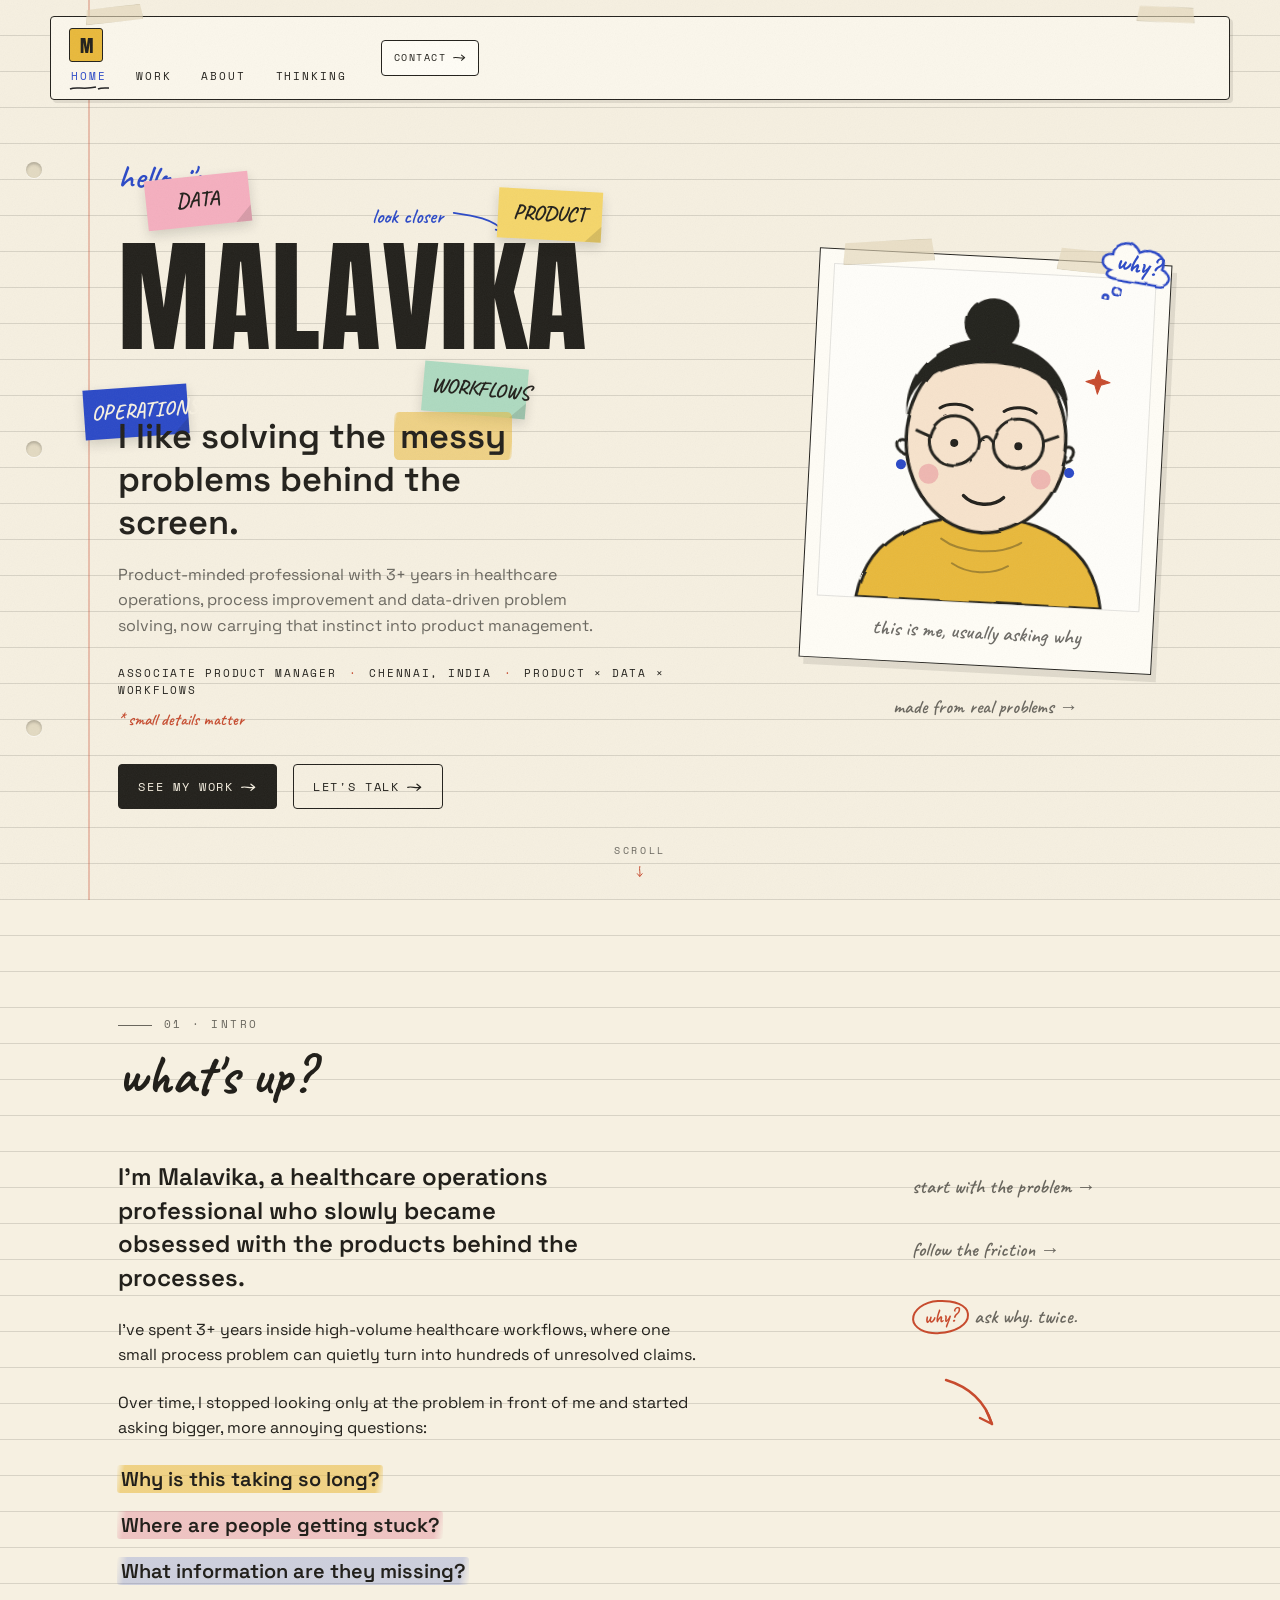
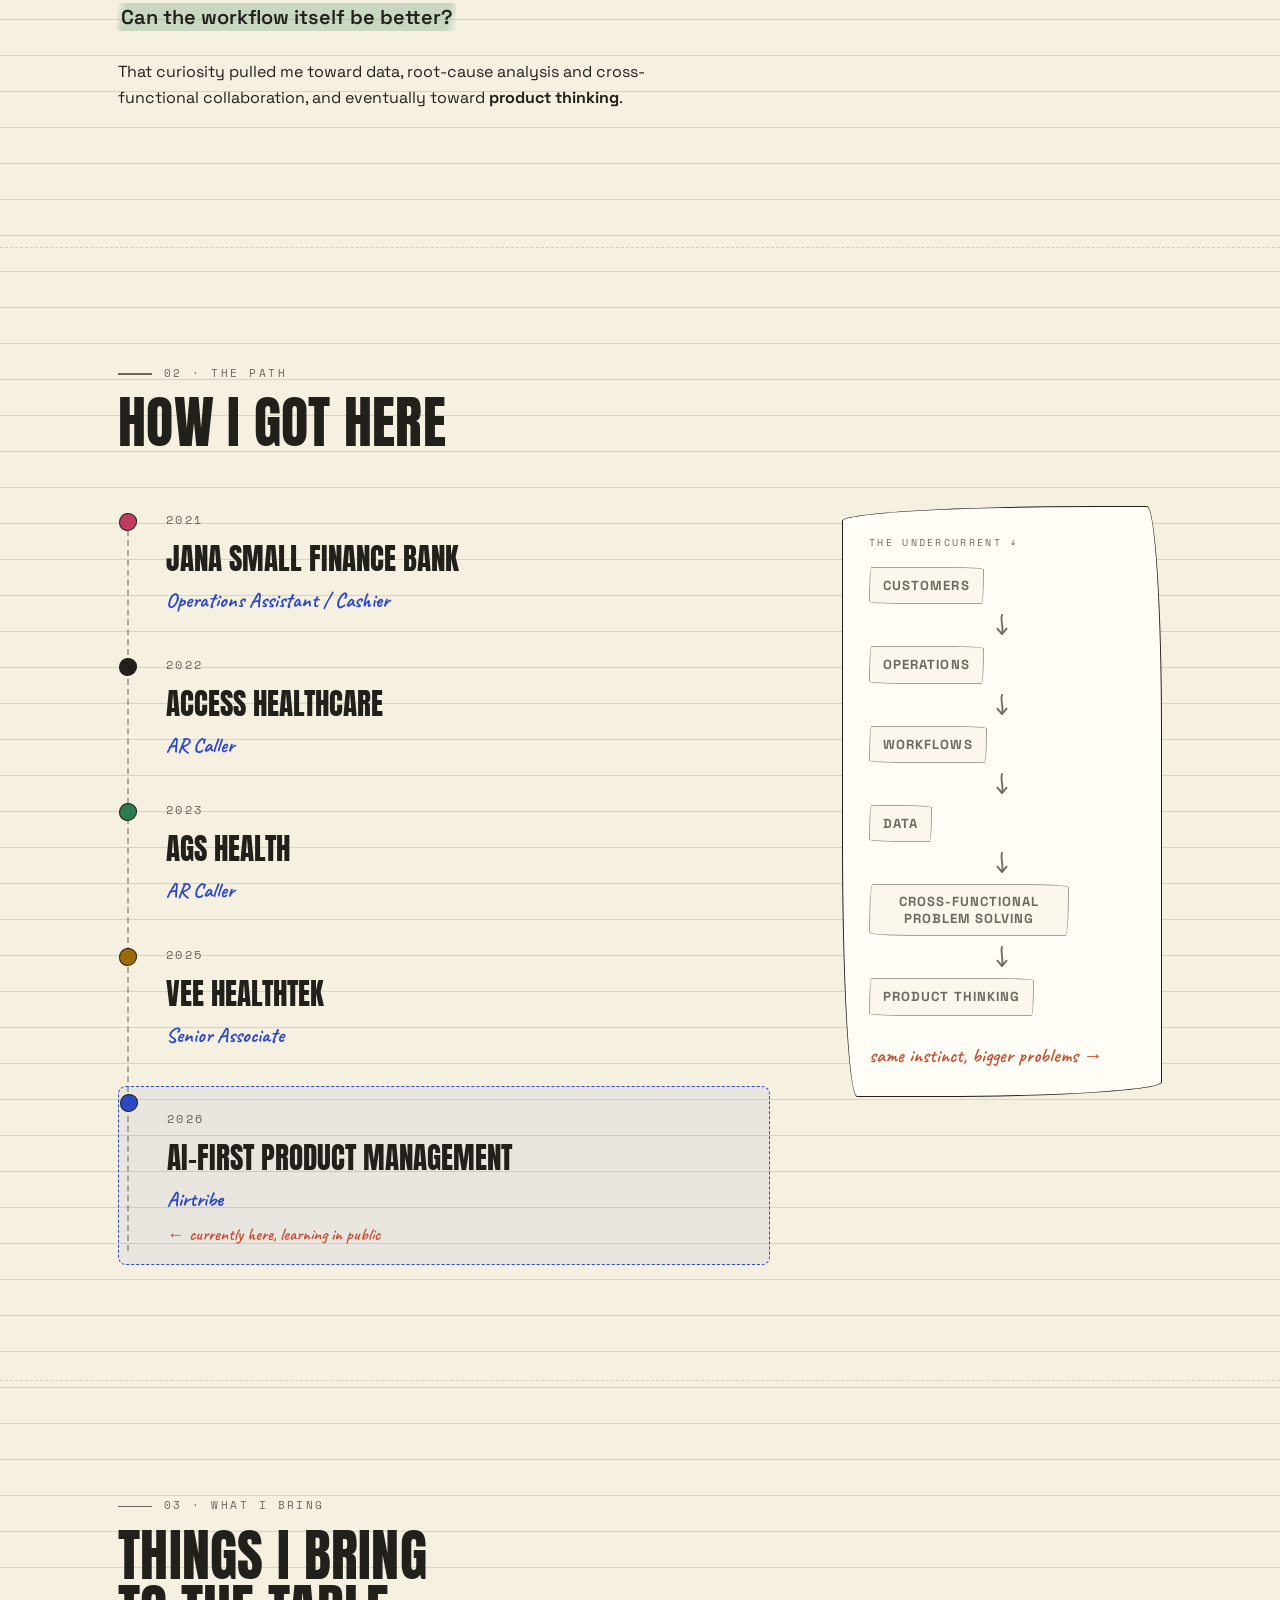
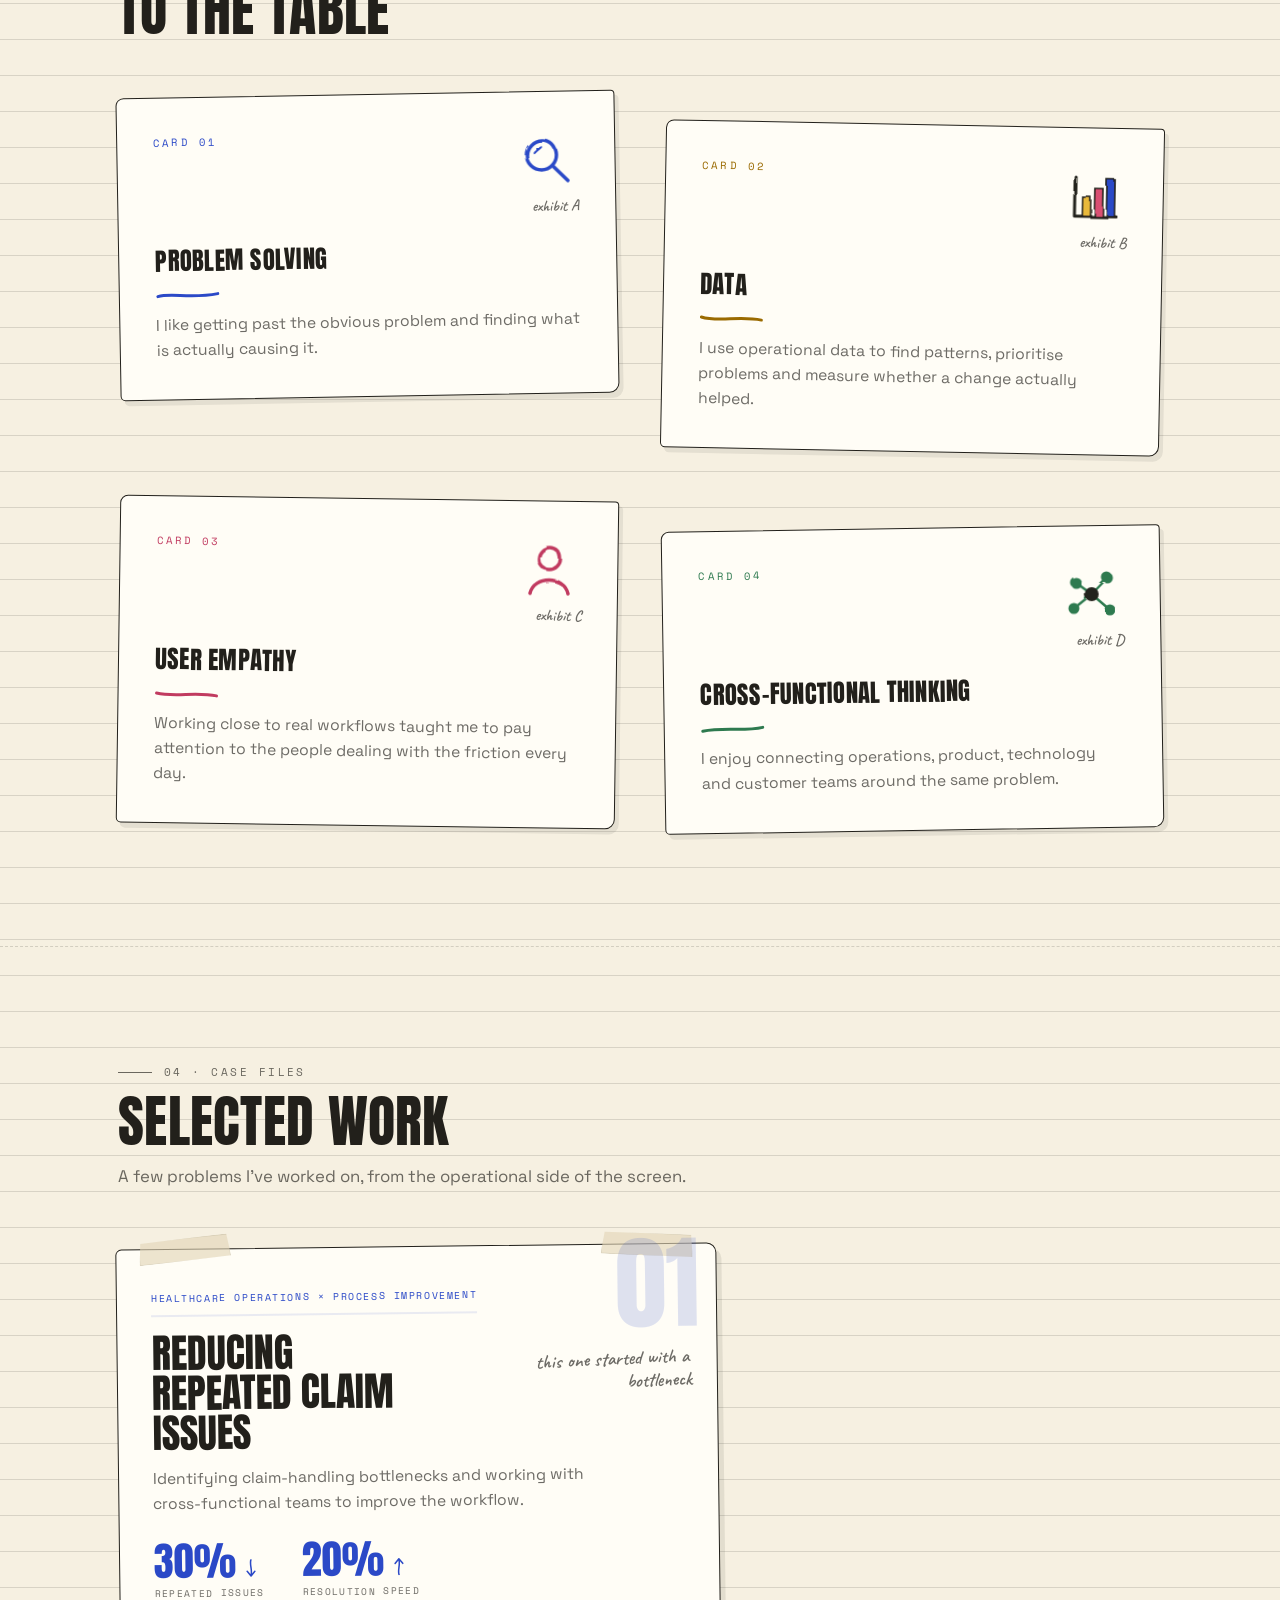
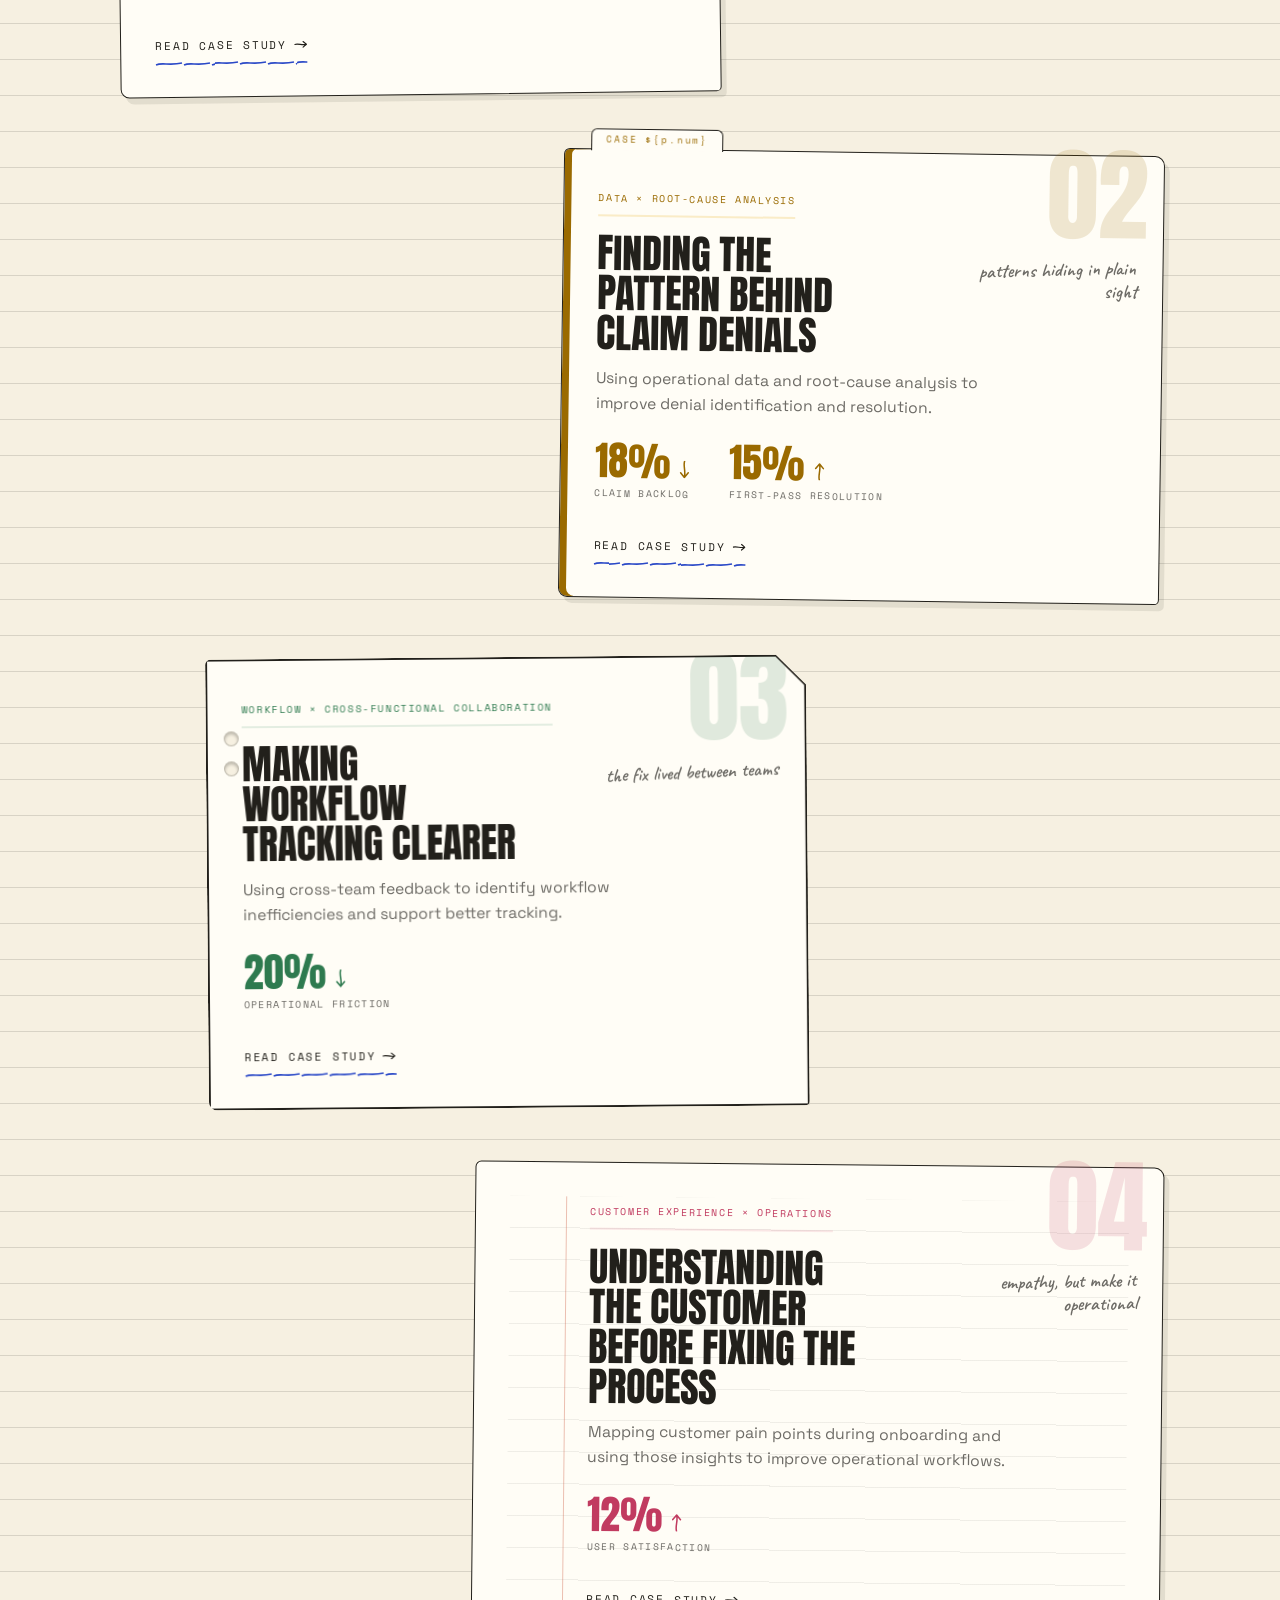
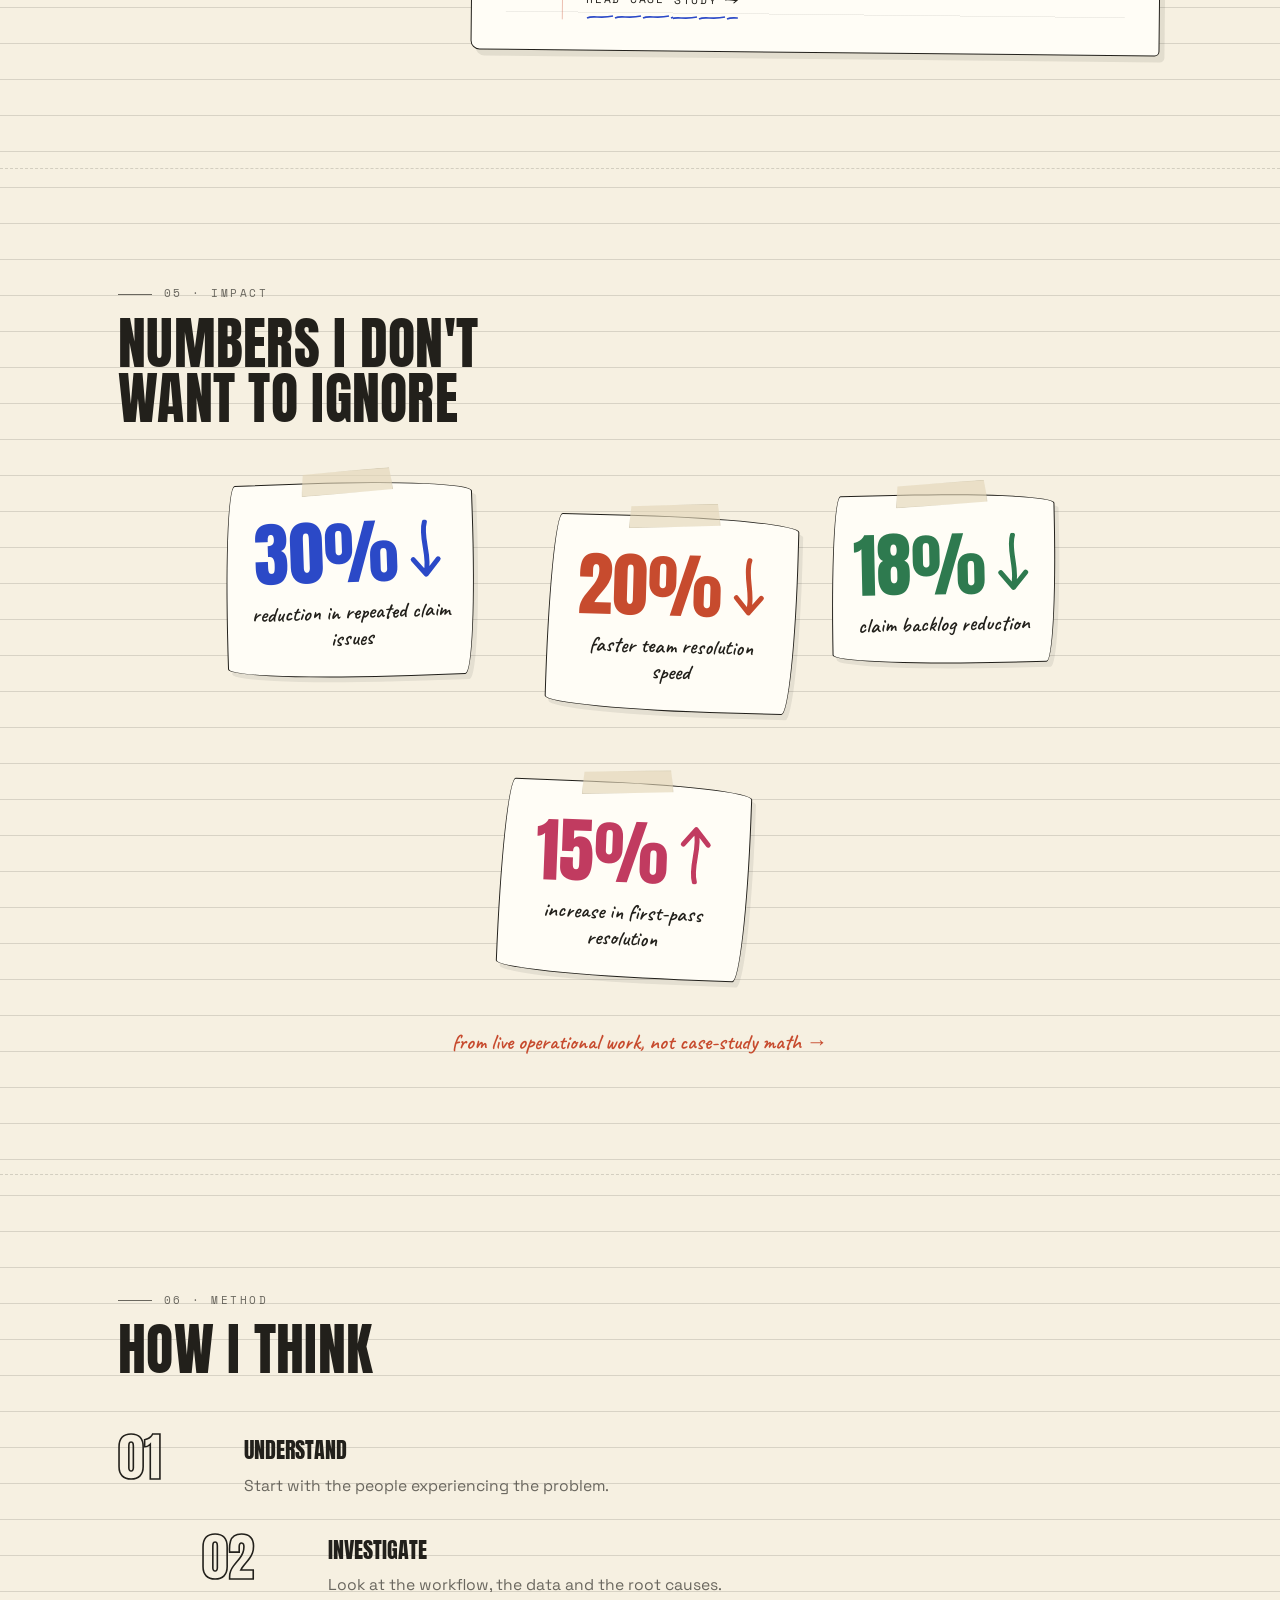
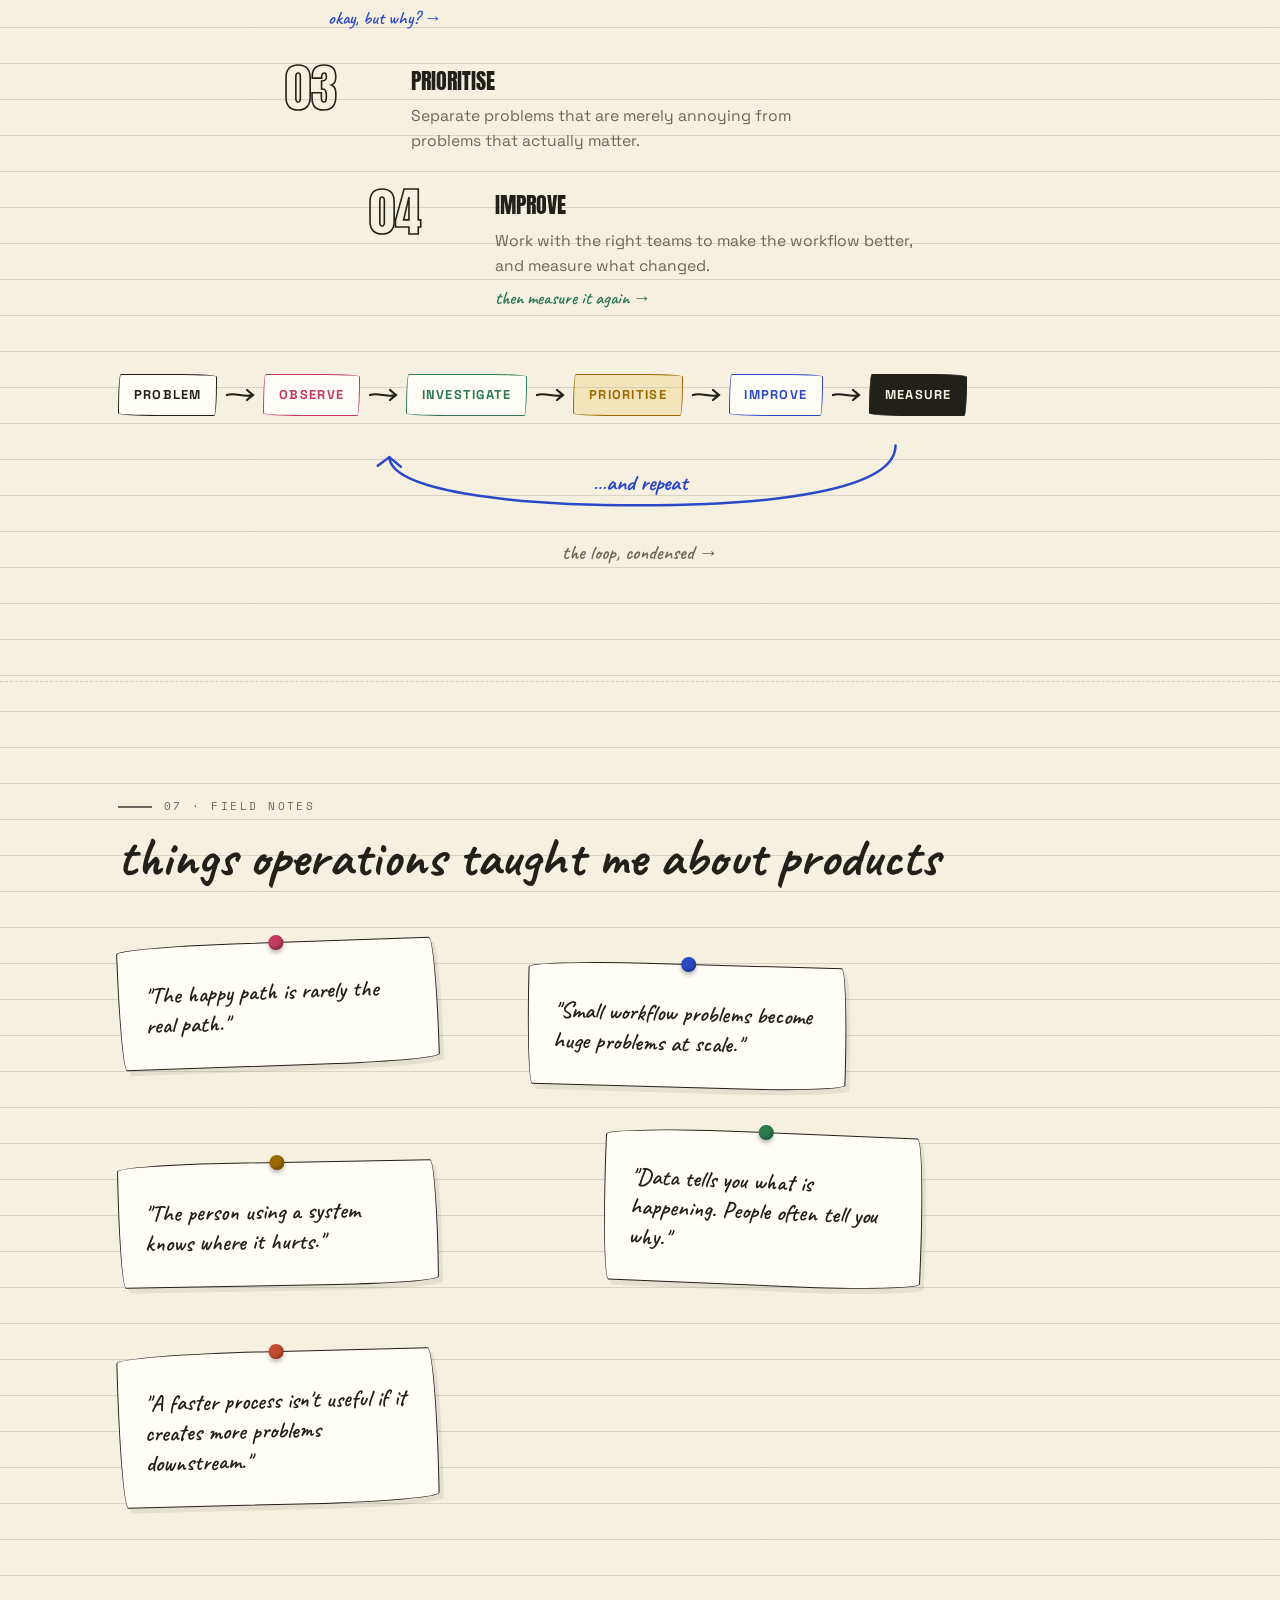
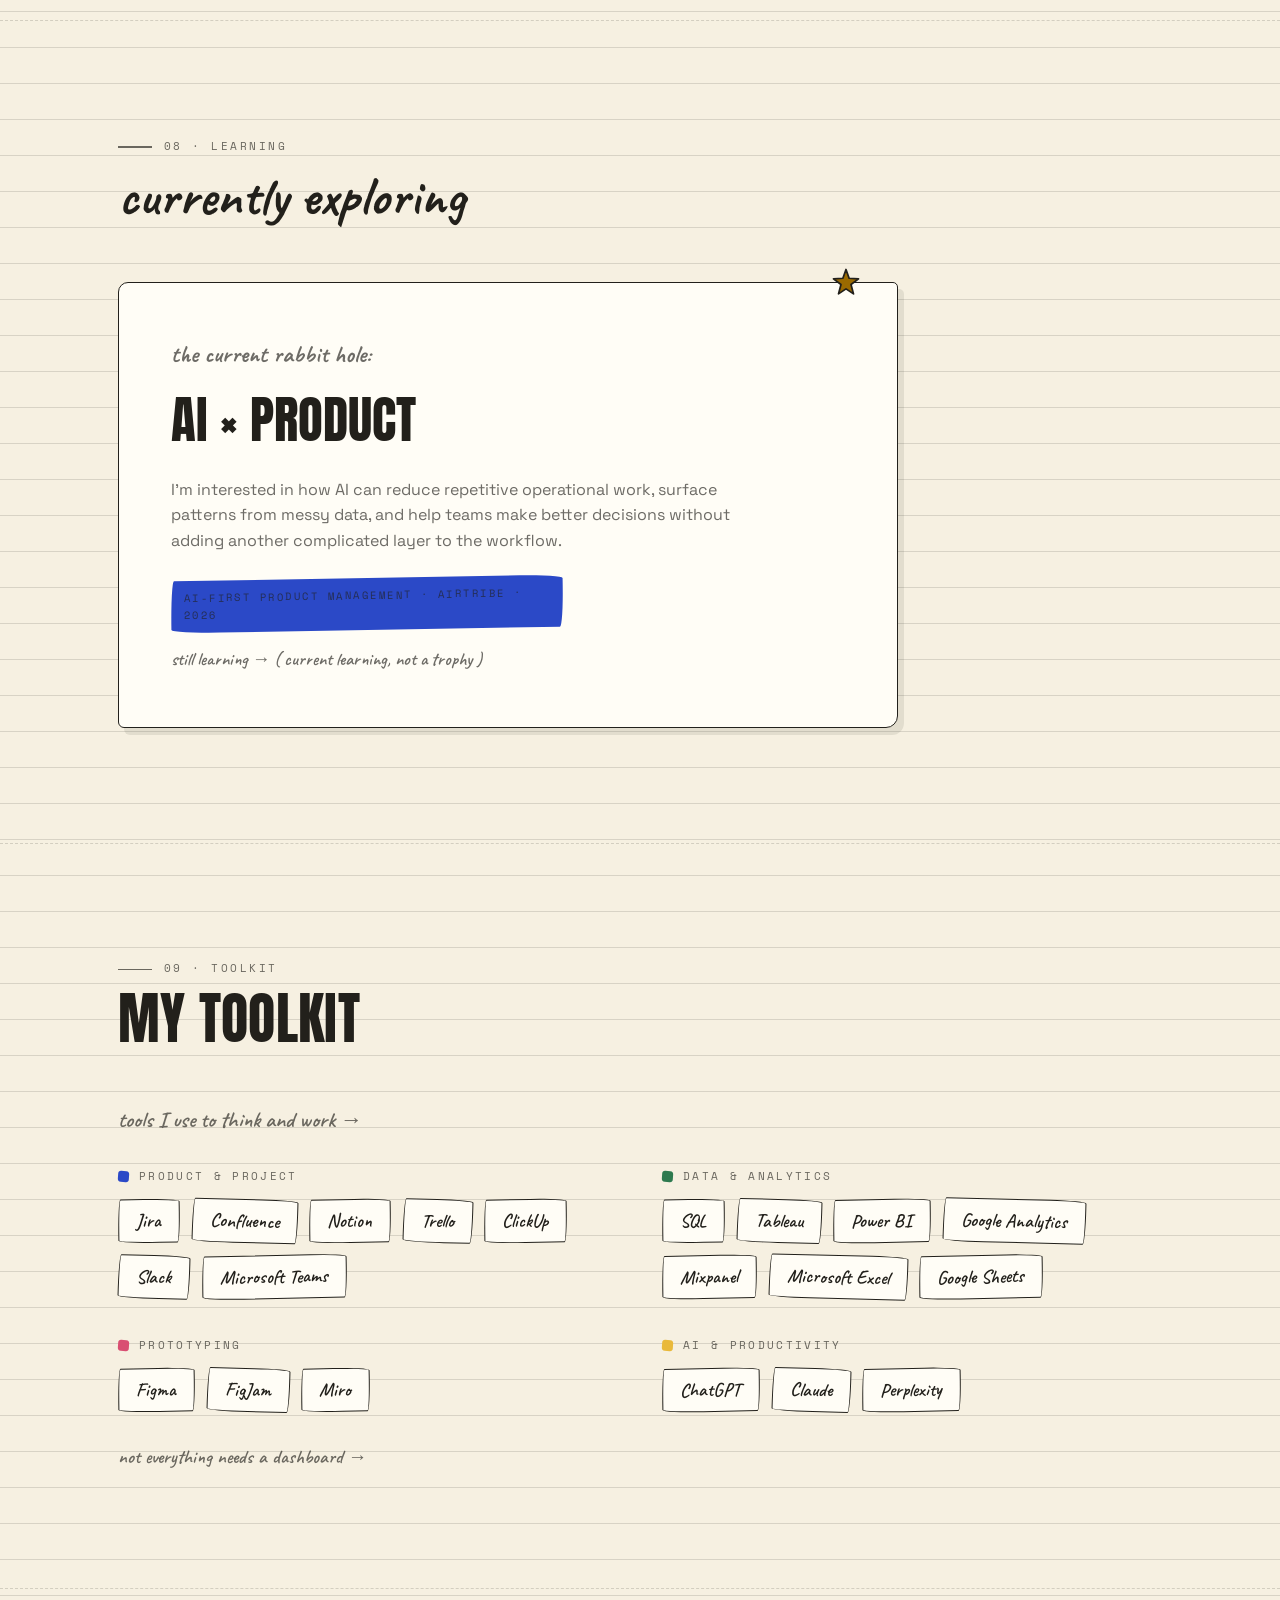
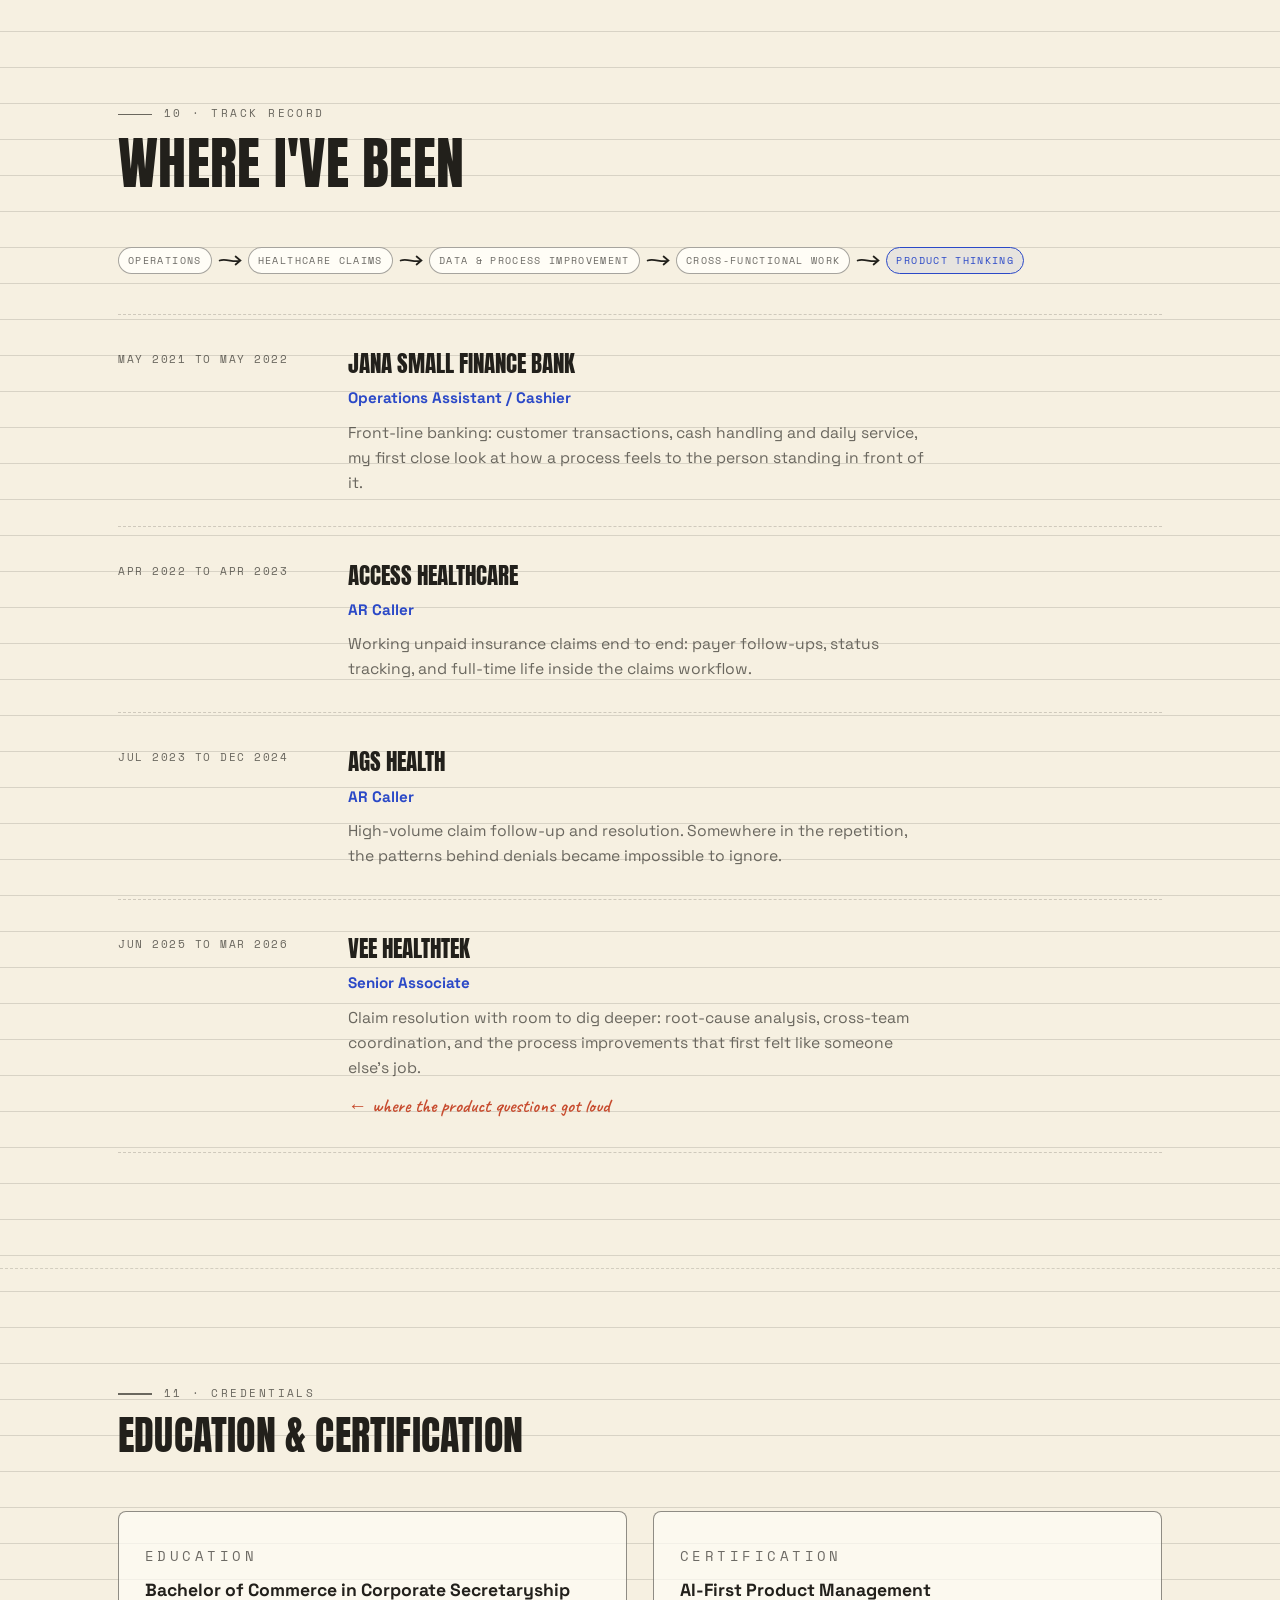
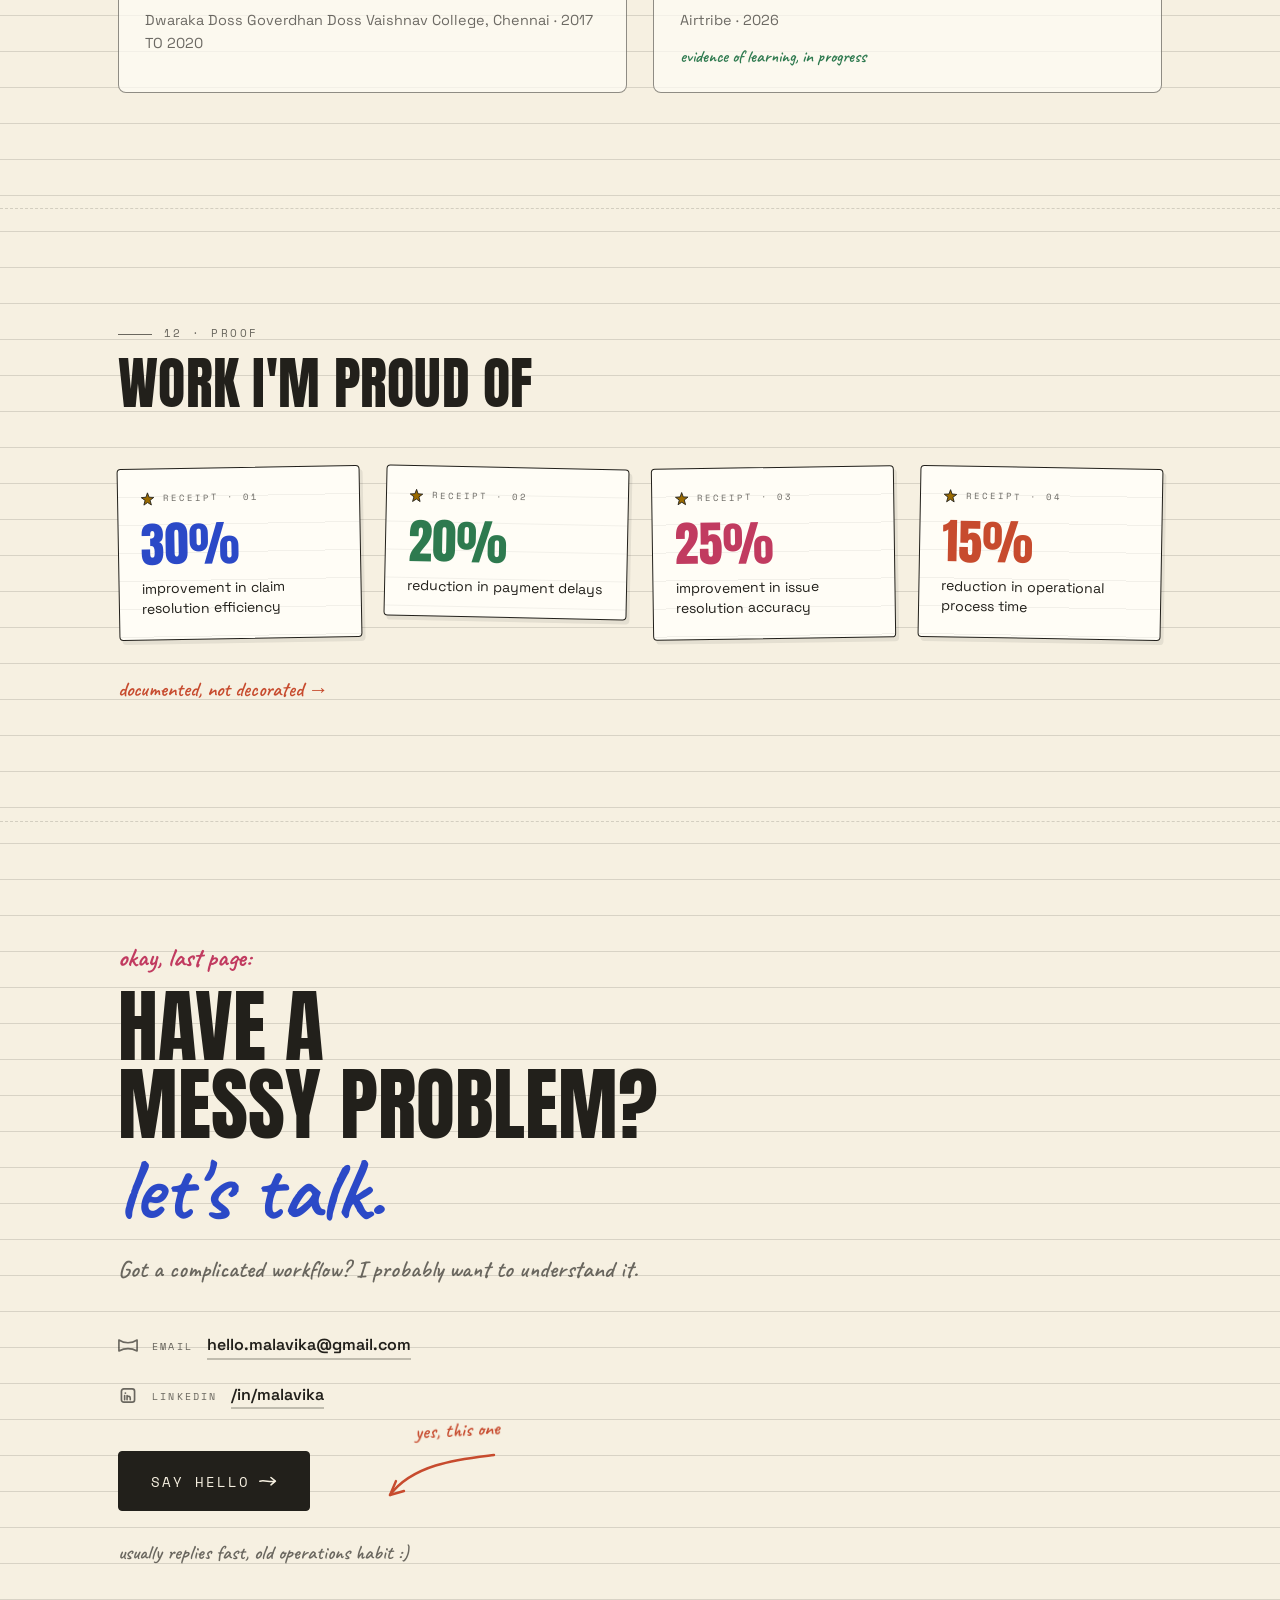
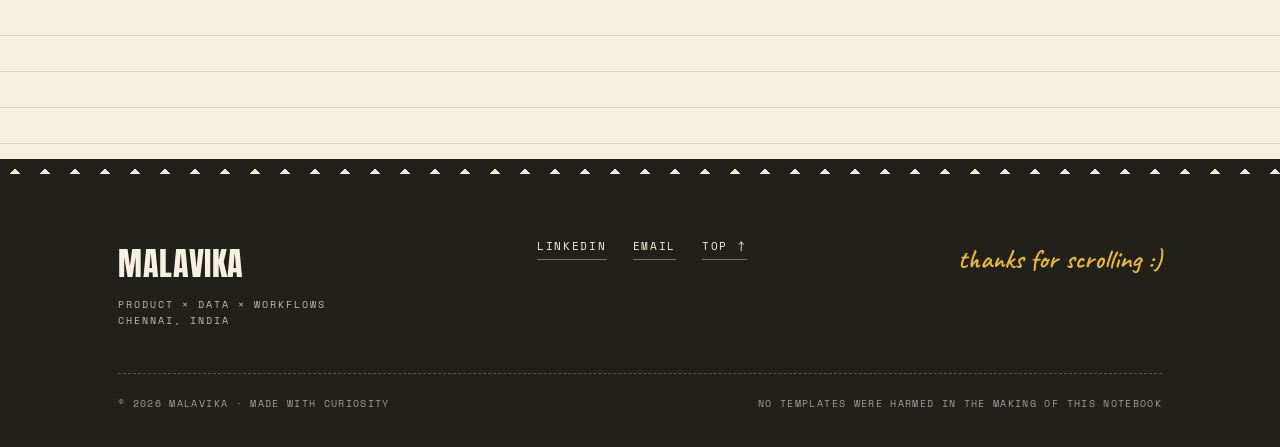
==== index.html @ 3db8c5fd "Create index.html" ====
<!DOCTYPE html>
<html lang="en">
<head>
<meta charset="UTF-8"/>
<meta name="viewport" content="width=device-width, initial-scale=1"/>
<title>Malavika · Product × Data × Workflows</title>
<meta name="description" content="Malavika, product-minded professional from healthcare operations. Product thinking, data, workflows. Chennai, India."/>
<meta name="theme-color" content="#F6F0E1"/>
<link rel="preconnect" href="https://fonts.googleapis.com">
<link rel="preconnect" href="https://fonts.gstatic.com" crossorigin>
<link href="https://fonts.googleapis.com/css2?family=Anton&family=Caveat:wght@500;600;700&family=Space+Grotesk:wght@400;500;600;700&family=Space+Mono:wght@400;700&display=swap" rel="stylesheet">
<style>
/* ============ 1. TOKENS, RESET, PAPER ============ */
:root{
  --paper:#F6F0E1; --paper2:#FBF7EC; --card:#FFFDF6;
  --ink:#22201B; --ink-soft:rgba(34,32,27,.66); --ink-faint:rgba(34,32,27,.14);
  --blue:#2B49C7; --amber:#9A6A00; --green:#2E7A4F; --pink:#C13B60; --red:#C74B2E;
  --yellow:#E9B93B; --pinkB:#D94F72; --greenB:#5FA37C; --blueB:#6E86E0;
  --disp:'Anton',Impact,sans-serif; --body:'Space Grotesk',sans-serif;
  --hand:'Caveat',cursive; --mono:'Space Mono',monospace;
  --wob1:255px 15px 225px 15px / 15px 225px 15px 255px;
  --wob2:18px 225px 18px 255px / 255px 18px 225px 18px;
}
*,*::before,*::after{box-sizing:border-box;margin:0;padding:0}
html{scroll-behavior:smooth;scroll-padding-top:120px}
body{
  font-family:var(--body);color:var(--ink);line-height:1.6;overflow-x:hidden;
  background-color:var(--paper);
  background-image:repeating-linear-gradient(to bottom,transparent 0,transparent 35px,var(--ink-faint) 35px,var(--ink-faint) 36px);
  -webkit-font-smoothing:antialiased;
}
/* red notebook margin line */
body::before{content:'';position:fixed;top:0;bottom:0;left:88px;width:1.5px;background:rgba(199,75,46,.3);z-index:-1}
@media(max-width:640px){body::before{left:22px}}
/* subtle paper grain */
body::after{content:'';position:fixed;inset:0;z-index:300;pointer-events:none;opacity:.06;
  background-image:url("data:image/svg+xml;utf8,<svg xmlns='http://www.w3.org/2000/svg' width='220' height='220'><filter id='n'><feTurbulence type='fractalNoise' baseFrequency='0.9' numOctaves='2' stitchTiles='stitch'/><feColorMatrix type='saturate' values='0'/></filter><rect width='220' height='220' filter='url(%23n)'/></svg>");}
.binder-holes{position:fixed;left:26px;top:0;bottom:0;z-index:-1;display:none}
.binder-holes span{position:absolute;left:0;width:16px;height:16px;border-radius:50%;
  background:#E3DAC2;box-shadow:inset 0 2px 3px rgba(0,0,0,.22),0 1px 0 rgba(255,255,255,.55)}
.binder-holes span:nth-child(1){top:18%}.binder-holes span:nth-child(2){top:49%}.binder-holes span:nth-child(3){top:80%}
@media(min-width:1200px){.binder-holes{display:block}}
::selection{background:var(--yellow);color:var(--ink)}
img,svg{display:block;max-width:100%}
a{color:inherit}
:focus-visible{outline:2.5px solid var(--blue);outline-offset:3px;border-radius:2px}
.skip{position:fixed;top:-60px;left:16px;z-index:400;background:var(--ink);color:var(--paper);padding:.7em 1.2em;font-family:var(--mono);font-size:.75rem;transition:top .2s}
.skip:focus{top:12px}
.sr{position:absolute;width:1px;height:1px;overflow:hidden;clip:rect(0 0 0 0);white-space:nowrap}

/* ============ 2. UTILITIES ============ */
.wrap{max-width:1140px;margin-inline:auto;padding-inline:clamp(20px,5vw,48px)}
.hand{font-family:var(--hand);font-weight:600}
.mono{font-family:var(--mono)}
.hl{padding:.06em .18em;margin:0 -.04em;border-radius:.15em;background-image:linear-gradient(100deg,transparent 0%,var(--hl) 3%,var(--hl) 97%,transparent 100%)}
.hl-y{--hl:rgba(233,185,59,.55)}.hl-p{--hl:rgba(217,79,114,.28)}.hl-b{--hl:rgba(43,73,199,.2)}.hl-g{--hl:rgba(62,142,98,.25)}
.circled{display:inline-block;border:2px solid var(--red);border-radius:48% 52% 55% 45% / 55% 45% 52% 48%;padding:.12em .5em;transform:rotate(-3deg);color:var(--red)}
.a-blue{--acc:#2B49C7;--accbg:rgba(43,73,199,.1)} .a-amber{--acc:#9A6A00;--accbg:rgba(233,185,59,.25)}
.a-green{--acc:#2E7A4F;--accbg:rgba(62,142,98,.14)} .a-pink{--acc:#C13B60;--accbg:rgba(217,79,114,.13)} .a-red{--acc:#C74B2E;--accbg:rgba(199,75,46,.12)}
/* tape */
.tape{position:absolute;width:92px;height:24px;background:rgba(226,214,183,.62);border:1px solid rgba(34,32,27,.09);
  clip-path:polygon(3% 8%,97% 0,100% 92%,0 100%);box-shadow:0 1px 2px rgba(34,32,27,.08)}
.tape--l{top:-12px;left:22px;transform:rotate(-5deg)}
.tape--r{top:-12px;right:22px;transform:rotate(4deg)}
.tape--c{top:-13px;left:50%;transform:translateX(-50%) rotate(-2deg)}
/* sticky note */
.sticky{position:relative;width:104px;padding:13px 8px 16px;text-align:center;font-family:var(--hand);font-weight:700;font-size:1.3rem;line-height:1;
  box-shadow:0 5px 12px rgba(34,32,27,.16);transform:rotate(var(--r,2deg));transition:transform .28s ease,box-shadow .28s ease}
.sticky::after{content:'';position:absolute;right:0;bottom:0;border-style:solid;border-width:0 0 16px 16px;border-color:transparent transparent rgba(34,32,27,.14) transparent}
.sticky:hover,.sticky:focus-visible{transform:rotate(calc(var(--r,2deg)*.2)) translateY(-5px) scale(1.04);box-shadow:0 14px 24px rgba(34,32,27,.2)}
.sticky__tip{position:absolute;top:calc(100% + 7px);left:50%;transform:translateX(-50%) rotate(-2deg);white-space:nowrap;
  font-family:var(--hand);font-weight:600;font-size:1rem;color:var(--ink-soft);opacity:0;transition:opacity .25s;pointer-events:none}
.sticky:hover .sticky__tip,.sticky:focus-visible .sticky__tip{opacity:1}
.sticky--y{background:#F5D66A;color:var(--ink)} .sticky--b{background:#2B49C7;color:var(--paper)}
.sticky--p{background:#F5AFBF;color:var(--ink)} .sticky--g{background:#AEDAC0;color:var(--ink)}
/* section shell */
.sec{padding:clamp(72px,9vw,116px) 0;position:relative}
.sec + .sec{border-top:1.5px dashed rgba(34,32,27,.16)}
.sec--grid{background-image:repeating-linear-gradient(90deg,transparent 0,88px,rgba(34,32,27,.03) 88px,89px)}
.sec-head{margin-bottom:clamp(36px,5vw,56px)}
.kicker{font-family:var(--mono);font-size:.7rem;letter-spacing:.22em;color:var(--ink-soft);text-transform:uppercase;margin-bottom:14px}
.kicker::before{content:'';display:inline-block;width:34px;height:1.5px;background:currentColor;vertical-align:middle;margin-right:12px}
.sec-title{font-family:var(--disp);font-weight:400;text-transform:uppercase;font-size:clamp(2.1rem,4.8vw,3.5rem);line-height:.98;letter-spacing:.005em}
.hand-title{font-family:var(--hand);font-weight:700;font-size:clamp(2.3rem,4.8vw,3.4rem);line-height:1.05}
.sec-sub{margin-top:14px;font-size:1.05rem;color:var(--ink-soft);max-width:52ch}
/* buttons */
.btn{display:inline-flex;align-items:center;gap:.65em;font-family:var(--mono);font-size:.75rem;letter-spacing:.14em;
  padding:1em 1.6em;border:1.7px solid var(--ink);background:var(--card);color:var(--ink);text-decoration:none;cursor:pointer;
  border-radius:4px;transition:transform .22s ease,box-shadow .22s ease,background .22s}
.btn .ic{width:1.25em;height:.72em;flex:none}
.btn--ink{background:var(--ink);color:var(--paper)}
.btn--ghost{background:transparent}
.btn:hover{transform:translate(-2px,-2px);box-shadow:4px 4px 0 var(--ink)}
.btn--big{font-size:.9rem;padding:1.2em 2.2em}
.ic{width:1.2em;height:.7em}.ic--dn{width:.7em;height:1.1em}
/* icons draw their stroke from currentColor */
.sym{color:var(--acc,var(--ink))}
/* reveal + hand-drawn line animations */
.reveal{transition:opacity .65s ease var(--d,0s),transform .65s cubic-bezier(.25,.7,.25,1) var(--d,0s)}
.js .reveal{opacity:0;transform:translateY(26px)}
.js .reveal.in{opacity:1;transform:translateY(0)}
.animsvg path[pathLength]{stroke-dasharray:1;stroke-dashoffset:1;transition:stroke-dashoffset 1s cubic-bezier(.3,.6,.3,1) .25s}
.animsvg.in path[pathLength]{stroke-dashoffset:0}
.tilt{transform:rotate(var(--r,0deg));transition:transform .3s ease,box-shadow .3s ease}
/* handwritten annotation */
.anno{font-family:var(--hand);font-weight:600;font-size:1.25rem;color:var(--ink-soft);line-height:1.25}

/* ============ 3. NAV ============ */
.nav{position:fixed;top:16px;left:50%;transform:translateX(-50%);z-index:160;width:min(1180px,calc(100% - 24px));
  display:flex;align-items:center;gap:26px;padding:11px 18px;background:var(--paper2);
  border:1.6px solid var(--ink);border-radius:4px;box-shadow:3px 3px 0 rgba(34,32,27,.1);transition:top .25s,padding .25s}
.nav.scrolled{top:8px;padding:6px 16px}
.nav__tape{position:absolute;top:-11px;width:58px;height:17px;background:rgba(226,214,183,.62);border:1px solid rgba(34,32,27,.09);
  clip-path:polygon(4% 10%,96% 0,100% 90%,0 100%)}
.nav__tape--l{left:34px;transform:rotate(-5deg)} .nav__tape--r{right:34px;transform:rotate(4deg)}
.nav__logo{display:inline-flex;align-items:center;gap:12px;text-decoration:none}
.nav__m{font-family:var(--disp);font-size:1.15rem;line-height:1;display:grid;place-items:center;width:34px;height:34px;
  border:1.6px solid var(--ink);border-radius:3px;background:var(--yellow)}
.nav__word{font-family:var(--disp);font-size:1rem;letter-spacing:.08em;display:none}
.nav__links{display:flex;gap:clamp(14px,2vw,26px);margin-left:auto;list-style:none}
.nav__links a{font-family:var(--mono);font-size:.66rem;letter-spacing:.18em;text-decoration:none;padding:6px 2px 8px;position:relative;transition:color .2s}
.nav__links a::after{content:'';position:absolute;left:0;right:0;bottom:2px;height:5px;opacity:0;transition:opacity .2s;
  background:url("data:image/svg+xml;utf8,<svg xmlns='http://www.w3.org/2000/svg' width='28' height='6' viewBox='0 0 28 6'><path d='M1 4 C 7 1, 14 5, 27 2' fill='none' stroke='%23222' stroke-width='1.5'/></svg>") repeat-x}
.nav__links a:hover{color:var(--blue)}
.nav__links a:hover::after,.nav__links a.active::after{opacity:1}
.nav__links a.active{color:var(--blue)}
.nav__cta{margin-left:6px;font-size:.64rem;padding:.85em 1.2em}
.nav__burger{display:none;margin-left:auto;background:none;border:1.6px solid var(--ink);border-radius:3px;width:40px;height:36px;
  place-items:center;cursor:pointer;color:var(--ink)}
.nav__burger svg{width:20px;height:14px}
@media(max-width:940px){
  .nav__links,.nav__cta{display:none}
  .nav__burger{display:grid}
  .nav__word{display:inline}
  .nav{gap:14px}
}
/* mobile menu */
.menu{position:fixed;inset:0;z-index:150;background-color:var(--paper);
  background-image:repeating-linear-gradient(to bottom,transparent 0,transparent 35px,var(--ink-faint) 35px,var(--ink-faint) 36px);
  padding:120px clamp(24px,8vw,60px) 40px;visibility:hidden;opacity:0;transform:translateY(-12px);transition:.3s}
body.menu-open .menu{visibility:visible;opacity:1;transform:none}
.menu__nav{display:flex;flex-direction:column;gap:6px}
.menu__nav a{display:flex;align-items:baseline;gap:16px;text-decoration:none;padding:12px 0;border-bottom:1.5px dashed rgba(34,32,27,.18);
  font-family:var(--disp);font-size:2rem;letter-spacing:.02em}
.menu__nav a span{font-family:var(--hand);font-size:1.2rem;color:var(--ink-soft);font-weight:600}
.menu__nav a:hover{color:var(--blue)}
.menu__cta{border-bottom:none;margin-top:18px;align-self:flex-start;background:var(--ink);color:var(--paper);padding:.5em .7em;border-radius:4px}

/* ============ 4. HERO ============ */
.hero{min-height:100vh;display:flex;align-items:center;padding:150px 0 90px;position:relative}
.hero__grid{display:grid;grid-template-columns:minmax(0,1.28fr) minmax(0,.72fr);gap:clamp(28px,5vw,70px);align-items:center;width:100%}
.hero-hello{font-size:clamp(1.6rem,2.6vw,2.2rem);color:var(--blue);margin-bottom:2px}
.hero__namezone{position:relative;display:inline-block;padding:34px 0 30px}
.hero-name{font-family:var(--disp);font-weight:400;font-size:clamp(3.2rem,9.6vw,8.4rem);line-height:.92;letter-spacing:.005em;cursor:default}
.hero-name span{display:inline-block;transition:transform .38s cubic-bezier(.2,.85,.3,1.35)}
.hero-name:hover span:nth-child(3n+1){transform:translateY(-7px) rotate(-4deg)}
.hero-name:hover span:nth-child(3n+2){transform:translateY(5px) rotate(3deg)}
.hero-name:hover span:nth-child(3n){transform:translateY(-9px) rotate(5deg) scale(1.02)}
.hero-name:hover span:nth-child(4){transform:translateY(8px) rotate(-3.5deg)}
.squiggle{width:min(320px,74%);margin-top:2px}
.squiggle path{stroke:var(--blue);stroke-width:5;fill:none;stroke-linecap:round;stroke-dasharray:1;stroke-dashoffset:1;transition:stroke-dashoffset .7s ease}
.hero-name:hover + .squiggle path,.hero-name:focus-visible + .squiggle path{stroke-dashoffset:0}
.hero-look{position:absolute;top:-6px;left:54%;color:var(--blue);font-size:1.3rem;display:flex;align-items:flex-start;gap:6px}
.look-arr{width:64px;height:28px;margin-top:10px}
.look-arr path{stroke:var(--blue);stroke-width:2.4;fill:none;stroke-linecap:round}
.hero-stickies{position:absolute;inset:0;pointer-events:none}
.hero-stickies .sticky{position:absolute;pointer-events:auto}
.hs-1{top:-16px;right:-14px}.hs-2{bottom:-30px;left:-34px}.hs-3{top:-30px;left:6%}.hs-4{bottom:-8px;right:13%}
.hero-line{font-size:clamp(1.35rem,2.7vw,2.15rem);font-weight:600;line-height:1.25;max-width:20ch;margin-top:8px}
.hero-sub{margin-top:18px;color:var(--ink-soft);max-width:48ch;font-size:1rem}
.hero-meta{margin-top:26px;font-size:.68rem;letter-spacing:.16em;color:var(--ink)}
.hero-meta .dot{margin:0 12px;color:var(--red)}
.hero-star{margin-top:8px;font-size:1.05rem;color:var(--red)}
.hero-cta{margin-top:30px;display:flex;gap:16px;flex-wrap:wrap}
.hero__side{justify-self:center;width:100%;max-width:360px}
.polaroid{position:relative;background:#FFFDF6;border:1.6px solid var(--ink);padding:14px 14px 16px;
  transform:rotate(3deg);box-shadow:5px 7px 0 rgba(34,32,27,.1);transition:transform .3s ease,box-shadow .3s ease}
.polaroid:hover{transform:rotate(.6deg) translateY(-4px);box-shadow:8px 11px 0 rgba(34,32,27,.12)}
.polaroid figcaption{font-family:var(--hand);font-weight:600;font-size:1.3rem;text-align:center;margin-top:12px;color:var(--ink-soft)}
.portrait{aspect-ratio:320/330;background:#FFFEFA;border:1px solid rgba(34,32,27,.12)}
.whybub{position:absolute;top:-38px;right:-16px;width:96px;transform:rotate(7deg)}
.whybub path,.whybub circle{stroke:var(--blue);stroke-width:2.6;fill:#FFFDF6}
.whybub text{font-family:var(--hand);font-weight:700;font-size:26px;fill:var(--blue)}
.hero-made{margin-top:26px;text-align:center;font-size:1.2rem;color:var(--ink-soft)}
.hero__scroll{position:absolute;left:50%;transform:translateX(-50%);bottom:22px;text-decoration:none;font-size:.6rem;letter-spacing:.28em;
  color:var(--ink-soft);display:flex;flex-direction:column;align-items:center;gap:8px}
.hero__scroll .ic{width:.8em;height:1.2em;color:var(--red);animation:bob 2.6s ease-in-out infinite}
@keyframes bob{0%,100%{transform:translateY(0)}50%{transform:translateY(7px)}}
@media(max-width:900px){
  .hero{padding-top:130px}
  .hero__grid{grid-template-columns:1fr;gap:56px}
  .hero__side{max-width:330px;margin-inline:auto}
  .hero-stickies{position:static;display:flex;flex-wrap:wrap;gap:14px;padding:10px 0 4px}
  .hero-stickies .sticky{position:static}
  .hero-look{position:static;margin-bottom:4px}
  .look-arr{display:none}
  .hero__namezone{padding:6px 0 8px;display:block}
  .hero__scroll{display:none}
}

/* ============ 5. ABOUT ============ */
.about-grid{display:grid;grid-template-columns:minmax(0,1fr) 250px;gap:clamp(36px,6vw,80px)}
.about-copy .lead{font-size:clamp(1.2rem,2.2vw,1.5rem);font-weight:600;line-height:1.4;max-width:30ch}
.about-copy p{margin-bottom:22px;max-width:58ch}
.about-copy .qs{list-style:none;margin:6px 0 26px}
.about-copy .qs li{margin-bottom:14px;font-weight:600;font-size:clamp(1.05rem,2vw,1.25rem)}
.about-rail{display:flex;flex-direction:column;gap:38px;padding-top:14px}
.rail-arrow{width:70px;height:60px;margin-left:24px}
.rail-arrow path{stroke:var(--red);stroke-width:2.4;fill:none;stroke-linecap:round}
@media(max-width:900px){
  .about-grid{grid-template-columns:1fr}
  .about-rail{flex-direction:row;flex-wrap:wrap;gap:14px 30px;padding:18px 0 0;border-top:1.5px dashed rgba(34,32,27,.18)}
  .rail-arrow{display:none}
}

/* ============ 6. CAREER STORY ============ */
.story-grid{display:grid;grid-template-columns:minmax(0,1fr) 320px;gap:clamp(36px,6vw,72px);align-items:start}
.timeline{list-style:none;position:relative}
.timeline::before{content:'';position:absolute;left:9px;top:14px;bottom:14px;width:0;
  border-left:2px dashed rgba(34,32,27,.35)}
.timeline li{position:relative;padding:0 0 34px 48px}
.timeline li:last-child{padding-bottom:0}
.timeline li::before{content:'';position:absolute;left:1px;top:7px;width:18px;height:18px;background:var(--c,var(--ink));
  border:1.8px solid var(--ink);border-radius:47% 53% 55% 45% / 55% 45% 52% 48%}
.t-year{font-family:var(--mono);font-size:.72rem;letter-spacing:.2em;color:var(--ink-soft)}
.t-co{font-family:var(--disp);font-weight:400;font-size:clamp(1.35rem,2.6vw,1.8rem);text-transform:uppercase;margin:4px 0 2px}
.t-role{font-family:var(--hand);font-weight:700;font-size:1.3rem;color:var(--blue);display:block}
.t-now{border:1.8px dashed var(--blue);background:rgba(43,73,199,.06);padding:18px 18px 16px 48px !important;border-radius:8px}
.t-note{display:block;font-family:var(--hand);font-size:1.1rem;color:var(--red);margin-top:4px}
.ladder{border:1.8px solid var(--ink);background:var(--card);border-radius:var(--wob1);padding:28px 26px 24px;transform:rotate(.8deg);
  display:flex;flex-direction:column;align-items:flex-start;gap:10px}
.ladder__t{font-family:var(--mono);font-size:.6rem;letter-spacing:.24em;color:var(--ink-soft);margin-bottom:6px}
.ladder span.w{font-weight:700;font-size:.82rem;letter-spacing:.08em;padding:.55em 1em;border:1.6px solid rgba(34,32,27,.4);
  border-radius:var(--wob2);background:var(--paper2);color:var(--ink-soft)}
.ladder span.w.long{max-width:200px;text-align:center;line-height:1.35}
.ladder .lk-pink{border-color:var(--pink);color:var(--pink)}
.ladder .lk-green{border-color:var(--green);color:var(--green)}
.ladder .lk-amber{border-color:var(--amber);color:var(--amber)}
.ladder .lk-blue{background:var(--blue);color:var(--paper);border-color:var(--blue)}
.ladder .larr{width:14px;height:22px;align-self:center;color:var(--ink-soft)}
.ladder__note{margin-top:14px;font-family:var(--hand);font-weight:600;font-size:1.25rem;color:var(--red)}
@media(max-width:900px){.story-grid{grid-template-columns:1fr}}

/* ============ 7. WHAT I BRING ============ */
.bring-grid{display:grid;grid-template-columns:1fr 1fr;gap:clamp(26px,4vw,46px)}
.bring-card{background:var(--card);border:1.7px solid var(--ink);border-radius:8px 4px 10px 5px;padding:clamp(24px,3vw,36px);position:relative;
  box-shadow:4px 5px 0 rgba(34,32,27,.08)}
.bring-grid .b2{margin-top:30px}
.bring-grid .b4{margin-top:30px}
.bring-top{display:flex;justify-content:space-between;align-items:flex-start;margin-bottom:16px}
.bring-idx{font-family:var(--mono);font-size:.66rem;letter-spacing:.2em;color:var(--acc)}
.bring-sym{width:64px;height:64px}
.bring-exh{font-family:var(--hand);font-size:1rem;color:var(--ink-soft);text-align:right;margin-top:2px}
.bring-card h3{font-family:var(--disp);font-weight:400;font-size:1.55rem;text-transform:uppercase;letter-spacing:.01em}
.bring-rule{width:64px;height:8px;margin:10px 0 14px}
.bring-rule path{stroke:var(--acc);stroke-width:3;fill:none;stroke-linecap:round}
.bring-card p{color:var(--ink-soft);font-size:.98rem}
.bw:hover .tilt{transform:rotate(0deg) translateY(-6px);box-shadow:7px 9px 0 rgba(34,32,27,.12)}
.bw .tilt{box-shadow:4px 5px 0 rgba(34,32,27,.08)}
@media(max-width:760px){.bring-grid{grid-template-columns:1fr}.bring-grid .b2,.bring-grid .b4{margin-top:0}}

/* ============ 8. SELECTED WORK ============ */
.work-grid{display:grid;grid-template-columns:repeat(12,1fr);gap:56px 20px}
.pw{grid-column:1/8}
.pw:nth-child(2){grid-column:6/13}
.pw:nth-child(3){grid-column:2/9}
.pw:nth-child(4){grid-column:5/13}
.pcard{position:relative;background:var(--card);border:1.7px solid var(--ink);border-radius:6px 10px 5px 9px;
  padding:34px 34px 30px;box-shadow:5px 6px 0 rgba(34,32,27,.09)}
.pcard__num{position:absolute;top:-12px;right:16px;font-family:var(--disp);font-size:6.4rem;line-height:1;color:var(--acc);opacity:.15;pointer-events:none}
.pcard__note{position:absolute;top:104px;right:26px;max-width:190px;text-align:right;font-family:var(--hand);font-weight:600;
  font-size:1.2rem;line-height:1.2;color:var(--ink-soft);transform:rotate(-2deg)}
.pcard__cat{font-family:var(--mono);font-size:.62rem;letter-spacing:.16em;color:var(--acc);border-bottom:2px solid var(--accbg);padding-bottom:8px;display:inline-block}
.pcard h3{font-family:var(--disp);font-weight:400;font-size:clamp(1.7rem,3.2vw,2.5rem);text-transform:uppercase;line-height:1;margin:16px 0 14px;max-width:14ch}
.pcard__desc{color:var(--ink-soft);max-width:44ch;font-size:.98rem}
.pcard__metrics{display:flex;gap:clamp(18px,3vw,38px);flex-wrap:wrap;margin:24px 0 26px}
.pm__num{font-family:var(--disp);font-size:2.5rem;line-height:1;color:var(--acc)}
.pm{display:flex;flex-direction:column;gap:5px}
.pm__row{display:flex;align-items:baseline;gap:8px}
.pm__row .ic{width:.85em;height:1.15em;color:var(--acc)}
.pm__lbl{font-family:var(--mono);font-size:.6rem;letter-spacing:.14em;color:var(--ink-soft);text-transform:uppercase}
.pcard__cta{display:inline-flex;align-items:center;gap:.6em;font-family:var(--mono);font-size:.7rem;letter-spacing:.16em;
  text-decoration:none;color:var(--ink);padding:10px 0 12px;background-position:0 100%;background-repeat:repeat-x;
  background-image:url("data:image/svg+xml;utf8,<svg xmlns='http://www.w3.org/2000/svg' width='28' height='6' viewBox='0 0 28 6'><path d='M1 4 C 7 1, 14 5, 27 2' fill='none' stroke='%232B49C7' stroke-width='1.6'/></svg>");
  transition:color .2s}
.pcard__cta .ic{transition:transform .25s}
.pcard__cta:hover{color:var(--blue)}
.pcard__cta:hover .ic{transform:translateX(5px)}
.pw:hover .tilt{transform:rotate(0deg) translateY(-7px);box-shadow:9px 12px 0 rgba(34,32,27,.12)}
/* treatment variants */
.pc-t2 .pcard{box-shadow:inset 7px 0 0 0 var(--acc),5px 6px 0 rgba(34,32,27,.09)}
.pc-t2 .tab{position:absolute;top:-21px;left:26px;background:var(--card);border:1.7px solid var(--ink);border-bottom:none;
  border-radius:6px 6px 0 0;padding:3px 14px;font-family:var(--mono);font-size:.58rem;letter-spacing:.2em;color:var(--acc)}
.pc-t3 .pcard{background:var(--ink);border:none;padding:1.8px;clip-path:polygon(0 0,calc(100% - 30px) 0,100% 30px,100% 100%,0 100%);
  box-shadow:5px 6px 0 rgba(34,32,27,.12)}
.pc-t3 .pcard__in{background:var(--card);clip-path:polygon(0 0,calc(100% - 28.6px) 0,100% 28.6px,100% 100%,0 100%);
  padding:34px 34px 30px;position:relative}
.pc-t3 .hole{position:absolute;left:16px;width:15px;height:15px;border-radius:50%;background:var(--paper);
  box-shadow:inset 0 2px 3px rgba(0,0,0,.22);border:1px solid rgba(34,32,27,.25)}
.pc-t3 .hole--a{top:70px}.pc-t3 .hole--b{top:100px}
.pc-t4 .pcard__in{background-image:
  linear-gradient(90deg,transparent 0 56px,rgba(199,75,46,.35) 56px 57.5px,transparent 57.5px),
  repeating-linear-gradient(to bottom,transparent 0 31px,rgba(34,32,27,.07) 31px 32px)}
@media(min-width:761px){.pc-t4 .pcard__in{padding-left:80px}}
@media(max-width:1000px){.pw,.pw:nth-child(2),.pw:nth-child(3),.pw:nth-child(4){grid-column:1/-1}}
@media(max-width:860px){.pcard__note{position:static;text-align:left;max-width:none;margin:0 0 10px;display:block}}

/* ============ 9. IMPACT NUMBERS ============ */
.pins{display:flex;flex-wrap:wrap;gap:30px;justify-content:center;align-items:flex-start}
.pin{width:min(250px,100%);background:var(--card);border:1.7px solid var(--ink);border-radius:var(--wob2);
  padding:34px 22px 26px;text-align:center;position:relative;box-shadow:4px 5px 0 rgba(34,32,27,.08)}
.pins > div:nth-child(2){margin-top:34px}
.pins > div:nth-child(3){margin-top:12px}
.pins > div:nth-child(4){margin-top:40px}
.pin__num{font-family:var(--disp);font-size:4.4rem;line-height:1;color:var(--acc);display:flex;justify-content:center;align-items:baseline;gap:8px}
.pin__num .ic{width:.55em;height:.85em;color:var(--acc)}
.pin__cap{display:block;margin-top:12px;font-family:var(--hand);font-weight:600;font-size:1.35rem;line-height:1.2;color:var(--ink)}
.pin:hover .tilt{transform:rotate(0deg) translateY(-5px);box-shadow:7px 9px 0 rgba(34,32,27,.12)}
.impact-note{margin-top:46px;text-align:center;font-size:1.35rem;color:var(--red)}
@media(max-width:640px){.pins{flex-direction:column;align-items:center}.pins > div{margin-top:0 !important}}

/* ============ 10. HOW I THINK ============ */
.steps{list-style:none;display:flex;flex-direction:column;gap:34px;margin-bottom:64px}
.step{display:grid;grid-template-columns:104px 1fr;gap:22px;max-width:640px;align-items:start}
.step:nth-child(2){margin-left:8%}
.step:nth-child(3){margin-left:16%}
.step:nth-child(4){margin-left:24%}
.step__num{font-family:var(--disp);font-size:3.3rem;line-height:.9;color:transparent;-webkit-text-stroke:1.6px var(--ink)}
@supports not (-webkit-text-stroke:1px black){.step__num{color:rgba(34,32,27,.25)}}
.step h3{font-family:var(--disp);font-weight:400;font-size:1.35rem;text-transform:uppercase}
.step p{color:var(--ink-soft);font-size:.98rem;margin-top:6px;max-width:44ch}
.step .anno{display:block;margin-top:8px;color:var(--acc,var(--ink-soft));font-size:1.15rem}
.flow{display:flex;flex-wrap:wrap;align-items:center;gap:12px 8px}
.fn{font-weight:700;font-size:.8rem;letter-spacing:.1em;padding:.75em 1.15em;border:1.8px solid var(--ink);
  border-radius:var(--wob2);background:var(--card)}
.fn-pink{border-color:var(--pink);color:var(--pink)}
.fn-green{border-color:var(--green);color:var(--green)}
.fn-amber{border-color:var(--amber);color:var(--amber);background:rgba(233,185,59,.22)}
.fn-blue{border-color:var(--blue);color:var(--blue)}
.fn-ink{background:var(--ink);color:var(--paper)}
.farr{width:30px;height:16px;color:var(--ink)}
.farr path{stroke:currentColor;stroke-width:2.2;fill:none;stroke-linecap:round}
.flow-loop{display:block;width:min(540px,92%);margin:18px auto 0}
.flow-loop path{stroke:var(--blue);stroke-width:2.6;fill:none;stroke-linecap:round}
.flow-loop text{font-family:var(--hand);font-weight:700;font-size:23px;fill:var(--blue)}
.flow-caption{text-align:center;margin-top:20px}
.flow-mob-note{display:none;text-align:center;font-size:1.3rem;color:var(--blue);margin-top:14px}
@media(max-width:640px){
  .step{grid-template-columns:74px 1fr}
  .step:nth-child(n){margin-left:0}
  .step__num{font-size:2.4rem}
  .flow{flex-direction:column;align-items:center}
  .flow .farr{transform:rotate(90deg)}
  .flow-loop{display:none}
  .flow-mob-note{display:block}
}

/* ============ 11. OPERATIONS LESSONS ============ */
.lessons{display:flex;flex-wrap:wrap;gap:30px}
.lesson{width:min(320px,100%);background:var(--card);border:1.7px solid var(--ink);border-radius:var(--wob1);
  padding:34px 26px 28px;position:relative;box-shadow:4px 5px 0 rgba(34,32,27,.08)}
.lesson::before{content:'';position:absolute;top:-8px;left:50%;transform:translateX(-50%) rotate(3deg);
  width:15px;height:15px;border-radius:50%;background:var(--pinC,var(--red));box-shadow:0 3px 4px rgba(34,32,27,.3),inset -2px -2px 3px rgba(0,0,0,.25)}
.lesson p{font-family:var(--hand);font-weight:600;font-size:1.45rem;line-height:1.3}
.lesson:hover .tilt{transform:rotate(0deg) translateY(-5px);box-shadow:7px 9px 0 rgba(34,32,27,.12)}
.lessons > div:nth-child(2){margin-top:22px}.lessons > div:nth-child(3){margin-top:44px}
.lessons > div:nth-child(4){margin-top:14px}.lessons > div:nth-child(5){margin-top:34px}
@media(max-width:700px){.lessons{flex-direction:column;align-items:center}.lessons > div{margin-top:0 !important;width:100%}}

/* ============ 12. PLAYGROUND (styles kept for when the section returns) ============ */
.pg-list{border-top:1.5px dashed rgba(34,32,27,.18)}
.pg-row{display:grid;grid-template-columns:64px 1fr auto;gap:22px;align-items:center;padding:26px 12px;
  border-bottom:1.5px dashed rgba(34,32,27,.18);transition:background .25s,transform .25s}
.pg-row:hover{background:rgba(255,253,246,.8);transform:translateX(6px)}
.pg-idx{font-family:var(--mono);font-size:.68rem;letter-spacing:.16em;color:var(--ink-soft)}
.pg-row h3{font-size:1.15rem;font-weight:700}
.pg-row .pg-sub{font-family:var(--hand);font-weight:600;font-size:1.25rem;color:var(--acc);margin-top:2px}
.stamp{font-family:var(--mono);font-size:.58rem;letter-spacing:.2em;color:var(--red);border:2px solid var(--red);
  border-radius:6px 3px 8px 3px;padding:.55em 1em;transform:rotate(-5deg);opacity:.85;white-space:nowrap}
.pg-next{margin-top:36px;border:2px dashed rgba(34,32,27,.35);border-radius:10px;padding:30px 24px;text-align:center}
.pg-next .hand{font-size:1.4rem}
.pg-next .mono{display:block;margin-top:8px;font-size:.6rem;letter-spacing:.26em;color:var(--ink-soft)}
.pg-promise{font-size:1.2rem;color:var(--ink-soft);margin-top:10px}
@media(max-width:640px){.pg-row{grid-template-columns:1fr;gap:8px}.stamp{justify-self:start}}

/* ============ 13. CURRENTLY EXPLORING ============ */
.explore{max-width:780px;background:var(--card);border:1.7px solid var(--ink);border-radius:10px 5px 12px 6px;
  padding:clamp(28px,5vw,52px);position:relative;transform:rotate(-.6deg);box-shadow:6px 7px 0 rgba(34,32,27,.09)}
.explore__k{font-family:var(--hand);font-weight:700;font-size:1.5rem;color:var(--green)}
.explore h3{font-family:var(--disp);font-weight:400;font-size:clamp(2.2rem,5vw,3.2rem);text-transform:uppercase;margin:6px 0 16px}
.explore p{color:var(--ink-soft);max-width:56ch}
.explore__chip{display:inline-flex;align-items:center;gap:10px;margin-top:24px;background:var(--blue);color:var(--paper);
  font-family:var(--mono);font-size:.66rem;letter-spacing:.14em;padding:.85em 1.2em;border-radius:var(--wob2);transform:rotate(-1deg)}
.explore__still{margin-top:16px;font-size:1.15rem;color:var(--red)}
.explore__spark{position:absolute;top:-16px;right:36px;width:30px;height:30px;color:var(--amber)}
.explore__spark svg{width:100%;height:100%}

/* ============ 14. TOOLKIT ============ */
.tk-intro{font-size:1.4rem;color:var(--ink-soft);margin-bottom:30px}
.tk-group{margin-bottom:30px}
.tk-group__h{display:flex;align-items:center;gap:10px;font-family:var(--mono);font-size:.66rem;letter-spacing:.22em;color:var(--ink-soft);margin-bottom:14px}
.tk-group__h i{width:11px;height:11px;border-radius:3px;background:var(--dot);transform:rotate(4deg)}
.tk-chips{display:flex;flex-wrap:wrap;gap:12px}
.chip{font-family:var(--hand);font-weight:600;font-size:1.2rem;background:var(--card);border:1.6px solid var(--ink);
  border-radius:var(--wob2);padding:.3em .9em;transform:rotate(var(--r,0deg));transition:transform .25s}
.chip:hover{transform:rotate(0deg) translateY(-3px)}
.tk-note{font-size:1.2rem;color:var(--ink-soft)}
.tk-grid{display:grid;grid-template-columns:1fr 1fr;gap:8px 44px}
@media(max-width:760px){.tk-grid{grid-template-columns:1fr}}

/* ============ 15. EXPERIENCE ============ */
.xp-evo{display:flex;flex-wrap:wrap;align-items:center;gap:8px 6px;margin-bottom:40px}
.xp-evo span.w{font-family:var(--mono);font-size:.6rem;letter-spacing:.14em;border:1.5px solid rgba(34,32,27,.4);
  border-radius:20px;padding:.5em .95em;background:var(--card);color:var(--ink-soft)}
.xp-evo span.w.on{border-color:var(--blue);color:var(--blue);background:rgba(43,73,199,.07)}
.xp-evo .farr{width:24px;height:13px}
.xp-row{display:grid;grid-template-columns:200px 1fr;gap:30px;padding:30px 0;border-bottom:1.5px dashed rgba(34,32,27,.18);position:relative}
.xp-row:first-of-type{border-top:1.5px dashed rgba(34,32,27,.18)}
.xp-dates{font-family:var(--mono);font-size:.68rem;letter-spacing:.14em;color:var(--ink-soft);padding-top:6px}
.xp-row h3{font-family:var(--disp);font-weight:400;font-size:1.45rem;text-transform:uppercase}
.xp-role{display:block;font-weight:700;color:var(--blue);font-size:.95rem;margin:4px 0 10px}
.xp-sum{color:var(--ink-soft);max-width:58ch;font-size:.98rem}
.xp-note{font-family:var(--hand);font-weight:600;font-size:1.2rem;color:var(--red);margin-top:10px;display:block}
@media(max-width:700px){.xp-row{grid-template-columns:1fr;gap:6px}}

/* ============ 16. CREDENTIALS ============ */
.cred-grid{display:grid;grid-template-columns:1fr 1fr;gap:26px}
.cred{background:rgba(255,253,246,.7);border:1.6px solid rgba(34,32,27,.5);border-radius:8px;padding:26px 26px 22px}
.cred__k{font-family:var(--mono);font-size:.62rem;letter-spacing:.24em;color:var(--ink-soft);margin-bottom:12px}
.cred h3{font-size:1.1rem;font-weight:700;line-height:1.35}
.cred p{color:var(--ink-soft);font-size:.9rem;margin-top:6px}
.cred .hand{display:block;margin-top:10px;font-size:1.1rem;color:var(--green)}
@media(max-width:700px){.cred-grid{grid-template-columns:1fr}}

/* ============ 17. PROUD (receipts) ============ */
.proud-grid{display:grid;grid-template-columns:repeat(auto-fit,minmax(230px,1fr));gap:24px}
.receipt{background:var(--card);border:1.6px solid var(--ink);border-radius:4px;padding:22px 22px 20px;
  background-image:repeating-linear-gradient(to bottom,transparent 0 27px,rgba(34,32,27,.06) 27px 28px);
  box-shadow:3px 4px 0 rgba(34,32,27,.08)}
.receipt__k{display:flex;align-items:center;gap:8px;font-family:var(--mono);font-size:.56rem;letter-spacing:.22em;color:var(--ink-soft)}
.receipt__k svg{width:15px;height:15px;color:var(--amber)}
.receipt__num{font-family:var(--disp);font-size:3rem;line-height:1;color:var(--acc);margin:14px 0 10px;display:block}
.receipt p{font-size:.88rem;color:var(--ink);line-height:1.45}
.proud-note{margin-top:34px;font-size:1.3rem;color:var(--red)}

/* ============ 18. CONTACT ============ */
.contact{overflow:hidden}
.contact__k{font-family:var(--hand);font-weight:700;font-size:1.6rem;color:var(--pink)}
.contact h2{font-family:var(--disp);font-weight:400;font-size:clamp(2.5rem,7vw,5rem);line-height:.98;text-transform:uppercase;margin:8px 0 4px}
.contact__talk{font-family:var(--hand);font-weight:700;font-size:clamp(3rem,8vw,5.4rem);color:var(--blue);line-height:1}
.contact__sub{font-family:var(--hand);font-weight:600;font-size:1.5rem;color:var(--ink-soft);margin-top:16px}
.c-links{margin-top:40px;display:flex;flex-direction:column;gap:14px;align-items:flex-start}
.c-link{display:inline-flex;align-items:baseline;gap:14px;text-decoration:none;padding:4px 0}
.c-link svg{width:20px;height:15px;align-self:center;color:var(--ink-soft)}
.c-link .mono{font-size:.62rem;letter-spacing:.22em;color:var(--ink-soft)}
.c-link .c-val{font-weight:600;border-bottom:2px solid rgba(34,32,27,.25);transition:border-color .2s,color .2s}
.c-link:hover .c-val{color:var(--blue);border-color:var(--blue)}
.contact__cta{position:relative;display:inline-block;margin-top:38px}
.contact__doodle{position:absolute;top:-34px;right:-190px;width:180px;text-align:right;color:var(--red)}
.contact__doodle .hand{display:block;font-size:1.25rem;transform:rotate(-3deg)}
.contact__doodle svg{width:130px;height:56px;margin-left:auto}
.contact__doodle path{stroke:var(--red);stroke-width:2.4;fill:none;stroke-linecap:round}
.contact__fast{margin-top:26px;font-size:1.25rem;color:var(--ink-soft)}
@media(max-width:860px){.contact__doodle{display:none}}

/* ============ 19. FOOTER ============ */
.footer{background:var(--ink);color:var(--paper);margin-top:90px;position:relative;padding:64px 0 36px}
.footer::before{content:'';position:absolute;top:-15px;left:0;right:0;height:16px;
  background:linear-gradient(-45deg,transparent 15px,var(--ink) 0),linear-gradient(45deg,transparent 15px,var(--ink) 0);
  background-repeat:repeat-x;background-position:left bottom;background-size:30px 30px}
.footer__grid{display:flex;flex-wrap:wrap;gap:34px 60px;justify-content:space-between;align-items:flex-start}
.footer__name{font-family:var(--disp);font-weight:400;font-size:2rem;letter-spacing:.02em}
.footer__meta{font-family:var(--mono);font-size:.62rem;letter-spacing:.2em;color:rgba(246,240,225,.75);margin-top:8px}
.footer__links{display:flex;gap:26px}
.footer__links a{font-family:var(--mono);font-size:.66rem;letter-spacing:.16em;color:var(--paper);text-decoration:none;
  border-bottom:1.5px solid rgba(246,240,225,.4);padding-bottom:4px;transition:color .2s,border-color .2s}
.footer__links a:hover{color:var(--yellow);border-color:var(--yellow)}
.footer__thanks{font-family:var(--hand);font-weight:600;font-size:1.7rem;color:var(--yellow)}
.footer__bottom{margin-top:44px;padding-top:22px;border-top:1px dashed rgba(246,240,225,.25);display:flex;flex-wrap:wrap;gap:14px 30px;
  justify-content:space-between;font-family:var(--mono);font-size:.6rem;letter-spacing:.14em;color:rgba(246,240,225,.6)}
.footer__top{color:var(--paper);text-decoration:none;display:inline-flex;align-items:center;gap:8px}
.footer__top .ic{transform:rotate(-90deg);width:1em;height:.6em}
.footer__top:hover{color:var(--yellow)}

/* ============ 20. CASE STUDY VIEW ============ */
.case-view{position:fixed;inset:0;z-index:200;overflow-y:auto;overscroll-behavior:contain;
  background-color:var(--paper);
  background-image:repeating-linear-gradient(to bottom,transparent 0,transparent 35px,var(--ink-faint) 35px,var(--ink-faint) 36px)}
.case-view::before{content:'';position:fixed;top:0;bottom:0;left:88px;width:1.5px;background:rgba(199,75,46,.3);z-index:-1}
@media(max-width:640px){.case-view::before{left:22px}}
body.locked{overflow:hidden}
.cv-bar{position:sticky;top:0;z-index:5;background:var(--paper2);border-bottom:1.6px solid var(--ink);
  display:flex;align-items:center;justify-content:space-between;gap:16px;padding:13px clamp(16px,4vw,28px)}
.cv-back,.cv-close{display:inline-flex;align-items:center;gap:10px;background:none;border:none;cursor:pointer;
  font-family:var(--mono);font-size:.64rem;letter-spacing:.16em;color:var(--ink);padding:8px 4px}
.cv-back .ic{transform:scaleX(-1)}
.cv-close{border:1.6px solid var(--ink);border-radius:3px;padding:8px 12px;background:var(--card)}
.cv-close svg{width:14px;height:14px}
.cv-close:hover,.cv-back:hover{color:var(--blue)}
.cv-pos{font-family:var(--mono);font-size:.62rem;letter-spacing:.22em;color:var(--ink-soft)}
.case-body{max-width:800px;margin-inline:auto;padding:64px clamp(20px,5vw,48px) 90px}
.cs-k{font-family:var(--mono);font-size:.66rem;letter-spacing:.24em;color:var(--acc)}
.cs-title{font-family:var(--disp);font-weight:400;font-size:clamp(2.1rem,6vw,3.6rem);text-transform:uppercase;line-height:1;margin:14px 0 12px}
.cs-cat{font-family:var(--mono);font-size:.62rem;letter-spacing:.18em;color:var(--ink-soft)}
.cs-hero{margin:38px 0 8px;padding:26px 0 30px;border-top:1.5px dashed rgba(34,32,27,.25);border-bottom:1.5px dashed rgba(34,32,27,.25);
  display:flex;align-items:baseline;gap:18px;flex-wrap:wrap}
.cs-hero .n{font-family:var(--disp);font-size:4.6rem;line-height:1;color:var(--acc)}
.cs-hero .n .ic{width:.5em;height:.8em;color:var(--acc)}
.cs-hero .l{font-family:var(--hand);font-weight:600;font-size:1.5rem;color:var(--ink-soft);max-width:20ch;line-height:1.15}
.cs-sec{margin-top:46px}
.cs-sec h3{font-family:var(--mono);font-size:.66rem;letter-spacing:.24em;color:var(--ink-soft);margin-bottom:16px}
.cs-sec p{margin-bottom:16px;max-width:62ch;color:var(--ink);font-size:1rem}
.cs-sec p:last-child{margin-bottom:0}
.diagram{margin:28px 0 10px}
.diag{width:100%;height:auto}
.fig{margin-top:12px;display:flex;flex-wrap:wrap;gap:6px 18px;align-items:baseline}
.fig span{font-family:var(--mono);font-size:.58rem;letter-spacing:.18em;color:var(--ink-soft)}
.fig em{font-family:var(--hand);font-weight:600;font-size:1.1rem;color:var(--red);font-style:normal}
.cs-outcome{margin-top:46px;padding:34px 0;border-top:1.5px dashed rgba(34,32,27,.25);
  display:flex;gap:clamp(26px,6vw,70px);flex-wrap:wrap}
.cs-outcome .n{font-family:var(--disp);font-size:3.6rem;line-height:1;color:var(--acc)}
.cs-outcome .n .ic{width:.5em;height:.8em;color:var(--acc)}
.cs-outcome .l{display:block;font-family:var(--hand);font-weight:600;font-size:1.3rem;color:var(--ink);margin-top:8px;max-width:18ch;line-height:1.2}
.cs-learned{margin-top:46px;background:rgba(233,185,59,.3);border:1.7px solid var(--ink);border-radius:var(--wob2);
  padding:30px 30px 26px;transform:rotate(-.5deg)}
.cs-learned__k{font-family:var(--hand);font-weight:700;font-size:1.3rem;color:var(--red);display:block;margin-bottom:8px}
.cs-learned p{font-family:var(--hand);font-weight:600;font-size:1.5rem;line-height:1.35}
.cs-next{margin-top:56px;padding-top:30px;border-top:1.5px dashed rgba(34,32,27,.25);display:flex;flex-direction:column;gap:8px}
.cs-next__k{font-family:var(--mono);font-size:.6rem;letter-spacing:.24em;color:var(--ink-soft)}
.cs-next a{font-family:var(--disp);font-size:1.7rem;text-transform:uppercase;text-decoration:none;display:inline-flex;align-items:center;gap:14px;transition:color .2s}
.cs-next a .ic{width:1em;height:.6em;transition:transform .25s}
.cs-next a:hover{color:var(--blue)}
.cs-next a:hover .ic{transform:translateX(6px)}
.cs-backall{margin-top:26px;font-family:var(--mono);font-size:.64rem;letter-spacing:.16em;color:var(--ink-soft)}

/* ============ 21. MOTION & A11Y ============ */
@media (prefers-reduced-motion:reduce){
  html{scroll-behavior:auto}
  .js .reveal{opacity:1 !important;transform:none !important}
  .animsvg path[pathLength]{stroke-dashoffset:0 !important;transition:none !important}
  *,*::before,*::after{animation:none !important;transition:none !important}
}
</style>
</head>
<body>
<script>document.documentElement.classList.add('js')</script>

<!-- shared SVG defs: sketchy filters + hand-drawn icon symbols -->
<svg width="0" height="0" style="position:absolute" aria-hidden="true" focusable="false">
  <defs>
    <filter id="rough" x="-8%" y="-8%" width="116%" height="116%">
      <feTurbulence type="fractalNoise" baseFrequency="0.04" numOctaves="3" seed="4" result="n"/>
      <feDisplacementMap in="SourceGraphic" in2="n" scale="3.2"/>
    </filter>
    <filter id="rough2" x="-10%" y="-10%" width="120%" height="120%">
      <feTurbulence type="fractalNoise" baseFrequency="0.018" numOctaves="2" seed="11" result="n"/>
      <feDisplacementMap in="SourceGraphic" in2="n" scale="5"/>
    </filter>
    <symbol id="i-arr" viewBox="0 0 24 14"><path d="M1 7 C 7 5 15 9 21 7 M16 2 l6 5 -6 5" fill="none" stroke="currentColor" stroke-width="2" stroke-linecap="round" stroke-linejoin="round"/></symbol>
    <symbol id="i-dn" viewBox="0 0 14 24"><path d="M7 1 C 5 7 9 15 7 21 M2 16 l5 6 5 -6" fill="none" stroke="currentColor" stroke-width="2" stroke-linecap="round" stroke-linejoin="round"/></symbol>
    <symbol id="i-up" viewBox="0 0 14 24"><path d="M7 23 C 5 17 9 9 7 3 M2 8 l5 -6 5 6" fill="none" stroke="currentColor" stroke-width="2" stroke-linecap="round" stroke-linejoin="round"/></symbol>
    <symbol id="i-x" viewBox="0 0 16 16"><path d="M2 2 C 6 6 10 10 14 14 M14 2 C 10 6 6 10 2 14" fill="none" stroke="currentColor" stroke-width="2" stroke-linecap="round"/></symbol>
    <symbol id="i-menu" viewBox="0 0 20 14"><path d="M1 2 C 6 1 14 3 19 2 M1 7 C 6 6 14 8 19 7 M1 12 C 6 11 14 13 19 12" fill="none" stroke="currentColor" stroke-width="2" stroke-linecap="round"/></symbol>
    <symbol id="i-mail" viewBox="0 0 22 16"><path d="M1 2 C 7 6 15 6 21 2 M1 2 L1 14 C 7 11 15 11 21 14 L21 2" fill="none" stroke="currentColor" stroke-width="1.8" stroke-linecap="round" stroke-linejoin="round"/></symbol>
    <symbol id="i-in" viewBox="0 0 16 16"><rect x="1" y="1" width="14" height="14" rx="2.5" fill="none" stroke="currentColor" stroke-width="1.8"/><circle cx="5.2" cy="5.4" r="1" fill="currentColor"/><path d="M4.4 8 V12.6 M7 12.6 V8 M7 9.6 C 8 8.4 10.4 8.7 10.4 10.6 V12.6" fill="none" stroke="currentColor" stroke-width="1.7" stroke-linecap="round"/></symbol>
    <symbol id="i-star" viewBox="0 0 24 24"><path d="M12 2 L14.5 9 L22 9.5 L16 14 L18 21.5 L12 17.5 L6 21.5 L8 14 L2 9.5 L9.5 9 Z" fill="currentColor" stroke="#22201B" stroke-width="1.4" stroke-linejoin="round"/></symbol>
  </defs>
</svg>

<div class="binder-holes" aria-hidden="true"><span></span><span></span><span></span></div>
<a class="skip" href="#main">skip to content</a>

<!-- ============ NAV ============ -->
<header class="nav" id="nav">
  <span class="nav__tape nav__tape--l" aria-hidden="true"></span>
  <span class="nav__tape nav__tape--r" aria-hidden="true"></span>
  <nav aria-label="Primary">
    <a class="nav__logo" href="#home" aria-label="Malavika, home">
      <span class="nav__m" aria-hidden="true">M</span>
      <span class="nav__word" aria-hidden="true">MALAVIKA</span>
    </a>
    <ul class="nav__links">
      <li><a href="#home" data-sec="home">HOME</a></li>
      <li><a href="#work" data-sec="work">WORK</a></li>
      <li><a href="#about" data-sec="about">ABOUT</a></li>
      <li><a href="#thinking" data-sec="thinking">THINKING</a></li>
      <!-- PLAYGROUND nav link (section currently hidden): remove the comment markers around the next line to re-enable
      <li><a href="#playground" data-sec="playground">PLAYGROUND</a></li>
      -->
    </ul>
  </nav>
  <a class="btn nav__cta" href="#contact">CONTACT <svg class="ic" aria-hidden="true"><use href="#i-arr"/></svg></a>
  <button class="nav__burger" id="burger" aria-expanded="false" aria-controls="menu" aria-label="Open menu">
    <svg aria-hidden="true"><use href="#i-menu"/></svg>
  </button>
</header>

<!-- mobile menu -->
<div class="menu" id="menu">
  <nav class="menu__nav" aria-label="Mobile">
    <a href="#home">HOME <span class="hand">start here</span></a>
    <a href="#work">WORK <span class="hand">the case files</span></a>
    <a href="#about">ABOUT <span class="hand">the short version</span></a>
    <a href="#thinking">THINKING <span class="hand">how my brain works</span></a>
    <!-- PLAYGROUND mobile link (section currently hidden): remove the comment markers around the next line to re-enable
    <a href="#playground">PLAYGROUND <span class="hand">wip</span></a>
    -->
    <a class="menu__cta" href="#contact">CONTACT →</a>
  </nav>
</div>

<main id="main">

  <!-- ============ HERO ============ -->
  <section class="hero" id="home">
    <div class="wrap hero__grid">
      <div class="hero__text">
        <p class="hero-hello hand reveal">hello, i'm</p>
        <div class="hero__namezone">
          <p class="hero-look hand" aria-hidden="true">look closer
            <svg class="look-arr animsvg" viewBox="0 0 90 40" aria-hidden="true">
              <path pathLength="1" d="M6 4 C 34 8, 62 12, 80 32"/>
              <path d="M80 32 L66 28 M80 32 L74 18"/>
            </svg>
          </p>
          <h1 class="hero-name" aria-label="Malavika"><span aria-hidden="true">M</span><span aria-hidden="true">A</span><span aria-hidden="true">L</span><span aria-hidden="true">A</span><span aria-hidden="true">V</span><span aria-hidden="true">I</span><span aria-hidden="true">K</span><span aria-hidden="true">A</span></h1>
          <svg class="squiggle" viewBox="0 0 320 22" aria-hidden="true"><path pathLength="1" d="M6 12 C 60 3, 120 20, 180 10 S 290 6, 314 12"/></svg>
          <div class="hero-stickies" aria-hidden="true">
            <div class="sticky sticky--y hs-1" style="--r:3deg">PRODUCT<span class="sticky__tip">the mindset</span></div>
            <div class="sticky sticky--b hs-2" style="--r:-4deg">OPERATIONS<span class="sticky__tip">where I learned</span></div>
            <div class="sticky sticky--p hs-3" style="--r:-6deg">DATA<span class="sticky__tip">how I check</span></div>
            <div class="sticky sticky--g hs-4" style="--r:5deg">WORKFLOWS<span class="sticky__tip">where it hurts</span></div>
          </div>
        </div>
        <p class="hero-line reveal" style="--d:.1s">I like solving the <span class="hl hl-y">messy</span> problems behind the screen.</p>
        <p class="hero-sub reveal" style="--d:.16s">Product-minded professional with 3+ years in healthcare operations, process improvement and data-driven problem solving, now carrying that instinct into product management.</p>
        <p class="hero-meta mono reveal" style="--d:.22s">ASSOCIATE PRODUCT MANAGER<span class="dot" aria-hidden="true">·</span>CHENNAI, INDIA<span class="dot" aria-hidden="true">·</span>PRODUCT × DATA × WORKFLOWS</p>
        <p class="hero-star hand reveal" style="--d:.26s" aria-hidden="true">* small details matter</p>
        <div class="hero-cta reveal" style="--d:.3s">
          <a class="btn btn--ink" href="#work">SEE MY WORK <svg class="ic" aria-hidden="true"><use href="#i-arr"/></svg></a>
          <a class="btn btn--ghost" href="#contact">LET'S TALK <svg class="ic" aria-hidden="true"><use href="#i-arr"/></svg></a>
        </div>
      </div>

      <div class="hero__side">
        <div class="polaroid-wrap reveal" style="--d:.2s" id="polaroidWrap">
          <figure class="polaroid">
            <span class="tape tape--l" aria-hidden="true"></span>
            <span class="tape tape--r" aria-hidden="true"></span>
            <!-- TODO: replace this doodle with a real editorial photo when available (keep the polaroid frame) -->
            <svg class="portrait" viewBox="0 0 320 330" role="img" aria-label="A hand-drawn doodle portrait placeholder of Malavika">
              <g filter="url(#rough2)">
                <path d="M38 330 C 48 262 108 244 160 244 C 212 244 272 262 282 330 Z" fill="#E9B93B" stroke="#22201B" stroke-width="3"/>
                <ellipse cx="160" cy="168" rx="80" ry="92" fill="#F7E3CC" stroke="#22201B" stroke-width="3.5"/>
                <path d="M80 150 C 68 40 252 40 240 150 C 242 112 204 90 160 90 C 116 90 78 112 80 150 Z" fill="#22201B"/>
                <circle cx="160" cy="52" r="27" fill="#22201B"/>
                <path d="M80 172 C 70 168 68 182 80 186" fill="none" stroke="#22201B" stroke-width="3"/>
                <path d="M240 172 C 250 168 252 182 240 186" fill="none" stroke="#22201B" stroke-width="3"/>
              </g>
              <circle cx="76" cy="196" r="5" fill="#2B49C7"/>
              <circle cx="244" cy="196" r="5" fill="#2B49C7"/>
              <g filter="url(#rough)" fill="none" stroke="#22201B" stroke-width="3">
                <circle cx="128" cy="170" r="25"/><circle cx="192" cy="170" r="25"/>
                <path d="M153 170 C 158 162 162 162 167 170"/>
                <path d="M103 166 L 88 160 M217 166 L 232 160"/>
              </g>
              <circle cx="128" cy="172" r="4" fill="#22201B"/><circle cx="192" cy="172" r="4" fill="#22201B"/>
              <path d="M112 138 C 120 132 136 132 144 138 M176 138 C 184 132 200 132 208 138" fill="none" stroke="#22201B" stroke-width="3" stroke-linecap="round"/>
              <path d="M140 224 C 150 234 170 234 180 224" fill="none" stroke="#22201B" stroke-width="3.5" stroke-linecap="round"/>
              <circle cx="104" cy="204" r="10" fill="#D94F72" opacity=".3"/><circle cx="216" cy="204" r="10" fill="#D94F72" opacity=".3"/>
              <path d="M120 268 C 140 282 180 282 200 268 M132 292 C 148 302 172 302 188 292" fill="none" stroke="#22201B" stroke-width="2" opacity=".35" stroke-linecap="round"/>
              <path d="M268 92 l3 9 9 3 -9 3 -3 9 -3 -9 -9 -3 9 -3 Z" fill="#C74B2E" stroke="#C74B2E" stroke-width="1" stroke-linejoin="round"/>
            </svg>
            <figcaption>this is me, usually asking why</figcaption>
            <div class="whybub" aria-hidden="true">
              <svg viewBox="0 0 96 78">
                <path filter="url(#rough)" d="M20 48 C8 46 8 32 20 32 C20 18 40 14 46 26 C58 18 76 26 72 40 C84 44 80 56 68 56 L28 56 C18 56 14 52 20 48 Z"/>
                <circle cx="30" cy="68" r="4" filter="url(#rough)"/><circle cx="20" cy="76" r="2.6" filter="url(#rough)"/>
                <text x="46" y="46" text-anchor="middle">why?</text>
              </svg>
            </div>
          </figure>
          <p class="hero-made hand" aria-hidden="true">made from real problems →</p>
        </div>
      </div>
    </div>
    <a class="hero__scroll mono" href="#about">SCROLL<svg class="ic ic--dn" aria-hidden="true"><use href="#i-dn"/></svg></a>
  </section>

  <!-- ============ ABOUT ============ -->
  <section class="sec" id="about">
    <div class="wrap">
      <header class="sec-head reveal">
        <p class="kicker">01 · INTRO</p>
        <h2 class="hand-title">what's up?</h2>
      </header>
      <div class="about-grid">
        <div class="about-copy">
          <p class="lead reveal">I'm Malavika, a healthcare operations professional who slowly became obsessed with the products behind the processes.</p>
          <p class="reveal" style="--d:.08s">I've spent 3+ years inside high-volume healthcare workflows, where one small process problem can quietly turn into hundreds of unresolved claims.</p>
          <p class="reveal" style="--d:.14s">Over time, I stopped looking only at the problem in front of me and started asking bigger, more annoying questions:</p>
          <ul class="qs">
            <li class="reveal" style="--d:.18s"><span class="hl hl-y">Why is this taking so long?</span></li>
            <li class="reveal" style="--d:.24s"><span class="hl hl-p">Where are people getting stuck?</span></li>
            <li class="reveal" style="--d:.3s"><span class="hl hl-b">What information are they missing?</span></li>
            <li class="reveal" style="--d:.36s"><span class="hl hl-g">Can the workflow itself be better?</span></li>
          </ul>
          <p class="reveal" style="--d:.4s">That curiosity pulled me toward data, root-cause analysis and cross-functional collaboration, and eventually toward <strong>product thinking</strong>.</p>
        </div>
        <aside class="about-rail" aria-hidden="true">
          <p class="anno reveal" style="--d:.1s">start with the problem →</p>
          <p class="anno reveal" style="--d:.2s">follow the friction →</p>
          <p class="anno reveal" style="--d:.3s"><span class="circled">why?</span>&nbsp;ask why. twice.</p>
          <svg class="rail-arrow animsvg reveal" style="--d:.35s" viewBox="0 0 70 60">
            <path pathLength="1" d="M10 8 C 30 14, 48 26, 56 52"/>
            <path d="M56 52 L44 46 M56 52 L50 38"/>
          </svg>
        </aside>
      </div>
    </div>
  </section>

  <!-- ============ CAREER STORY ============ -->
  <section class="sec" id="story">
    <div class="wrap">
      <header class="sec-head reveal">
        <p class="kicker">02 · THE PATH</p>
        <h2 class="sec-title">how I got here</h2>
      </header>
      <div class="story-grid">
        <ol class="timeline">
          <li class="reveal" style="--c:#C13B60">
            <span class="t-year mono">2021</span>
            <h3 class="t-co">Jana Small Finance Bank</h3>
            <span class="t-role">Operations Assistant / Cashier</span>
          </li>
          <li class="reveal" style="--d:.08s;--c:#22201B">
            <span class="t-year mono">2022</span>
            <h3 class="t-co">Access Healthcare</h3>
            <span class="t-role">AR Caller</span>
          </li>
          <li class="reveal" style="--d:.16s;--c:#2E7A4F">
            <span class="t-year mono">2023</span>
            <h3 class="t-co">AGS Health</h3>
            <span class="t-role">AR Caller</span>
          </li>
          <li class="reveal" style="--d:.24s;--c:#9A6A00">
            <span class="t-year mono">2025</span>
            <h3 class="t-co">Vee Healthtek</h3>
            <span class="t-role">Senior Associate</span>
          </li>
          <li class="t-now reveal" style="--d:.32s;--c:#2B49C7">
            <span class="t-year mono">2026</span>
            <h3 class="t-co">AI-First Product Management</h3>
            <span class="t-role">Airtribe</span>
            <span class="t-note hand">← currently here, learning in public</span>
          </li>
        </ol>
        <aside class="ladder reveal" style="--d:.15s" aria-label="The evolution from customers to product thinking">
          <span class="ladder__t">THE UNDERCURRENT ↓</span>
          <span class="w lk-pink">CUSTOMERS</span>
          <svg class="larr ic" aria-hidden="true"><use href="#i-dn"/></svg>
          <span class="w">OPERATIONS</span>
          <svg class="larr ic" aria-hidden="true"><use href="#i-dn"/></svg>
          <span class="w">WORKFLOWS</span>
          <svg class="larr ic" aria-hidden="true"><use href="#i-dn"/></svg>
          <span class="w lk-green">DATA</span>
          <svg class="larr ic" aria-hidden="true"><use href="#i-dn"/></svg>
          <span class="w long lk-amber">CROSS-FUNCTIONAL PROBLEM SOLVING</span>
          <svg class="larr ic" aria-hidden="true"><use href="#i-dn"/></svg>
          <span class="w lk-blue">PRODUCT THINKING</span>
          <p class="ladder__note">same instinct, bigger problems →</p>
        </aside>
      </div>
    </div>
  </section>

  <!-- ============ WHAT I BRING ============ -->
  <section class="sec" id="bring">
    <div class="wrap">
      <header class="sec-head reveal">
        <p class="kicker">03 · WHAT I BRING</p>
        <h2 class="sec-title">things I bring<br/>to the table</h2>
      </header>
      <div class="bring-grid">
        <div class="bw reveal"><div class="tilt bring-card a-blue" style="--r:-1deg">
          <div class="bring-top">
            <span class="bring-idx mono">CARD 01</span>
            <div>
              <svg class="bring-sym sym" viewBox="0 0 64 64" role="img" aria-label="Magnifying glass doodle">
                <g filter="url(#rough)" fill="none" stroke="#2B49C7" stroke-width="3.5" stroke-linecap="round">
                  <circle cx="27" cy="27" r="15"/><path d="M38 38 L53 53"/><path d="M20 24 L26 19"/>
                </g>
              </svg>
              <p class="bring-exh hand">exhibit A</p>
            </div>
          </div>
          <h3>Problem solving</h3>
          <svg class="bring-rule" viewBox="0 0 64 8" aria-hidden="true"><path d="M2 5 C 16 1, 34 8, 62 3"/></svg>
          <p>I like getting past the obvious problem and finding what is actually causing it.</p>
        </div></div>
        <div class="bw b2 reveal" style="--d:.1s"><div class="tilt bring-card a-amber" style="--r:1.1deg">
          <div class="bring-top">
            <span class="bring-idx mono">CARD 02</span>
            <div>
              <svg class="bring-sym sym" viewBox="0 0 64 64" role="img" aria-label="Bar chart doodle">
                <g filter="url(#rough)">
                  <path d="M12 52 H54 M12 52 V12" fill="none" stroke="#22201B" stroke-width="3" stroke-linecap="round"/>
                  <rect x="20" y="33" width="8" height="19" fill="#E9B93B" stroke="#22201B" stroke-width="1.6"/>
                  <rect x="32" y="24" width="8" height="28" fill="#D94F72" stroke="#22201B" stroke-width="1.6"/>
                  <rect x="44" y="15" width="8" height="37" fill="#2B49C7" stroke="#22201B" stroke-width="1.6"/>
                </g>
              </svg>
              <p class="bring-exh hand">exhibit B</p>
            </div>
          </div>
          <h3>Data</h3>
          <svg class="bring-rule" viewBox="0 0 64 8" aria-hidden="true"><path d="M2 3 C 18 8, 40 1, 62 5"/></svg>
          <p>I use operational data to find patterns, prioritise problems and measure whether a change actually helped.</p>
        </div></div>
        <div class="bw reveal" style="--d:.05s"><div class="tilt bring-card a-pink" style="--r:.8deg">
          <div class="bring-top">
            <span class="bring-idx mono">CARD 03</span>
            <div>
              <svg class="bring-sym sym" viewBox="0 0 64 64" role="img" aria-label="Person doodle">
                <g filter="url(#rough)" fill="none" stroke="#C13B60" stroke-width="3.5" stroke-linecap="round">
                  <circle cx="32" cy="21" r="11"/>
                  <path d="M13 56 C 17 38, 47 38, 51 56"/>
                </g>
              </svg>
              <p class="bring-exh hand">exhibit C</p>
            </div>
          </div>
          <h3>User empathy</h3>
          <svg class="bring-rule" viewBox="0 0 64 8" aria-hidden="true"><path d="M2 4 C 20 8, 42 2, 62 6"/></svg>
          <p>Working close to real workflows taught me to pay attention to the people dealing with the friction every day.</p>
        </div></div>
        <div class="bw b4 reveal" style="--d:.15s"><div class="tilt bring-card a-green" style="--r:-.9deg">
          <div class="bring-top">
            <span class="bring-idx mono">CARD 04</span>
            <div>
              <svg class="bring-sym sym" viewBox="0 0 64 64" role="img" aria-label="Connected nodes doodle">
                <g filter="url(#rough)">
                  <path d="M16 20 L32 32 M48 16 L32 32 M14 46 L32 32 M50 48 L32 32" fill="none" stroke="#2E7A4F" stroke-width="2.4"/>
                  <circle cx="16" cy="20" r="5.5" fill="#2E7A4F"/><circle cx="48" cy="16" r="5.5" fill="#2E7A4F"/>
                  <circle cx="14" cy="46" r="5.5" fill="#2E7A4F"/><circle cx="50" cy="48" r="5.5" fill="#2E7A4F"/>
                  <circle cx="32" cy="32" r="7" fill="#22201B"/>
                </g>
              </svg>
              <p class="bring-exh hand">exhibit D</p>
            </div>
          </div>
          <h3>Cross-functional thinking</h3>
          <svg class="bring-rule" viewBox="0 0 64 8" aria-hidden="true"><path d="M2 6 C 22 2, 44 7, 62 3"/></svg>
          <p>I enjoy connecting operations, product, technology and customer teams around the same problem.</p>
        </div></div>
      </div>
    </div>
  </section>

  <!-- ============ SELECTED WORK ============ -->
  <section class="sec" id="work">
    <div class="wrap">
      <header class="sec-head reveal">
        <p class="kicker">04 · CASE FILES</p>
        <h2 class="sec-title">selected work</h2>
        <p class="sec-sub">A few problems I've worked on, from the operational side of the screen.</p>
      </header>
      <div class="work-grid" id="workGrid"><!-- project cards rendered from data --></div>
    </div>
  </section>

  <!-- ============ IMPACT NUMBERS ============ -->
  <section class="sec sec--grid" id="impact">
    <div class="wrap">
      <header class="sec-head reveal">
        <p class="kicker">05 · IMPACT</p>
        <h2 class="sec-title">numbers I don't<br/>want to ignore</h2>
      </header>
      <div class="pins" id="impactPins"><!-- rendered from data --></div>
      <p class="impact-note hand reveal" aria-hidden="true">from live operational work, not case-study math →</p>
    </div>
  </section>

  <!-- ============ HOW I THINK ============ -->
  <section class="sec sec--grid" id="thinking">
    <div class="wrap">
      <header class="sec-head reveal">
        <p class="kicker">06 · METHOD</p>
        <h2 class="sec-title">how I think</h2>
      </header>
      <ol class="steps">
        <li class="step reveal">
          <span class="step__num" aria-hidden="true">01</span>
          <div>
            <h3>Understand</h3>
            <p>Start with the people experiencing the problem.</p>
          </div>
        </li>
        <li class="step reveal a-blue" style="--d:.08s">
          <span class="step__num" aria-hidden="true">02</span>
          <div>
            <h3>Investigate</h3>
            <p>Look at the workflow, the data and the root causes.</p>
            <span class="anno" aria-hidden="true">okay, but why? →</span>
          </div>
        </li>
        <li class="step reveal a-amber" style="--d:.16s">
          <span class="step__num" aria-hidden="true">03</span>
          <div>
            <h3>Prioritise</h3>
            <p>Separate problems that are merely annoying from problems that actually matter.</p>
          </div>
        </li>
        <li class="step reveal a-green" style="--d:.24s">
          <span class="step__num" aria-hidden="true">04</span>
          <div>
            <h3>Improve</h3>
            <p>Work with the right teams to make the workflow better, and measure what changed.</p>
            <span class="anno" aria-hidden="true">then measure it again →</span>
          </div>
        </li>
      </ol>
      <div class="reveal">
        <div class="flow" role="img" aria-label="Process flow: problem, observe, investigate, prioritise, improve, measure">
          <span class="fn">PROBLEM</span>
          <svg class="farr" viewBox="0 0 30 16" aria-hidden="true"><path d="M2 8 C 10 5, 20 11, 27 8 M22 3 l6 5 -6 5"/></svg>
          <span class="fn fn-pink">OBSERVE</span>
          <svg class="farr" viewBox="0 0 30 16" aria-hidden="true"><path d="M2 8 C 10 5, 20 11, 27 8 M22 3 l6 5 -6 5"/></svg>
          <span class="fn fn-green">INVESTIGATE</span>
          <svg class="farr" viewBox="0 0 30 16" aria-hidden="true"><path d="M2 8 C 10 5, 20 11, 27 8 M22 3 l6 5 -6 5"/></svg>
          <span class="fn fn-amber">PRIORITISE</span>
          <svg class="farr" viewBox="0 0 30 16" aria-hidden="true"><path d="M2 8 C 10 5, 20 11, 27 8 M22 3 l6 5 -6 5"/></svg>
          <span class="fn fn-blue">IMPROVE</span>
          <svg class="farr" viewBox="0 0 30 16" aria-hidden="true"><path d="M2 8 C 10 5, 20 11, 27 8 M22 3 l6 5 -6 5"/></svg>
          <span class="fn fn-ink">MEASURE</span>
        </div>
        <svg class="flow-loop animsvg" viewBox="0 0 560 90" aria-hidden="true">
          <path pathLength="1" d="M545 12 C 545 58, 420 74, 280 74 C 140 74, 22 58, 20 24"/>
          <path d="M20 24 L32 34 M20 24 L8 33"/>
          <text x="280" y="58" text-anchor="middle">…and repeat</text>
        </svg>
        <p class="flow-mob-note hand" aria-hidden="true">( …and repeat, it's a loop, not a line )</p>
        <p class="flow-caption anno reveal" aria-hidden="true">the loop, condensed →</p>
      </div>
    </div>
  </section>

  <!-- ============ OPERATIONS LESSONS ============ -->
  <section class="sec" id="lessons">
    <div class="wrap">
      <header class="sec-head reveal">
        <p class="kicker">07 · FIELD NOTES</p>
        <h2 class="hand-title">things operations taught me about products</h2>
      </header>
      <div class="lessons">
        <div class="reveal"><div class="tilt lesson" style="--r:-2deg;--pinC:#C13B60"><p>"The happy path is rarely the real path."</p></div></div>
        <div class="reveal" style="--d:.08s"><div class="tilt lesson" style="--r:1.6deg;--pinC:#2B49C7"><p>"Small workflow problems become huge problems at scale."</p></div></div>
        <div class="reveal" style="--d:.16s"><div class="tilt lesson" style="--r:-1deg;--pinC:#9A6A00"><p>"The person using a system knows where it hurts."</p></div></div>
        <div class="reveal" style="--d:.24s"><div class="tilt lesson" style="--r:2.4deg;--pinC:#2E7A4F"><p>"Data tells you what is happening. People often tell you why."</p></div></div>
        <div class="reveal" style="--d:.32s"><div class="tilt lesson" style="--r:-1.4deg;--pinC:#C74B2E"><p>"A faster process isn't useful if it creates more problems downstream."</p></div></div>
      </div>
    </div>
  </section>

  <!-- ==================================================================
       PLAYGROUND SECTION (temporarily hidden)
       To bring it back later:
       1. Delete the opening comment marker directly below and the
          closing one after the section, so the section becomes live.
       2. Re-enable the PLAYGROUND link in the header navigation.
       3. Re-enable the PLAYGROUND link in the mobile menu.
       The JavaScript already supports it (the renderer is guarded),
       so no JS edits are needed. It sits between LESSONS and LEARNING.
       ==================================================================
  <section class="sec" id="playground">
    <div class="wrap">
      <header class="sec-head reveal">
        <p class="kicker">08 · PLAYGROUND</p>
        <h2 class="hand-title">playground</h2>
        <p class="sec-sub">Small product thoughts, experiments and things I can't stop noticing.</p>
        <p class="pg-promise hand reveal" aria-hidden="true">( a promise, not a portfolio: experiments incoming )</p>
      </header>
      <div class="pg-list" id="pgList"></div>
      <div class="pg-next reveal">
        <p class="hand">next experiment goes here →</p>
        <span class="mono">WATCH THIS SPACE</span>
      </div>
    </div>
  </section>
  -->

  <!-- ============ CURRENTLY EXPLORING ============ -->
  <section class="sec" id="exploring">
    <div class="wrap">
      <header class="sec-head reveal">
        <p class="kicker">08 · LEARNING</p>
        <h2 class="hand-title">currently exploring</h2>
      </header>
      <div class="explore reveal" role="region" aria-label="AI and product learning">
        <span class="explore__spark" aria-hidden="true"><svg viewBox="0 0 24 24"><use href="#i-star"/></svg></span>
        <p class="explore__k hand">the current rabbit hole:</p>
        <h3>AI × PRODUCT</h3>
        <p>I'm interested in how AI can reduce repetitive operational work, surface patterns from messy data, and help teams make better decisions without adding another complicated layer to the workflow.</p>
        <p class="explore__chip mono">AI-FIRST PRODUCT MANAGEMENT · AIRTRIBE · 2026</p>
        <p class="explore__still hand" aria-hidden="true">still learning → ( current learning, not a trophy )</p>
      </div>
    </div>
  </section>

  <!-- ============ TOOLKIT ============ -->
  <section class="sec" id="toolkit">
    <div class="wrap">
      <header class="sec-head reveal">
        <p class="kicker">09 · TOOLKIT</p>
        <h2 class="sec-title">my toolkit</h2>
      </header>
      <p class="tk-intro hand reveal" aria-hidden="true">tools I use to think and work →</p>
      <div class="tk-grid" id="tkWrap"><!-- rendered from data --></div>
      <p class="tk-note hand reveal" aria-hidden="true">not everything needs a dashboard →</p>
    </div>
  </section>

  <!-- ============ EXPERIENCE ============ -->
  <section class="sec" id="experience">
    <div class="wrap">
      <header class="sec-head reveal">
        <p class="kicker">10 · TRACK RECORD</p>
        <h2 class="sec-title">where I've been</h2>
      </header>
      <div class="xp-evo reveal" role="img" aria-label="Evolution: operations, healthcare claims, data and process improvement, cross-functional work, product thinking">
        <span class="w">OPERATIONS</span>
        <svg class="farr" viewBox="0 0 30 16" aria-hidden="true"><path d="M2 8 C 10 5, 20 11, 27 8 M22 3 l6 5 -6 5"/></svg>
        <span class="w">HEALTHCARE CLAIMS</span>
        <svg class="farr" viewBox="0 0 30 16" aria-hidden="true"><path d="M2 8 C 10 5, 20 11, 27 8 M22 3 l6 5 -6 5"/></svg>
        <span class="w">DATA &amp; PROCESS IMPROVEMENT</span>
        <svg class="farr" viewBox="0 0 30 16" aria-hidden="true"><path d="M2 8 C 10 5, 20 11, 27 8 M22 3 l6 5 -6 5"/></svg>
        <span class="w">CROSS-FUNCTIONAL WORK</span>
        <svg class="farr" viewBox="0 0 30 16" aria-hidden="true"><path d="M2 8 C 10 5, 20 11, 27 8 M22 3 l6 5 -6 5"/></svg>
        <span class="w on">PRODUCT THINKING</span>
      </div>
      <div id="xpList"><!-- rendered from data --></div>
    </div>
  </section>

  <!-- ============ EDUCATION & CERTIFICATION ============ -->
  <section class="sec" id="credentials">
    <div class="wrap">
      <header class="sec-head reveal">
        <p class="kicker">11 · CREDENTIALS</p>
        <h2 class="sec-title" style="font-size:clamp(1.7rem,3.6vw,2.5rem)">education &amp; certification</h2>
      </header>
      <div class="cred-grid">
        <div class="cred reveal">
          <p class="cred__k">EDUCATION</p>
          <h3>Bachelor of Commerce in Corporate Secretaryship</h3>
          <p>Dwaraka Doss Goverdhan Doss Vaishnav College, Chennai · 2017 TO 2020</p>
        </div>
        <div class="cred reveal" style="--d:.1s">
          <p class="cred__k">CERTIFICATION</p>
          <h3>AI-First Product Management</h3>
          <p>Airtribe · 2026</p>
          <span class="hand">evidence of learning, in progress</span>
        </div>
      </div>
    </div>
  </section>

  <!-- ============ WORK I'M PROUD OF ============ -->
  <section class="sec" id="proud">
    <div class="wrap">
      <header class="sec-head reveal">
        <p class="kicker">12 · PROOF</p>
        <h2 class="sec-title">work I'm proud of</h2>
      </header>
      <div class="proud-grid" id="proudGrid"><!-- rendered from data --></div>
      <p class="proud-note hand reveal" aria-hidden="true">documented, not decorated →</p>
    </div>
  </section>

  <!-- ============ CONTACT ============ -->
  <section class="sec contact" id="contact">
    <div class="wrap">
      <p class="contact__k hand reveal">okay, last page:</p>
      <h2 class="reveal">have a<br/>messy problem?</h2>
      <p class="contact__talk reveal" style="--d:.1s">let's talk.</p>
      <p class="contact__sub reveal" style="--d:.16s">Got a complicated workflow? I probably want to understand it.</p>
      <div class="c-links reveal" style="--d:.22s">
        <!-- TODO: replace with Malavika's real email address (also in the footer and the SAY HELLO button below) -->
        <a class="c-link" href="mailto:hello.malavika@gmail.com">
          <svg aria-hidden="true"><use href="#i-mail"/></svg>
          <span class="mono">EMAIL</span><span class="c-val">hello.malavika@gmail.com</span>
        </a>
        <!-- TODO: replace with Malavika's real LinkedIn URL (also in the footer) -->
        <a class="c-link" href="https://www.linkedin.com/in/malavika" target="_blank" rel="noopener">
          <svg aria-hidden="true"><use href="#i-in"/></svg>
          <span class="mono">LINKEDIN</span><span class="c-val">/in/malavika</span>
        </a>
      </div>
      <div class="contact__cta reveal" style="--d:.28s">
        <a class="btn btn--ink btn--big" href="mailto:hello.malavika@gmail.com">SAY HELLO <svg class="ic" aria-hidden="true"><use href="#i-arr"/></svg></a>
        <div class="contact__doodle" aria-hidden="true">
          <span class="hand">yes, this one</span>
          <svg class="animsvg" viewBox="0 0 130 56"><path pathLength="1" d="M124 6 C 92 10, 44 14, 20 46"/><path d="M20 46 L34 42 M20 46 L26 32"/></svg>
        </div>
      </div>
      <p class="contact__fast hand reveal" style="--d:.34s" aria-hidden="true">usually replies fast, old operations habit :)</p>
    </div>
  </section>
</main>

<!-- ============ FOOTER ============ -->
<footer class="footer">
  <div class="wrap">
    <div class="footer__grid">
      <div>
        <p class="footer__name">MALAVIKA</p>
        <p class="footer__meta">PRODUCT × DATA × WORKFLOWS<br/>CHENNAI, INDIA</p>
      </div>
      <div class="footer__links">
        <!-- keep in sync with the contact section links -->
        <a href="https://www.linkedin.com/in/malavika" target="_blank" rel="noopener">LINKEDIN</a>
        <a href="mailto:hello.malavika@gmail.com">EMAIL</a>
        <a class="footer__top" href="#home">TOP <svg class="ic" aria-hidden="true"><use href="#i-arr"/></svg></a>
      </div>
      <p class="footer__thanks">thanks for scrolling :)</p>
    </div>
    <div class="footer__bottom">
      <span>© <span id="year">2026</span> MALAVIKA · MADE WITH CURIOSITY</span>
      <span>NO TEMPLATES WERE HARMED IN THE MAKING OF THIS NOTEBOOK</span>
    </div>
  </div>
</footer>

<!-- ============ CASE STUDY OVERLAY ============ -->
<div class="case-view" id="caseView" hidden role="dialog" aria-modal="true" aria-label="Case study">
  <div class="cv-bar">
    <button class="cv-back" id="cvBack"><svg class="ic" aria-hidden="true"><use href="#i-arr"/></svg> BACK TO NOTEBOOK</button>
    <span class="cv-pos" id="cvPos">CASE 01 / 04</span>
    <button class="cv-close" id="cvClose" aria-label="Close case study"><svg aria-hidden="true"><use href="#i-x"/></svg></button>
  </div>
  <div class="case-body" id="caseBody"></div>
</div>

<noscript><p style="padding:120px 24px;font-family:monospace;text-align:center">This notebook needs JavaScript for the case-study pages. The main story is above, though.</p></noscript>

<script>
/* =====================================================================
   DATA. Add a new object to any array and it renders automatically.
   ===================================================================== */
const INK='#22201B', SOFT='rgba(34,32,27,.62)', PAPER='#FFFDF6',
      BLUE='#2B49C7', GREEN='#2E7A4F', RED='#C74B2E', PINK='#D94F72', YEL='#E9B93B', AMB='#9A6A00';

const PROJECTS=[
  {id:'c1',num:'01',treat:'t1',acc:'blue',
   title:'Reducing repeated claim issues',
   cat:'HEALTHCARE OPERATIONS × PROCESS IMPROVEMENT',
   desc:'Identifying claim-handling bottlenecks and working with cross-functional teams to improve the workflow.',
   metrics:[{n:'30%',d:'down',l:'repeated issues'},{n:'20%',d:'up',l:'resolution speed'}],
   note:'this one started with a bottleneck'},
  {id:'c2',num:'02',treat:'t2',acc:'amber',
   title:'Finding the pattern behind claim denials',
   cat:'DATA × ROOT-CAUSE ANALYSIS',
   desc:'Using operational data and root-cause analysis to improve denial identification and resolution.',
   metrics:[{n:'18%',d:'down',l:'claim backlog'},{n:'15%',d:'up',l:'first-pass resolution'}],
   note:'patterns hiding in plain sight'},
  {id:'c3',num:'03',treat:'t3',acc:'green',
   title:'Making workflow tracking clearer',
   cat:'WORKFLOW × CROSS-FUNCTIONAL COLLABORATION',
   desc:'Using cross-team feedback to identify workflow inefficiencies and support better tracking.',
   metrics:[{n:'20%',d:'down',l:'operational friction'}],
   note:'the fix lived between teams'},
  {id:'c4',num:'04',treat:'t4',acc:'pink',
   title:'Understanding the customer before fixing the process',
   cat:'CUSTOMER EXPERIENCE × OPERATIONS',
   desc:'Mapping customer pain points during onboarding and using those insights to improve operational workflows.',
   metrics:[{n:'12%',d:'up',l:'user satisfaction'}],
   note:'empathy, but make it operational'}
];

const IMPACT=[
  {n:'30%',d:'down',l:'reduction in repeated claim issues',acc:'blue',r:-2},
  {n:'20%',d:'down',l:'faster team resolution speed',acc:'red',r:1.6},
  {n:'18%',d:'down',l:'claim backlog reduction',acc:'green',r:-1.2},
  {n:'15%',d:'up',l:'increase in first-pass resolution',acc:'pink',r:2.2}
];

const PROUD=[
  {n:'30%',l:'improvement in claim resolution efficiency',acc:'blue'},
  {n:'20%',l:'reduction in payment delays',acc:'green'},
  {n:'25%',l:'improvement in issue resolution accuracy',acc:'pink'},
  {n:'15%',l:'reduction in operational process time',acc:'red'}
];

/* playground data. The section is currently commented out in the HTML,
   so the renderer below is guarded and simply waits until you bring it back. */
const PG=[
  {i:'001',t:'Product teardowns',s:'"Why does this app make me do this?"',acc:'blue'},
  {i:'002',t:'UX explorations',s:'Taking an everyday workflow and asking how it could feel simpler.',acc:'pink'},
  {i:'003',t:'AI experiments',s:'Where AI can remove repetitive work without adding another complicated layer.',acc:'green'},
  {i:'004',t:'Data experiments',s:'Finding patterns in messy data and turning them into product questions.',acc:'amber'},
  {i:'005',t:'User journeys',s:'Mapping complicated workflows and looking for the friction nobody talks about.',acc:'red'}
];

const TK=[
  {g:'PRODUCT & PROJECT',dot:BLUE,items:['Jira','Confluence','Notion','Trello','ClickUp','Slack','Microsoft Teams']},
  {g:'DATA & ANALYTICS',dot:GREEN,items:['SQL','Tableau','Power BI','Google Analytics','Mixpanel','Microsoft Excel','Google Sheets']},
  {g:'PROTOTYPING',dot:PINK,items:['Figma','FigJam','Miro']},
  {g:'AI & PRODUCTIVITY',dot:YEL,items:['ChatGPT','Claude','Perplexity']}
];

const XP=[
  {dates:'MAY 2021 TO MAY 2022',co:'Jana Small Finance Bank',role:'Operations Assistant / Cashier',
   sum:"Front-line banking: customer transactions, cash handling and daily service, my first close look at how a process feels to the person standing in front of it."},
  {dates:'APR 2022 TO APR 2023',co:'Access Healthcare',role:'AR Caller',
   sum:"Working unpaid insurance claims end to end: payer follow-ups, status tracking, and full-time life inside the claims workflow."},
  {dates:'JUL 2023 TO DEC 2024',co:'AGS Health',role:'AR Caller',
   sum:"High-volume claim follow-up and resolution. Somewhere in the repetition, the patterns behind denials became impossible to ignore."},
  {dates:'JUN 2025 TO MAR 2026',co:'Vee Healthtek',role:'Senior Associate',
   sum:"Claim resolution with room to dig deeper: root-cause analysis, cross-team coordination, and the process improvements that first felt like someone else's job.",
   note:'← where the product questions got loud'}
];

/* ---------- case study content (honest, hedged, conceptual) ---------- */
const CASES={
 c1:{num:'01',acc:'blue',title:'Reducing repeated claim issues',
   cat:'HEALTHCARE OPERATIONS × PROCESS IMPROVEMENT',
   hero:{n:'30%',d:'down',l:'reduction in repeated issues'},
   secs:[
    {k:'THE CONTEXT',t:["This work happened inside a high-volume healthcare claims operation. Every day, claims moved through a familiar pipeline: identification, investigation, follow-up, resolution. The team's job was to keep that pipeline flowing.",
      "At a high level, that's all a claims operation is: a queue with rules. The interesting part is what happens when the rules and the reality disagree."]},
    {k:'THE PROBLEM',t:["Some claims kept coming back. An issue would be flagged, worked, closed, and then resurface on the same claim, sometimes more than once.",
      "Every repeat meant rework: someone picked the claim back up, re-read its history, and started over. It was friction that never announced itself. It just quietly ate capacity."]},
    {k:'WHAT I NOTICED',t:["When you work a queue every day, you start to feel patterns before you can prove them. Certain claim types, certain follow-up steps, certain handoffs kept producing repeats.",
      "One area of improvement was the loop between investigation and follow-up: issues were being surfaced before they could actually be resolved, so they boomeranged."]},
    {k:'INVESTIGATION',t:["Based on the workflow analysis and the patterns in day-to-day operational data, the recurring spots became visible. Conceptually, the workflow looked like this:"],
     figs:[{f:'claimsFlow',cap:'FIG. 01 · CLAIM WORKFLOW',hand:'where the repeats lived'}]},
    {k:'COLLABORATION',t:["Fixing the loop was never an operations-only job. The improvement only held because product, engineering and customer teams could see the same problem from their side of the screen. Conceptual representation of how the teams connected:"],
     figs:[{f:'network',cap:'FIG. 02 · TEAM TOUCHPOINTS',hand:'conceptual, obviously'}]},
    {k:'THE CHANGE',t:["At a high level, the improvement was about closing the loop instead of restarting it: making sure that when an issue was identified, the information needed to actually resolve it travelled with the claim, and that follow-up happened at the point in the workflow where it could stick.",
      "The specifics lived in the process. The principle was simple: stop letting the same problem find a new owner."]}
   ],
   outcome:[{n:'30%',d:'down',l:'reduction in repeated issues'},{n:'20%',d:'up',l:'improvement in team resolution speed'}],
   learned:"One thing this work reinforced for me: the fastest way to understand a workflow isn't always to look at the workflow diagram. Sometimes you need to talk to the person who lives inside it every day."},

 c2:{num:'02',acc:'amber',title:'Finding the pattern behind claim denials',
   cat:'DATA × ROOT-CAUSE ANALYSIS',
   hero:{n:'18%',d:'down',l:'claim backlog reduction'},
   secs:[
    {k:'THE CONTEXT',t:["Denials are the part of healthcare claims operations everyone feels and nobody loves. They arrive in volume, each one carrying a reason, and the default response is to work them one at a time.",
      "In a high-volume environment, that keeps you busy, and keeps the backlog growing at the same time."]},
    {k:'THE PROBLEM',t:["The backlog wasn't just big; it was uniform. Every denial got roughly the same attention, regardless of why it happened or whether it was actually fixable.",
      "The question that started bugging me: were these hundreds of separate problems, or a handful of patterns wearing hundreds of costumes?"]},
    {k:'INVESTIGATION',t:["Using the operational data I had access to, I started grouping denials instead of only working them: by reason, by stage, by what happened after follow-up.",
      "Root-cause analysis on the biggest groups showed a small number of causes generating a disproportionate share of the backlog. The shape of that insight looked something like this:"],
     figs:[{f:'dash',cap:'FIG. 01 · DENIALS BY REASON',hand:'conceptual data view, not real data, just the shape of the idea'}]},
    {k:'THE FLOW',t:["At a high level, the change in approach looked like this: from working denials one by one to finding the pattern, fixing the cause, and letting resolution improve downstream:"],
     figs:[{f:'denialsFlow',cap:'FIG. 02 · THE FLOW',hand:'conceptual reconstruction'}]},
    {k:'THE CHANGE',t:["Based on that analysis, the process started grouping instead of only queueing: prioritising denial types that were both frequent and fixable, and pushing prevention upstream, closer to where each root cause actually lived.",
      "Less energy on denials nobody could win. More energy on the ones that could actually be resolved."]}
   ],
   outcome:[{n:'18%',d:'down',l:'claim backlog reduction'},{n:'15%',d:'up',l:'increase in first-pass resolution'}],
   learned:"Data tells you what is happening; it rarely confesses why on its own. The \u201Cwhy\u201D came from combining the numbers with what the team already knew from living in the queue. Neither half was enough by itself."},

 c3:{num:'03',acc:'green',title:'Making workflow tracking clearer',
   cat:'WORKFLOW × CROSS-FUNCTIONAL COLLABORATION',
   hero:{n:'20%',d:'down',l:'operational friction reduction'},
   secs:[
    {k:'THE CONTEXT',t:["One workflow, several teams, everyone holding a different piece of it. Each team owned a stage, and status lived wherever the last person had left it."]},
    {k:'THE PROBLEM',t:["The inefficiency wasn't in any single team's work. It lived in the seams. Work items waited, not because someone was slow, but because nobody could easily see where they were, who had them, or what had happened last.",
      "The friction was hiding between teams, not inside them."]},
    {k:'INVESTIGATION',t:["I gathered feedback from across the teams touching the workflow, the places where people guessed, duplicated work, or simply waited, and mapped where information was getting lost at handoffs. The concept that came out of it:"],
     figs:[{f:'teams',cap:'FIG. 01 · CONVERGING ON ONE VIEW',hand:'conceptual reconstruction'}]},
    {k:'THE CHANGE',t:["At a high level, the change was a shared view of the workflow: one place where status was visible across teams, so follow-up could be triggered by the state of the work instead of by someone noticing.",
      "Less \u201Cwhere is it?\u201D More \u201Chere it is.\u201D"]}
   ],
   outcome:[{n:'20%',d:'down',l:'reduction in operational friction'}],
   learned:"This one taught me systems thinking the honest way: you can optimise every team and still have a slow system. Sometimes the unit that matters is the space between teams."},

 c4:{num:'04',acc:'pink',title:'Understanding the customer before fixing the process',
   cat:'CUSTOMER EXPERIENCE × OPERATIONS',
   hero:{n:'12%',d:'up',l:'user satisfaction improvement'},
   secs:[
    {k:'THE CONTEXT',t:["Onboarding is where an operations process meets a real human being for the first time. Everything a customer experiences there, forms, waits, unclear next steps, sets their expectations for everything after."]},
    {k:'THE PROBLEM',t:["The process worked. It was complete, compliant, and it moved. But looking at what customers actually went through during onboarding, there were pain points the process had quietly grown around: steps that made sense internally and confused externally.",
      "The workflow was fine on paper and bumpy in person."]},
    {k:'INVESTIGATION',t:["Mapping the customer's journey against the operational workflow showed exactly where the two disagreed: the moments where a customer hit friction and reached for support:"],
     figs:[{f:'journey',cap:'FIG. 01 · CUSTOMER JOURNEY',hand:'friction highlighted'}]},
    {k:'THE CHANGE',t:["Those insights fed back into the operational workflow and its policies, reordering steps, clarifying what a customer needed to know and when, so fewer journeys detoured through support.",
      "The fix wasn't a new product. It was empathy turned into process."]}
   ],
   outcome:[{n:'12%',d:'up',l:'improvement in user satisfaction'}],
   learned:"I used to think of the customer as the end of the process. Turns out they're the best diagnostic tool you have. You just have to treat their experience as an input, not background noise."}
};
const ORDER=['c1','c2','c3','c4'];

/* =====================================================================
   HAND-DRAWN SVG DIAGRAM BUILDERS (all conceptual reconstructions)
   ===================================================================== */
function box(x,y,w,h,txt,o={}){
  return `<g filter="url(#rough)"><rect x="${x}" y="${y}" width="${w}" height="${h}" rx="9" fill="${o.fill||PAPER}" stroke="${o.stroke||INK}" stroke-width="${o.sw||2.2}"/></g>
  <text x="${x+w/2}" y="${y+h/2+1}" text-anchor="middle" dominant-baseline="middle" font-family="'Space Grotesk',sans-serif" font-weight="700" font-size="${o.fs||13}" letter-spacing="1" fill="${INK}">${txt}</text>`;
}
function hArrow(a,b,y){return `
  <path class="dp" pathLength="1" d="M ${a} ${y} C ${a+12} ${y-7}, ${b-12} ${y+7}, ${b-4} ${y}" fill="none" stroke="${INK}" stroke-width="2.2" stroke-linecap="round"/>
  <path d="M ${b-2} ${y} L ${b-13} ${y-7} M ${b-2} ${y} L ${b-13} ${y+7}" fill="none" stroke="${INK}" stroke-width="2.2" stroke-linecap="round"/>`;}
function vArrow(x,a,b){return `
  <path class="dp" pathLength="1" d="M ${x} ${a} C ${x-6} ${a+8}, ${x+6} ${b-8}, ${x} ${b-3}" fill="none" stroke="${INK}" stroke-width="2.2" stroke-linecap="round"/>
  <path d="M ${x} ${b-1} L ${x-7} ${b-11} M ${x} ${b-1} L ${x+7} ${b-11}" fill="none" stroke="${INK}" stroke-width="2.2" stroke-linecap="round"/>`;}
function open(w,h,label){return `<svg class="diag animsvg" viewBox="0 0 ${w} ${h}" role="img" aria-label="${label}" xmlns="http://www.w3.org/2000/svg">`;}

function chainH(items,o={}){
  const bw=o.bw||152,bh=o.bh||58,gap=o.gap||44,top=118,H=205;
  const W=o.w||items.length*bw+(items.length-1)*gap+40;
  const x0=20;let s=open(W,H,o.label);
  items.forEach((it,i)=>{
    const x=x0+i*(bw+gap),hl=o.hl&&o.hl.includes(i);
    s+=box(x,top,bw,bh,it.t,{stroke:it.c||(hl?RED:INK),fill:hl?'#F8E3DC':(it.f||PAPER),fs:it.fs||12.5});
    if(i<items.length-1)s+=hArrow(x+bw+3,x+bw+gap-3,top+bh/2);
  });
  if(o.loop){
    const xf=x0+o.loop.from*(bw+gap)+bw/2, xt=x0+o.loop.to*(bw+gap)+bw/2;
    s+=`<path class="dp" pathLength="1" d="M ${xf} ${top} C ${xf} 26, ${xt} 26, ${xt} ${top-8}" fill="none" stroke="${RED}" stroke-width="2.4" stroke-linecap="round"/>
    <path d="M ${xt} ${top-6} L ${xt-8} ${top-18} M ${xt} ${top-6} L ${xt+8} ${top-18}" fill="none" stroke="${RED}" stroke-width="2.4" stroke-linecap="round"/>
    <text x="${(xf+xt)/2}" y="42" text-anchor="middle" font-family="Caveat,cursive" font-weight="600" font-size="21" fill="${RED}">${o.loop.label}</text>`;
  }
  return s+'</svg>';
}
function chainV(items,o={}){
  const bw=230,bh=54,x=36,gap=32,H=16+items.length*bh+(items.length-1)*gap+10,W=500;
  let s=open(W,H,o.label);
  items.forEach((it,i)=>{
    const y=14+i*(bh+gap),hl=o.hl&&o.hl.includes(i);
    s+=box(x,y,bw,bh,it.t,{stroke:it.c||(hl?RED:INK),fill:hl?'#F8E3DC':(it.f||PAPER),fs:13});
    if(i<items.length-1)s+=vArrow(x+bw/2,y+bh+2,y+bh+gap-2);
    if(hl&&o.hlLabel){
      const cy=y+bh/2;
      s+=`<path d="M ${x+bw+10} ${cy} L ${x+bw+44} ${cy}" fill="none" stroke="${RED}" stroke-width="2.2" stroke-linecap="round"/>
      <text x="${x+bw+52}" y="${cy+7}" font-family="Caveat,cursive" font-weight="600" font-size="20" fill="${RED}">${o.hlLabel}</text>`;
    }
  });
  if(o.loop){
    const yFrom=14+o.loop.from*(bh+gap)+bh/2, yTo=14+o.loop.to*(bh+gap)+bh/2;
    s+=`<path class="dp" pathLength="1" d="M ${x+bw} ${yFrom} C ${x+bw+80} ${yFrom-6}, ${x+bw+80} ${yTo+6}, ${x+bw+4} ${yTo}" fill="none" stroke="${RED}" stroke-width="2.4" stroke-linecap="round"/>
    <path d="M ${x+bw+6} ${yTo} L ${x+bw+16} ${yTo-8} M ${x+bw+6} ${yTo} L ${x+bw+16} ${yTo+8}" fill="none" stroke="${RED}" stroke-width="2.4" stroke-linecap="round"/>
    <text x="${x+bw+88}" y="${(yFrom+yTo)/2}" font-family="Caveat,cursive" font-weight="600" font-size="19" fill="${RED}">${o.loop.label}</text>`;
  }
  return s+'</svg>';
}
const FIGS={
  claimsFlow(vert){
    const items=[{t:'CLAIM'},{t:'IDENTIFICATION'},{t:'INVESTIGATION'},{t:'FOLLOW-UP'},{t:'RESOLUTION'}];
    return vert
      ? chainV(items,{hl:[2,3],loop:{from:3,to:2,label:'repeats happened here'},label:'Claim workflow with the repeat loop, conceptual reconstruction'})
      : chainH(items,{hl:[2,3],loop:{from:3,to:2,label:'repeats happened here'},label:'Claim workflow with the repeat loop, conceptual reconstruction'});
  },
  denialsFlow(vert){
    const items=[{t:'LOTS OF DENIALS',c:RED},{t:'PATTERN IDENTIFICATION'},{t:'ROOT CAUSE'},{t:'PROCESS CHANGE'},{t:'BETTER RESOLUTION',c:GREEN,f:'#E4F0E6'}];
    return vert
      ? chainV(items,{label:'From denials to better resolution, conceptual reconstruction'})
      : chainH(items,{label:'From denials to better resolution, conceptual reconstruction'});
  },
  network(vert){
    if(vert){
      const s=open(360,470,'Team touchpoints around one problem, conceptual representation');
      s+=box(70,16,220,50,'PRODUCT',{stroke:BLUE});
      s+=box(70,96,220,50,'ENGINEERING');
      s+=box(55,196,250,62,'OPERATIONS',{stroke:BLUE,sw:2.6,fill:'#E8EEFA'});
      s+=box(70,346,220,50,'CUSTOMER TEAMS',{stroke:PINK});
      s+=vArrow(180,68,94)+vArrow(180,148,194)+vArrow(180,260,344);
      s+=`<text x="352" y="230" text-anchor="end" font-family="Caveat,cursive" font-weight="600" font-size="19" fill="${SOFT}">same problem,</text>
          <text x="352" y="254" text-anchor="end" font-family="Caveat,cursive" font-weight="600" font-size="19" fill="${SOFT}">different seats</text>`;
      return s+'</svg>';
    }
    const s=open(470,340,'Team touchpoints around one problem, conceptual representation');
    s+=`<ellipse cx="235" cy="172" rx="212" ry="152" fill="none" stroke="${SOFT}" stroke-width="1.6" stroke-dasharray="7 7" filter="url(#rough)"/>`;
    s+=box(20,26,140,52,'PRODUCT',{stroke:BLUE});
    s+=box(310,26,150,52,'ENGINEERING');
    s+=box(160,140,150,62,'OPERATIONS',{stroke:BLUE,sw:2.6,fill:'#E8EEFA'});
    s+=box(155,272,160,52,'CUSTOMER TEAMS',{stroke:PINK});
    s+=`<g filter="url(#rough)"><path d="M120 80 C 150 105, 165 118, 190 138" fill="none" stroke="${SOFT}" stroke-width="2"/>
        <path d="M350 80 C 320 105, 305 118, 280 138" fill="none" stroke="${SOFT}" stroke-width="2"/>
        <path d="M235 270 C 234 245, 236 225, 235 204" fill="none" stroke="${SOFT}" stroke-width="2"/></g>`;
    s+=`<text x="22" y="190" font-family="Caveat,cursive" font-weight="600" font-size="19" fill="${SOFT}">same problem,</text>
        <text x="22" y="214" font-family="Caveat,cursive" font-weight="600" font-size="19" fill="${SOFT}">different seats</text>`;
    return s+'</svg>';
  },
  teams(vert){
    if(vert){
      const s=open(380,430,'Two teams converging on one shared workflow view, conceptual reconstruction');
      s+=box(35,18,180,54,'TEAM A');
      s+=box(35,300,180,54,'TEAM B');
      s+=box(65,170,250,72,'SHARED WORKFLOW VIEW',{stroke:BLUE,sw:2.6,fill:'#E8EEFA',fs:12.5});
      s+=`<path class="dp" pathLength="1" d="M125 74 C 130 100, 145 125, 165 168" fill="none" stroke="${INK}" stroke-width="2.2" stroke-linecap="round"/>
          <path d="M165 168 L155 156 M165 168 L152 164" fill="none" stroke="${INK}" stroke-width="2.2" stroke-linecap="round"/>
          <path class="dp" pathLength="1" d="M125 298 C 130 272, 145 247, 165 246" fill="none" stroke="${INK}" stroke-width="2.2" stroke-linecap="round"/>
          <path d="M165 246 L152 250 M165 246 L155 258" fill="none" stroke="${INK}" stroke-width="2.2" stroke-linecap="round"/>`;
      s+=`<text x="330" y="160" text-anchor="end" font-family="Caveat,cursive" font-weight="600" font-size="19" fill="${SOFT}">nobody could see</text>
          <text x="330" y="184" text-anchor="end" font-family="Caveat,cursive" font-weight="600" font-size="19" fill="${SOFT}">the other's work</text>
          <text x="190" y="392" text-anchor="middle" font-family="Caveat,cursive" font-weight="600" font-size="20" fill="${GREEN}">one place to look</text>`;
      return s+'</svg>';
    }
    const s=open(780,300,'Two teams converging on one shared workflow view, conceptual reconstruction');
    s+=box(24,42,150,56,'TEAM A');
    s+=box(24,202,150,56,'TEAM B');
    s+=box(500,112,250,76,'SHARED WORKFLOW VIEW',{stroke:BLUE,sw:2.6,fill:'#E8EEFA',fs:13.5});
    s+=`<path class="dp" pathLength="1" d="M174 70 C 320 26, 420 62, 496 126" fill="none" stroke="${INK}" stroke-width="2.2" stroke-linecap="round"/>
        <path d="M498 128 L484 122 M498 128 L490 114" fill="none" stroke="${INK}" stroke-width="2.2" stroke-linecap="round"/>
        <path class="dp" pathLength="1" d="M174 230 C 320 274, 420 238, 496 174" fill="none" stroke="${INK}" stroke-width="2.2" stroke-linecap="round"/>
        <path d="M498 172 L484 178 M498 172 L490 186" fill="none" stroke="${INK}" stroke-width="2.2" stroke-linecap="round"/>`;
    s+=`<g filter="url(#rough)"><path d="M99 98 L99 202" fill="none" stroke="${SOFT}" stroke-width="1.8" stroke-dasharray="6 6"/></g>
        <text x="120" y="128" font-family="Caveat,cursive" font-weight="600" font-size="19" fill="${SOFT}">nobody could see</text>
        <text x="120" y="152" font-family="Caveat,cursive" font-weight="600" font-size="19" fill="${SOFT}">the other's work</text>
        <text x="625" y="232" text-anchor="middle" font-family="Caveat,cursive" font-weight="600" font-size="21" fill="${GREEN}">one place to look</text>`;
    return s+'</svg>';
  },
  dash(vert){
    const small=vert||innerWidth<640;
    const W=small?380:520,H=330;
    const bw=small?30:44,gp=small?16:22,base=258,x0=small?46:66;
    const hs=small?[62,108,50,142,84,36]:[70,120,55,160,95,40];
    const cols=[YEL,PINK,BLUE,GREEN,RED,'rgba(34,32,27,.3)'];
    let s=open(W,H,'Conceptual data view of denials grouped by reason, illustrative shape only, not real data');
    s+=`<g filter="url(#rough)"><rect x="10" y="10" width="${W-20}" height="${H-20}" rx="12" fill="${PAPER}" stroke="${INK}" stroke-width="2.2"/></g>
    <path d="M10 54 H ${W-10}" stroke="${INK}" stroke-width="1.6" opacity=".5"/>
    <text x="26" y="38" font-family="'Space Mono',monospace" font-size="${small?9:11}" letter-spacing="2" fill="${INK}">CONCEPTUAL DATA VIEW</text>
    <text x="${W-24}" y="38" text-anchor="end" font-family="Caveat,cursive" font-weight="600" font-size="${small?14:17}" fill="${SOFT}">the shape of the idea, not real data</text>`;
    s+=`<g filter="url(#rough)"><path d="M34 ${base} H ${W-40} M34 84 V ${base}" fill="none" stroke="${INK}" stroke-width="1.8"/></g>`;
    hs.forEach((h,i)=>{s+=`<g filter="url(#rough)"><rect x="${x0+i*(bw+gp)}" y="${base-h}" width="${bw}" height="${h}" fill="${cols[i]}" stroke="${INK}" stroke-width="1.4"/></g>
      <text x="${x0+i*(bw+gp)+bw/2}" y="${base+18}" text-anchor="middle" font-family="'Space Mono',monospace" font-size="${small?8:9}" fill="${SOFT}">R${i+1}</text>`;});
    s+=`<text x="${x0+5*(bw+gp)+bw/2}" y="${base+18}" text-anchor="middle" font-family="'Space Mono',monospace" font-size="${small?8:9}" fill="${SOFT}">other</text>`;
    const rc=x0+3*(bw+gp)+bw/2;
    s+=`<g filter="url(#rough)"><ellipse cx="${rc}" cy="${base-hs[3]/2}" rx="${bw/2+16}" ry="${hs[3]/2+18}" fill="none" stroke="${RED}" stroke-width="2.4"/></g>
    <text x="${rc}" y="${base-hs[3]-46<30?base-hs[3]-26:base-hs[3]-46}" text-anchor="middle" font-family="Caveat,cursive" font-weight="600" font-size="20" fill="${RED}">root cause</text>`;
    return s+'</svg>';
  },
  journey(){
    const items=[{t:'START'},{t:'ONBOARDING'},{t:'USER ACTION'},{t:'FRICTION'},{t:'SUPPORT'},{t:'RESOLUTION'}];
    return chainV(items,{hl:[3],hlLabel:'friction lived here',label:'Customer journey with friction highlighted, conceptual reconstruction'});
  }
};

/* =====================================================================
   RENDERERS
   ===================================================================== */
const $=s=>document.querySelector(s), $$=s=>[...document.querySelectorAll(s)];
const dirIcon=d=>`<svg class="ic ${d==='up'?'ic--up':''}" aria-hidden="true"><use href="#i-${d==='down'?'dn':'up'}"/></svg>`;

/* project cards */
 $('#workGrid').innerHTML=PROJECTS.map((p,i)=>`
  <div class="pw pc-${p.treat} reveal" style="--d:${i*0.06}s">
    <div class="tilt pcard a-${p.acc}" style="--r:${[-.7,.8,-.5,.6][i%4]}deg">
      ${p.treat==='t1'?'<span class="tape tape--l" aria-hidden="true"></span><span class="tape tape--r" aria-hidden="true"></span>':''}
      ${p.treat==='t2'?'<span class="tab">CASE ${p.num}</span>':''}
      <div class="pcard__in">
        ${p.treat==='t3'?'<span class="hole hole--a" aria-hidden="true"></span><span class="hole hole--b" aria-hidden="true"></span>':''}
        <span class="pcard__num" aria-hidden="true">${p.num}</span>
        <p class="pcard__note hand" aria-hidden="true">${p.note}</p>
        <span class="pcard__cat">${p.cat}</span>
        <h3>${p.title}</h3>
        <p class="pcard__desc">${p.desc}</p>
        <div class="pcard__metrics">
          ${p.metrics.map(m=>`<span class="pm"><span class="pm__row"><span class="pm__num">${m.n}</span>${dirIcon(m.d)}</span><span class="pm__lbl">${m.l}</span></span>`).join('')}
        </div>
        <a class="pcard__cta" href="#${p.id}">READ CASE STUDY <svg class="ic" aria-hidden="true"><use href="#i-arr"/></svg></a>
      </div>
    </div>
  </div>`).join('');

/* impact pins */
 $('#impactPins').innerHTML=IMPACT.map((m,i)=>`
  <div class="reveal" style="--d:${i*0.08}s"><div class="tilt pin a-${m.acc}" style="--r:${m.r}deg">
    <span class="tape tape--c" aria-hidden="true"></span>
    <span class="pin__num">${m.n}${dirIcon(m.d)}</span>
    <span class="pin__cap">${m.l}</span>
  </div></div>`).join('');

/* proud receipts */
 $('#proudGrid').innerHTML=PROUD.map((r,i)=>`
  <div class="reveal" style="--d:${i*0.06}s"><div class="tilt receipt a-${r.acc}" style="--r:${[-1,1.2,-.8,1][i%4]}deg">
    <span class="receipt__k"><svg aria-hidden="true"><use href="#i-star"/></svg>RECEIPT · ${String(i+1).padStart(2,'0')}</span>
    <span class="receipt__num">${r.n}</span>
    <p>${r.l}</p>
  </div></div>`).join('');

/* playground cards. Guarded: renders only if the section exists in the HTML. */
const pgList=$('#pgList');
if(pgList) pgList.innerHTML=PG.map((g,i)=>`
  <article class="pg-row reveal a-${g.acc}" style="--d:${i*0.05}s">
    <span class="pg-idx">EXPERIMENT ${g.i}</span>
    <div><h3>${g.t}</h3><p class="pg-sub">${g.s}</p></div>
    <span class="stamp">WORK IN&nbsp;PROGRESS</span>
  </article>`).join('');

/* toolkit */
 $('#tkWrap').innerHTML=TK.map(g=>`
  <div class="tk-group reveal">
    <p class="tk-group__h"><i style="background:${g.dot}"></i>${g.g}</p>
    <div class="tk-chips">${g.items.map((t,j)=>`<span class="chip" style="--r:${j%2?1.4:-1.2}deg">${t}</span>`).join('')}</div>
  </div>`).join('');

/* experience */
 $('#xpList').innerHTML=XP.map((r,i)=>`
  <div class="xp-row reveal" style="--d:${i*0.05}s">
    <span class="xp-dates">${r.dates}</span>
    <div>
      <h3>${r.co}</h3>
      <span class="xp-role">${r.role}</span>
      <p class="xp-sum">${r.sum}</p>
      ${r.note?`<span class="xp-note">${r.note}</span>`:''}
    </div>
  </div>`).join('');

/* =====================================================================
   BEHAVIOUR: reveal observer, nav, menu, parallax, case routing
   ===================================================================== */
const io=new IntersectionObserver(es=>es.forEach(e=>{if(e.isIntersecting){e.target.classList.add('in');io.unobserve(e.target);}}),{threshold:.12,rootMargin:'0px 0px -6% 0px'});
function observeAll(root){(root||document).querySelectorAll('.reveal, .animsvg').forEach(el=>io.observe(el));}
observeAll(document);

/* nav shrink + active section */
const nav=$('#nav');
addEventListener('scroll',()=>nav.classList.toggle('scrolled',scrollY>40),{passive:true});
const secIO=new IntersectionObserver(es=>es.forEach(e=>{
  if(e.isIntersecting)$$('.nav__links a').forEach(a=>a.classList.toggle('active',a.dataset.sec===e.target.id));
}),{rootMargin:'-40% 0px -55% 0px'});
/* 'playground' stays in the list so it works again the moment you re-enable the section */
['home','work','about','thinking','playground','contact'].forEach(id=>{const s=document.getElementById(id);if(s)secIO.observe(s);});

/* mobile menu */
const burger=$('#burger'),menu=$('#menu');
function setMenu(open){
  document.body.classList.toggle('menu-open',open);
  burger.setAttribute('aria-expanded',open);
  burger.setAttribute('aria-label',open?'Close menu':'Open menu');
  $('#main').inert=open;document.querySelector('.footer').inert=open;
  if(open)menu.querySelector('a').focus();
}
burger.addEventListener('click',()=>setMenu(!document.body.classList.contains('menu-open')));
menu.addEventListener('click',e=>{if(e.target.closest('a'))setMenu(false);});
addEventListener('keydown',e=>{if(e.key==='Escape'){if(document.body.classList.contains('menu-open'))setMenu(false);closeCase();}});

/* gentle parallax on the polaroid */
const pol=$('#polaroidWrap');
const reduced=matchMedia('(prefers-reduced-motion: reduce)').matches;
if(pol&&!reduced){
  let tick=false;
  addEventListener('scroll',()=>{if(tick)return;tick=true;requestAnimationFrame(()=>{
    const r=pol.getBoundingClientRect(),off=(r.top-innerHeight/2)*-0.05;
    pol.style.transform=`translateY(${Math.max(-22,Math.min(22,off)).toFixed(1)}px)`;tick=false;});},{passive:true});
}

/* ---------- case study overlay (hash-routed: #c1 through #c4) ---------- */
const caseView=$('#caseView'),caseBody=$('#caseBody'),cvPos=$('#cvPos');
let currentCase=null,lastFocus=null;
const vert=()=>innerWidth<640;

function figureHTML(fig){
  return `<figure class="diagram"><div class="figbox" data-fig="${fig.f}">${FIGS[fig.f](vert())}</div>
  <figcaption class="fig"><span>${fig.cap}</span><em>${fig.hand}</em></figcaption></figure>`;
}
function renderCase(id){
  const c=CASES[id],idx=ORDER.indexOf(id),next=ORDER[(idx+1)%ORDER.length];
  cvPos.textContent=`CASE ${c.num} / ${ORDER.length}`;
  caseBody.innerHTML=`
    <p class="cs-k">CASE STUDY ${c.num}</p>
    <h2 class="cs-title">${c.title}</h2>
    <p class="cs-cat">${c.cat}</p>
    <div class="cs-hero a-${c.acc}"><span class="n">${c.hero.n}${dirIcon(c.hero.d)}</span><span class="l">${c.hero.l}</span></div>
    ${c.secs.map(s=>`<section class="cs-sec"><h3>${s.k}</h3>${s.t.map(p=>`<p>${p}</p>`).join('')}${(s.figs||[]).map(figureHTML).join('')}</section>`).join('')}
    <div class="cs-outcome a-${c.acc}">
      ${c.outcome.map(o=>`<div><span class="n">${o.n}${dirIcon(o.d)}</span><span class="l">${o.l}</span></div>`).join('')}
    </div>
    <div class="cs-learned"><span class="cs-learned__k">what I learned →</span><p>${c.learned}</p></div>
    <div class="cs-next">
      <span class="cs-next__k">KEEP READING</span>
      <a href="#${next}">${CASES[next].title} <svg class="ic" aria-hidden="true"><use href="#i-arr"/></svg></a>
      <a class="cs-backall" href="#work">↑ back to all work</a>
    </div>`;
  observeAll(caseBody);
}
function openCase(id){
  if(currentCase===id){return;}
  currentCase=id;lastFocus=document.activeElement;
  renderCase(id);
  caseView.hidden=false;requestAnimationFrame(()=>caseView.scrollTop=0);
  document.body.classList.add('locked');
  $('#main').inert=true;document.querySelector('.footer').inert=true;nav.inert=true;
  $('#cvClose').focus();
}
function closeCase(){
  if(currentCase===null)return;
  currentCase=null;caseView.hidden=true;
  document.body.classList.remove('locked');
  $('#main').inert=false;document.querySelector('.footer').inert=false;nav.inert=false;
  if(lastFocus&&lastFocus.focus)lastFocus.focus();
}
 $('#cvClose').addEventListener('click',()=>{location.hash='';});
 $('#cvBack').addEventListener('click',()=>{location.hash='';});
function handleHash(){const h=location.hash.slice(1);if(CASES[h])openCase(h);else closeCase();}
addEventListener('hashchange',handleHash);handleHash();

/* re-render diagrams on orientation/size changes so labels stay readable */
let rt;addEventListener('resize',()=>{clearTimeout(rt);rt=setTimeout(()=>{
  if(currentCase)$$('.figbox').forEach(el=>{el.innerHTML=FIGS[el.dataset.fig](vert());el.querySelector('svg').classList.add('in');});
},200);});

 $('#year').textContent=new Date().getFullYear();
</script>
</body>
</html>
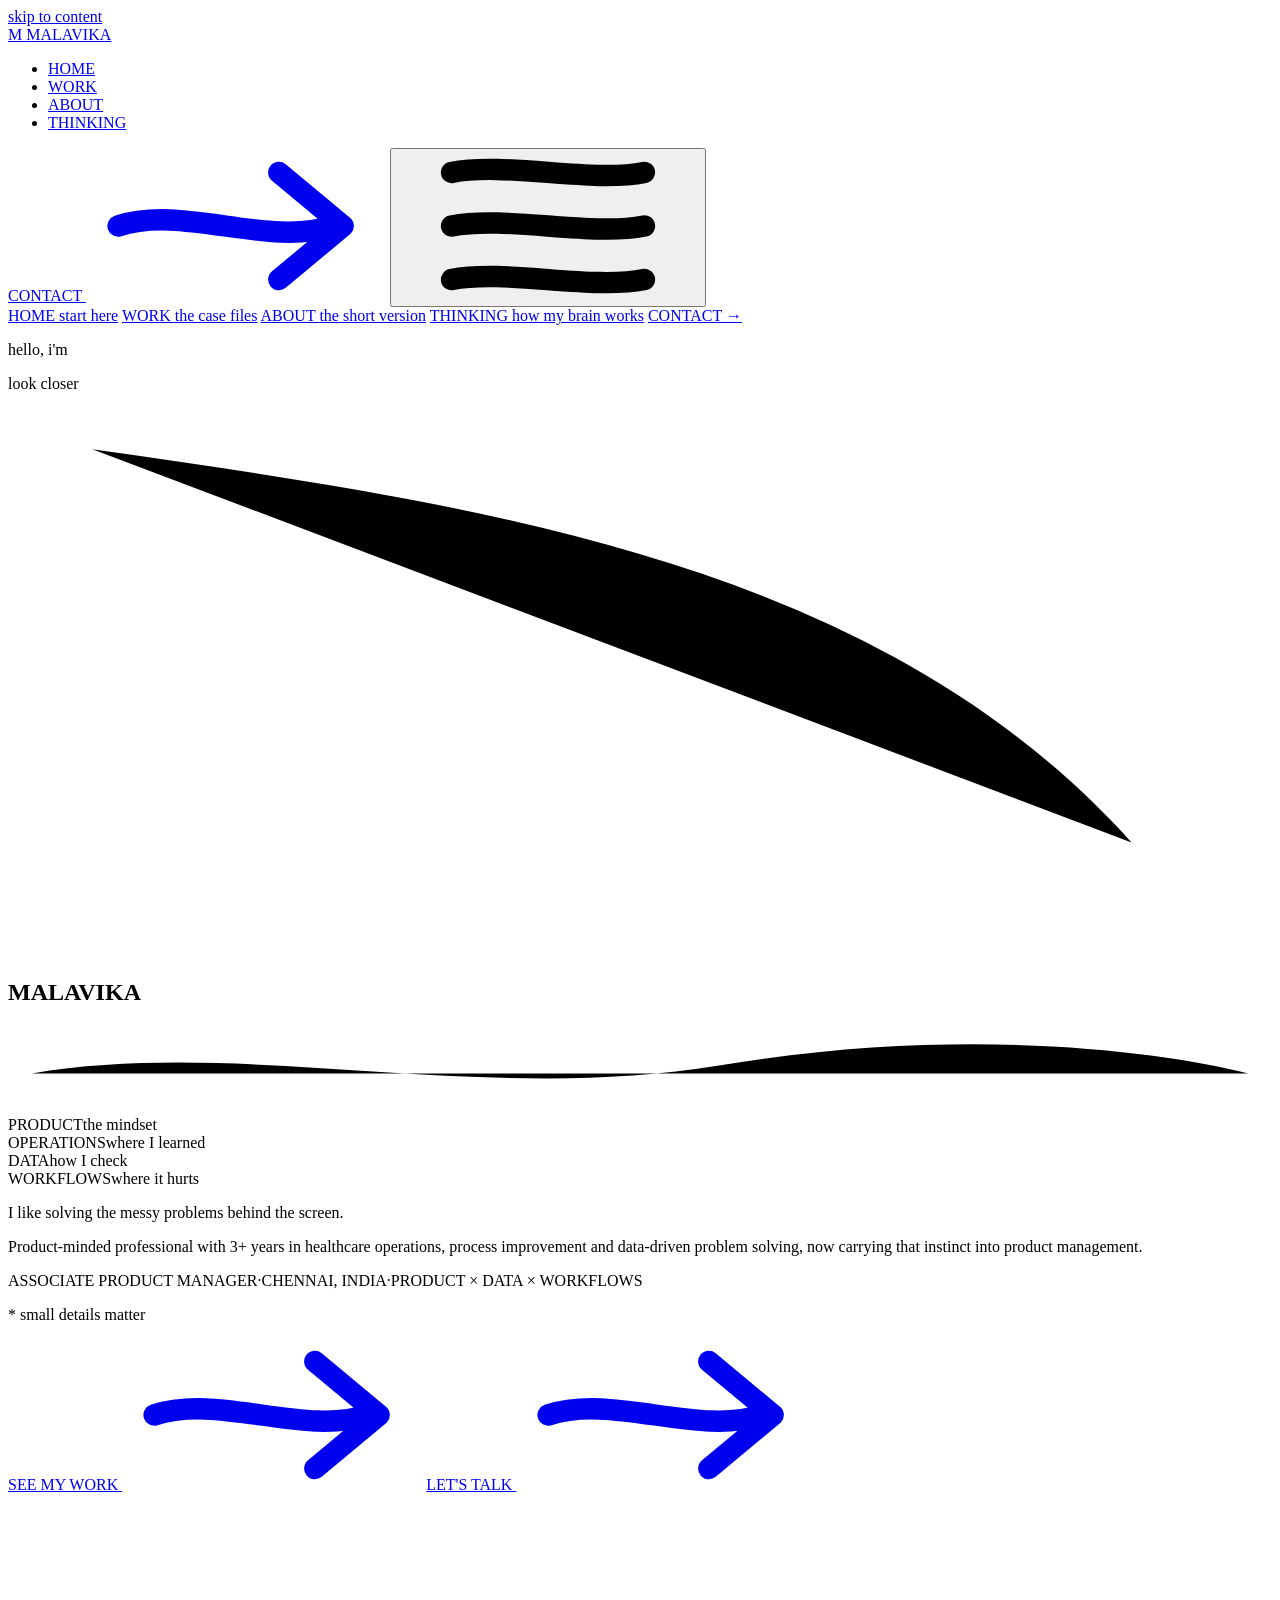
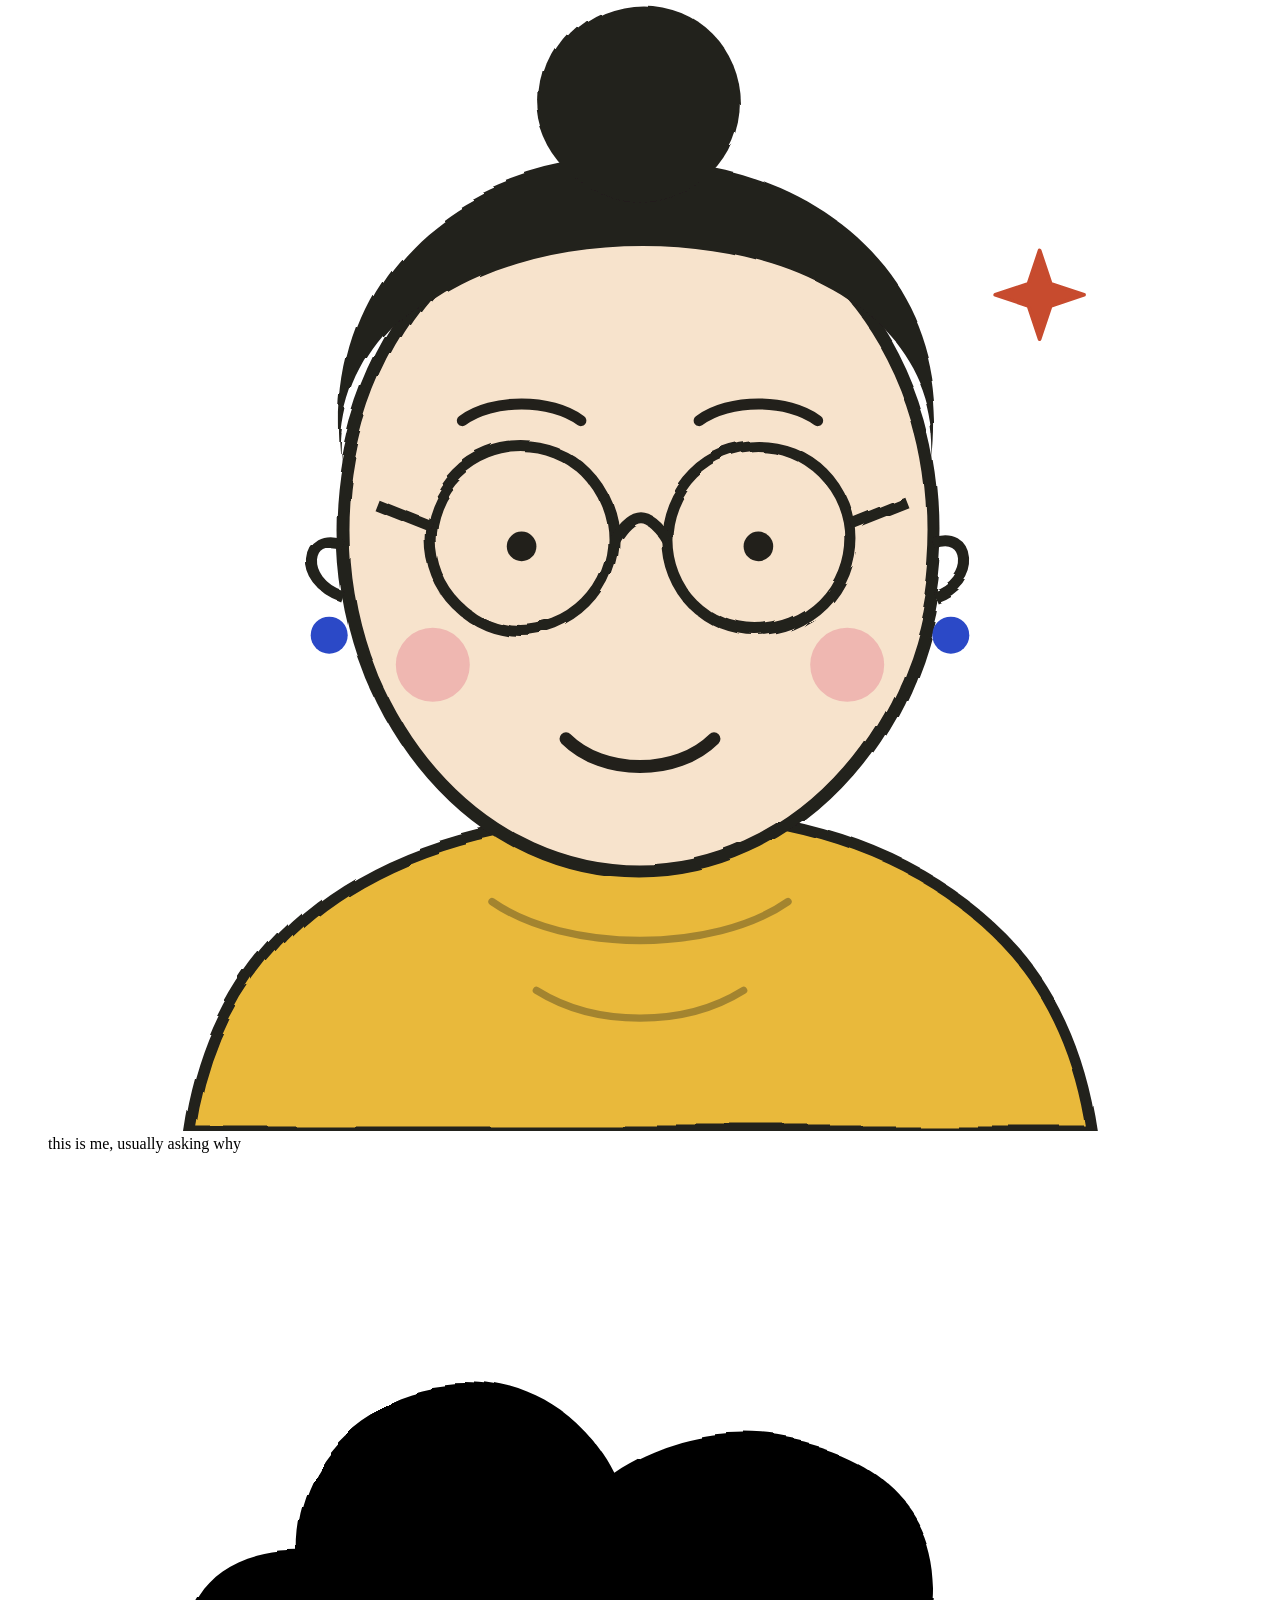
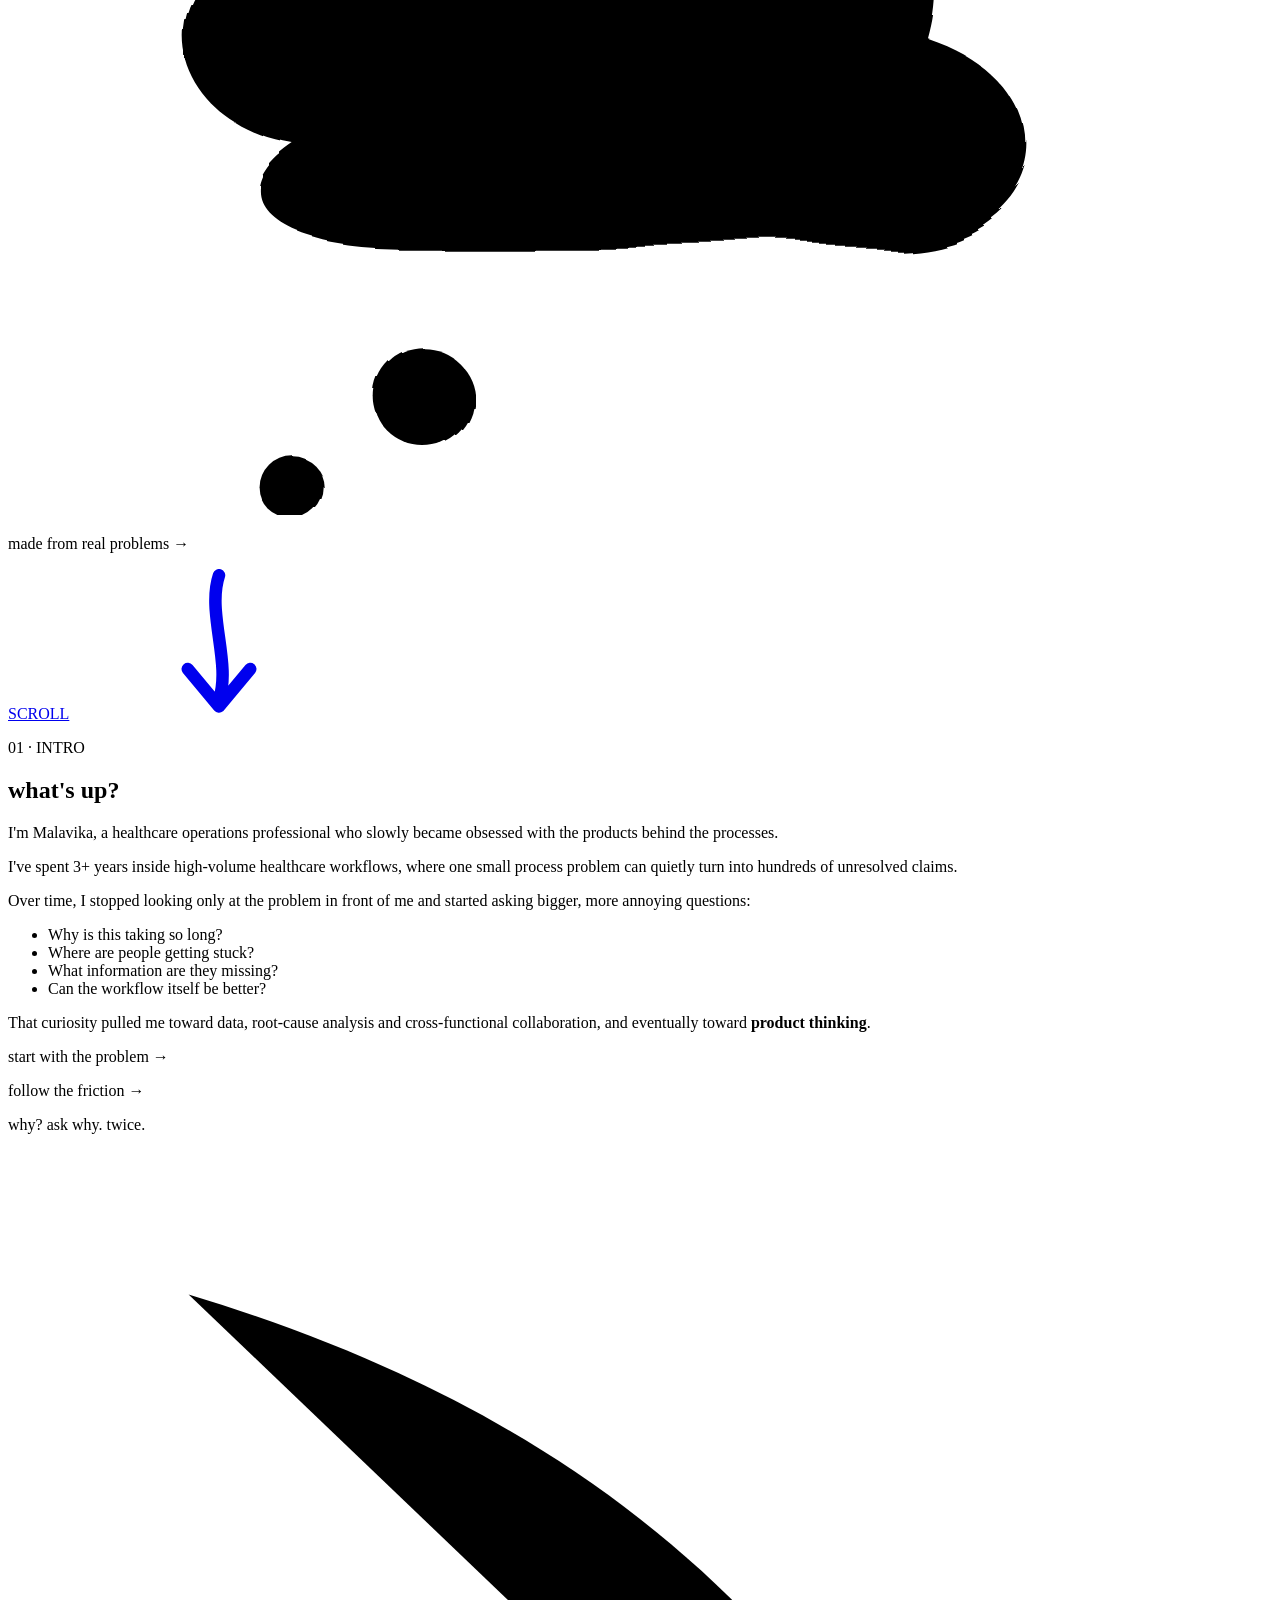
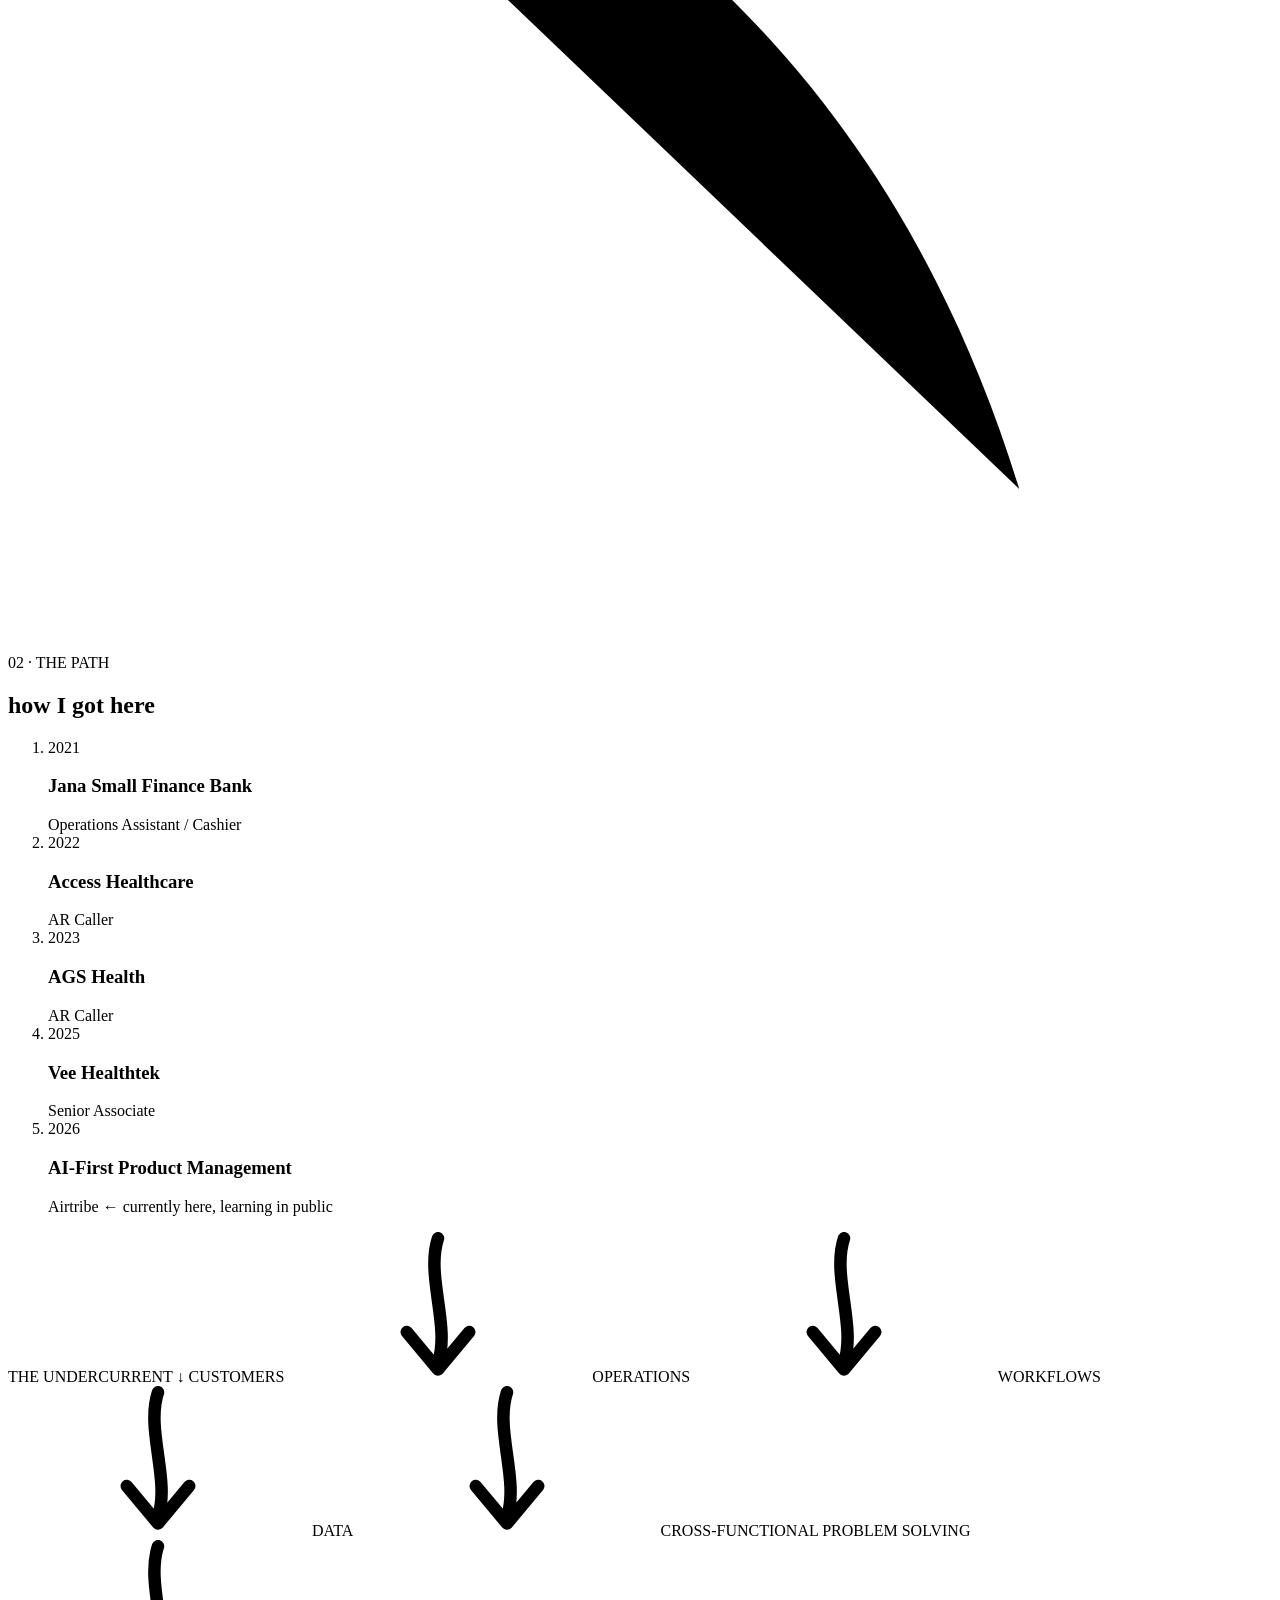
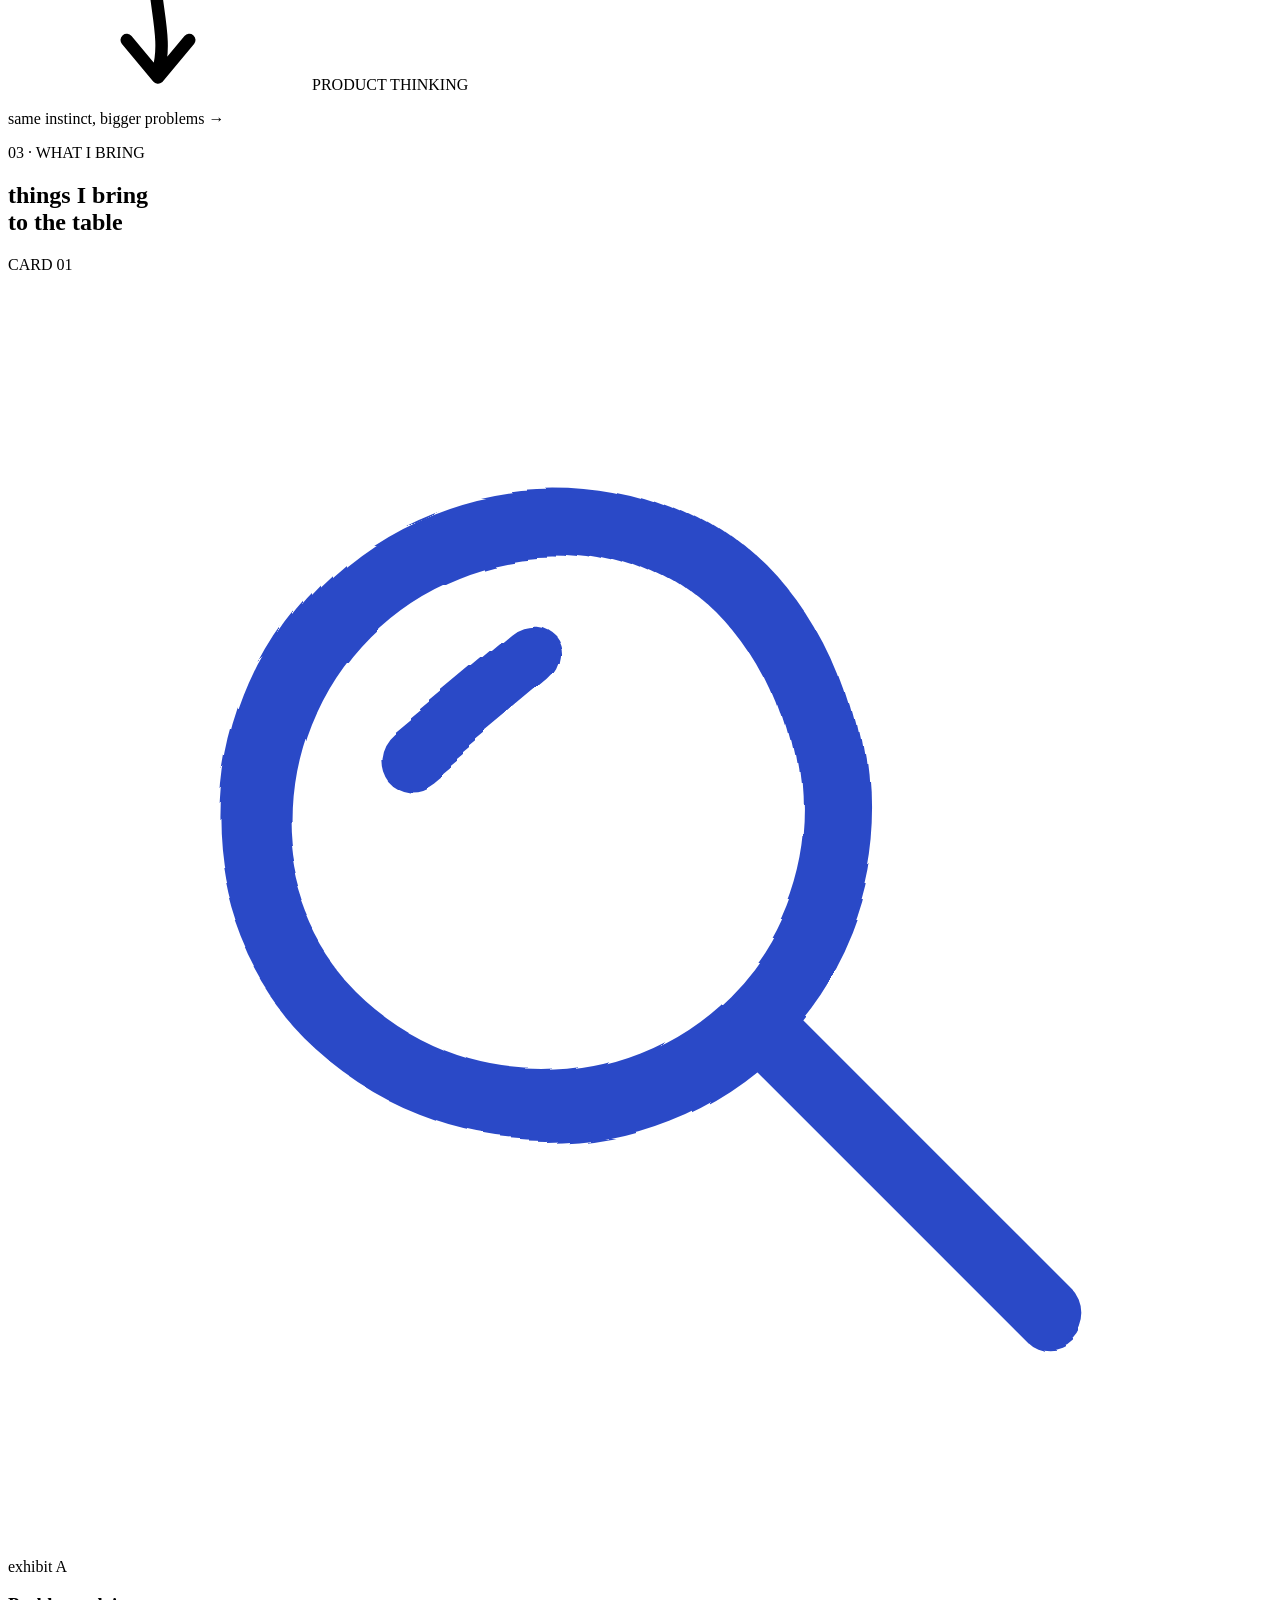
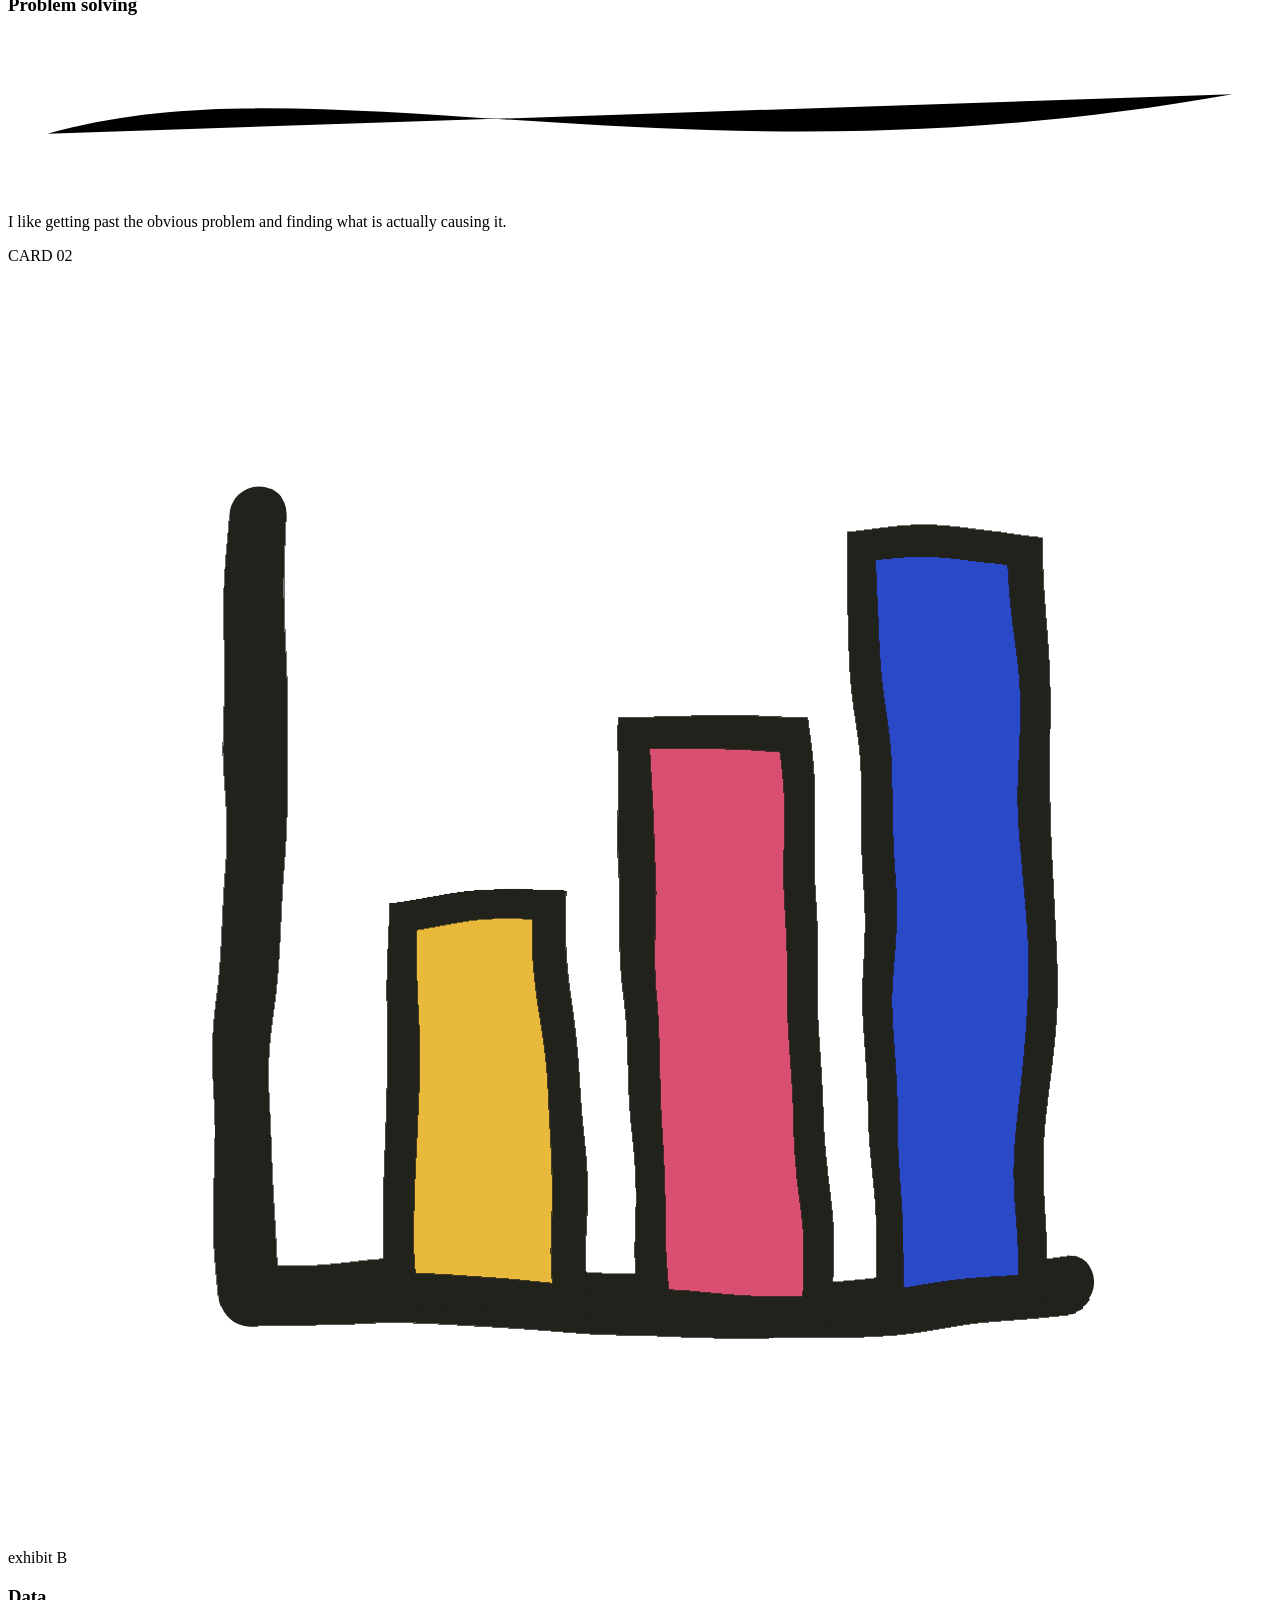
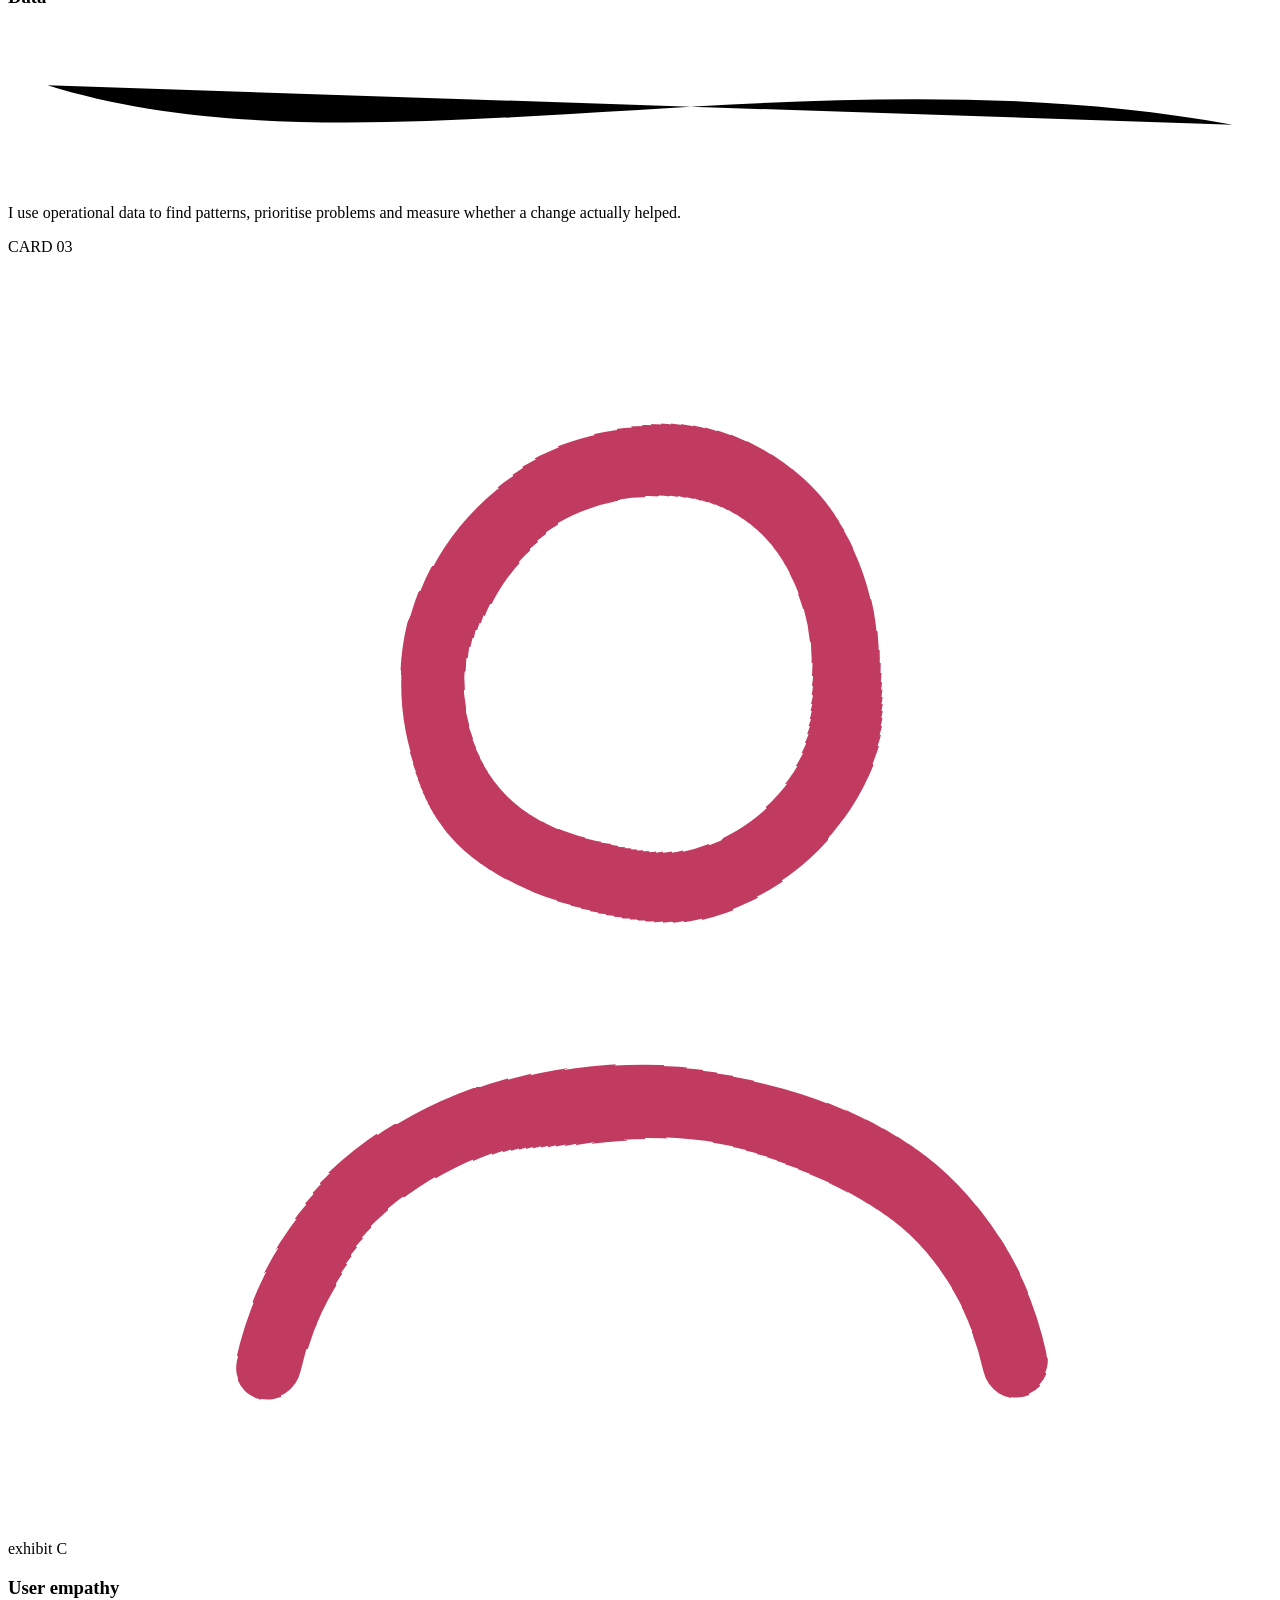
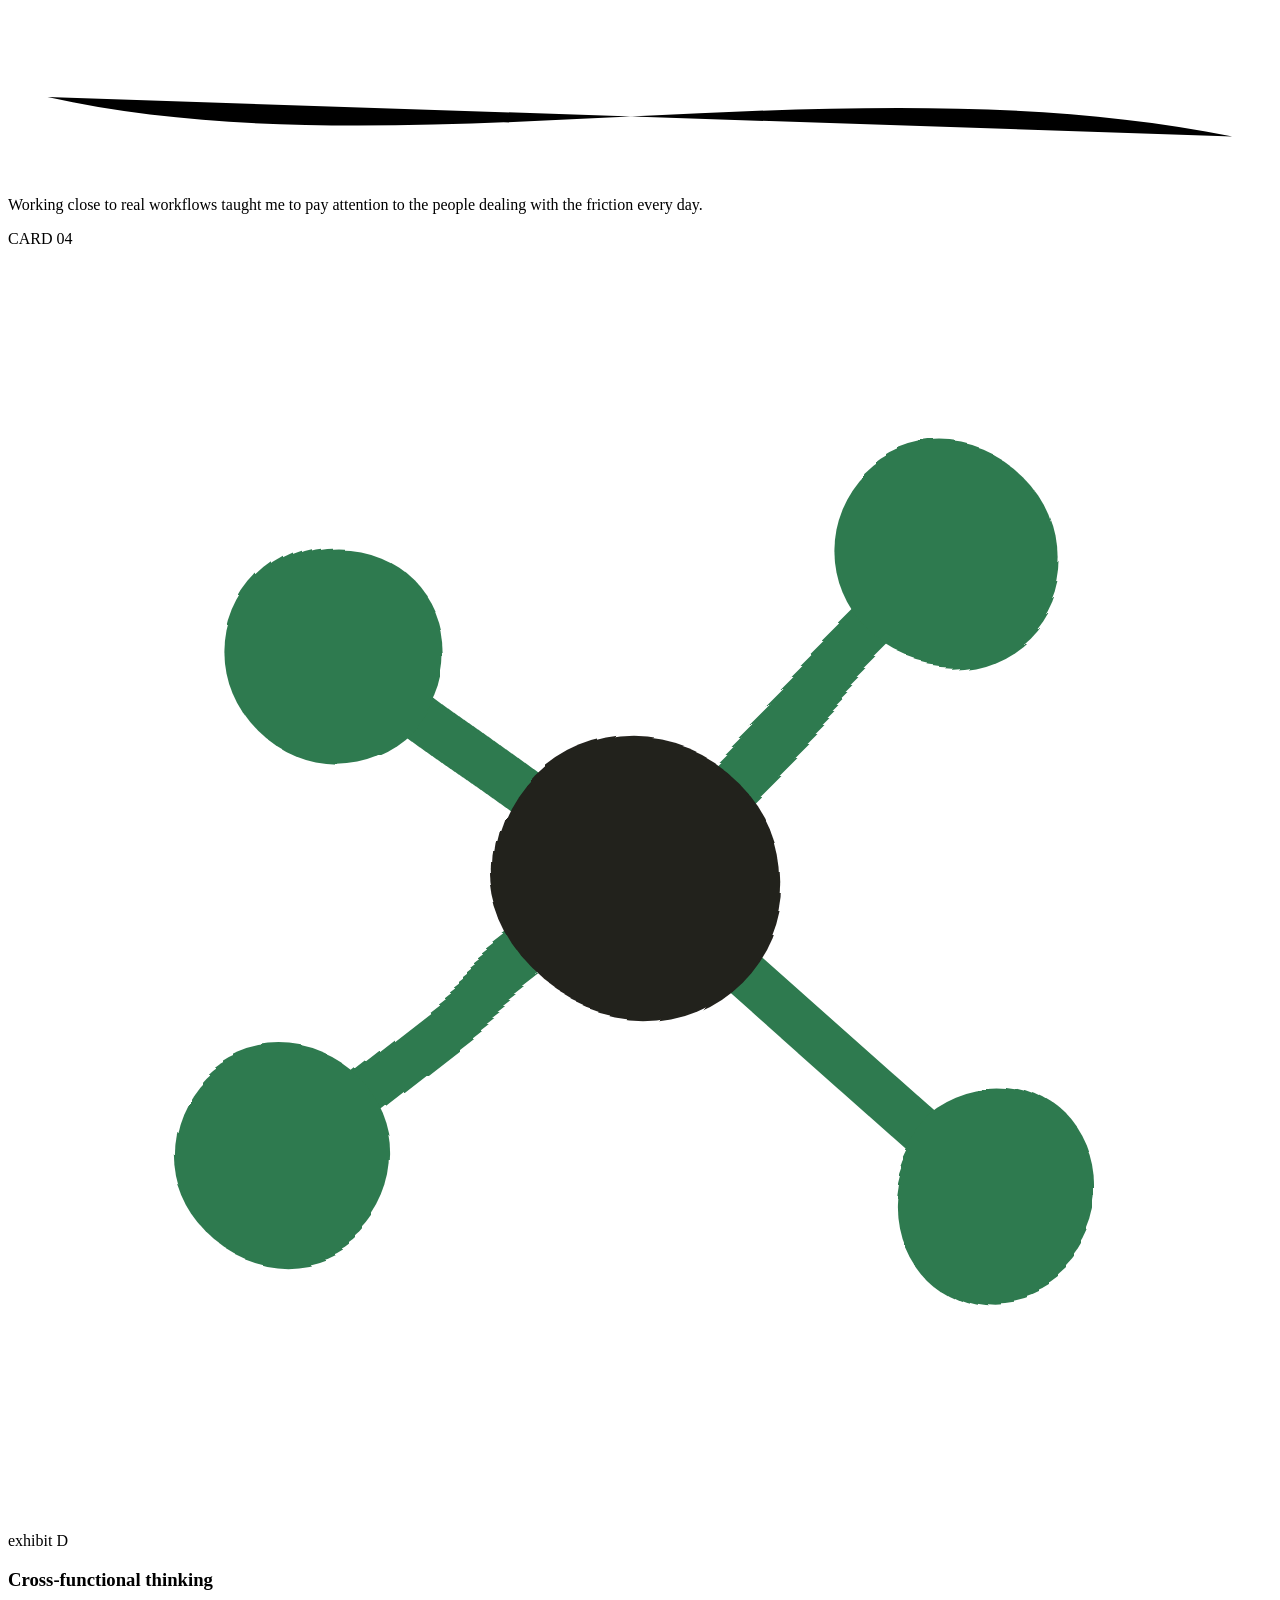
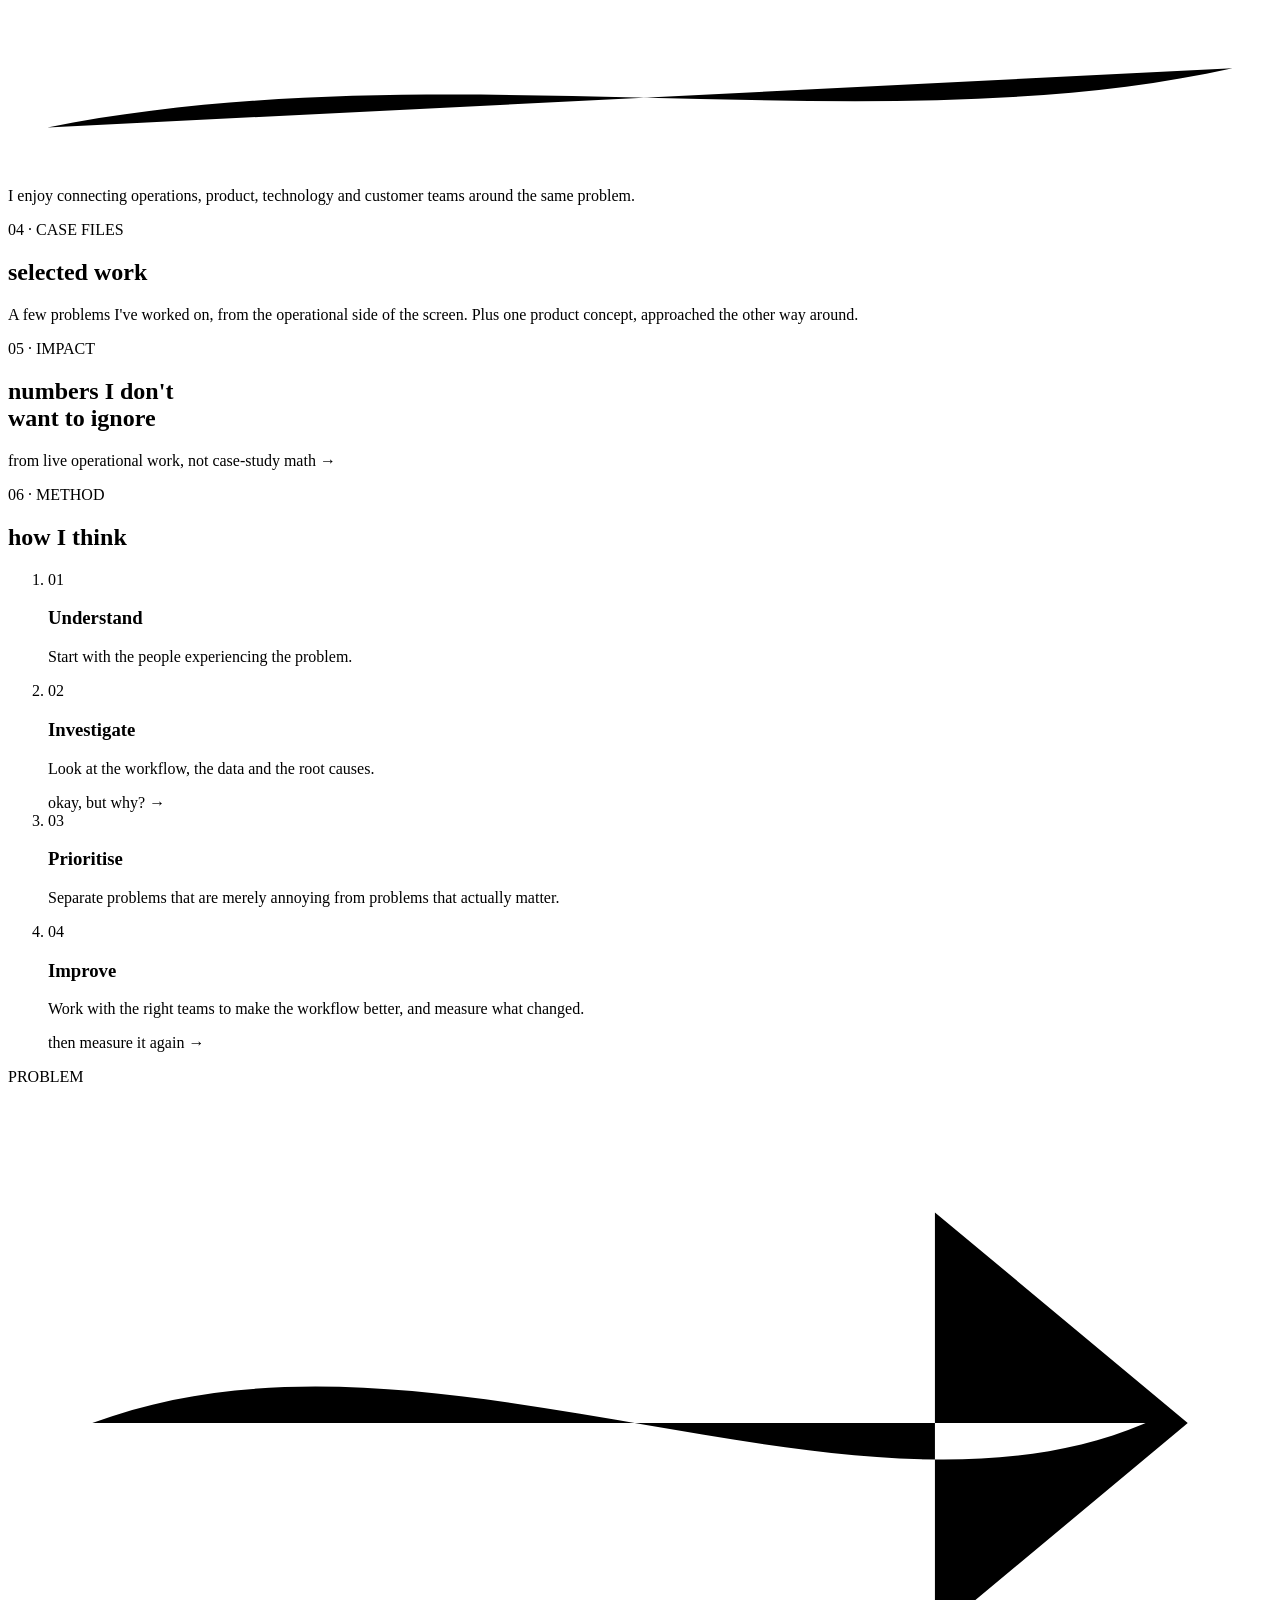
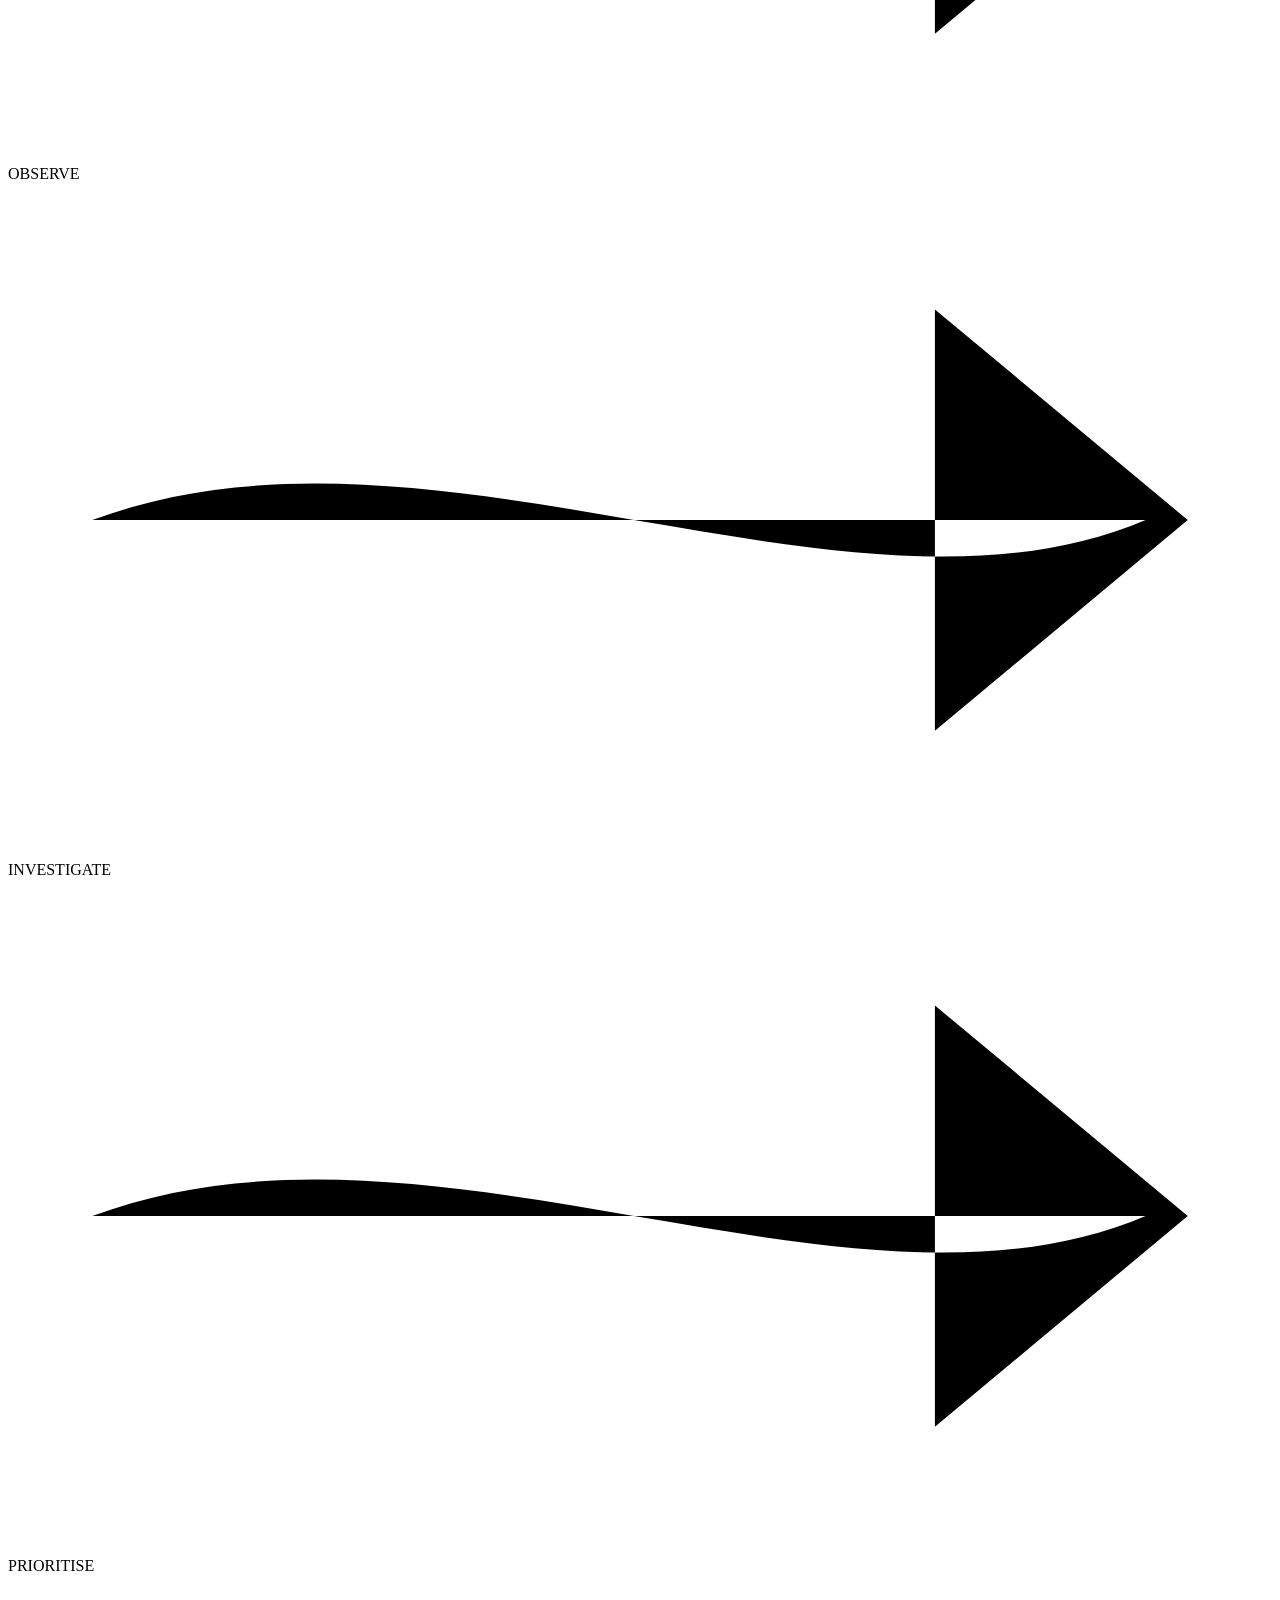
==== commit 69280033: "Update index.html" ====
--- a/index.html
+++ b/index.html
@@ -6,544 +6,20 @@
 <title>Malavika · Product × Data × Workflows</title>
 <meta name="description" content="Malavika, product-minded professional from healthcare operations. Product thinking, data, workflows. Chennai, India."/>
 <meta name="theme-color" content="#F6F0E1"/>
+
+<!-- Fonts -->
 <link rel="preconnect" href="https://fonts.googleapis.com">
 <link rel="preconnect" href="https://fonts.gstatic.com" crossorigin>
 <link href="https://fonts.googleapis.com/css2?family=Anton&family=Caveat:wght@500;600;700&family=Space+Grotesk:wght@400;500;600;700&family=Space+Mono:wght@400;700&display=swap" rel="stylesheet">
-<style>
-/* ============ 1. TOKENS, RESET, PAPER ============ */
-:root{
-  --paper:#F6F0E1; --paper2:#FBF7EC; --card:#FFFDF6;
-  --ink:#22201B; --ink-soft:rgba(34,32,27,.66); --ink-faint:rgba(34,32,27,.14);
-  --blue:#2B49C7; --amber:#9A6A00; --green:#2E7A4F; --pink:#C13B60; --red:#C74B2E;
-  --yellow:#E9B93B; --pinkB:#D94F72; --greenB:#5FA37C; --blueB:#6E86E0;
-  --disp:'Anton',Impact,sans-serif; --body:'Space Grotesk',sans-serif;
-  --hand:'Caveat',cursive; --mono:'Space Mono',monospace;
-  --wob1:255px 15px 225px 15px / 15px 225px 15px 255px;
-  --wob2:18px 225px 18px 255px / 255px 18px 225px 18px;
-}
-*,*::before,*::after{box-sizing:border-box;margin:0;padding:0}
-html{scroll-behavior:smooth;scroll-padding-top:120px}
-body{
-  font-family:var(--body);color:var(--ink);line-height:1.6;overflow-x:hidden;
-  background-color:var(--paper);
-  background-image:repeating-linear-gradient(to bottom,transparent 0,transparent 35px,var(--ink-faint) 35px,var(--ink-faint) 36px);
-  -webkit-font-smoothing:antialiased;
-}
-/* red notebook margin line */
-body::before{content:'';position:fixed;top:0;bottom:0;left:88px;width:1.5px;background:rgba(199,75,46,.3);z-index:-1}
-@media(max-width:640px){body::before{left:22px}}
-/* subtle paper grain */
-body::after{content:'';position:fixed;inset:0;z-index:300;pointer-events:none;opacity:.06;
-  background-image:url("data:image/svg+xml;utf8,<svg xmlns='http://www.w3.org/2000/svg' width='220' height='220'><filter id='n'><feTurbulence type='fractalNoise' baseFrequency='0.9' numOctaves='2' stitchTiles='stitch'/><feColorMatrix type='saturate' values='0'/></filter><rect width='220' height='220' filter='url(%23n)'/></svg>");}
-.binder-holes{position:fixed;left:26px;top:0;bottom:0;z-index:-1;display:none}
-.binder-holes span{position:absolute;left:0;width:16px;height:16px;border-radius:50%;
-  background:#E3DAC2;box-shadow:inset 0 2px 3px rgba(0,0,0,.22),0 1px 0 rgba(255,255,255,.55)}
-.binder-holes span:nth-child(1){top:18%}.binder-holes span:nth-child(2){top:49%}.binder-holes span:nth-child(3){top:80%}
-@media(min-width:1200px){.binder-holes{display:block}}
-::selection{background:var(--yellow);color:var(--ink)}
-img,svg{display:block;max-width:100%}
-a{color:inherit}
-:focus-visible{outline:2.5px solid var(--blue);outline-offset:3px;border-radius:2px}
-.skip{position:fixed;top:-60px;left:16px;z-index:400;background:var(--ink);color:var(--paper);padding:.7em 1.2em;font-family:var(--mono);font-size:.75rem;transition:top .2s}
-.skip:focus{top:12px}
-.sr{position:absolute;width:1px;height:1px;overflow:hidden;clip:rect(0 0 0 0);white-space:nowrap}
-
-/* ============ 2. UTILITIES ============ */
-.wrap{max-width:1140px;margin-inline:auto;padding-inline:clamp(20px,5vw,48px)}
-.hand{font-family:var(--hand);font-weight:600}
-.mono{font-family:var(--mono)}
-.hl{padding:.06em .18em;margin:0 -.04em;border-radius:.15em;background-image:linear-gradient(100deg,transparent 0%,var(--hl) 3%,var(--hl) 97%,transparent 100%)}
-.hl-y{--hl:rgba(233,185,59,.55)}.hl-p{--hl:rgba(217,79,114,.28)}.hl-b{--hl:rgba(43,73,199,.2)}.hl-g{--hl:rgba(62,142,98,.25)}
-.circled{display:inline-block;border:2px solid var(--red);border-radius:48% 52% 55% 45% / 55% 45% 52% 48%;padding:.12em .5em;transform:rotate(-3deg);color:var(--red)}
-.a-blue{--acc:#2B49C7;--accbg:rgba(43,73,199,.1)} .a-amber{--acc:#9A6A00;--accbg:rgba(233,185,59,.25)}
-.a-green{--acc:#2E7A4F;--accbg:rgba(62,142,98,.14)} .a-pink{--acc:#C13B60;--accbg:rgba(217,79,114,.13)} .a-red{--acc:#C74B2E;--accbg:rgba(199,75,46,.12)}
-/* tape */
-.tape{position:absolute;width:92px;height:24px;background:rgba(226,214,183,.62);border:1px solid rgba(34,32,27,.09);
-  clip-path:polygon(3% 8%,97% 0,100% 92%,0 100%);box-shadow:0 1px 2px rgba(34,32,27,.08)}
-.tape--l{top:-12px;left:22px;transform:rotate(-5deg)}
-.tape--r{top:-12px;right:22px;transform:rotate(4deg)}
-.tape--c{top:-13px;left:50%;transform:translateX(-50%) rotate(-2deg)}
-/* sticky note */
-.sticky{position:relative;width:104px;padding:13px 8px 16px;text-align:center;font-family:var(--hand);font-weight:700;font-size:1.3rem;line-height:1;
-  box-shadow:0 5px 12px rgba(34,32,27,.16);transform:rotate(var(--r,2deg));transition:transform .28s ease,box-shadow .28s ease}
-.sticky::after{content:'';position:absolute;right:0;bottom:0;border-style:solid;border-width:0 0 16px 16px;border-color:transparent transparent rgba(34,32,27,.14) transparent}
-.sticky:hover,.sticky:focus-visible{transform:rotate(calc(var(--r,2deg)*.2)) translateY(-5px) scale(1.04);box-shadow:0 14px 24px rgba(34,32,27,.2)}
-.sticky__tip{position:absolute;top:calc(100% + 7px);left:50%;transform:translateX(-50%) rotate(-2deg);white-space:nowrap;
-  font-family:var(--hand);font-weight:600;font-size:1rem;color:var(--ink-soft);opacity:0;transition:opacity .25s;pointer-events:none}
-.sticky:hover .sticky__tip,.sticky:focus-visible .sticky__tip{opacity:1}
-.sticky--y{background:#F5D66A;color:var(--ink)} .sticky--b{background:#2B49C7;color:var(--paper)}
-.sticky--p{background:#F5AFBF;color:var(--ink)} .sticky--g{background:#AEDAC0;color:var(--ink)}
-/* section shell */
-.sec{padding:clamp(72px,9vw,116px) 0;position:relative}
-.sec + .sec{border-top:1.5px dashed rgba(34,32,27,.16)}
-.sec--grid{background-image:repeating-linear-gradient(90deg,transparent 0,88px,rgba(34,32,27,.03) 88px,89px)}
-.sec-head{margin-bottom:clamp(36px,5vw,56px)}
-.kicker{font-family:var(--mono);font-size:.7rem;letter-spacing:.22em;color:var(--ink-soft);text-transform:uppercase;margin-bottom:14px}
-.kicker::before{content:'';display:inline-block;width:34px;height:1.5px;background:currentColor;vertical-align:middle;margin-right:12px}
-.sec-title{font-family:var(--disp);font-weight:400;text-transform:uppercase;font-size:clamp(2.1rem,4.8vw,3.5rem);line-height:.98;letter-spacing:.005em}
-.hand-title{font-family:var(--hand);font-weight:700;font-size:clamp(2.3rem,4.8vw,3.4rem);line-height:1.05}
-.sec-sub{margin-top:14px;font-size:1.05rem;color:var(--ink-soft);max-width:52ch}
-/* buttons */
-.btn{display:inline-flex;align-items:center;gap:.65em;font-family:var(--mono);font-size:.75rem;letter-spacing:.14em;
-  padding:1em 1.6em;border:1.7px solid var(--ink);background:var(--card);color:var(--ink);text-decoration:none;cursor:pointer;
-  border-radius:4px;transition:transform .22s ease,box-shadow .22s ease,background .22s}
-.btn .ic{width:1.25em;height:.72em;flex:none}
-.btn--ink{background:var(--ink);color:var(--paper)}
-.btn--ghost{background:transparent}
-.btn:hover{transform:translate(-2px,-2px);box-shadow:4px 4px 0 var(--ink)}
-.btn--big{font-size:.9rem;padding:1.2em 2.2em}
-.ic{width:1.2em;height:.7em}.ic--dn{width:.7em;height:1.1em}
-/* icons draw their stroke from currentColor */
-.sym{color:var(--acc,var(--ink))}
-/* reveal + hand-drawn line animations */
-.reveal{transition:opacity .65s ease var(--d,0s),transform .65s cubic-bezier(.25,.7,.25,1) var(--d,0s)}
-.js .reveal{opacity:0;transform:translateY(26px)}
-.js .reveal.in{opacity:1;transform:translateY(0)}
-.animsvg path[pathLength]{stroke-dasharray:1;stroke-dashoffset:1;transition:stroke-dashoffset 1s cubic-bezier(.3,.6,.3,1) .25s}
-.animsvg.in path[pathLength]{stroke-dashoffset:0}
-.tilt{transform:rotate(var(--r,0deg));transition:transform .3s ease,box-shadow .3s ease}
-/* handwritten annotation */
-.anno{font-family:var(--hand);font-weight:600;font-size:1.25rem;color:var(--ink-soft);line-height:1.25}
-
-/* ============ 3. NAV ============ */
-.nav{position:fixed;top:16px;left:50%;transform:translateX(-50%);z-index:160;width:min(1180px,calc(100% - 24px));
-  display:flex;align-items:center;gap:26px;padding:11px 18px;background:var(--paper2);
-  border:1.6px solid var(--ink);border-radius:4px;box-shadow:3px 3px 0 rgba(34,32,27,.1);transition:top .25s,padding .25s}
-.nav.scrolled{top:8px;padding:6px 16px}
-.nav__tape{position:absolute;top:-11px;width:58px;height:17px;background:rgba(226,214,183,.62);border:1px solid rgba(34,32,27,.09);
-  clip-path:polygon(4% 10%,96% 0,100% 90%,0 100%)}
-.nav__tape--l{left:34px;transform:rotate(-5deg)} .nav__tape--r{right:34px;transform:rotate(4deg)}
-.nav__logo{display:inline-flex;align-items:center;gap:12px;text-decoration:none}
-.nav__m{font-family:var(--disp);font-size:1.15rem;line-height:1;display:grid;place-items:center;width:34px;height:34px;
-  border:1.6px solid var(--ink);border-radius:3px;background:var(--yellow)}
-.nav__word{font-family:var(--disp);font-size:1rem;letter-spacing:.08em;display:none}
-.nav__links{display:flex;gap:clamp(14px,2vw,26px);margin-left:auto;list-style:none}
-.nav__links a{font-family:var(--mono);font-size:.66rem;letter-spacing:.18em;text-decoration:none;padding:6px 2px 8px;position:relative;transition:color .2s}
-.nav__links a::after{content:'';position:absolute;left:0;right:0;bottom:2px;height:5px;opacity:0;transition:opacity .2s;
-  background:url("data:image/svg+xml;utf8,<svg xmlns='http://www.w3.org/2000/svg' width='28' height='6' viewBox='0 0 28 6'><path d='M1 4 C 7 1, 14 5, 27 2' fill='none' stroke='%23222' stroke-width='1.5'/></svg>") repeat-x}
-.nav__links a:hover{color:var(--blue)}
-.nav__links a:hover::after,.nav__links a.active::after{opacity:1}
-.nav__links a.active{color:var(--blue)}
-.nav__cta{margin-left:6px;font-size:.64rem;padding:.85em 1.2em}
-.nav__burger{display:none;margin-left:auto;background:none;border:1.6px solid var(--ink);border-radius:3px;width:40px;height:36px;
-  place-items:center;cursor:pointer;color:var(--ink)}
-.nav__burger svg{width:20px;height:14px}
-@media(max-width:940px){
-  .nav__links,.nav__cta{display:none}
-  .nav__burger{display:grid}
-  .nav__word{display:inline}
-  .nav{gap:14px}
-}
-/* mobile menu */
-.menu{position:fixed;inset:0;z-index:150;background-color:var(--paper);
-  background-image:repeating-linear-gradient(to bottom,transparent 0,transparent 35px,var(--ink-faint) 35px,var(--ink-faint) 36px);
-  padding:120px clamp(24px,8vw,60px) 40px;visibility:hidden;opacity:0;transform:translateY(-12px);transition:.3s}
-body.menu-open .menu{visibility:visible;opacity:1;transform:none}
-.menu__nav{display:flex;flex-direction:column;gap:6px}
-.menu__nav a{display:flex;align-items:baseline;gap:16px;text-decoration:none;padding:12px 0;border-bottom:1.5px dashed rgba(34,32,27,.18);
-  font-family:var(--disp);font-size:2rem;letter-spacing:.02em}
-.menu__nav a span{font-family:var(--hand);font-size:1.2rem;color:var(--ink-soft);font-weight:600}
-.menu__nav a:hover{color:var(--blue)}
-.menu__cta{border-bottom:none;margin-top:18px;align-self:flex-start;background:var(--ink);color:var(--paper);padding:.5em .7em;border-radius:4px}
-
-/* ============ 4. HERO ============ */
-.hero{min-height:100vh;display:flex;align-items:center;padding:150px 0 90px;position:relative}
-.hero__grid{display:grid;grid-template-columns:minmax(0,1.28fr) minmax(0,.72fr);gap:clamp(28px,5vw,70px);align-items:center;width:100%}
-.hero-hello{font-size:clamp(1.6rem,2.6vw,2.2rem);color:var(--blue);margin-bottom:2px}
-.hero__namezone{position:relative;display:inline-block;padding:34px 0 30px}
-.hero-name{font-family:var(--disp);font-weight:400;font-size:clamp(3.2rem,9.6vw,8.4rem);line-height:.92;letter-spacing:.005em;cursor:default}
-.hero-name span{display:inline-block;transition:transform .38s cubic-bezier(.2,.85,.3,1.35)}
-.hero-name:hover span:nth-child(3n+1){transform:translateY(-7px) rotate(-4deg)}
-.hero-name:hover span:nth-child(3n+2){transform:translateY(5px) rotate(3deg)}
-.hero-name:hover span:nth-child(3n){transform:translateY(-9px) rotate(5deg) scale(1.02)}
-.hero-name:hover span:nth-child(4){transform:translateY(8px) rotate(-3.5deg)}
-.squiggle{width:min(320px,74%);margin-top:2px}
-.squiggle path{stroke:var(--blue);stroke-width:5;fill:none;stroke-linecap:round;stroke-dasharray:1;stroke-dashoffset:1;transition:stroke-dashoffset .7s ease}
-.hero-name:hover + .squiggle path,.hero-name:focus-visible + .squiggle path{stroke-dashoffset:0}
-.hero-look{position:absolute;top:-6px;left:54%;color:var(--blue);font-size:1.3rem;display:flex;align-items:flex-start;gap:6px}
-.look-arr{width:64px;height:28px;margin-top:10px}
-.look-arr path{stroke:var(--blue);stroke-width:2.4;fill:none;stroke-linecap:round}
-.hero-stickies{position:absolute;inset:0;pointer-events:none}
-.hero-stickies .sticky{position:absolute;pointer-events:auto}
-.hs-1{top:-16px;right:-14px}.hs-2{bottom:-30px;left:-34px}.hs-3{top:-30px;left:6%}.hs-4{bottom:-8px;right:13%}
-.hero-line{font-size:clamp(1.35rem,2.7vw,2.15rem);font-weight:600;line-height:1.25;max-width:20ch;margin-top:8px}
-.hero-sub{margin-top:18px;color:var(--ink-soft);max-width:48ch;font-size:1rem}
-.hero-meta{margin-top:26px;font-size:.68rem;letter-spacing:.16em;color:var(--ink)}
-.hero-meta .dot{margin:0 12px;color:var(--red)}
-.hero-star{margin-top:8px;font-size:1.05rem;color:var(--red)}
-.hero-cta{margin-top:30px;display:flex;gap:16px;flex-wrap:wrap}
-.hero__side{justify-self:center;width:100%;max-width:360px}
-.polaroid{position:relative;background:#FFFDF6;border:1.6px solid var(--ink);padding:14px 14px 16px;
-  transform:rotate(3deg);box-shadow:5px 7px 0 rgba(34,32,27,.1);transition:transform .3s ease,box-shadow .3s ease}
-.polaroid:hover{transform:rotate(.6deg) translateY(-4px);box-shadow:8px 11px 0 rgba(34,32,27,.12)}
-.polaroid figcaption{font-family:var(--hand);font-weight:600;font-size:1.3rem;text-align:center;margin-top:12px;color:var(--ink-soft)}
-.portrait{aspect-ratio:320/330;background:#FFFEFA;border:1px solid rgba(34,32,27,.12)}
-.whybub{position:absolute;top:-38px;right:-16px;width:96px;transform:rotate(7deg)}
-.whybub path,.whybub circle{stroke:var(--blue);stroke-width:2.6;fill:#FFFDF6}
-.whybub text{font-family:var(--hand);font-weight:700;font-size:26px;fill:var(--blue)}
-.hero-made{margin-top:26px;text-align:center;font-size:1.2rem;color:var(--ink-soft)}
-.hero__scroll{position:absolute;left:50%;transform:translateX(-50%);bottom:22px;text-decoration:none;font-size:.6rem;letter-spacing:.28em;
-  color:var(--ink-soft);display:flex;flex-direction:column;align-items:center;gap:8px}
-.hero__scroll .ic{width:.8em;height:1.2em;color:var(--red);animation:bob 2.6s ease-in-out infinite}
-@keyframes bob{0%,100%{transform:translateY(0)}50%{transform:translateY(7px)}}
-@media(max-width:900px){
-  .hero{padding-top:130px}
-  .hero__grid{grid-template-columns:1fr;gap:56px}
-  .hero__side{max-width:330px;margin-inline:auto}
-  .hero-stickies{position:static;display:flex;flex-wrap:wrap;gap:14px;padding:10px 0 4px}
-  .hero-stickies .sticky{position:static}
-  .hero-look{position:static;margin-bottom:4px}
-  .look-arr{display:none}
-  .hero__namezone{padding:6px 0 8px;display:block}
-  .hero__scroll{display:none}
-}
-
-/* ============ 5. ABOUT ============ */
-.about-grid{display:grid;grid-template-columns:minmax(0,1fr) 250px;gap:clamp(36px,6vw,80px)}
-.about-copy .lead{font-size:clamp(1.2rem,2.2vw,1.5rem);font-weight:600;line-height:1.4;max-width:30ch}
-.about-copy p{margin-bottom:22px;max-width:58ch}
-.about-copy .qs{list-style:none;margin:6px 0 26px}
-.about-copy .qs li{margin-bottom:14px;font-weight:600;font-size:clamp(1.05rem,2vw,1.25rem)}
-.about-rail{display:flex;flex-direction:column;gap:38px;padding-top:14px}
-.rail-arrow{width:70px;height:60px;margin-left:24px}
-.rail-arrow path{stroke:var(--red);stroke-width:2.4;fill:none;stroke-linecap:round}
-@media(max-width:900px){
-  .about-grid{grid-template-columns:1fr}
-  .about-rail{flex-direction:row;flex-wrap:wrap;gap:14px 30px;padding:18px 0 0;border-top:1.5px dashed rgba(34,32,27,.18)}
-  .rail-arrow{display:none}
-}
-
-/* ============ 6. CAREER STORY ============ */
-.story-grid{display:grid;grid-template-columns:minmax(0,1fr) 320px;gap:clamp(36px,6vw,72px);align-items:start}
-.timeline{list-style:none;position:relative}
-.timeline::before{content:'';position:absolute;left:9px;top:14px;bottom:14px;width:0;
-  border-left:2px dashed rgba(34,32,27,.35)}
-.timeline li{position:relative;padding:0 0 34px 48px}
-.timeline li:last-child{padding-bottom:0}
-.timeline li::before{content:'';position:absolute;left:1px;top:7px;width:18px;height:18px;background:var(--c,var(--ink));
-  border:1.8px solid var(--ink);border-radius:47% 53% 55% 45% / 55% 45% 52% 48%}
-.t-year{font-family:var(--mono);font-size:.72rem;letter-spacing:.2em;color:var(--ink-soft)}
-.t-co{font-family:var(--disp);font-weight:400;font-size:clamp(1.35rem,2.6vw,1.8rem);text-transform:uppercase;margin:4px 0 2px}
-.t-role{font-family:var(--hand);font-weight:700;font-size:1.3rem;color:var(--blue);display:block}
-.t-now{border:1.8px dashed var(--blue);background:rgba(43,73,199,.06);padding:18px 18px 16px 48px !important;border-radius:8px}
-.t-note{display:block;font-family:var(--hand);font-size:1.1rem;color:var(--red);margin-top:4px}
-.ladder{border:1.8px solid var(--ink);background:var(--card);border-radius:var(--wob1);padding:28px 26px 24px;transform:rotate(.8deg);
-  display:flex;flex-direction:column;align-items:flex-start;gap:10px}
-.ladder__t{font-family:var(--mono);font-size:.6rem;letter-spacing:.24em;color:var(--ink-soft);margin-bottom:6px}
-.ladder span.w{font-weight:700;font-size:.82rem;letter-spacing:.08em;padding:.55em 1em;border:1.6px solid rgba(34,32,27,.4);
-  border-radius:var(--wob2);background:var(--paper2);color:var(--ink-soft)}
-.ladder span.w.long{max-width:200px;text-align:center;line-height:1.35}
-.ladder .lk-pink{border-color:var(--pink);color:var(--pink)}
-.ladder .lk-green{border-color:var(--green);color:var(--green)}
-.ladder .lk-amber{border-color:var(--amber);color:var(--amber)}
-.ladder .lk-blue{background:var(--blue);color:var(--paper);border-color:var(--blue)}
-.ladder .larr{width:14px;height:22px;align-self:center;color:var(--ink-soft)}
-.ladder__note{margin-top:14px;font-family:var(--hand);font-weight:600;font-size:1.25rem;color:var(--red)}
-@media(max-width:900px){.story-grid{grid-template-columns:1fr}}
-
-/* ============ 7. WHAT I BRING ============ */
-.bring-grid{display:grid;grid-template-columns:1fr 1fr;gap:clamp(26px,4vw,46px)}
-.bring-card{background:var(--card);border:1.7px solid var(--ink);border-radius:8px 4px 10px 5px;padding:clamp(24px,3vw,36px);position:relative;
-  box-shadow:4px 5px 0 rgba(34,32,27,.08)}
-.bring-grid .b2{margin-top:30px}
-.bring-grid .b4{margin-top:30px}
-.bring-top{display:flex;justify-content:space-between;align-items:flex-start;margin-bottom:16px}
-.bring-idx{font-family:var(--mono);font-size:.66rem;letter-spacing:.2em;color:var(--acc)}
-.bring-sym{width:64px;height:64px}
-.bring-exh{font-family:var(--hand);font-size:1rem;color:var(--ink-soft);text-align:right;margin-top:2px}
-.bring-card h3{font-family:var(--disp);font-weight:400;font-size:1.55rem;text-transform:uppercase;letter-spacing:.01em}
-.bring-rule{width:64px;height:8px;margin:10px 0 14px}
-.bring-rule path{stroke:var(--acc);stroke-width:3;fill:none;stroke-linecap:round}
-.bring-card p{color:var(--ink-soft);font-size:.98rem}
-.bw:hover .tilt{transform:rotate(0deg) translateY(-6px);box-shadow:7px 9px 0 rgba(34,32,27,.12)}
-.bw .tilt{box-shadow:4px 5px 0 rgba(34,32,27,.08)}
-@media(max-width:760px){.bring-grid{grid-template-columns:1fr}.bring-grid .b2,.bring-grid .b4{margin-top:0}}
-
-/* ============ 8. SELECTED WORK ============ */
-.work-grid{display:grid;grid-template-columns:repeat(12,1fr);gap:56px 20px}
-.pw{grid-column:1/8}
-.pw:nth-child(2){grid-column:6/13}
-.pw:nth-child(3){grid-column:2/9}
-.pw:nth-child(4){grid-column:5/13}
-.pcard{position:relative;background:var(--card);border:1.7px solid var(--ink);border-radius:6px 10px 5px 9px;
-  padding:34px 34px 30px;box-shadow:5px 6px 0 rgba(34,32,27,.09)}
-.pcard__num{position:absolute;top:-12px;right:16px;font-family:var(--disp);font-size:6.4rem;line-height:1;color:var(--acc);opacity:.15;pointer-events:none}
-.pcard__note{position:absolute;top:104px;right:26px;max-width:190px;text-align:right;font-family:var(--hand);font-weight:600;
-  font-size:1.2rem;line-height:1.2;color:var(--ink-soft);transform:rotate(-2deg)}
-.pcard__cat{font-family:var(--mono);font-size:.62rem;letter-spacing:.16em;color:var(--acc);border-bottom:2px solid var(--accbg);padding-bottom:8px;display:inline-block}
-.pcard h3{font-family:var(--disp);font-weight:400;font-size:clamp(1.7rem,3.2vw,2.5rem);text-transform:uppercase;line-height:1;margin:16px 0 14px;max-width:14ch}
-.pcard__desc{color:var(--ink-soft);max-width:44ch;font-size:.98rem}
-.pcard__metrics{display:flex;gap:clamp(18px,3vw,38px);flex-wrap:wrap;margin:24px 0 26px}
-.pm__num{font-family:var(--disp);font-size:2.5rem;line-height:1;color:var(--acc)}
-.pm{display:flex;flex-direction:column;gap:5px}
-.pm__row{display:flex;align-items:baseline;gap:8px}
-.pm__row .ic{width:.85em;height:1.15em;color:var(--acc)}
-.pm__lbl{font-family:var(--mono);font-size:.6rem;letter-spacing:.14em;color:var(--ink-soft);text-transform:uppercase}
-.pcard__cta{display:inline-flex;align-items:center;gap:.6em;font-family:var(--mono);font-size:.7rem;letter-spacing:.16em;
-  text-decoration:none;color:var(--ink);padding:10px 0 12px;background-position:0 100%;background-repeat:repeat-x;
-  background-image:url("data:image/svg+xml;utf8,<svg xmlns='http://www.w3.org/2000/svg' width='28' height='6' viewBox='0 0 28 6'><path d='M1 4 C 7 1, 14 5, 27 2' fill='none' stroke='%232B49C7' stroke-width='1.6'/></svg>");
-  transition:color .2s}
-.pcard__cta .ic{transition:transform .25s}
-.pcard__cta:hover{color:var(--blue)}
-.pcard__cta:hover .ic{transform:translateX(5px)}
-.pw:hover .tilt{transform:rotate(0deg) translateY(-7px);box-shadow:9px 12px 0 rgba(34,32,27,.12)}
-/* treatment variants */
-.pc-t2 .pcard{box-shadow:inset 7px 0 0 0 var(--acc),5px 6px 0 rgba(34,32,27,.09)}
-.pc-t2 .tab{position:absolute;top:-21px;left:26px;background:var(--card);border:1.7px solid var(--ink);border-bottom:none;
-  border-radius:6px 6px 0 0;padding:3px 14px;font-family:var(--mono);font-size:.58rem;letter-spacing:.2em;color:var(--acc)}
-.pc-t3 .pcard{background:var(--ink);border:none;padding:1.8px;clip-path:polygon(0 0,calc(100% - 30px) 0,100% 30px,100% 100%,0 100%);
-  box-shadow:5px 6px 0 rgba(34,32,27,.12)}
-.pc-t3 .pcard__in{background:var(--card);clip-path:polygon(0 0,calc(100% - 28.6px) 0,100% 28.6px,100% 100%,0 100%);
-  padding:34px 34px 30px;position:relative}
-.pc-t3 .hole{position:absolute;left:16px;width:15px;height:15px;border-radius:50%;background:var(--paper);
-  box-shadow:inset 0 2px 3px rgba(0,0,0,.22);border:1px solid rgba(34,32,27,.25)}
-.pc-t3 .hole--a{top:70px}.pc-t3 .hole--b{top:100px}
-.pc-t4 .pcard__in{background-image:
-  linear-gradient(90deg,transparent 0 56px,rgba(199,75,46,.35) 56px 57.5px,transparent 57.5px),
-  repeating-linear-gradient(to bottom,transparent 0 31px,rgba(34,32,27,.07) 31px 32px)}
-@media(min-width:761px){.pc-t4 .pcard__in{padding-left:80px}}
-@media(max-width:1000px){.pw,.pw:nth-child(2),.pw:nth-child(3),.pw:nth-child(4){grid-column:1/-1}}
-@media(max-width:860px){.pcard__note{position:static;text-align:left;max-width:none;margin:0 0 10px;display:block}}
-
-/* ============ 9. IMPACT NUMBERS ============ */
-.pins{display:flex;flex-wrap:wrap;gap:30px;justify-content:center;align-items:flex-start}
-.pin{width:min(250px,100%);background:var(--card);border:1.7px solid var(--ink);border-radius:var(--wob2);
-  padding:34px 22px 26px;text-align:center;position:relative;box-shadow:4px 5px 0 rgba(34,32,27,.08)}
-.pins > div:nth-child(2){margin-top:34px}
-.pins > div:nth-child(3){margin-top:12px}
-.pins > div:nth-child(4){margin-top:40px}
-.pin__num{font-family:var(--disp);font-size:4.4rem;line-height:1;color:var(--acc);display:flex;justify-content:center;align-items:baseline;gap:8px}
-.pin__num .ic{width:.55em;height:.85em;color:var(--acc)}
-.pin__cap{display:block;margin-top:12px;font-family:var(--hand);font-weight:600;font-size:1.35rem;line-height:1.2;color:var(--ink)}
-.pin:hover .tilt{transform:rotate(0deg) translateY(-5px);box-shadow:7px 9px 0 rgba(34,32,27,.12)}
-.impact-note{margin-top:46px;text-align:center;font-size:1.35rem;color:var(--red)}
-@media(max-width:640px){.pins{flex-direction:column;align-items:center}.pins > div{margin-top:0 !important}}
-
-/* ============ 10. HOW I THINK ============ */
-.steps{list-style:none;display:flex;flex-direction:column;gap:34px;margin-bottom:64px}
-.step{display:grid;grid-template-columns:104px 1fr;gap:22px;max-width:640px;align-items:start}
-.step:nth-child(2){margin-left:8%}
-.step:nth-child(3){margin-left:16%}
-.step:nth-child(4){margin-left:24%}
-.step__num{font-family:var(--disp);font-size:3.3rem;line-height:.9;color:transparent;-webkit-text-stroke:1.6px var(--ink)}
-@supports not (-webkit-text-stroke:1px black){.step__num{color:rgba(34,32,27,.25)}}
-.step h3{font-family:var(--disp);font-weight:400;font-size:1.35rem;text-transform:uppercase}
-.step p{color:var(--ink-soft);font-size:.98rem;margin-top:6px;max-width:44ch}
-.step .anno{display:block;margin-top:8px;color:var(--acc,var(--ink-soft));font-size:1.15rem}
-.flow{display:flex;flex-wrap:wrap;align-items:center;gap:12px 8px}
-.fn{font-weight:700;font-size:.8rem;letter-spacing:.1em;padding:.75em 1.15em;border:1.8px solid var(--ink);
-  border-radius:var(--wob2);background:var(--card)}
-.fn-pink{border-color:var(--pink);color:var(--pink)}
-.fn-green{border-color:var(--green);color:var(--green)}
-.fn-amber{border-color:var(--amber);color:var(--amber);background:rgba(233,185,59,.22)}
-.fn-blue{border-color:var(--blue);color:var(--blue)}
-.fn-ink{background:var(--ink);color:var(--paper)}
-.farr{width:30px;height:16px;color:var(--ink)}
-.farr path{stroke:currentColor;stroke-width:2.2;fill:none;stroke-linecap:round}
-.flow-loop{display:block;width:min(540px,92%);margin:18px auto 0}
-.flow-loop path{stroke:var(--blue);stroke-width:2.6;fill:none;stroke-linecap:round}
-.flow-loop text{font-family:var(--hand);font-weight:700;font-size:23px;fill:var(--blue)}
-.flow-caption{text-align:center;margin-top:20px}
-.flow-mob-note{display:none;text-align:center;font-size:1.3rem;color:var(--blue);margin-top:14px}
-@media(max-width:640px){
-  .step{grid-template-columns:74px 1fr}
-  .step:nth-child(n){margin-left:0}
-  .step__num{font-size:2.4rem}
-  .flow{flex-direction:column;align-items:center}
-  .flow .farr{transform:rotate(90deg)}
-  .flow-loop{display:none}
-  .flow-mob-note{display:block}
-}
-
-/* ============ 11. OPERATIONS LESSONS ============ */
-.lessons{display:flex;flex-wrap:wrap;gap:30px}
-.lesson{width:min(320px,100%);background:var(--card);border:1.7px solid var(--ink);border-radius:var(--wob1);
-  padding:34px 26px 28px;position:relative;box-shadow:4px 5px 0 rgba(34,32,27,.08)}
-.lesson::before{content:'';position:absolute;top:-8px;left:50%;transform:translateX(-50%) rotate(3deg);
-  width:15px;height:15px;border-radius:50%;background:var(--pinC,var(--red));box-shadow:0 3px 4px rgba(34,32,27,.3),inset -2px -2px 3px rgba(0,0,0,.25)}
-.lesson p{font-family:var(--hand);font-weight:600;font-size:1.45rem;line-height:1.3}
-.lesson:hover .tilt{transform:rotate(0deg) translateY(-5px);box-shadow:7px 9px 0 rgba(34,32,27,.12)}
-.lessons > div:nth-child(2){margin-top:22px}.lessons > div:nth-child(3){margin-top:44px}
-.lessons > div:nth-child(4){margin-top:14px}.lessons > div:nth-child(5){margin-top:34px}
-@media(max-width:700px){.lessons{flex-direction:column;align-items:center}.lessons > div{margin-top:0 !important;width:100%}}
-
-/* ============ 12. PLAYGROUND (styles kept for when the section returns) ============ */
-.pg-list{border-top:1.5px dashed rgba(34,32,27,.18)}
-.pg-row{display:grid;grid-template-columns:64px 1fr auto;gap:22px;align-items:center;padding:26px 12px;
-  border-bottom:1.5px dashed rgba(34,32,27,.18);transition:background .25s,transform .25s}
-.pg-row:hover{background:rgba(255,253,246,.8);transform:translateX(6px)}
-.pg-idx{font-family:var(--mono);font-size:.68rem;letter-spacing:.16em;color:var(--ink-soft)}
-.pg-row h3{font-size:1.15rem;font-weight:700}
-.pg-row .pg-sub{font-family:var(--hand);font-weight:600;font-size:1.25rem;color:var(--acc);margin-top:2px}
-.stamp{font-family:var(--mono);font-size:.58rem;letter-spacing:.2em;color:var(--red);border:2px solid var(--red);
-  border-radius:6px 3px 8px 3px;padding:.55em 1em;transform:rotate(-5deg);opacity:.85;white-space:nowrap}
-.pg-next{margin-top:36px;border:2px dashed rgba(34,32,27,.35);border-radius:10px;padding:30px 24px;text-align:center}
-.pg-next .hand{font-size:1.4rem}
-.pg-next .mono{display:block;margin-top:8px;font-size:.6rem;letter-spacing:.26em;color:var(--ink-soft)}
-.pg-promise{font-size:1.2rem;color:var(--ink-soft);margin-top:10px}
-@media(max-width:640px){.pg-row{grid-template-columns:1fr;gap:8px}.stamp{justify-self:start}}
-
-/* ============ 13. CURRENTLY EXPLORING ============ */
-.explore{max-width:780px;background:var(--card);border:1.7px solid var(--ink);border-radius:10px 5px 12px 6px;
-  padding:clamp(28px,5vw,52px);position:relative;transform:rotate(-.6deg);box-shadow:6px 7px 0 rgba(34,32,27,.09)}
-.explore__k{font-family:var(--hand);font-weight:700;font-size:1.5rem;color:var(--green)}
-.explore h3{font-family:var(--disp);font-weight:400;font-size:clamp(2.2rem,5vw,3.2rem);text-transform:uppercase;margin:6px 0 16px}
-.explore p{color:var(--ink-soft);max-width:56ch}
-.explore__chip{display:inline-flex;align-items:center;gap:10px;margin-top:24px;background:var(--blue);color:var(--paper);
-  font-family:var(--mono);font-size:.66rem;letter-spacing:.14em;padding:.85em 1.2em;border-radius:var(--wob2);transform:rotate(-1deg)}
-.explore__still{margin-top:16px;font-size:1.15rem;color:var(--red)}
-.explore__spark{position:absolute;top:-16px;right:36px;width:30px;height:30px;color:var(--amber)}
-.explore__spark svg{width:100%;height:100%}
-
-/* ============ 14. TOOLKIT ============ */
-.tk-intro{font-size:1.4rem;color:var(--ink-soft);margin-bottom:30px}
-.tk-group{margin-bottom:30px}
-.tk-group__h{display:flex;align-items:center;gap:10px;font-family:var(--mono);font-size:.66rem;letter-spacing:.22em;color:var(--ink-soft);margin-bottom:14px}
-.tk-group__h i{width:11px;height:11px;border-radius:3px;background:var(--dot);transform:rotate(4deg)}
-.tk-chips{display:flex;flex-wrap:wrap;gap:12px}
-.chip{font-family:var(--hand);font-weight:600;font-size:1.2rem;background:var(--card);border:1.6px solid var(--ink);
-  border-radius:var(--wob2);padding:.3em .9em;transform:rotate(var(--r,0deg));transition:transform .25s}
-.chip:hover{transform:rotate(0deg) translateY(-3px)}
-.tk-note{font-size:1.2rem;color:var(--ink-soft)}
-.tk-grid{display:grid;grid-template-columns:1fr 1fr;gap:8px 44px}
-@media(max-width:760px){.tk-grid{grid-template-columns:1fr}}
-
-/* ============ 15. EXPERIENCE ============ */
-.xp-evo{display:flex;flex-wrap:wrap;align-items:center;gap:8px 6px;margin-bottom:40px}
-.xp-evo span.w{font-family:var(--mono);font-size:.6rem;letter-spacing:.14em;border:1.5px solid rgba(34,32,27,.4);
-  border-radius:20px;padding:.5em .95em;background:var(--card);color:var(--ink-soft)}
-.xp-evo span.w.on{border-color:var(--blue);color:var(--blue);background:rgba(43,73,199,.07)}
-.xp-evo .farr{width:24px;height:13px}
-.xp-row{display:grid;grid-template-columns:200px 1fr;gap:30px;padding:30px 0;border-bottom:1.5px dashed rgba(34,32,27,.18);position:relative}
-.xp-row:first-of-type{border-top:1.5px dashed rgba(34,32,27,.18)}
-.xp-dates{font-family:var(--mono);font-size:.68rem;letter-spacing:.14em;color:var(--ink-soft);padding-top:6px}
-.xp-row h3{font-family:var(--disp);font-weight:400;font-size:1.45rem;text-transform:uppercase}
-.xp-role{display:block;font-weight:700;color:var(--blue);font-size:.95rem;margin:4px 0 10px}
-.xp-sum{color:var(--ink-soft);max-width:58ch;font-size:.98rem}
-.xp-note{font-family:var(--hand);font-weight:600;font-size:1.2rem;color:var(--red);margin-top:10px;display:block}
-@media(max-width:700px){.xp-row{grid-template-columns:1fr;gap:6px}}
-
-/* ============ 16. CREDENTIALS ============ */
-.cred-grid{display:grid;grid-template-columns:1fr 1fr;gap:26px}
-.cred{background:rgba(255,253,246,.7);border:1.6px solid rgba(34,32,27,.5);border-radius:8px;padding:26px 26px 22px}
-.cred__k{font-family:var(--mono);font-size:.62rem;letter-spacing:.24em;color:var(--ink-soft);margin-bottom:12px}
-.cred h3{font-size:1.1rem;font-weight:700;line-height:1.35}
-.cred p{color:var(--ink-soft);font-size:.9rem;margin-top:6px}
-.cred .hand{display:block;margin-top:10px;font-size:1.1rem;color:var(--green)}
-@media(max-width:700px){.cred-grid{grid-template-columns:1fr}}
-
-/* ============ 17. PROUD (receipts) ============ */
-.proud-grid{display:grid;grid-template-columns:repeat(auto-fit,minmax(230px,1fr));gap:24px}
-.receipt{background:var(--card);border:1.6px solid var(--ink);border-radius:4px;padding:22px 22px 20px;
-  background-image:repeating-linear-gradient(to bottom,transparent 0 27px,rgba(34,32,27,.06) 27px 28px);
-  box-shadow:3px 4px 0 rgba(34,32,27,.08)}
-.receipt__k{display:flex;align-items:center;gap:8px;font-family:var(--mono);font-size:.56rem;letter-spacing:.22em;color:var(--ink-soft)}
-.receipt__k svg{width:15px;height:15px;color:var(--amber)}
-.receipt__num{font-family:var(--disp);font-size:3rem;line-height:1;color:var(--acc);margin:14px 0 10px;display:block}
-.receipt p{font-size:.88rem;color:var(--ink);line-height:1.45}
-.proud-note{margin-top:34px;font-size:1.3rem;color:var(--red)}
-
-/* ============ 18. CONTACT ============ */
-.contact{overflow:hidden}
-.contact__k{font-family:var(--hand);font-weight:700;font-size:1.6rem;color:var(--pink)}
-.contact h2{font-family:var(--disp);font-weight:400;font-size:clamp(2.5rem,7vw,5rem);line-height:.98;text-transform:uppercase;margin:8px 0 4px}
-.contact__talk{font-family:var(--hand);font-weight:700;font-size:clamp(3rem,8vw,5.4rem);color:var(--blue);line-height:1}
-.contact__sub{font-family:var(--hand);font-weight:600;font-size:1.5rem;color:var(--ink-soft);margin-top:16px}
-.c-links{margin-top:40px;display:flex;flex-direction:column;gap:14px;align-items:flex-start}
-.c-link{display:inline-flex;align-items:baseline;gap:14px;text-decoration:none;padding:4px 0}
-.c-link svg{width:20px;height:15px;align-self:center;color:var(--ink-soft)}
-.c-link .mono{font-size:.62rem;letter-spacing:.22em;color:var(--ink-soft)}
-.c-link .c-val{font-weight:600;border-bottom:2px solid rgba(34,32,27,.25);transition:border-color .2s,color .2s}
-.c-link:hover .c-val{color:var(--blue);border-color:var(--blue)}
-.contact__cta{position:relative;display:inline-block;margin-top:38px}
-.contact__doodle{position:absolute;top:-34px;right:-190px;width:180px;text-align:right;color:var(--red)}
-.contact__doodle .hand{display:block;font-size:1.25rem;transform:rotate(-3deg)}
-.contact__doodle svg{width:130px;height:56px;margin-left:auto}
-.contact__doodle path{stroke:var(--red);stroke-width:2.4;fill:none;stroke-linecap:round}
-.contact__fast{margin-top:26px;font-size:1.25rem;color:var(--ink-soft)}
-@media(max-width:860px){.contact__doodle{display:none}}
-
-/* ============ 19. FOOTER ============ */
-.footer{background:var(--ink);color:var(--paper);margin-top:90px;position:relative;padding:64px 0 36px}
-.footer::before{content:'';position:absolute;top:-15px;left:0;right:0;height:16px;
-  background:linear-gradient(-45deg,transparent 15px,var(--ink) 0),linear-gradient(45deg,transparent 15px,var(--ink) 0);
-  background-repeat:repeat-x;background-position:left bottom;background-size:30px 30px}
-.footer__grid{display:flex;flex-wrap:wrap;gap:34px 60px;justify-content:space-between;align-items:flex-start}
-.footer__name{font-family:var(--disp);font-weight:400;font-size:2rem;letter-spacing:.02em}
-.footer__meta{font-family:var(--mono);font-size:.62rem;letter-spacing:.2em;color:rgba(246,240,225,.75);margin-top:8px}
-.footer__links{display:flex;gap:26px}
-.footer__links a{font-family:var(--mono);font-size:.66rem;letter-spacing:.16em;color:var(--paper);text-decoration:none;
-  border-bottom:1.5px solid rgba(246,240,225,.4);padding-bottom:4px;transition:color .2s,border-color .2s}
-.footer__links a:hover{color:var(--yellow);border-color:var(--yellow)}
-.footer__thanks{font-family:var(--hand);font-weight:600;font-size:1.7rem;color:var(--yellow)}
-.footer__bottom{margin-top:44px;padding-top:22px;border-top:1px dashed rgba(246,240,225,.25);display:flex;flex-wrap:wrap;gap:14px 30px;
-  justify-content:space-between;font-family:var(--mono);font-size:.6rem;letter-spacing:.14em;color:rgba(246,240,225,.6)}
-.footer__top{color:var(--paper);text-decoration:none;display:inline-flex;align-items:center;gap:8px}
-.footer__top .ic{transform:rotate(-90deg);width:1em;height:.6em}
-.footer__top:hover{color:var(--yellow)}
-
-/* ============ 20. CASE STUDY VIEW ============ */
-.case-view{position:fixed;inset:0;z-index:200;overflow-y:auto;overscroll-behavior:contain;
-  background-color:var(--paper);
-  background-image:repeating-linear-gradient(to bottom,transparent 0,transparent 35px,var(--ink-faint) 35px,var(--ink-faint) 36px)}
-.case-view::before{content:'';position:fixed;top:0;bottom:0;left:88px;width:1.5px;background:rgba(199,75,46,.3);z-index:-1}
-@media(max-width:640px){.case-view::before{left:22px}}
-body.locked{overflow:hidden}
-.cv-bar{position:sticky;top:0;z-index:5;background:var(--paper2);border-bottom:1.6px solid var(--ink);
-  display:flex;align-items:center;justify-content:space-between;gap:16px;padding:13px clamp(16px,4vw,28px)}
-.cv-back,.cv-close{display:inline-flex;align-items:center;gap:10px;background:none;border:none;cursor:pointer;
-  font-family:var(--mono);font-size:.64rem;letter-spacing:.16em;color:var(--ink);padding:8px 4px}
-.cv-back .ic{transform:scaleX(-1)}
-.cv-close{border:1.6px solid var(--ink);border-radius:3px;padding:8px 12px;background:var(--card)}
-.cv-close svg{width:14px;height:14px}
-.cv-close:hover,.cv-back:hover{color:var(--blue)}
-.cv-pos{font-family:var(--mono);font-size:.62rem;letter-spacing:.22em;color:var(--ink-soft)}
-.case-body{max-width:800px;margin-inline:auto;padding:64px clamp(20px,5vw,48px) 90px}
-.cs-k{font-family:var(--mono);font-size:.66rem;letter-spacing:.24em;color:var(--acc)}
-.cs-title{font-family:var(--disp);font-weight:400;font-size:clamp(2.1rem,6vw,3.6rem);text-transform:uppercase;line-height:1;margin:14px 0 12px}
-.cs-cat{font-family:var(--mono);font-size:.62rem;letter-spacing:.18em;color:var(--ink-soft)}
-.cs-hero{margin:38px 0 8px;padding:26px 0 30px;border-top:1.5px dashed rgba(34,32,27,.25);border-bottom:1.5px dashed rgba(34,32,27,.25);
-  display:flex;align-items:baseline;gap:18px;flex-wrap:wrap}
-.cs-hero .n{font-family:var(--disp);font-size:4.6rem;line-height:1;color:var(--acc)}
-.cs-hero .n .ic{width:.5em;height:.8em;color:var(--acc)}
-.cs-hero .l{font-family:var(--hand);font-weight:600;font-size:1.5rem;color:var(--ink-soft);max-width:20ch;line-height:1.15}
-.cs-sec{margin-top:46px}
-.cs-sec h3{font-family:var(--mono);font-size:.66rem;letter-spacing:.24em;color:var(--ink-soft);margin-bottom:16px}
-.cs-sec p{margin-bottom:16px;max-width:62ch;color:var(--ink);font-size:1rem}
-.cs-sec p:last-child{margin-bottom:0}
-.diagram{margin:28px 0 10px}
-.diag{width:100%;height:auto}
-.fig{margin-top:12px;display:flex;flex-wrap:wrap;gap:6px 18px;align-items:baseline}
-.fig span{font-family:var(--mono);font-size:.58rem;letter-spacing:.18em;color:var(--ink-soft)}
-.fig em{font-family:var(--hand);font-weight:600;font-size:1.1rem;color:var(--red);font-style:normal}
-.cs-outcome{margin-top:46px;padding:34px 0;border-top:1.5px dashed rgba(34,32,27,.25);
-  display:flex;gap:clamp(26px,6vw,70px);flex-wrap:wrap}
-.cs-outcome .n{font-family:var(--disp);font-size:3.6rem;line-height:1;color:var(--acc)}
-.cs-outcome .n .ic{width:.5em;height:.8em;color:var(--acc)}
-.cs-outcome .l{display:block;font-family:var(--hand);font-weight:600;font-size:1.3rem;color:var(--ink);margin-top:8px;max-width:18ch;line-height:1.2}
-.cs-learned{margin-top:46px;background:rgba(233,185,59,.3);border:1.7px solid var(--ink);border-radius:var(--wob2);
-  padding:30px 30px 26px;transform:rotate(-.5deg)}
-.cs-learned__k{font-family:var(--hand);font-weight:700;font-size:1.3rem;color:var(--red);display:block;margin-bottom:8px}
-.cs-learned p{font-family:var(--hand);font-weight:600;font-size:1.5rem;line-height:1.35}
-.cs-next{margin-top:56px;padding-top:30px;border-top:1.5px dashed rgba(34,32,27,.25);display:flex;flex-direction:column;gap:8px}
-.cs-next__k{font-family:var(--mono);font-size:.6rem;letter-spacing:.24em;color:var(--ink-soft)}
-.cs-next a{font-family:var(--disp);font-size:1.7rem;text-transform:uppercase;text-decoration:none;display:inline-flex;align-items:center;gap:14px;transition:color .2s}
-.cs-next a .ic{width:1em;height:.6em;transition:transform .25s}
-.cs-next a:hover{color:var(--blue)}
-.cs-next a:hover .ic{transform:translateX(6px)}
-.cs-backall{margin-top:26px;font-family:var(--mono);font-size:.64rem;letter-spacing:.16em;color:var(--ink-soft)}
-
-/* ============ 21. MOTION & A11Y ============ */
-@media (prefers-reduced-motion:reduce){
-  html{scroll-behavior:auto}
-  .js .reveal{opacity:1 !important;transform:none !important}
-  .animsvg path[pathLength]{stroke-dashoffset:0 !important;transition:none !important}
-  *,*::before,*::after{animation:none !important;transition:none !important}
-}
-</style>
+
+<!-- Styles: load order matters (main first) -->
+<link rel="stylesheet" href="css/main.css">
+<link rel="stylesheet" href="css/casestudy.css">
+
+<!-- one tiny inline script on purpose: enables reveal animations before CSS paints -->
+<script>document.documentElement.classList.add('js')</script>
 </head>
 <body>
-<script>document.documentElement.classList.add('js')</script>
 
 <!-- shared SVG defs: sketchy filters + hand-drawn icon symbols -->
 <svg width="0" height="0" style="position:absolute" aria-hidden="true" focusable="false">
@@ -647,7 +123,9 @@
           <figure class="polaroid">
             <span class="tape tape--l" aria-hidden="true"></span>
             <span class="tape tape--r" aria-hidden="true"></span>
-            <!-- TODO: replace this doodle with a real editorial photo when available (keep the polaroid frame) -->
+            <!-- TODO: replace this doodle with a real editorial photo when available (keep the polaroid frame).
+                 To use a photo: put image.jpg in an "images" folder and replace the <svg class="portrait">...</svg>
+                 below with: <img class="portrait" src="images/malavika.jpg" alt="Portrait of Malavika"/> -->
             <svg class="portrait" viewBox="0 0 320 330" role="img" aria-label="A hand-drawn doodle portrait placeholder of Malavika">
               <g filter="url(#rough2)">
                 <path d="M38 330 C 48 262 108 244 160 244 C 212 244 272 262 282 330 Z" fill="#E9B93B" stroke="#22201B" stroke-width="3"/>
@@ -858,15 +336,15 @@
     </div>
   </section>
 
-  <!-- ============ SELECTED WORK ============ -->
+  <!-- ============ SELECTED WORK (cards are rendered by js/render.js from js/data.js) ============ -->
   <section class="sec" id="work">
     <div class="wrap">
       <header class="sec-head reveal">
         <p class="kicker">04 · CASE FILES</p>
         <h2 class="sec-title">selected work</h2>
-        <p class="sec-sub">A few problems I've worked on, from the operational side of the screen.</p>
-      </header>
-      <div class="work-grid" id="workGrid"><!-- project cards rendered from data --></div>
+        <p class="sec-sub">A few problems I've worked on, from the operational side of the screen. Plus one product concept, approached the other way around.</p>
+      </header>
+      <div class="work-grid" id="workGrid"></div>
     </div>
   </section>
 
@@ -877,7 +355,7 @@
         <p class="kicker">05 · IMPACT</p>
         <h2 class="sec-title">numbers I don't<br/>want to ignore</h2>
       </header>
-      <div class="pins" id="impactPins"><!-- rendered from data --></div>
+      <div class="pins" id="impactPins"></div>
       <p class="impact-note hand reveal" aria-hidden="true">from live operational work, not case-study math →</p>
     </div>
   </section>
@@ -970,8 +448,7 @@
           closing one after the section, so the section becomes live.
        2. Re-enable the PLAYGROUND link in the header navigation.
        3. Re-enable the PLAYGROUND link in the mobile menu.
-       The JavaScript already supports it (the renderer is guarded),
-       so no JS edits are needed. It sits between LESSONS and LEARNING.
+       The JavaScript renderer is guarded, so no JS edits are needed.
        ==================================================================
   <section class="sec" id="playground">
     <div class="wrap">
@@ -1008,7 +485,7 @@
     </div>
   </section>
 
-  <!-- ============ TOOLKIT ============ -->
+  <!-- ============ TOOLKIT (rendered from js/data.js) ============ -->
   <section class="sec" id="toolkit">
     <div class="wrap">
       <header class="sec-head reveal">
@@ -1016,12 +493,12 @@
         <h2 class="sec-title">my toolkit</h2>
       </header>
       <p class="tk-intro hand reveal" aria-hidden="true">tools I use to think and work →</p>
-      <div class="tk-grid" id="tkWrap"><!-- rendered from data --></div>
+      <div class="tk-grid" id="tkWrap"></div>
       <p class="tk-note hand reveal" aria-hidden="true">not everything needs a dashboard →</p>
     </div>
   </section>
 
-  <!-- ============ EXPERIENCE ============ -->
+  <!-- ============ EXPERIENCE (rendered from js/data.js) ============ -->
   <section class="sec" id="experience">
     <div class="wrap">
       <header class="sec-head reveal">
@@ -1039,7 +516,7 @@
         <svg class="farr" viewBox="0 0 30 16" aria-hidden="true"><path d="M2 8 C 10 5, 20 11, 27 8 M22 3 l6 5 -6 5"/></svg>
         <span class="w on">PRODUCT THINKING</span>
       </div>
-      <div id="xpList"><!-- rendered from data --></div>
+      <div id="xpList"></div>
     </div>
   </section>
 
@@ -1066,14 +543,14 @@
     </div>
   </section>
 
-  <!-- ============ WORK I'M PROUD OF ============ -->
+  <!-- ============ WORK I'M PROUD OF (rendered from js/data.js) ============ -->
   <section class="sec" id="proud">
     <div class="wrap">
       <header class="sec-head reveal">
         <p class="kicker">12 · PROOF</p>
         <h2 class="sec-title">work I'm proud of</h2>
       </header>
-      <div class="proud-grid" id="proudGrid"><!-- rendered from data --></div>
+      <div class="proud-grid" id="proudGrid"></div>
       <p class="proud-note hand reveal" aria-hidden="true">documented, not decorated →</p>
     </div>
   </section>
@@ -1132,11 +609,11 @@
   </div>
 </footer>
 
-<!-- ============ CASE STUDY OVERLAY ============ -->
+<!-- ============ CASE STUDY OVERLAY (content rendered by js/render.js + js/app.js) ============ -->
 <div class="case-view" id="caseView" hidden role="dialog" aria-modal="true" aria-label="Case study">
   <div class="cv-bar">
     <button class="cv-back" id="cvBack"><svg class="ic" aria-hidden="true"><use href="#i-arr"/></svg> BACK TO NOTEBOOK</button>
-    <span class="cv-pos" id="cvPos">CASE 01 / 04</span>
+    <span class="cv-pos" id="cvPos">CASE 01 / 05</span>
     <button class="cv-close" id="cvClose" aria-label="Close case study"><svg aria-hidden="true"><use href="#i-x"/></svg></button>
   </div>
   <div class="case-body" id="caseBody"></div>
@@ -1144,468 +621,10 @@
 
 <noscript><p style="padding:120px 24px;font-family:monospace;text-align:center">This notebook needs JavaScript for the case-study pages. The main story is above, though.</p></noscript>
 
-<script>
-/* =====================================================================
-   DATA. Add a new object to any array and it renders automatically.
-   ===================================================================== */
-const INK='#22201B', SOFT='rgba(34,32,27,.62)', PAPER='#FFFDF6',
-      BLUE='#2B49C7', GREEN='#2E7A4F', RED='#C74B2E', PINK='#D94F72', YEL='#E9B93B', AMB='#9A6A00';
-
-const PROJECTS=[
-  {id:'c1',num:'01',treat:'t1',acc:'blue',
-   title:'Reducing repeated claim issues',
-   cat:'HEALTHCARE OPERATIONS × PROCESS IMPROVEMENT',
-   desc:'Identifying claim-handling bottlenecks and working with cross-functional teams to improve the workflow.',
-   metrics:[{n:'30%',d:'down',l:'repeated issues'},{n:'20%',d:'up',l:'resolution speed'}],
-   note:'this one started with a bottleneck'},
-  {id:'c2',num:'02',treat:'t2',acc:'amber',
-   title:'Finding the pattern behind claim denials',
-   cat:'DATA × ROOT-CAUSE ANALYSIS',
-   desc:'Using operational data and root-cause analysis to improve denial identification and resolution.',
-   metrics:[{n:'18%',d:'down',l:'claim backlog'},{n:'15%',d:'up',l:'first-pass resolution'}],
-   note:'patterns hiding in plain sight'},
-  {id:'c3',num:'03',treat:'t3',acc:'green',
-   title:'Making workflow tracking clearer',
-   cat:'WORKFLOW × CROSS-FUNCTIONAL COLLABORATION',
-   desc:'Using cross-team feedback to identify workflow inefficiencies and support better tracking.',
-   metrics:[{n:'20%',d:'down',l:'operational friction'}],
-   note:'the fix lived between teams'},
-  {id:'c4',num:'04',treat:'t4',acc:'pink',
-   title:'Understanding the customer before fixing the process',
-   cat:'CUSTOMER EXPERIENCE × OPERATIONS',
-   desc:'Mapping customer pain points during onboarding and using those insights to improve operational workflows.',
-   metrics:[{n:'12%',d:'up',l:'user satisfaction'}],
-   note:'empathy, but make it operational'}
-];
-
-const IMPACT=[
-  {n:'30%',d:'down',l:'reduction in repeated claim issues',acc:'blue',r:-2},
-  {n:'20%',d:'down',l:'faster team resolution speed',acc:'red',r:1.6},
-  {n:'18%',d:'down',l:'claim backlog reduction',acc:'green',r:-1.2},
-  {n:'15%',d:'up',l:'increase in first-pass resolution',acc:'pink',r:2.2}
-];
-
-const PROUD=[
-  {n:'30%',l:'improvement in claim resolution efficiency',acc:'blue'},
-  {n:'20%',l:'reduction in payment delays',acc:'green'},
-  {n:'25%',l:'improvement in issue resolution accuracy',acc:'pink'},
-  {n:'15%',l:'reduction in operational process time',acc:'red'}
-];
-
-/* playground data. The section is currently commented out in the HTML,
-   so the renderer below is guarded and simply waits until you bring it back. */
-const PG=[
-  {i:'001',t:'Product teardowns',s:'"Why does this app make me do this?"',acc:'blue'},
-  {i:'002',t:'UX explorations',s:'Taking an everyday workflow and asking how it could feel simpler.',acc:'pink'},
-  {i:'003',t:'AI experiments',s:'Where AI can remove repetitive work without adding another complicated layer.',acc:'green'},
-  {i:'004',t:'Data experiments',s:'Finding patterns in messy data and turning them into product questions.',acc:'amber'},
-  {i:'005',t:'User journeys',s:'Mapping complicated workflows and looking for the friction nobody talks about.',acc:'red'}
-];
-
-const TK=[
-  {g:'PRODUCT & PROJECT',dot:BLUE,items:['Jira','Confluence','Notion','Trello','ClickUp','Slack','Microsoft Teams']},
-  {g:'DATA & ANALYTICS',dot:GREEN,items:['SQL','Tableau','Power BI','Google Analytics','Mixpanel','Microsoft Excel','Google Sheets']},
-  {g:'PROTOTYPING',dot:PINK,items:['Figma','FigJam','Miro']},
-  {g:'AI & PRODUCTIVITY',dot:YEL,items:['ChatGPT','Claude','Perplexity']}
-];
-
-const XP=[
-  {dates:'MAY 2021 TO MAY 2022',co:'Jana Small Finance Bank',role:'Operations Assistant / Cashier',
-   sum:"Front-line banking: customer transactions, cash handling and daily service, my first close look at how a process feels to the person standing in front of it."},
-  {dates:'APR 2022 TO APR 2023',co:'Access Healthcare',role:'AR Caller',
-   sum:"Working unpaid insurance claims end to end: payer follow-ups, status tracking, and full-time life inside the claims workflow."},
-  {dates:'JUL 2023 TO DEC 2024',co:'AGS Health',role:'AR Caller',
-   sum:"High-volume claim follow-up and resolution. Somewhere in the repetition, the patterns behind denials became impossible to ignore."},
-  {dates:'JUN 2025 TO MAR 2026',co:'Vee Healthtek',role:'Senior Associate',
-   sum:"Claim resolution with room to dig deeper: root-cause analysis, cross-team coordination, and the process improvements that first felt like someone else's job.",
-   note:'← where the product questions got loud'}
-];
-
-/* ---------- case study content (honest, hedged, conceptual) ---------- */
-const CASES={
- c1:{num:'01',acc:'blue',title:'Reducing repeated claim issues',
-   cat:'HEALTHCARE OPERATIONS × PROCESS IMPROVEMENT',
-   hero:{n:'30%',d:'down',l:'reduction in repeated issues'},
-   secs:[
-    {k:'THE CONTEXT',t:["This work happened inside a high-volume healthcare claims operation. Every day, claims moved through a familiar pipeline: identification, investigation, follow-up, resolution. The team's job was to keep that pipeline flowing.",
-      "At a high level, that's all a claims operation is: a queue with rules. The interesting part is what happens when the rules and the reality disagree."]},
-    {k:'THE PROBLEM',t:["Some claims kept coming back. An issue would be flagged, worked, closed, and then resurface on the same claim, sometimes more than once.",
-      "Every repeat meant rework: someone picked the claim back up, re-read its history, and started over. It was friction that never announced itself. It just quietly ate capacity."]},
-    {k:'WHAT I NOTICED',t:["When you work a queue every day, you start to feel patterns before you can prove them. Certain claim types, certain follow-up steps, certain handoffs kept producing repeats.",
-      "One area of improvement was the loop between investigation and follow-up: issues were being surfaced before they could actually be resolved, so they boomeranged."]},
-    {k:'INVESTIGATION',t:["Based on the workflow analysis and the patterns in day-to-day operational data, the recurring spots became visible. Conceptually, the workflow looked like this:"],
-     figs:[{f:'claimsFlow',cap:'FIG. 01 · CLAIM WORKFLOW',hand:'where the repeats lived'}]},
-    {k:'COLLABORATION',t:["Fixing the loop was never an operations-only job. The improvement only held because product, engineering and customer teams could see the same problem from their side of the screen. Conceptual representation of how the teams connected:"],
-     figs:[{f:'network',cap:'FIG. 02 · TEAM TOUCHPOINTS',hand:'conceptual, obviously'}]},
-    {k:'THE CHANGE',t:["At a high level, the improvement was about closing the loop instead of restarting it: making sure that when an issue was identified, the information needed to actually resolve it travelled with the claim, and that follow-up happened at the point in the workflow where it could stick.",
-      "The specifics lived in the process. The principle was simple: stop letting the same problem find a new owner."]}
-   ],
-   outcome:[{n:'30%',d:'down',l:'reduction in repeated issues'},{n:'20%',d:'up',l:'improvement in team resolution speed'}],
-   learned:"One thing this work reinforced for me: the fastest way to understand a workflow isn't always to look at the workflow diagram. Sometimes you need to talk to the person who lives inside it every day."},
-
- c2:{num:'02',acc:'amber',title:'Finding the pattern behind claim denials',
-   cat:'DATA × ROOT-CAUSE ANALYSIS',
-   hero:{n:'18%',d:'down',l:'claim backlog reduction'},
-   secs:[
-    {k:'THE CONTEXT',t:["Denials are the part of healthcare claims operations everyone feels and nobody loves. They arrive in volume, each one carrying a reason, and the default response is to work them one at a time.",
-      "In a high-volume environment, that keeps you busy, and keeps the backlog growing at the same time."]},
-    {k:'THE PROBLEM',t:["The backlog wasn't just big; it was uniform. Every denial got roughly the same attention, regardless of why it happened or whether it was actually fixable.",
-      "The question that started bugging me: were these hundreds of separate problems, or a handful of patterns wearing hundreds of costumes?"]},
-    {k:'INVESTIGATION',t:["Using the operational data I had access to, I started grouping denials instead of only working them: by reason, by stage, by what happened after follow-up.",
-      "Root-cause analysis on the biggest groups showed a small number of causes generating a disproportionate share of the backlog. The shape of that insight looked something like this:"],
-     figs:[{f:'dash',cap:'FIG. 01 · DENIALS BY REASON',hand:'conceptual data view, not real data, just the shape of the idea'}]},
-    {k:'THE FLOW',t:["At a high level, the change in approach looked like this: from working denials one by one to finding the pattern, fixing the cause, and letting resolution improve downstream:"],
-     figs:[{f:'denialsFlow',cap:'FIG. 02 · THE FLOW',hand:'conceptual reconstruction'}]},
-    {k:'THE CHANGE',t:["Based on that analysis, the process started grouping instead of only queueing: prioritising denial types that were both frequent and fixable, and pushing prevention upstream, closer to where each root cause actually lived.",
-      "Less energy on denials nobody could win. More energy on the ones that could actually be resolved."]}
-   ],
-   outcome:[{n:'18%',d:'down',l:'claim backlog reduction'},{n:'15%',d:'up',l:'increase in first-pass resolution'}],
-   learned:"Data tells you what is happening; it rarely confesses why on its own. The \u201Cwhy\u201D came from combining the numbers with what the team already knew from living in the queue. Neither half was enough by itself."},
-
- c3:{num:'03',acc:'green',title:'Making workflow tracking clearer',
-   cat:'WORKFLOW × CROSS-FUNCTIONAL COLLABORATION',
-   hero:{n:'20%',d:'down',l:'operational friction reduction'},
-   secs:[
-    {k:'THE CONTEXT',t:["One workflow, several teams, everyone holding a different piece of it. Each team owned a stage, and status lived wherever the last person had left it."]},
-    {k:'THE PROBLEM',t:["The inefficiency wasn't in any single team's work. It lived in the seams. Work items waited, not because someone was slow, but because nobody could easily see where they were, who had them, or what had happened last.",
-      "The friction was hiding between teams, not inside them."]},
-    {k:'INVESTIGATION',t:["I gathered feedback from across the teams touching the workflow, the places where people guessed, duplicated work, or simply waited, and mapped where information was getting lost at handoffs. The concept that came out of it:"],
-     figs:[{f:'teams',cap:'FIG. 01 · CONVERGING ON ONE VIEW',hand:'conceptual reconstruction'}]},
-    {k:'THE CHANGE',t:["At a high level, the change was a shared view of the workflow: one place where status was visible across teams, so follow-up could be triggered by the state of the work instead of by someone noticing.",
-      "Less \u201Cwhere is it?\u201D More \u201Chere it is.\u201D"]}
-   ],
-   outcome:[{n:'20%',d:'down',l:'reduction in operational friction'}],
-   learned:"This one taught me systems thinking the honest way: you can optimise every team and still have a slow system. Sometimes the unit that matters is the space between teams."},
-
- c4:{num:'04',acc:'pink',title:'Understanding the customer before fixing the process',
-   cat:'CUSTOMER EXPERIENCE × OPERATIONS',
-   hero:{n:'12%',d:'up',l:'user satisfaction improvement'},
-   secs:[
-    {k:'THE CONTEXT',t:["Onboarding is where an operations process meets a real human being for the first time. Everything a customer experiences there, forms, waits, unclear next steps, sets their expectations for everything after."]},
-    {k:'THE PROBLEM',t:["The process worked. It was complete, compliant, and it moved. But looking at what customers actually went through during onboarding, there were pain points the process had quietly grown around: steps that made sense internally and confused externally.",
-      "The workflow was fine on paper and bumpy in person."]},
-    {k:'INVESTIGATION',t:["Mapping the customer's journey against the operational workflow showed exactly where the two disagreed: the moments where a customer hit friction and reached for support:"],
-     figs:[{f:'journey',cap:'FIG. 01 · CUSTOMER JOURNEY',hand:'friction highlighted'}]},
-    {k:'THE CHANGE',t:["Those insights fed back into the operational workflow and its policies, reordering steps, clarifying what a customer needed to know and when, so fewer journeys detoured through support.",
-      "The fix wasn't a new product. It was empathy turned into process."]}
-   ],
-   outcome:[{n:'12%',d:'up',l:'improvement in user satisfaction'}],
-   learned:"I used to think of the customer as the end of the process. Turns out they're the best diagnostic tool you have. You just have to treat their experience as an input, not background noise."}
-};
-const ORDER=['c1','c2','c3','c4'];
-
-/* =====================================================================
-   HAND-DRAWN SVG DIAGRAM BUILDERS (all conceptual reconstructions)
-   ===================================================================== */
-function box(x,y,w,h,txt,o={}){
-  return `<g filter="url(#rough)"><rect x="${x}" y="${y}" width="${w}" height="${h}" rx="9" fill="${o.fill||PAPER}" stroke="${o.stroke||INK}" stroke-width="${o.sw||2.2}"/></g>
-  <text x="${x+w/2}" y="${y+h/2+1}" text-anchor="middle" dominant-baseline="middle" font-family="'Space Grotesk',sans-serif" font-weight="700" font-size="${o.fs||13}" letter-spacing="1" fill="${INK}">${txt}</text>`;
-}
-function hArrow(a,b,y){return `
-  <path class="dp" pathLength="1" d="M ${a} ${y} C ${a+12} ${y-7}, ${b-12} ${y+7}, ${b-4} ${y}" fill="none" stroke="${INK}" stroke-width="2.2" stroke-linecap="round"/>
-  <path d="M ${b-2} ${y} L ${b-13} ${y-7} M ${b-2} ${y} L ${b-13} ${y+7}" fill="none" stroke="${INK}" stroke-width="2.2" stroke-linecap="round"/>`;}
-function vArrow(x,a,b){return `
-  <path class="dp" pathLength="1" d="M ${x} ${a} C ${x-6} ${a+8}, ${x+6} ${b-8}, ${x} ${b-3}" fill="none" stroke="${INK}" stroke-width="2.2" stroke-linecap="round"/>
-  <path d="M ${x} ${b-1} L ${x-7} ${b-11} M ${x} ${b-1} L ${x+7} ${b-11}" fill="none" stroke="${INK}" stroke-width="2.2" stroke-linecap="round"/>`;}
-function open(w,h,label){return `<svg class="diag animsvg" viewBox="0 0 ${w} ${h}" role="img" aria-label="${label}" xmlns="http://www.w3.org/2000/svg">`;}
-
-function chainH(items,o={}){
-  const bw=o.bw||152,bh=o.bh||58,gap=o.gap||44,top=118,H=205;
-  const W=o.w||items.length*bw+(items.length-1)*gap+40;
-  const x0=20;let s=open(W,H,o.label);
-  items.forEach((it,i)=>{
-    const x=x0+i*(bw+gap),hl=o.hl&&o.hl.includes(i);
-    s+=box(x,top,bw,bh,it.t,{stroke:it.c||(hl?RED:INK),fill:hl?'#F8E3DC':(it.f||PAPER),fs:it.fs||12.5});
-    if(i<items.length-1)s+=hArrow(x+bw+3,x+bw+gap-3,top+bh/2);
-  });
-  if(o.loop){
-    const xf=x0+o.loop.from*(bw+gap)+bw/2, xt=x0+o.loop.to*(bw+gap)+bw/2;
-    s+=`<path class="dp" pathLength="1" d="M ${xf} ${top} C ${xf} 26, ${xt} 26, ${xt} ${top-8}" fill="none" stroke="${RED}" stroke-width="2.4" stroke-linecap="round"/>
-    <path d="M ${xt} ${top-6} L ${xt-8} ${top-18} M ${xt} ${top-6} L ${xt+8} ${top-18}" fill="none" stroke="${RED}" stroke-width="2.4" stroke-linecap="round"/>
-    <text x="${(xf+xt)/2}" y="42" text-anchor="middle" font-family="Caveat,cursive" font-weight="600" font-size="21" fill="${RED}">${o.loop.label}</text>`;
-  }
-  return s+'</svg>';
-}
-function chainV(items,o={}){
-  const bw=230,bh=54,x=36,gap=32,H=16+items.length*bh+(items.length-1)*gap+10,W=500;
-  let s=open(W,H,o.label);
-  items.forEach((it,i)=>{
-    const y=14+i*(bh+gap),hl=o.hl&&o.hl.includes(i);
-    s+=box(x,y,bw,bh,it.t,{stroke:it.c||(hl?RED:INK),fill:hl?'#F8E3DC':(it.f||PAPER),fs:13});
-    if(i<items.length-1)s+=vArrow(x+bw/2,y+bh+2,y+bh+gap-2);
-    if(hl&&o.hlLabel){
-      const cy=y+bh/2;
-      s+=`<path d="M ${x+bw+10} ${cy} L ${x+bw+44} ${cy}" fill="none" stroke="${RED}" stroke-width="2.2" stroke-linecap="round"/>
-      <text x="${x+bw+52}" y="${cy+7}" font-family="Caveat,cursive" font-weight="600" font-size="20" fill="${RED}">${o.hlLabel}</text>`;
-    }
-  });
-  if(o.loop){
-    const yFrom=14+o.loop.from*(bh+gap)+bh/2, yTo=14+o.loop.to*(bh+gap)+bh/2;
-    s+=`<path class="dp" pathLength="1" d="M ${x+bw} ${yFrom} C ${x+bw+80} ${yFrom-6}, ${x+bw+80} ${yTo+6}, ${x+bw+4} ${yTo}" fill="none" stroke="${RED}" stroke-width="2.4" stroke-linecap="round"/>
-    <path d="M ${x+bw+6} ${yTo} L ${x+bw+16} ${yTo-8} M ${x+bw+6} ${yTo} L ${x+bw+16} ${yTo+8}" fill="none" stroke="${RED}" stroke-width="2.4" stroke-linecap="round"/>
-    <text x="${x+bw+88}" y="${(yFrom+yTo)/2}" font-family="Caveat,cursive" font-weight="600" font-size="19" fill="${RED}">${o.loop.label}</text>`;
-  }
-  return s+'</svg>';
-}
-const FIGS={
-  claimsFlow(vert){
-    const items=[{t:'CLAIM'},{t:'IDENTIFICATION'},{t:'INVESTIGATION'},{t:'FOLLOW-UP'},{t:'RESOLUTION'}];
-    return vert
-      ? chainV(items,{hl:[2,3],loop:{from:3,to:2,label:'repeats happened here'},label:'Claim workflow with the repeat loop, conceptual reconstruction'})
-      : chainH(items,{hl:[2,3],loop:{from:3,to:2,label:'repeats happened here'},label:'Claim workflow with the repeat loop, conceptual reconstruction'});
-  },
-  denialsFlow(vert){
-    const items=[{t:'LOTS OF DENIALS',c:RED},{t:'PATTERN IDENTIFICATION'},{t:'ROOT CAUSE'},{t:'PROCESS CHANGE'},{t:'BETTER RESOLUTION',c:GREEN,f:'#E4F0E6'}];
-    return vert
-      ? chainV(items,{label:'From denials to better resolution, conceptual reconstruction'})
-      : chainH(items,{label:'From denials to better resolution, conceptual reconstruction'});
-  },
-  network(vert){
-    if(vert){
-      const s=open(360,470,'Team touchpoints around one problem, conceptual representation');
-      s+=box(70,16,220,50,'PRODUCT',{stroke:BLUE});
-      s+=box(70,96,220,50,'ENGINEERING');
-      s+=box(55,196,250,62,'OPERATIONS',{stroke:BLUE,sw:2.6,fill:'#E8EEFA'});
-      s+=box(70,346,220,50,'CUSTOMER TEAMS',{stroke:PINK});
-      s+=vArrow(180,68,94)+vArrow(180,148,194)+vArrow(180,260,344);
-      s+=`<text x="352" y="230" text-anchor="end" font-family="Caveat,cursive" font-weight="600" font-size="19" fill="${SOFT}">same problem,</text>
-          <text x="352" y="254" text-anchor="end" font-family="Caveat,cursive" font-weight="600" font-size="19" fill="${SOFT}">different seats</text>`;
-      return s+'</svg>';
-    }
-    const s=open(470,340,'Team touchpoints around one problem, conceptual representation');
-    s+=`<ellipse cx="235" cy="172" rx="212" ry="152" fill="none" stroke="${SOFT}" stroke-width="1.6" stroke-dasharray="7 7" filter="url(#rough)"/>`;
-    s+=box(20,26,140,52,'PRODUCT',{stroke:BLUE});
-    s+=box(310,26,150,52,'ENGINEERING');
-    s+=box(160,140,150,62,'OPERATIONS',{stroke:BLUE,sw:2.6,fill:'#E8EEFA'});
-    s+=box(155,272,160,52,'CUSTOMER TEAMS',{stroke:PINK});
-    s+=`<g filter="url(#rough)"><path d="M120 80 C 150 105, 165 118, 190 138" fill="none" stroke="${SOFT}" stroke-width="2"/>
-        <path d="M350 80 C 320 105, 305 118, 280 138" fill="none" stroke="${SOFT}" stroke-width="2"/>
-        <path d="M235 270 C 234 245, 236 225, 235 204" fill="none" stroke="${SOFT}" stroke-width="2"/></g>`;
-    s+=`<text x="22" y="190" font-family="Caveat,cursive" font-weight="600" font-size="19" fill="${SOFT}">same problem,</text>
-        <text x="22" y="214" font-family="Caveat,cursive" font-weight="600" font-size="19" fill="${SOFT}">different seats</text>`;
-    return s+'</svg>';
-  },
-  teams(vert){
-    if(vert){
-      const s=open(380,430,'Two teams converging on one shared workflow view, conceptual reconstruction');
-      s+=box(35,18,180,54,'TEAM A');
-      s+=box(35,300,180,54,'TEAM B');
-      s+=box(65,170,250,72,'SHARED WORKFLOW VIEW',{stroke:BLUE,sw:2.6,fill:'#E8EEFA',fs:12.5});
-      s+=`<path class="dp" pathLength="1" d="M125 74 C 130 100, 145 125, 165 168" fill="none" stroke="${INK}" stroke-width="2.2" stroke-linecap="round"/>
-          <path d="M165 168 L155 156 M165 168 L152 164" fill="none" stroke="${INK}" stroke-width="2.2" stroke-linecap="round"/>
-          <path class="dp" pathLength="1" d="M125 298 C 130 272, 145 247, 165 246" fill="none" stroke="${INK}" stroke-width="2.2" stroke-linecap="round"/>
-          <path d="M165 246 L152 250 M165 246 L155 258" fill="none" stroke="${INK}" stroke-width="2.2" stroke-linecap="round"/>`;
-      s+=`<text x="330" y="160" text-anchor="end" font-family="Caveat,cursive" font-weight="600" font-size="19" fill="${SOFT}">nobody could see</text>
-          <text x="330" y="184" text-anchor="end" font-family="Caveat,cursive" font-weight="600" font-size="19" fill="${SOFT}">the other's work</text>
-          <text x="190" y="392" text-anchor="middle" font-family="Caveat,cursive" font-weight="600" font-size="20" fill="${GREEN}">one place to look</text>`;
-      return s+'</svg>';
-    }
-    const s=open(780,300,'Two teams converging on one shared workflow view, conceptual reconstruction');
-    s+=box(24,42,150,56,'TEAM A');
-    s+=box(24,202,150,56,'TEAM B');
-    s+=box(500,112,250,76,'SHARED WORKFLOW VIEW',{stroke:BLUE,sw:2.6,fill:'#E8EEFA',fs:13.5});
-    s+=`<path class="dp" pathLength="1" d="M174 70 C 320 26, 420 62, 496 126" fill="none" stroke="${INK}" stroke-width="2.2" stroke-linecap="round"/>
-        <path d="M498 128 L484 122 M498 128 L490 114" fill="none" stroke="${INK}" stroke-width="2.2" stroke-linecap="round"/>
-        <path class="dp" pathLength="1" d="M174 230 C 320 274, 420 238, 496 174" fill="none" stroke="${INK}" stroke-width="2.2" stroke-linecap="round"/>
-        <path d="M498 172 L484 178 M498 172 L490 186" fill="none" stroke="${INK}" stroke-width="2.2" stroke-linecap="round"/>`;
-    s+=`<g filter="url(#rough)"><path d="M99 98 L99 202" fill="none" stroke="${SOFT}" stroke-width="1.8" stroke-dasharray="6 6"/></g>
-        <text x="120" y="128" font-family="Caveat,cursive" font-weight="600" font-size="19" fill="${SOFT}">nobody could see</text>
-        <text x="120" y="152" font-family="Caveat,cursive" font-weight="600" font-size="19" fill="${SOFT}">the other's work</text>
-        <text x="625" y="232" text-anchor="middle" font-family="Caveat,cursive" font-weight="600" font-size="21" fill="${GREEN}">one place to look</text>`;
-    return s+'</svg>';
-  },
-  dash(vert){
-    const small=vert||innerWidth<640;
-    const W=small?380:520,H=330;
-    const bw=small?30:44,gp=small?16:22,base=258,x0=small?46:66;
-    const hs=small?[62,108,50,142,84,36]:[70,120,55,160,95,40];
-    const cols=[YEL,PINK,BLUE,GREEN,RED,'rgba(34,32,27,.3)'];
-    let s=open(W,H,'Conceptual data view of denials grouped by reason, illustrative shape only, not real data');
-    s+=`<g filter="url(#rough)"><rect x="10" y="10" width="${W-20}" height="${H-20}" rx="12" fill="${PAPER}" stroke="${INK}" stroke-width="2.2"/></g>
-    <path d="M10 54 H ${W-10}" stroke="${INK}" stroke-width="1.6" opacity=".5"/>
-    <text x="26" y="38" font-family="'Space Mono',monospace" font-size="${small?9:11}" letter-spacing="2" fill="${INK}">CONCEPTUAL DATA VIEW</text>
-    <text x="${W-24}" y="38" text-anchor="end" font-family="Caveat,cursive" font-weight="600" font-size="${small?14:17}" fill="${SOFT}">the shape of the idea, not real data</text>`;
-    s+=`<g filter="url(#rough)"><path d="M34 ${base} H ${W-40} M34 84 V ${base}" fill="none" stroke="${INK}" stroke-width="1.8"/></g>`;
-    hs.forEach((h,i)=>{s+=`<g filter="url(#rough)"><rect x="${x0+i*(bw+gp)}" y="${base-h}" width="${bw}" height="${h}" fill="${cols[i]}" stroke="${INK}" stroke-width="1.4"/></g>
-      <text x="${x0+i*(bw+gp)+bw/2}" y="${base+18}" text-anchor="middle" font-family="'Space Mono',monospace" font-size="${small?8:9}" fill="${SOFT}">R${i+1}</text>`;});
-    s+=`<text x="${x0+5*(bw+gp)+bw/2}" y="${base+18}" text-anchor="middle" font-family="'Space Mono',monospace" font-size="${small?8:9}" fill="${SOFT}">other</text>`;
-    const rc=x0+3*(bw+gp)+bw/2;
-    s+=`<g filter="url(#rough)"><ellipse cx="${rc}" cy="${base-hs[3]/2}" rx="${bw/2+16}" ry="${hs[3]/2+18}" fill="none" stroke="${RED}" stroke-width="2.4"/></g>
-    <text x="${rc}" y="${base-hs[3]-46<30?base-hs[3]-26:base-hs[3]-46}" text-anchor="middle" font-family="Caveat,cursive" font-weight="600" font-size="20" fill="${RED}">root cause</text>`;
-    return s+'</svg>';
-  },
-  journey(){
-    const items=[{t:'START'},{t:'ONBOARDING'},{t:'USER ACTION'},{t:'FRICTION'},{t:'SUPPORT'},{t:'RESOLUTION'}];
-    return chainV(items,{hl:[3],hlLabel:'friction lived here',label:'Customer journey with friction highlighted, conceptual reconstruction'});
-  }
-};
-
-/* =====================================================================
-   RENDERERS
-   ===================================================================== */
-const $=s=>document.querySelector(s), $$=s=>[...document.querySelectorAll(s)];
-const dirIcon=d=>`<svg class="ic ${d==='up'?'ic--up':''}" aria-hidden="true"><use href="#i-${d==='down'?'dn':'up'}"/></svg>`;
-
-/* project cards */
- $('#workGrid').innerHTML=PROJECTS.map((p,i)=>`
-  <div class="pw pc-${p.treat} reveal" style="--d:${i*0.06}s">
-    <div class="tilt pcard a-${p.acc}" style="--r:${[-.7,.8,-.5,.6][i%4]}deg">
-      ${p.treat==='t1'?'<span class="tape tape--l" aria-hidden="true"></span><span class="tape tape--r" aria-hidden="true"></span>':''}
-      ${p.treat==='t2'?'<span class="tab">CASE ${p.num}</span>':''}
-      <div class="pcard__in">
-        ${p.treat==='t3'?'<span class="hole hole--a" aria-hidden="true"></span><span class="hole hole--b" aria-hidden="true"></span>':''}
-        <span class="pcard__num" aria-hidden="true">${p.num}</span>
-        <p class="pcard__note hand" aria-hidden="true">${p.note}</p>
-        <span class="pcard__cat">${p.cat}</span>
-        <h3>${p.title}</h3>
-        <p class="pcard__desc">${p.desc}</p>
-        <div class="pcard__metrics">
-          ${p.metrics.map(m=>`<span class="pm"><span class="pm__row"><span class="pm__num">${m.n}</span>${dirIcon(m.d)}</span><span class="pm__lbl">${m.l}</span></span>`).join('')}
-        </div>
-        <a class="pcard__cta" href="#${p.id}">READ CASE STUDY <svg class="ic" aria-hidden="true"><use href="#i-arr"/></svg></a>
-      </div>
-    </div>
-  </div>`).join('');
-
-/* impact pins */
- $('#impactPins').innerHTML=IMPACT.map((m,i)=>`
-  <div class="reveal" style="--d:${i*0.08}s"><div class="tilt pin a-${m.acc}" style="--r:${m.r}deg">
-    <span class="tape tape--c" aria-hidden="true"></span>
-    <span class="pin__num">${m.n}${dirIcon(m.d)}</span>
-    <span class="pin__cap">${m.l}</span>
-  </div></div>`).join('');
-
-/* proud receipts */
- $('#proudGrid').innerHTML=PROUD.map((r,i)=>`
-  <div class="reveal" style="--d:${i*0.06}s"><div class="tilt receipt a-${r.acc}" style="--r:${[-1,1.2,-.8,1][i%4]}deg">
-    <span class="receipt__k"><svg aria-hidden="true"><use href="#i-star"/></svg>RECEIPT · ${String(i+1).padStart(2,'0')}</span>
-    <span class="receipt__num">${r.n}</span>
-    <p>${r.l}</p>
-  </div></div>`).join('');
-
-/* playground cards. Guarded: renders only if the section exists in the HTML. */
-const pgList=$('#pgList');
-if(pgList) pgList.innerHTML=PG.map((g,i)=>`
-  <article class="pg-row reveal a-${g.acc}" style="--d:${i*0.05}s">
-    <span class="pg-idx">EXPERIMENT ${g.i}</span>
-    <div><h3>${g.t}</h3><p class="pg-sub">${g.s}</p></div>
-    <span class="stamp">WORK IN&nbsp;PROGRESS</span>
-  </article>`).join('');
-
-/* toolkit */
- $('#tkWrap').innerHTML=TK.map(g=>`
-  <div class="tk-group reveal">
-    <p class="tk-group__h"><i style="background:${g.dot}"></i>${g.g}</p>
-    <div class="tk-chips">${g.items.map((t,j)=>`<span class="chip" style="--r:${j%2?1.4:-1.2}deg">${t}</span>`).join('')}</div>
-  </div>`).join('');
-
-/* experience */
- $('#xpList').innerHTML=XP.map((r,i)=>`
-  <div class="xp-row reveal" style="--d:${i*0.05}s">
-    <span class="xp-dates">${r.dates}</span>
-    <div>
-      <h3>${r.co}</h3>
-      <span class="xp-role">${r.role}</span>
-      <p class="xp-sum">${r.sum}</p>
-      ${r.note?`<span class="xp-note">${r.note}</span>`:''}
-    </div>
-  </div>`).join('');
-
-/* =====================================================================
-   BEHAVIOUR: reveal observer, nav, menu, parallax, case routing
-   ===================================================================== */
-const io=new IntersectionObserver(es=>es.forEach(e=>{if(e.isIntersecting){e.target.classList.add('in');io.unobserve(e.target);}}),{threshold:.12,rootMargin:'0px 0px -6% 0px'});
-function observeAll(root){(root||document).querySelectorAll('.reveal, .animsvg').forEach(el=>io.observe(el));}
-observeAll(document);
-
-/* nav shrink + active section */
-const nav=$('#nav');
-addEventListener('scroll',()=>nav.classList.toggle('scrolled',scrollY>40),{passive:true});
-const secIO=new IntersectionObserver(es=>es.forEach(e=>{
-  if(e.isIntersecting)$$('.nav__links a').forEach(a=>a.classList.toggle('active',a.dataset.sec===e.target.id));
-}),{rootMargin:'-40% 0px -55% 0px'});
-/* 'playground' stays in the list so it works again the moment you re-enable the section */
-['home','work','about','thinking','playground','contact'].forEach(id=>{const s=document.getElementById(id);if(s)secIO.observe(s);});
-
-/* mobile menu */
-const burger=$('#burger'),menu=$('#menu');
-function setMenu(open){
-  document.body.classList.toggle('menu-open',open);
-  burger.setAttribute('aria-expanded',open);
-  burger.setAttribute('aria-label',open?'Close menu':'Open menu');
-  $('#main').inert=open;document.querySelector('.footer').inert=open;
-  if(open)menu.querySelector('a').focus();
-}
-burger.addEventListener('click',()=>setMenu(!document.body.classList.contains('menu-open')));
-menu.addEventListener('click',e=>{if(e.target.closest('a'))setMenu(false);});
-addEventListener('keydown',e=>{if(e.key==='Escape'){if(document.body.classList.contains('menu-open'))setMenu(false);closeCase();}});
-
-/* gentle parallax on the polaroid */
-const pol=$('#polaroidWrap');
-const reduced=matchMedia('(prefers-reduced-motion: reduce)').matches;
-if(pol&&!reduced){
-  let tick=false;
-  addEventListener('scroll',()=>{if(tick)return;tick=true;requestAnimationFrame(()=>{
-    const r=pol.getBoundingClientRect(),off=(r.top-innerHeight/2)*-0.05;
-    pol.style.transform=`translateY(${Math.max(-22,Math.min(22,off)).toFixed(1)}px)`;tick=false;});},{passive:true});
-}
-
-/* ---------- case study overlay (hash-routed: #c1 through #c4) ---------- */
-const caseView=$('#caseView'),caseBody=$('#caseBody'),cvPos=$('#cvPos');
-let currentCase=null,lastFocus=null;
-const vert=()=>innerWidth<640;
-
-function figureHTML(fig){
-  return `<figure class="diagram"><div class="figbox" data-fig="${fig.f}">${FIGS[fig.f](vert())}</div>
-  <figcaption class="fig"><span>${fig.cap}</span><em>${fig.hand}</em></figcaption></figure>`;
-}
-function renderCase(id){
-  const c=CASES[id],idx=ORDER.indexOf(id),next=ORDER[(idx+1)%ORDER.length];
-  cvPos.textContent=`CASE ${c.num} / ${ORDER.length}`;
-  caseBody.innerHTML=`
-    <p class="cs-k">CASE STUDY ${c.num}</p>
-    <h2 class="cs-title">${c.title}</h2>
-    <p class="cs-cat">${c.cat}</p>
-    <div class="cs-hero a-${c.acc}"><span class="n">${c.hero.n}${dirIcon(c.hero.d)}</span><span class="l">${c.hero.l}</span></div>
-    ${c.secs.map(s=>`<section class="cs-sec"><h3>${s.k}</h3>${s.t.map(p=>`<p>${p}</p>`).join('')}${(s.figs||[]).map(figureHTML).join('')}</section>`).join('')}
-    <div class="cs-outcome a-${c.acc}">
-      ${c.outcome.map(o=>`<div><span class="n">${o.n}${dirIcon(o.d)}</span><span class="l">${o.l}</span></div>`).join('')}
-    </div>
-    <div class="cs-learned"><span class="cs-learned__k">what I learned →</span><p>${c.learned}</p></div>
-    <div class="cs-next">
-      <span class="cs-next__k">KEEP READING</span>
-      <a href="#${next}">${CASES[next].title} <svg class="ic" aria-hidden="true"><use href="#i-arr"/></svg></a>
-      <a class="cs-backall" href="#work">↑ back to all work</a>
-    </div>`;
-  observeAll(caseBody);
-}
-function openCase(id){
-  if(currentCase===id){return;}
-  currentCase=id;lastFocus=document.activeElement;
-  renderCase(id);
-  caseView.hidden=false;requestAnimationFrame(()=>caseView.scrollTop=0);
-  document.body.classList.add('locked');
-  $('#main').inert=true;document.querySelector('.footer').inert=true;nav.inert=true;
-  $('#cvClose').focus();
-}
-function closeCase(){
-  if(currentCase===null)return;
-  currentCase=null;caseView.hidden=true;
-  document.body.classList.remove('locked');
-  $('#main').inert=false;document.querySelector('.footer').inert=false;nav.inert=false;
-  if(lastFocus&&lastFocus.focus)lastFocus.focus();
-}
- $('#cvClose').addEventListener('click',()=>{location.hash='';});
- $('#cvBack').addEventListener('click',()=>{location.hash='';});
-function handleHash(){const h=location.hash.slice(1);if(CASES[h])openCase(h);else closeCase();}
-addEventListener('hashchange',handleHash);handleHash();
-
-/* re-render diagrams on orientation/size changes so labels stay readable */
-let rt;addEventListener('resize',()=>{clearTimeout(rt);rt=setTimeout(()=>{
-  if(currentCase)$$('.figbox').forEach(el=>{el.innerHTML=FIGS[el.dataset.fig](vert());el.querySelector('svg').classList.add('in');});
-},200);});
-
- $('#year').textContent=new Date().getFullYear();
-</script>
+<!-- Scripts: ORDER MATTERS. data -> figures -> render -> app -->
+<script src="js/data.js" defer></script>
+<script src="js/figures.js" defer></script>
+<script src="js/render.js" defer></script>
+<script src="js/app.js" defer></script>
 </body>
 </html>
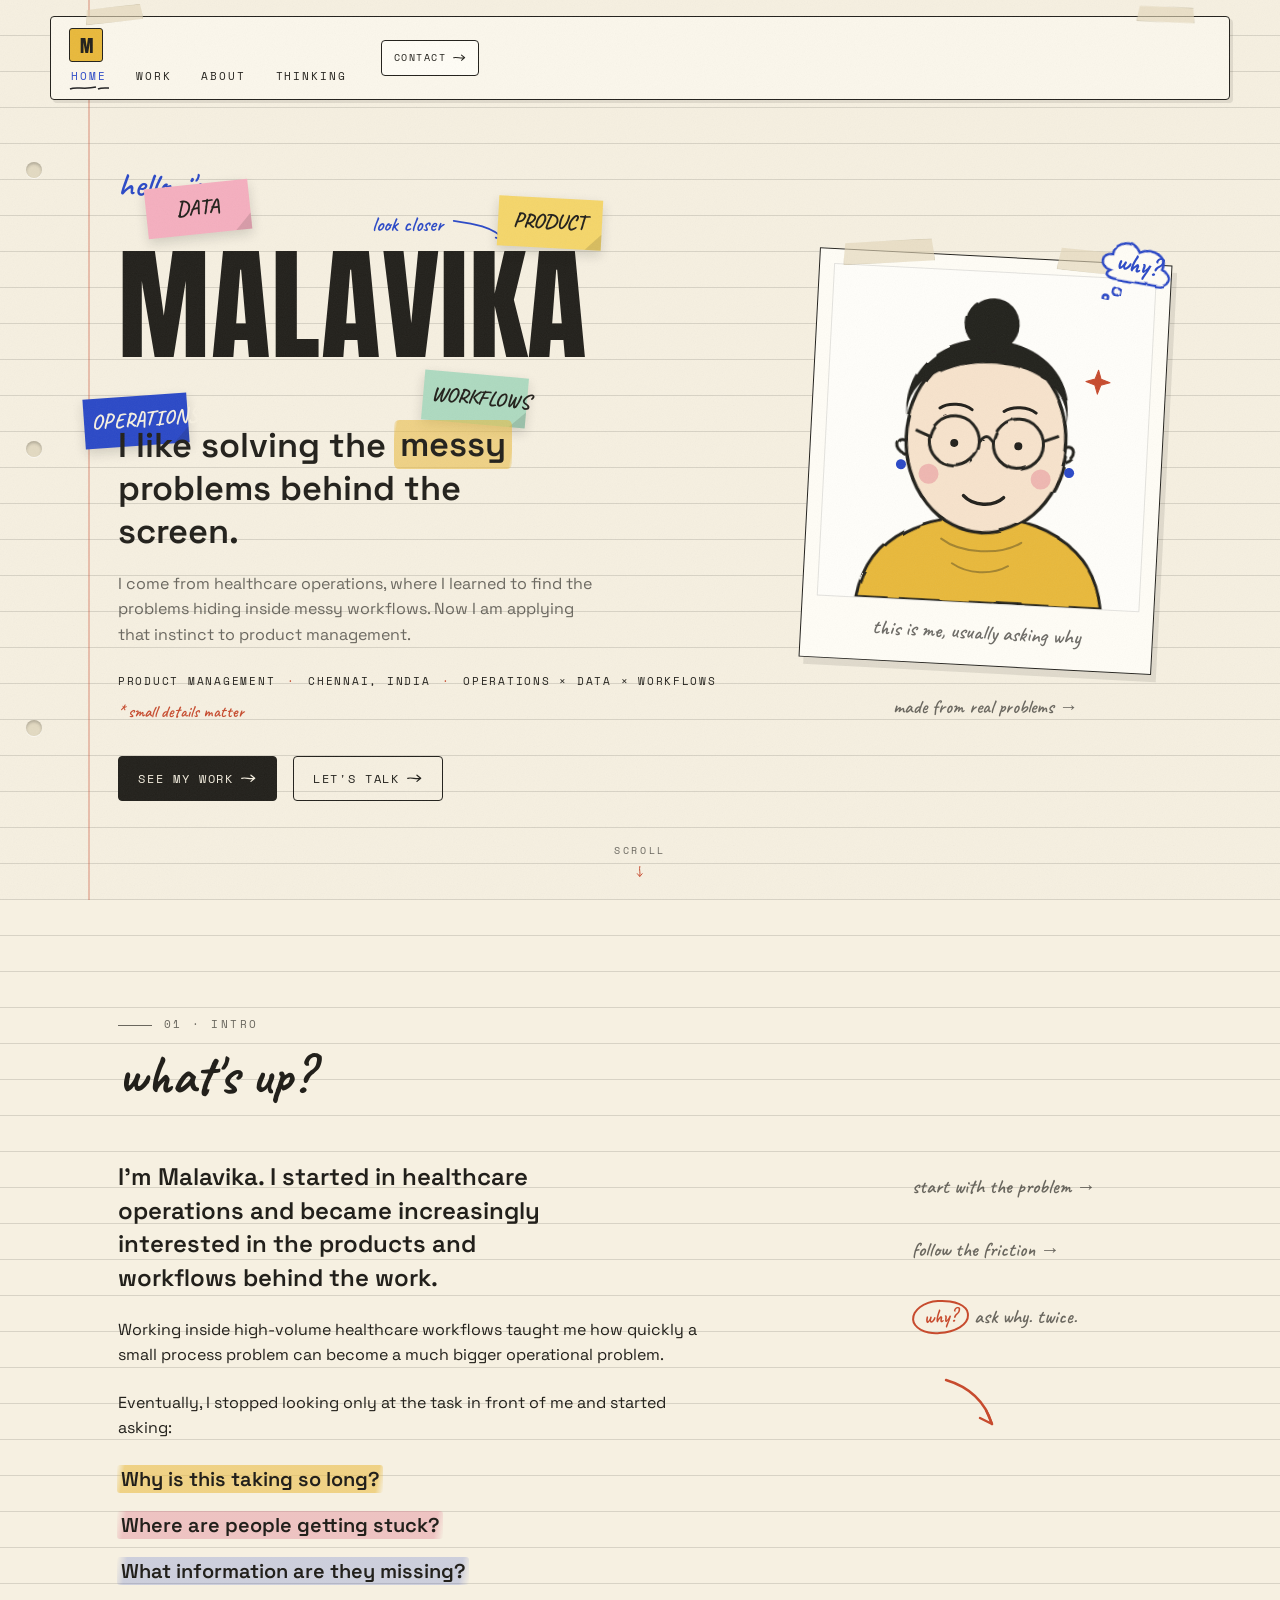
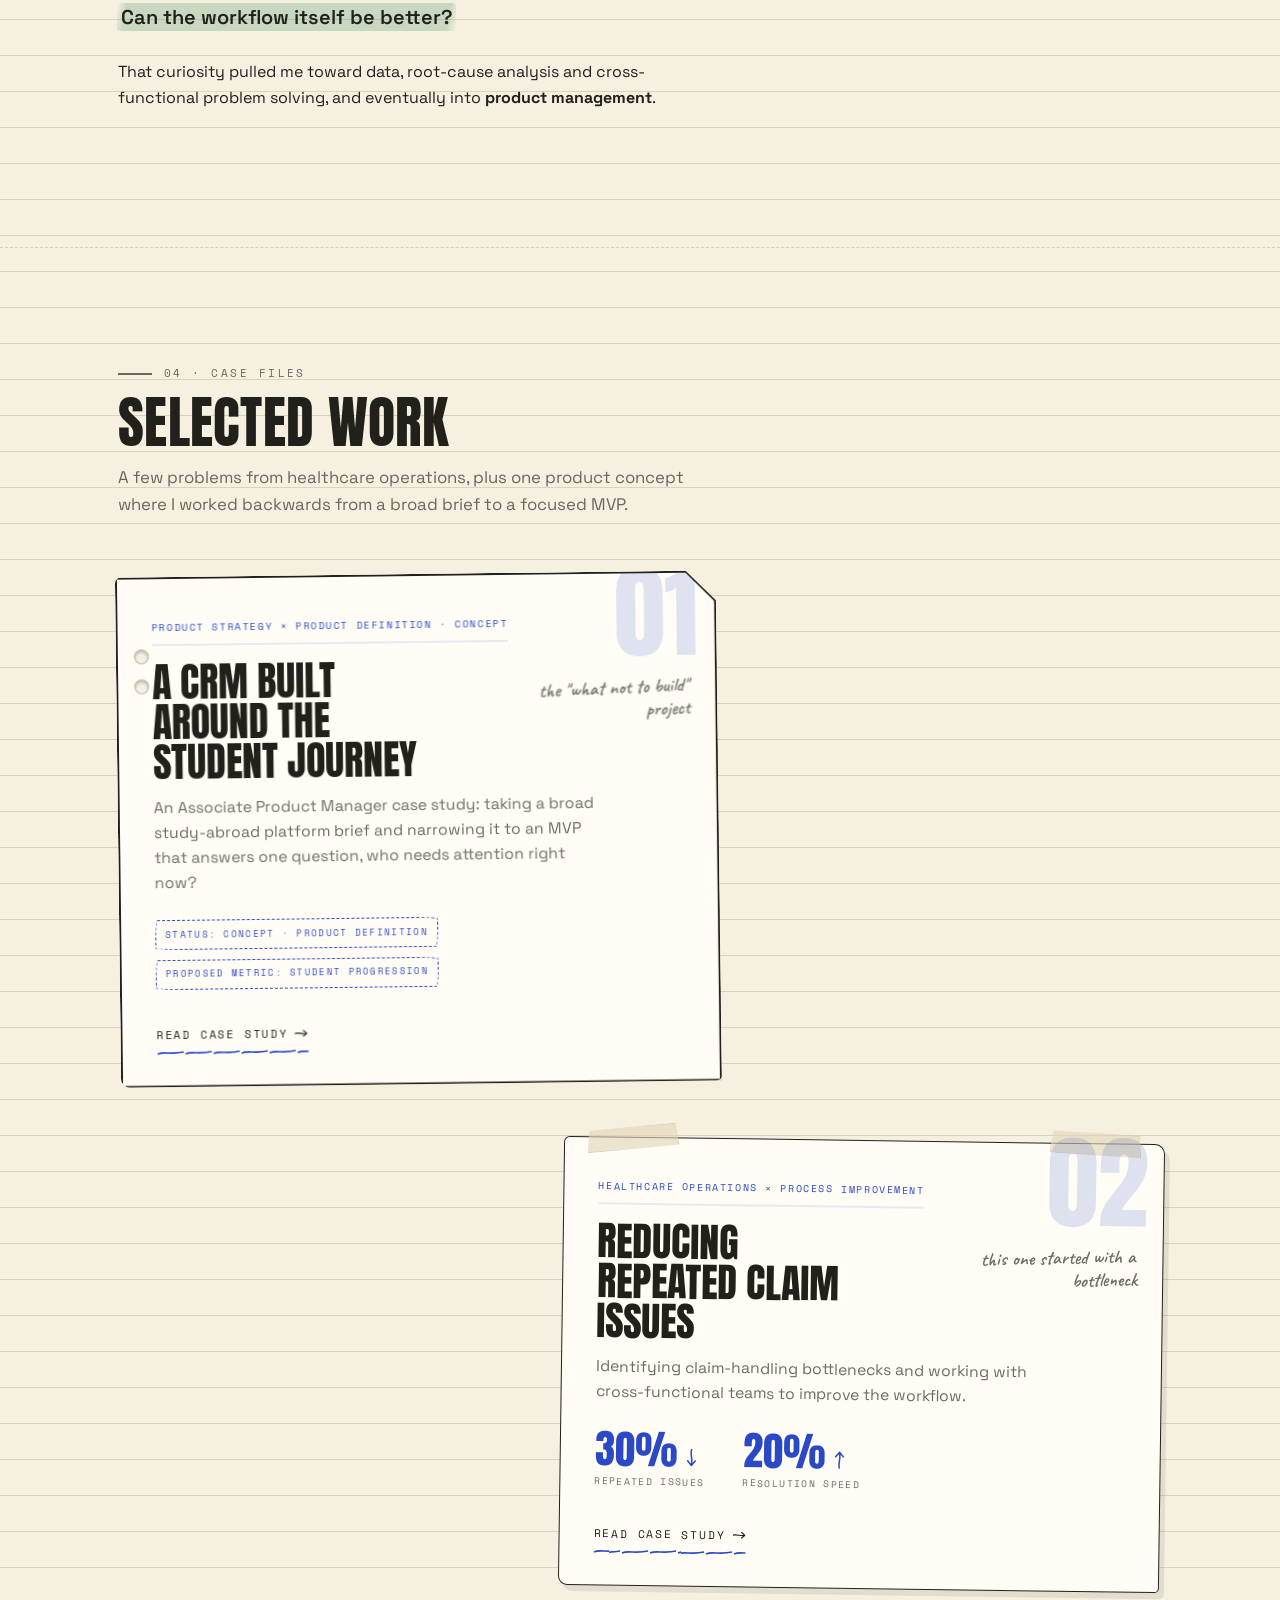
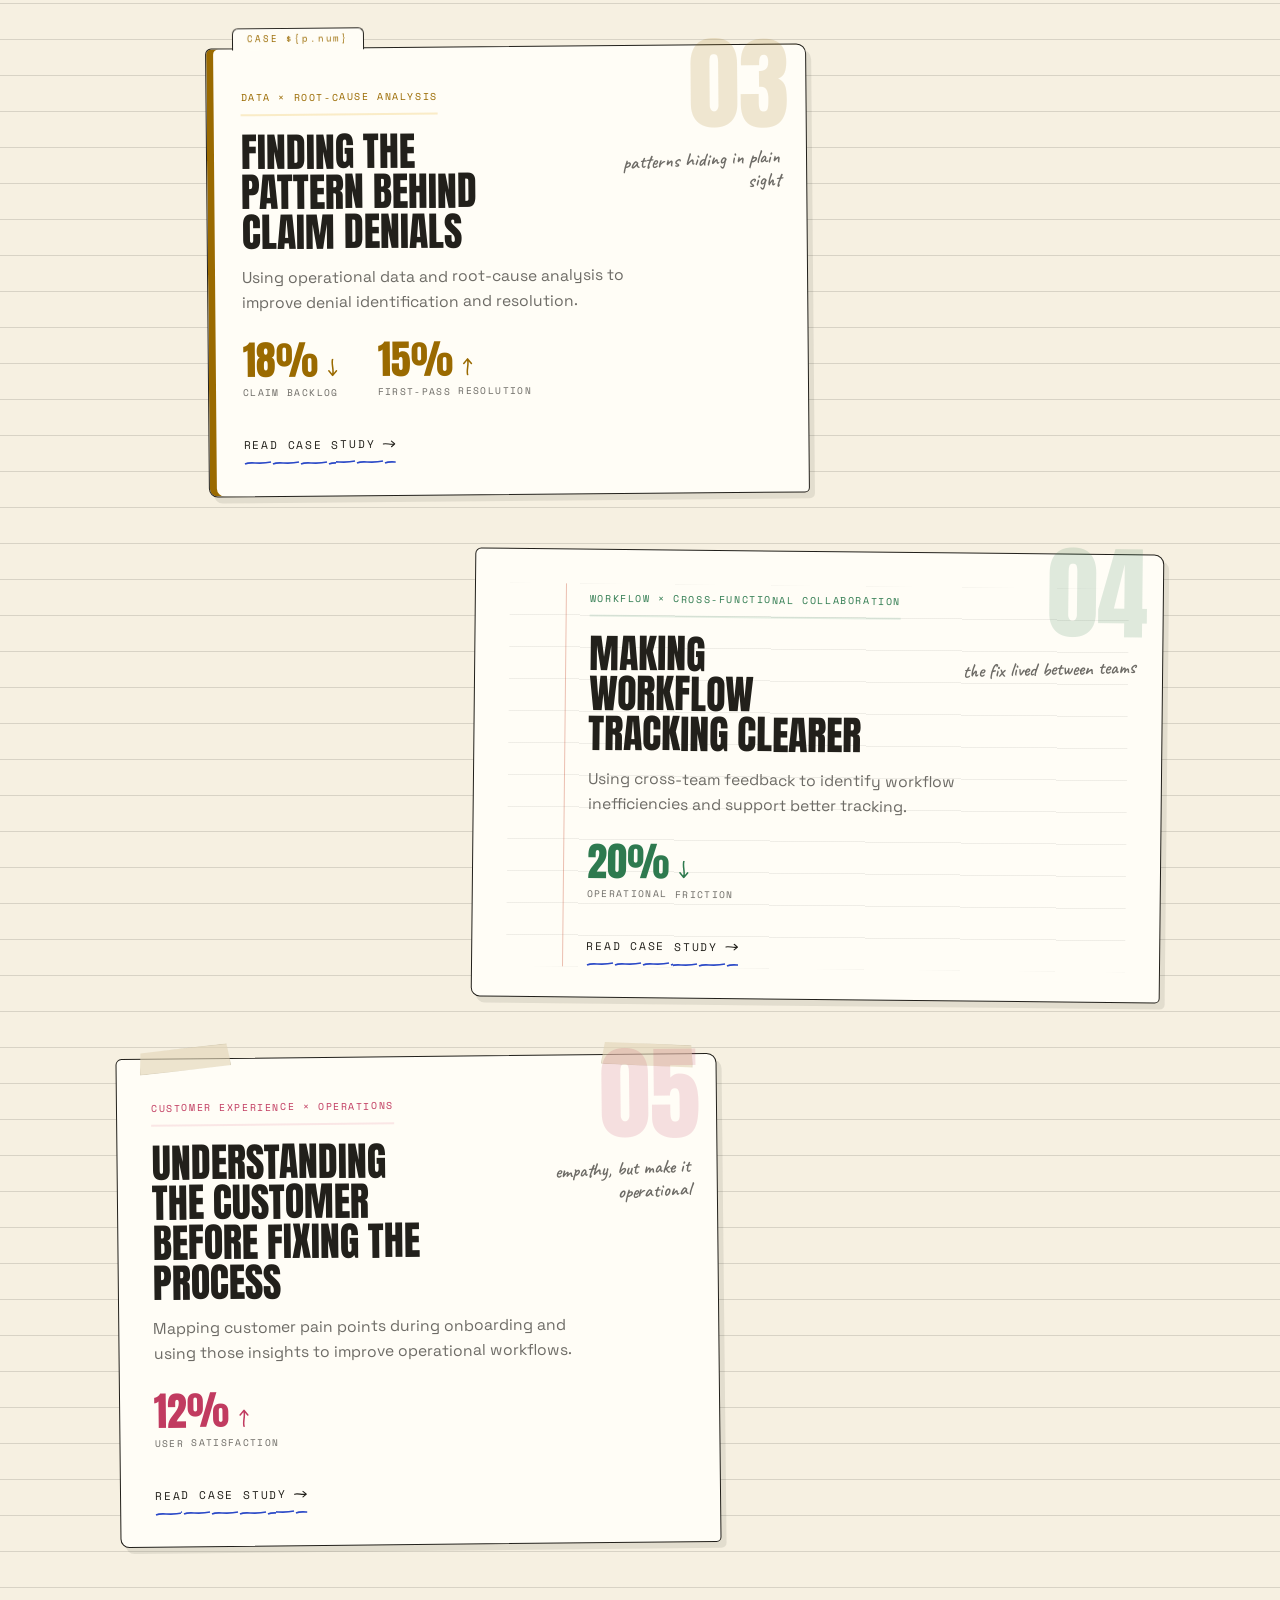
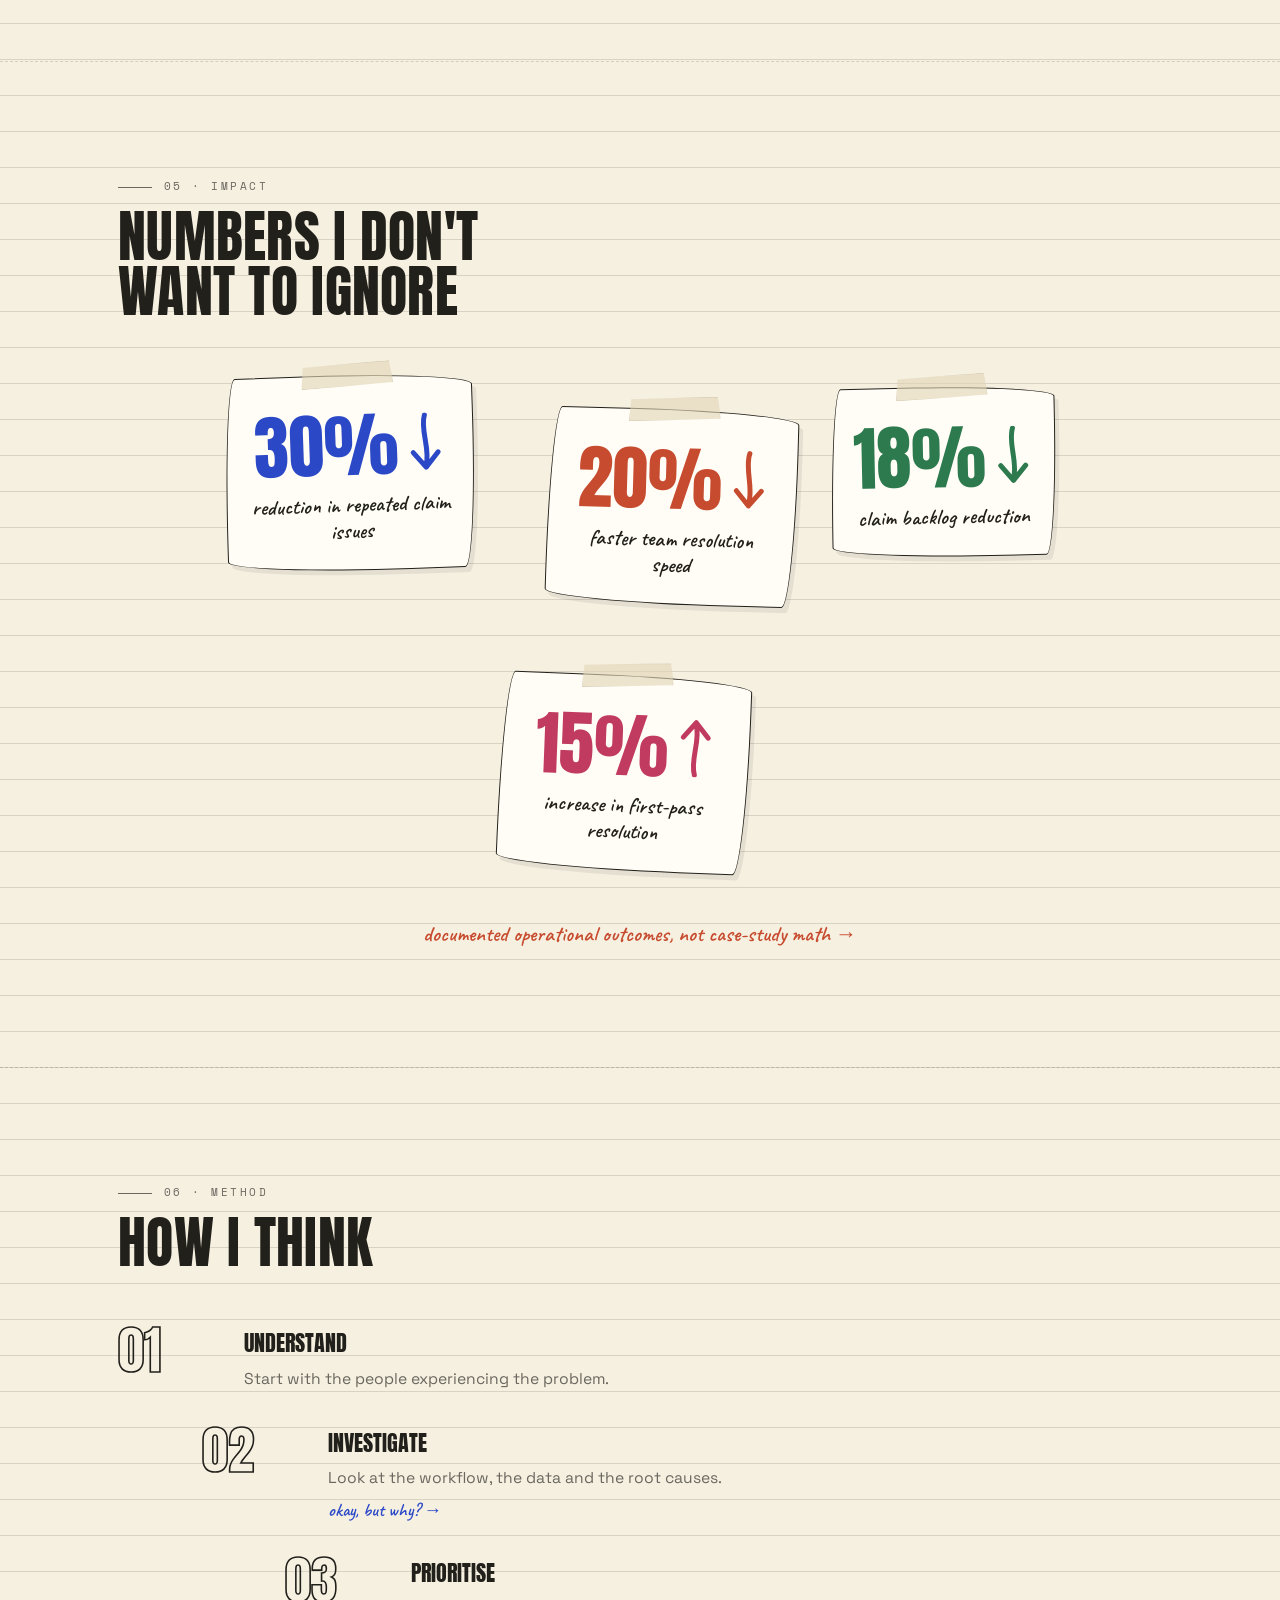
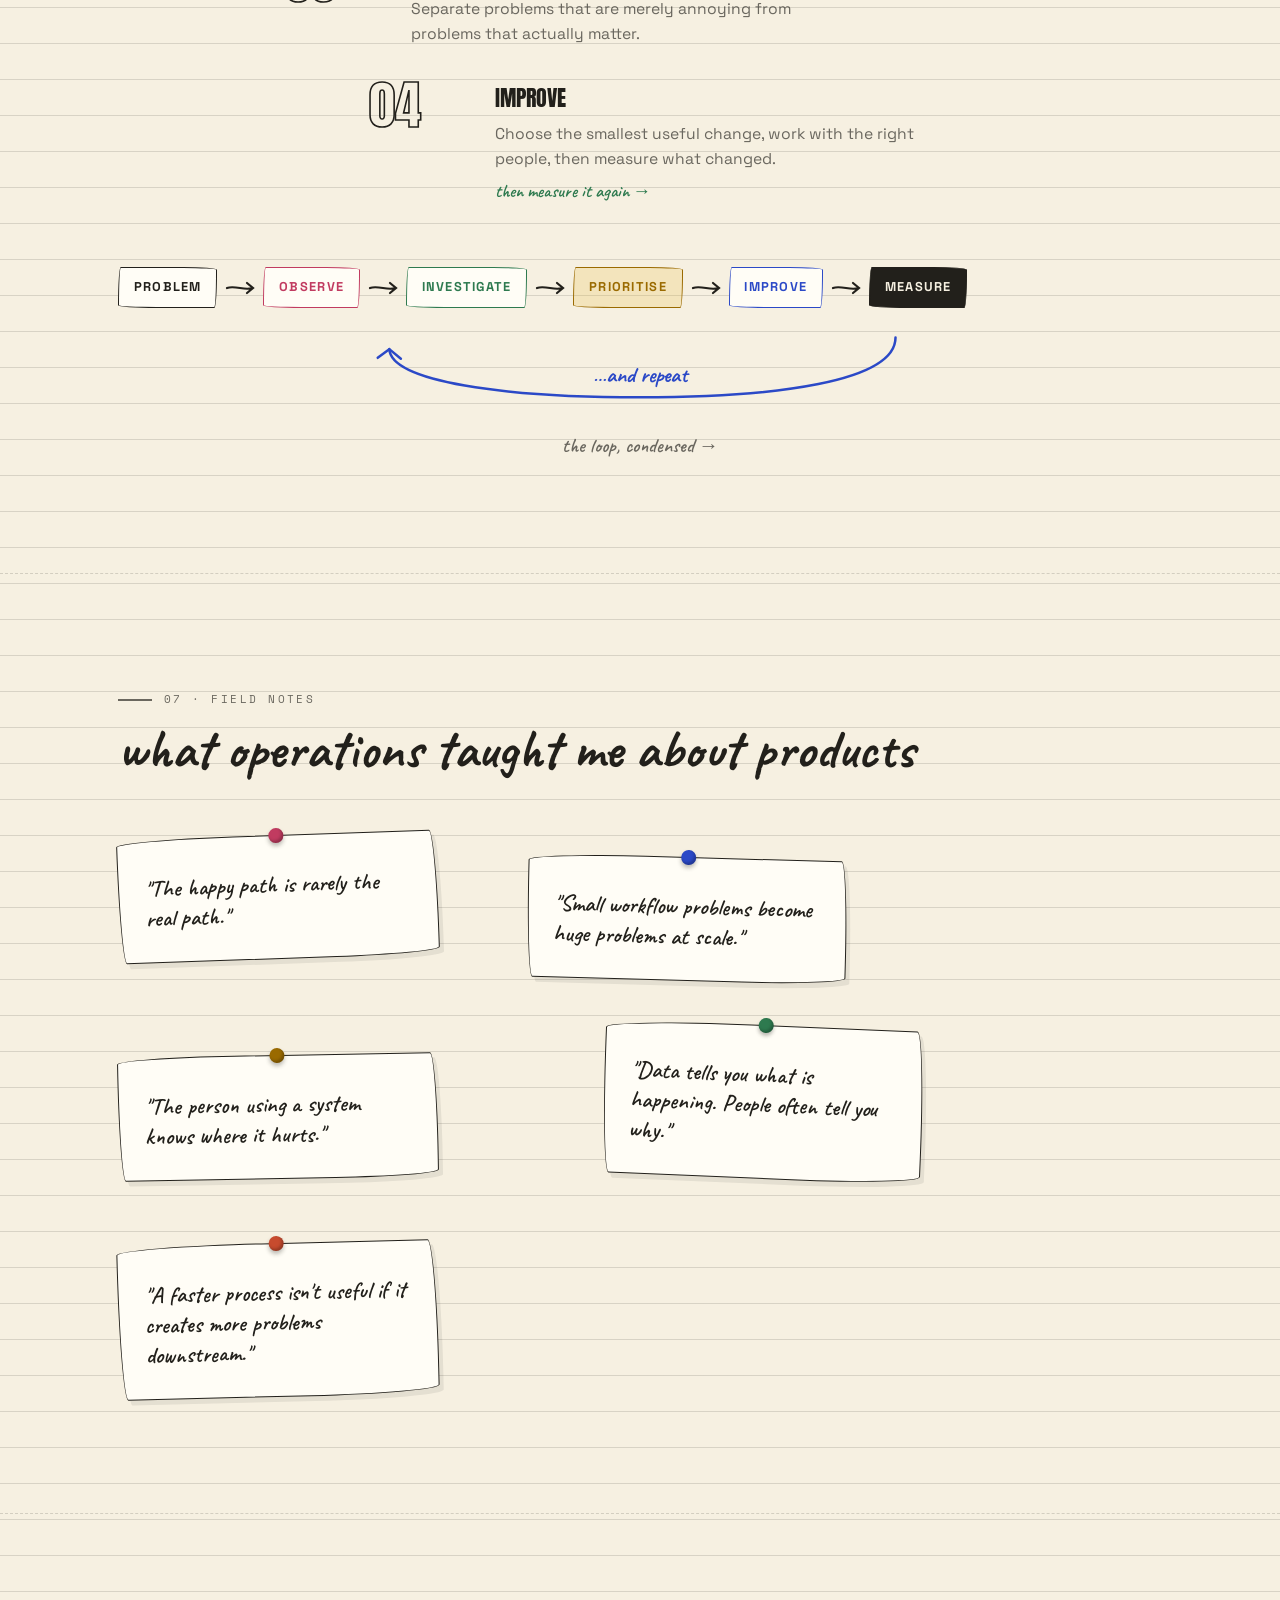
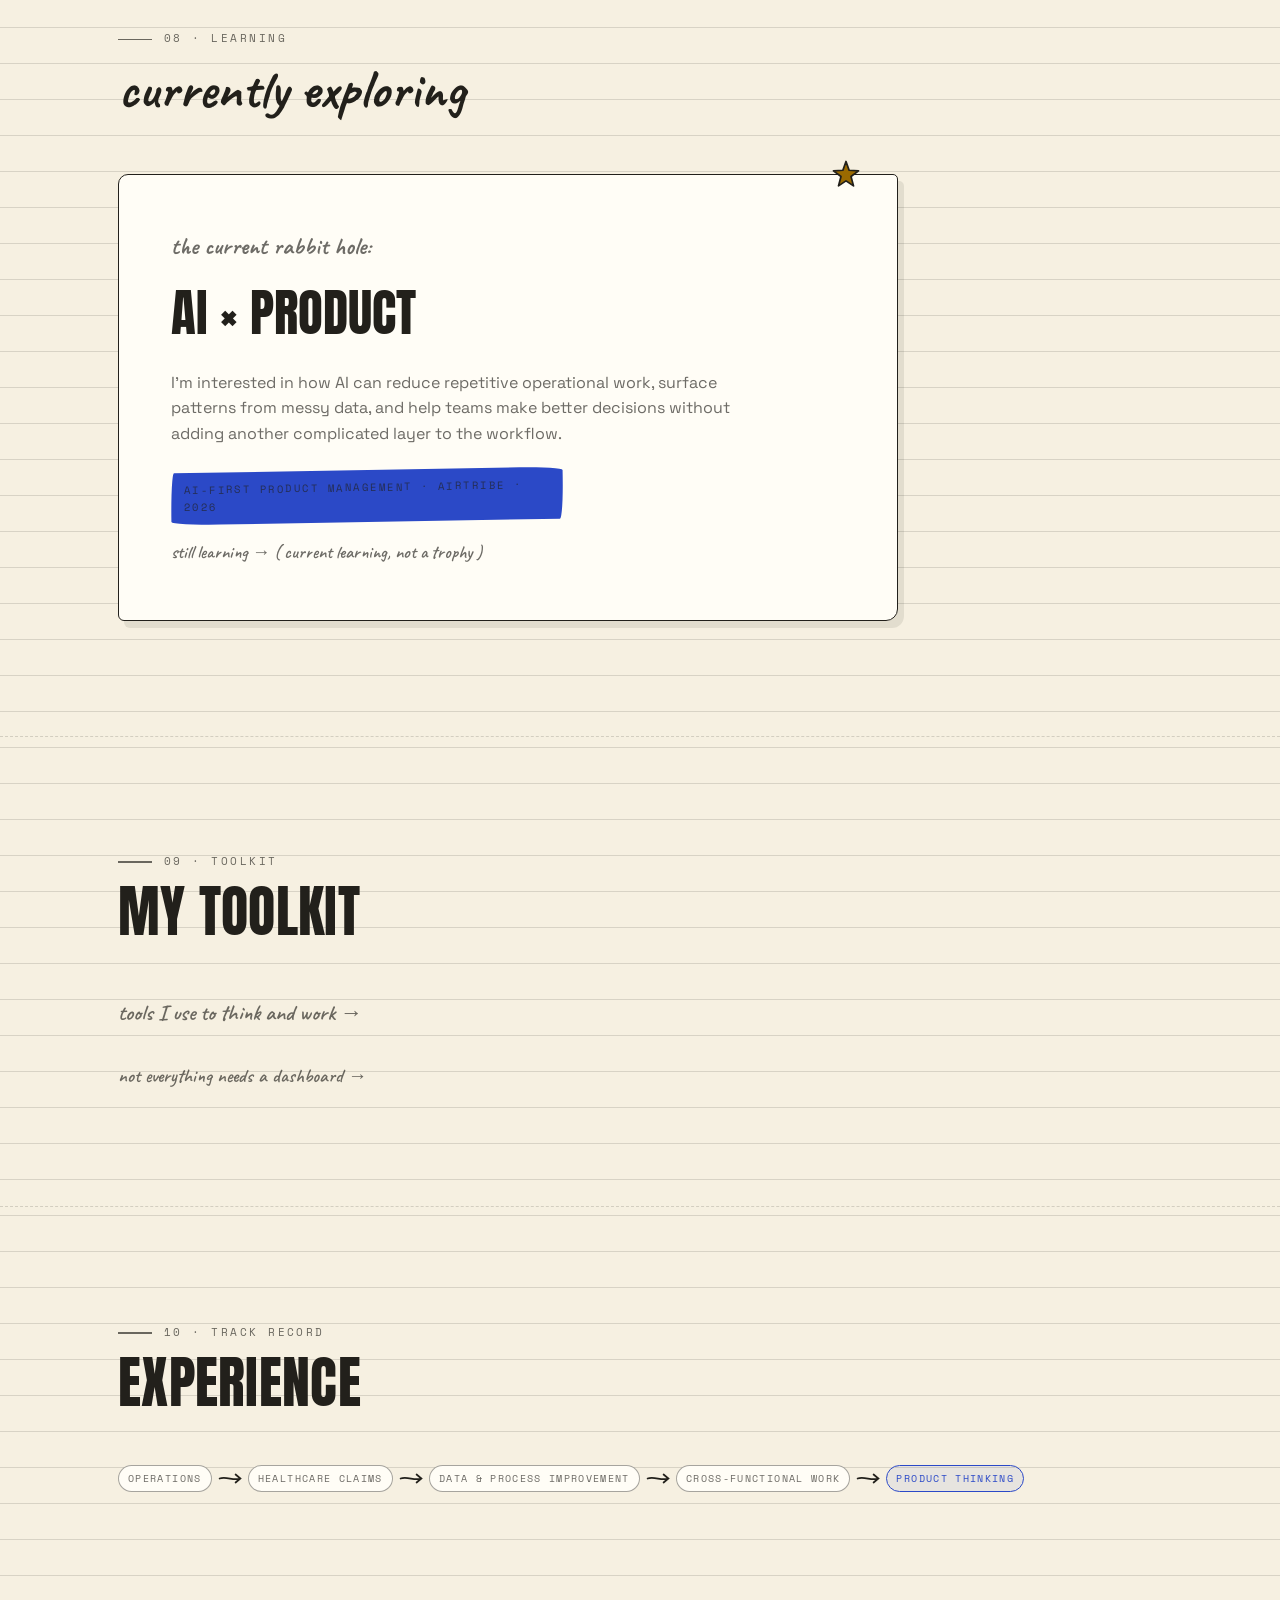
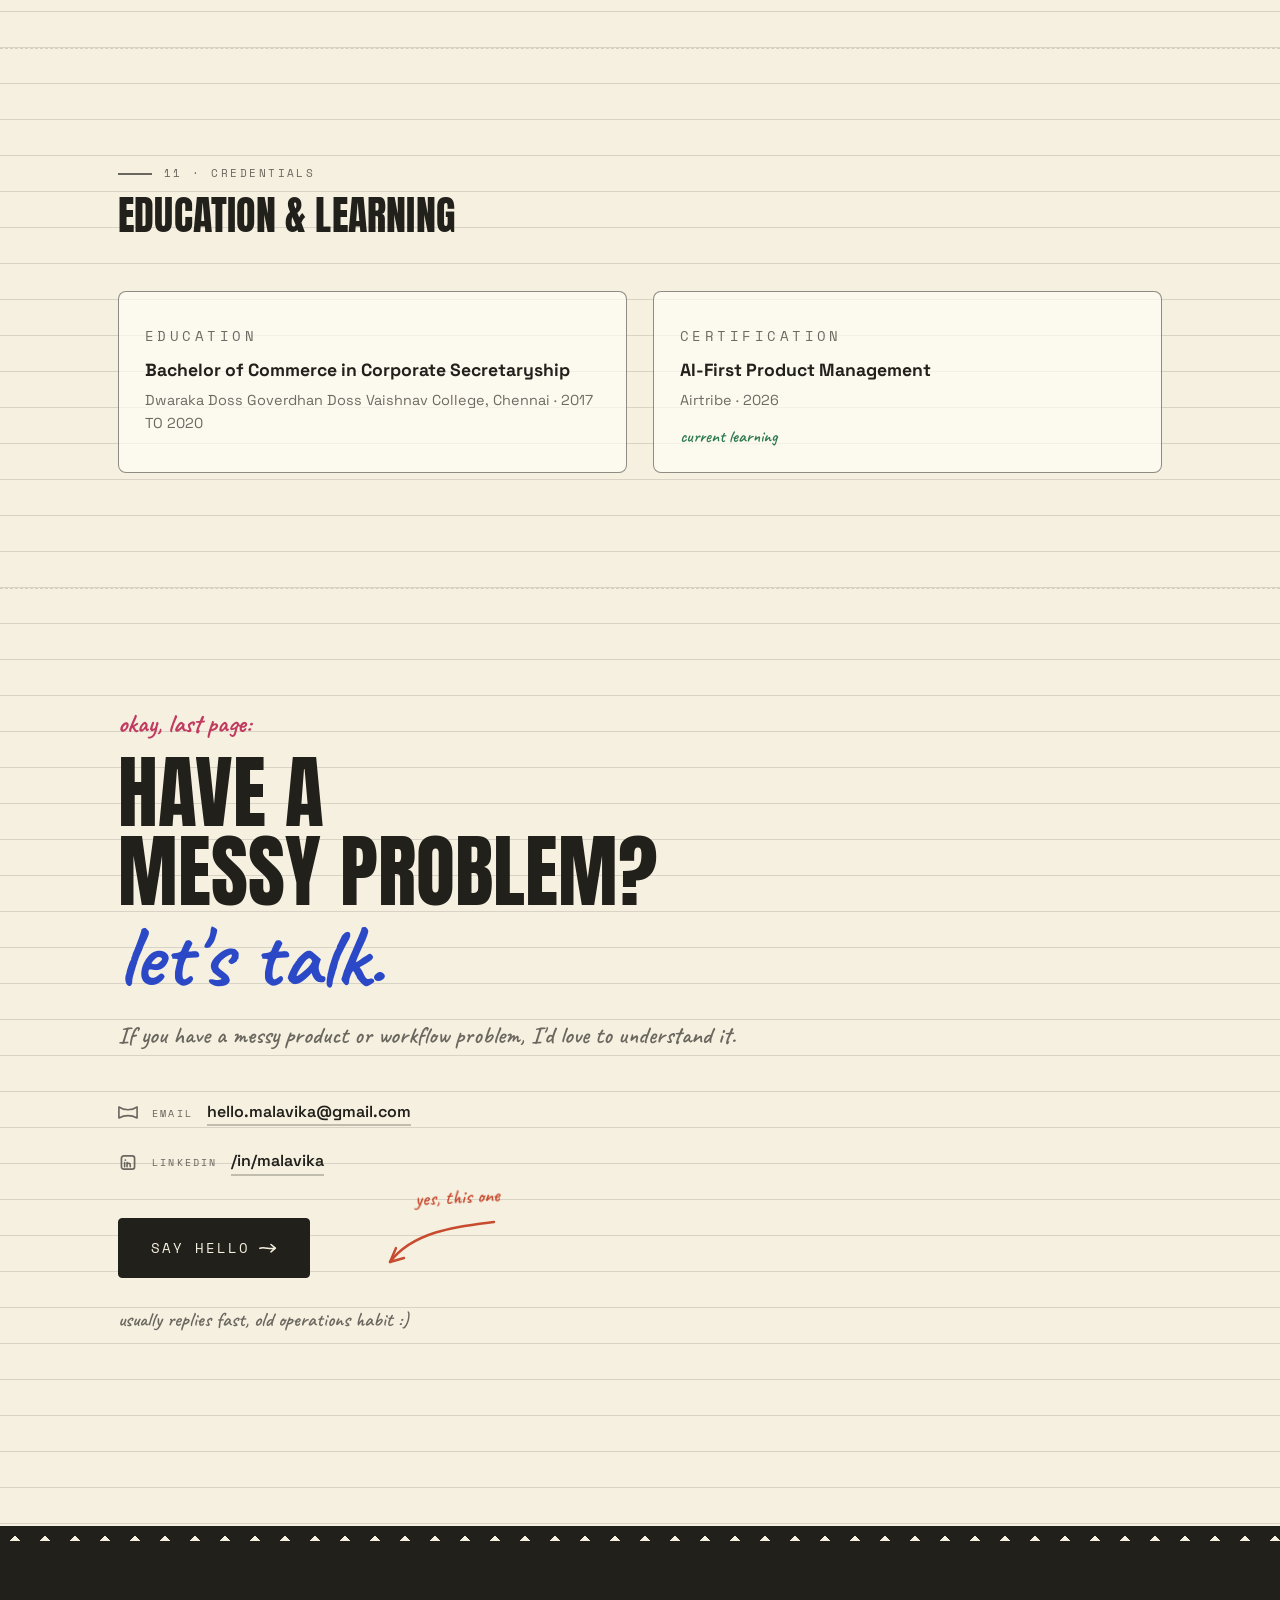
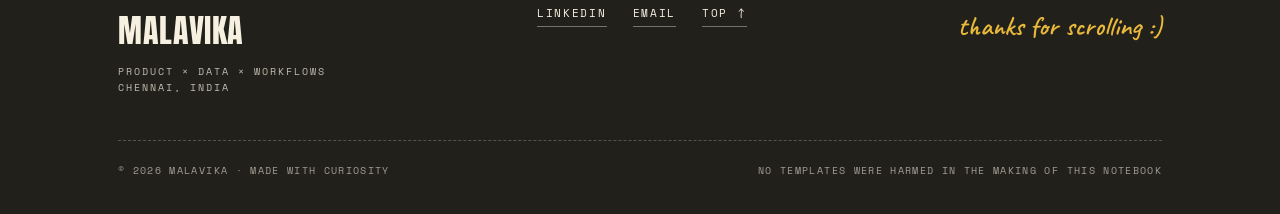
==== commit c57841c5: "Refine portfolio content hierarchy" ====
--- a/index.html
+++ b/index.html
@@ -3,8 +3,8 @@
 <head>
 <meta charset="UTF-8"/>
 <meta name="viewport" content="width=device-width, initial-scale=1"/>
-<title>Malavika · Product × Data × Workflows</title>
-<meta name="description" content="Malavika, product-minded professional from healthcare operations. Product thinking, data, workflows. Chennai, India."/>
+<title>Malavika · Product Management</title>
+<meta name="description" content="Malavika, healthcare operations professional moving into product management. Problem solving, workflows, data and product thinking. Chennai, India."/>
 <meta name="theme-color" content="#F6F0E1"/>
 
 <!-- Fonts -->
@@ -109,8 +109,8 @@
           </div>
         </div>
         <p class="hero-line reveal" style="--d:.1s">I like solving the <span class="hl hl-y">messy</span> problems behind the screen.</p>
-        <p class="hero-sub reveal" style="--d:.16s">Product-minded professional with 3+ years in healthcare operations, process improvement and data-driven problem solving, now carrying that instinct into product management.</p>
-        <p class="hero-meta mono reveal" style="--d:.22s">ASSOCIATE PRODUCT MANAGER<span class="dot" aria-hidden="true">·</span>CHENNAI, INDIA<span class="dot" aria-hidden="true">·</span>PRODUCT × DATA × WORKFLOWS</p>
+        <p class="hero-sub reveal" style="--d:.16s">I come from healthcare operations, where I learned to find the problems hiding inside messy workflows. Now I am applying that instinct to product management.</p>
+        <p class="hero-meta mono reveal" style="--d:.22s">PRODUCT MANAGEMENT<span class="dot" aria-hidden="true">·</span>CHENNAI, INDIA<span class="dot" aria-hidden="true">·</span>OPERATIONS × DATA × WORKFLOWS</p>
         <p class="hero-star hand reveal" style="--d:.26s" aria-hidden="true">* small details matter</p>
         <div class="hero-cta reveal" style="--d:.3s">
           <a class="btn btn--ink" href="#work">SEE MY WORK <svg class="ic" aria-hidden="true"><use href="#i-arr"/></svg></a>
@@ -174,16 +174,16 @@
       </header>
       <div class="about-grid">
         <div class="about-copy">
-          <p class="lead reveal">I'm Malavika, a healthcare operations professional who slowly became obsessed with the products behind the processes.</p>
-          <p class="reveal" style="--d:.08s">I've spent 3+ years inside high-volume healthcare workflows, where one small process problem can quietly turn into hundreds of unresolved claims.</p>
-          <p class="reveal" style="--d:.14s">Over time, I stopped looking only at the problem in front of me and started asking bigger, more annoying questions:</p>
+          <p class="lead reveal">I'm Malavika. I started in healthcare operations and became increasingly interested in the products and workflows behind the work.</p>
+          <p class="reveal" style="--d:.08s">Working inside high-volume healthcare workflows taught me how quickly a small process problem can become a much bigger operational problem.</p>
+          <p class="reveal" style="--d:.14s">Eventually, I stopped looking only at the task in front of me and started asking:</p>
           <ul class="qs">
             <li class="reveal" style="--d:.18s"><span class="hl hl-y">Why is this taking so long?</span></li>
             <li class="reveal" style="--d:.24s"><span class="hl hl-p">Where are people getting stuck?</span></li>
             <li class="reveal" style="--d:.3s"><span class="hl hl-b">What information are they missing?</span></li>
             <li class="reveal" style="--d:.36s"><span class="hl hl-g">Can the workflow itself be better?</span></li>
           </ul>
-          <p class="reveal" style="--d:.4s">That curiosity pulled me toward data, root-cause analysis and cross-functional collaboration, and eventually toward <strong>product thinking</strong>.</p>
+          <p class="reveal" style="--d:.4s">That curiosity pulled me toward data, root-cause analysis and cross-functional problem solving, and eventually into <strong>product management</strong>.</p>
         </div>
         <aside class="about-rail" aria-hidden="true">
           <p class="anno reveal" style="--d:.1s">start with the problem →</p>
@@ -198,151 +198,13 @@
     </div>
   </section>
 
-  <!-- ============ CAREER STORY ============ -->
-  <section class="sec" id="story">
-    <div class="wrap">
-      <header class="sec-head reveal">
-        <p class="kicker">02 · THE PATH</p>
-        <h2 class="sec-title">how I got here</h2>
-      </header>
-      <div class="story-grid">
-        <ol class="timeline">
-          <li class="reveal" style="--c:#C13B60">
-            <span class="t-year mono">2021</span>
-            <h3 class="t-co">Jana Small Finance Bank</h3>
-            <span class="t-role">Operations Assistant / Cashier</span>
-          </li>
-          <li class="reveal" style="--d:.08s;--c:#22201B">
-            <span class="t-year mono">2022</span>
-            <h3 class="t-co">Access Healthcare</h3>
-            <span class="t-role">AR Caller</span>
-          </li>
-          <li class="reveal" style="--d:.16s;--c:#2E7A4F">
-            <span class="t-year mono">2023</span>
-            <h3 class="t-co">AGS Health</h3>
-            <span class="t-role">AR Caller</span>
-          </li>
-          <li class="reveal" style="--d:.24s;--c:#9A6A00">
-            <span class="t-year mono">2025</span>
-            <h3 class="t-co">Vee Healthtek</h3>
-            <span class="t-role">Senior Associate</span>
-          </li>
-          <li class="t-now reveal" style="--d:.32s;--c:#2B49C7">
-            <span class="t-year mono">2026</span>
-            <h3 class="t-co">AI-First Product Management</h3>
-            <span class="t-role">Airtribe</span>
-            <span class="t-note hand">← currently here, learning in public</span>
-          </li>
-        </ol>
-        <aside class="ladder reveal" style="--d:.15s" aria-label="The evolution from customers to product thinking">
-          <span class="ladder__t">THE UNDERCURRENT ↓</span>
-          <span class="w lk-pink">CUSTOMERS</span>
-          <svg class="larr ic" aria-hidden="true"><use href="#i-dn"/></svg>
-          <span class="w">OPERATIONS</span>
-          <svg class="larr ic" aria-hidden="true"><use href="#i-dn"/></svg>
-          <span class="w">WORKFLOWS</span>
-          <svg class="larr ic" aria-hidden="true"><use href="#i-dn"/></svg>
-          <span class="w lk-green">DATA</span>
-          <svg class="larr ic" aria-hidden="true"><use href="#i-dn"/></svg>
-          <span class="w long lk-amber">CROSS-FUNCTIONAL PROBLEM SOLVING</span>
-          <svg class="larr ic" aria-hidden="true"><use href="#i-dn"/></svg>
-          <span class="w lk-blue">PRODUCT THINKING</span>
-          <p class="ladder__note">same instinct, bigger problems →</p>
-        </aside>
-      </div>
-    </div>
-  </section>
-
-  <!-- ============ WHAT I BRING ============ -->
-  <section class="sec" id="bring">
-    <div class="wrap">
-      <header class="sec-head reveal">
-        <p class="kicker">03 · WHAT I BRING</p>
-        <h2 class="sec-title">things I bring<br/>to the table</h2>
-      </header>
-      <div class="bring-grid">
-        <div class="bw reveal"><div class="tilt bring-card a-blue" style="--r:-1deg">
-          <div class="bring-top">
-            <span class="bring-idx mono">CARD 01</span>
-            <div>
-              <svg class="bring-sym sym" viewBox="0 0 64 64" role="img" aria-label="Magnifying glass doodle">
-                <g filter="url(#rough)" fill="none" stroke="#2B49C7" stroke-width="3.5" stroke-linecap="round">
-                  <circle cx="27" cy="27" r="15"/><path d="M38 38 L53 53"/><path d="M20 24 L26 19"/>
-                </g>
-              </svg>
-              <p class="bring-exh hand">exhibit A</p>
-            </div>
-          </div>
-          <h3>Problem solving</h3>
-          <svg class="bring-rule" viewBox="0 0 64 8" aria-hidden="true"><path d="M2 5 C 16 1, 34 8, 62 3"/></svg>
-          <p>I like getting past the obvious problem and finding what is actually causing it.</p>
-        </div></div>
-        <div class="bw b2 reveal" style="--d:.1s"><div class="tilt bring-card a-amber" style="--r:1.1deg">
-          <div class="bring-top">
-            <span class="bring-idx mono">CARD 02</span>
-            <div>
-              <svg class="bring-sym sym" viewBox="0 0 64 64" role="img" aria-label="Bar chart doodle">
-                <g filter="url(#rough)">
-                  <path d="M12 52 H54 M12 52 V12" fill="none" stroke="#22201B" stroke-width="3" stroke-linecap="round"/>
-                  <rect x="20" y="33" width="8" height="19" fill="#E9B93B" stroke="#22201B" stroke-width="1.6"/>
-                  <rect x="32" y="24" width="8" height="28" fill="#D94F72" stroke="#22201B" stroke-width="1.6"/>
-                  <rect x="44" y="15" width="8" height="37" fill="#2B49C7" stroke="#22201B" stroke-width="1.6"/>
-                </g>
-              </svg>
-              <p class="bring-exh hand">exhibit B</p>
-            </div>
-          </div>
-          <h3>Data</h3>
-          <svg class="bring-rule" viewBox="0 0 64 8" aria-hidden="true"><path d="M2 3 C 18 8, 40 1, 62 5"/></svg>
-          <p>I use operational data to find patterns, prioritise problems and measure whether a change actually helped.</p>
-        </div></div>
-        <div class="bw reveal" style="--d:.05s"><div class="tilt bring-card a-pink" style="--r:.8deg">
-          <div class="bring-top">
-            <span class="bring-idx mono">CARD 03</span>
-            <div>
-              <svg class="bring-sym sym" viewBox="0 0 64 64" role="img" aria-label="Person doodle">
-                <g filter="url(#rough)" fill="none" stroke="#C13B60" stroke-width="3.5" stroke-linecap="round">
-                  <circle cx="32" cy="21" r="11"/>
-                  <path d="M13 56 C 17 38, 47 38, 51 56"/>
-                </g>
-              </svg>
-              <p class="bring-exh hand">exhibit C</p>
-            </div>
-          </div>
-          <h3>User empathy</h3>
-          <svg class="bring-rule" viewBox="0 0 64 8" aria-hidden="true"><path d="M2 4 C 20 8, 42 2, 62 6"/></svg>
-          <p>Working close to real workflows taught me to pay attention to the people dealing with the friction every day.</p>
-        </div></div>
-        <div class="bw b4 reveal" style="--d:.15s"><div class="tilt bring-card a-green" style="--r:-.9deg">
-          <div class="bring-top">
-            <span class="bring-idx mono">CARD 04</span>
-            <div>
-              <svg class="bring-sym sym" viewBox="0 0 64 64" role="img" aria-label="Connected nodes doodle">
-                <g filter="url(#rough)">
-                  <path d="M16 20 L32 32 M48 16 L32 32 M14 46 L32 32 M50 48 L32 32" fill="none" stroke="#2E7A4F" stroke-width="2.4"/>
-                  <circle cx="16" cy="20" r="5.5" fill="#2E7A4F"/><circle cx="48" cy="16" r="5.5" fill="#2E7A4F"/>
-                  <circle cx="14" cy="46" r="5.5" fill="#2E7A4F"/><circle cx="50" cy="48" r="5.5" fill="#2E7A4F"/>
-                  <circle cx="32" cy="32" r="7" fill="#22201B"/>
-                </g>
-              </svg>
-              <p class="bring-exh hand">exhibit D</p>
-            </div>
-          </div>
-          <h3>Cross-functional thinking</h3>
-          <svg class="bring-rule" viewBox="0 0 64 8" aria-hidden="true"><path d="M2 6 C 22 2, 44 7, 62 3"/></svg>
-          <p>I enjoy connecting operations, product, technology and customer teams around the same problem.</p>
-        </div></div>
-      </div>
-    </div>
-  </section>
-
   <!-- ============ SELECTED WORK (cards are rendered by js/render.js from js/data.js) ============ -->
   <section class="sec" id="work">
     <div class="wrap">
       <header class="sec-head reveal">
         <p class="kicker">04 · CASE FILES</p>
         <h2 class="sec-title">selected work</h2>
-        <p class="sec-sub">A few problems I've worked on, from the operational side of the screen. Plus one product concept, approached the other way around.</p>
+        <p class="sec-sub">A few problems from healthcare operations, plus one product concept where I worked backwards from a broad brief to a focused MVP.</p>
       </header>
       <div class="work-grid" id="workGrid"></div>
     </div>
@@ -356,7 +218,7 @@
         <h2 class="sec-title">numbers I don't<br/>want to ignore</h2>
       </header>
       <div class="pins" id="impactPins"></div>
-      <p class="impact-note hand reveal" aria-hidden="true">from live operational work, not case-study math →</p>
+      <p class="impact-note hand reveal" aria-hidden="true">documented operational outcomes, not case-study math →</p>
     </div>
   </section>
 
@@ -394,7 +256,7 @@
           <span class="step__num" aria-hidden="true">04</span>
           <div>
             <h3>Improve</h3>
-            <p>Work with the right teams to make the workflow better, and measure what changed.</p>
+            <p>Choose the smallest useful change, work with the right people, then measure what changed.</p>
             <span class="anno" aria-hidden="true">then measure it again →</span>
           </div>
         </li>
@@ -429,7 +291,7 @@
     <div class="wrap">
       <header class="sec-head reveal">
         <p class="kicker">07 · FIELD NOTES</p>
-        <h2 class="hand-title">things operations taught me about products</h2>
+        <h2 class="hand-title">what operations taught me about products</h2>
       </header>
       <div class="lessons">
         <div class="reveal"><div class="tilt lesson" style="--r:-2deg;--pinC:#C13B60"><p>"The happy path is rarely the real path."</p></div></div>
@@ -503,7 +365,7 @@
     <div class="wrap">
       <header class="sec-head reveal">
         <p class="kicker">10 · TRACK RECORD</p>
-        <h2 class="sec-title">where I've been</h2>
+        <h2 class="sec-title">experience</h2>
       </header>
       <div class="xp-evo reveal" role="img" aria-label="Evolution: operations, healthcare claims, data and process improvement, cross-functional work, product thinking">
         <span class="w">OPERATIONS</span>
@@ -525,7 +387,7 @@
     <div class="wrap">
       <header class="sec-head reveal">
         <p class="kicker">11 · CREDENTIALS</p>
-        <h2 class="sec-title" style="font-size:clamp(1.7rem,3.6vw,2.5rem)">education &amp; certification</h2>
+        <h2 class="sec-title" style="font-size:clamp(1.7rem,3.6vw,2.5rem)">education &amp; learning</h2>
       </header>
       <div class="cred-grid">
         <div class="cred reveal">
@@ -537,21 +399,9 @@
           <p class="cred__k">CERTIFICATION</p>
           <h3>AI-First Product Management</h3>
           <p>Airtribe · 2026</p>
-          <span class="hand">evidence of learning, in progress</span>
-        </div>
-      </div>
-    </div>
-  </section>
-
-  <!-- ============ WORK I'M PROUD OF (rendered from js/data.js) ============ -->
-  <section class="sec" id="proud">
-    <div class="wrap">
-      <header class="sec-head reveal">
-        <p class="kicker">12 · PROOF</p>
-        <h2 class="sec-title">work I'm proud of</h2>
-      </header>
-      <div class="proud-grid" id="proudGrid"></div>
-      <p class="proud-note hand reveal" aria-hidden="true">documented, not decorated →</p>
+          <span class="hand">current learning</span>
+        </div>
+      </div>
     </div>
   </section>
 
@@ -561,7 +411,7 @@
       <p class="contact__k hand reveal">okay, last page:</p>
       <h2 class="reveal">have a<br/>messy problem?</h2>
       <p class="contact__talk reveal" style="--d:.1s">let's talk.</p>
-      <p class="contact__sub reveal" style="--d:.16s">Got a complicated workflow? I probably want to understand it.</p>
+      <p class="contact__sub reveal" style="--d:.16s">If you have a messy product or workflow problem, I'd love to understand it.</p>
       <div class="c-links reveal" style="--d:.22s">
         <!-- TODO: replace with Malavika's real email address (also in the footer and the SAY HELLO button below) -->
         <a class="c-link" href="mailto:hello.malavika@gmail.com">
--- a/css/main.css
+++ b/css/main.css
@@ -0,0 +1,491 @@
+/* =====================================================================
+   MAIN STYLES — base, colors, fonts, navigation and every section of
+   the main page. The case-study popup lives in css/casestudy.css.
+
+   To change the color palette: edit the :root variables below.
+   To change fonts: edit the font-family variables (and the Google
+   Fonts link in index.html).
+   ===================================================================== */
+
+/* ============ 1. TOKENS, RESET, PAPER ============ */
+:root{
+  --paper:#F6F0E1; --paper2:#FBF7EC; --card:#FFFDF6;
+  --ink:#22201B; --ink-soft:rgba(34,32,27,.66); --ink-faint:rgba(34,32,27,.14);
+  --blue:#2B49C7; --amber:#9A6A00; --green:#2E7A4F; --pink:#C13B60; --red:#C74B2E;
+  --yellow:#E9B93B; --pinkB:#D94F72; --greenB:#5FA37C; --blueB:#6E86E0;
+  --disp:'Anton',Impact,sans-serif; --body:'Space Grotesk',sans-serif;
+  --hand:'Caveat',cursive; --mono:'Space Mono',monospace;
+  --wob1:255px 15px 225px 15px / 15px 225px 15px 255px;
+  --wob2:18px 225px 18px 255px / 255px 18px 225px 18px;
+}
+*,*::before,*::after{box-sizing:border-box;margin:0;padding:0}
+html{scroll-behavior:smooth;scroll-padding-top:120px}
+body{
+  font-family:var(--body);color:var(--ink);line-height:1.6;overflow-x:hidden;
+  background-color:var(--paper);
+  background-image:repeating-linear-gradient(to bottom,transparent 0,transparent 35px,var(--ink-faint) 35px,var(--ink-faint) 36px);
+  -webkit-font-smoothing:antialiased;
+}
+/* red notebook margin line */
+body::before{content:'';position:fixed;top:0;bottom:0;left:88px;width:1.5px;background:rgba(199,75,46,.3);z-index:-1}
+@media(max-width:640px){body::before{left:22px}}
+/* subtle paper grain */
+body::after{content:'';position:fixed;inset:0;z-index:300;pointer-events:none;opacity:.06;
+  background-image:url("data:image/svg+xml;utf8,<svg xmlns='http://www.w3.org/2000/svg' width='220' height='220'><filter id='n'><feTurbulence type='fractalNoise' baseFrequency='0.9' numOctaves='2' stitchTiles='stitch'/><feColorMatrix type='saturate' values='0'/></filter><rect width='220' height='220' filter='url(%23n)'/></svg>");}
+.binder-holes{position:fixed;left:26px;top:0;bottom:0;z-index:-1;display:none}
+.binder-holes span{position:absolute;left:0;width:16px;height:16px;border-radius:50%;
+  background:#E3DAC2;box-shadow:inset 0 2px 3px rgba(0,0,0,.22),0 1px 0 rgba(255,255,255,.55)}
+.binder-holes span:nth-child(1){top:18%}.binder-holes span:nth-child(2){top:49%}.binder-holes span:nth-child(3){top:80%}
+@media(min-width:1200px){.binder-holes{display:block}}
+::selection{background:var(--yellow);color:var(--ink)}
+img,svg{display:block;max-width:100%}
+a{color:inherit}
+:focus-visible{outline:2.5px solid var(--blue);outline-offset:3px;border-radius:2px}
+.skip{position:fixed;top:-60px;left:16px;z-index:400;background:var(--ink);color:var(--paper);padding:.7em 1.2em;font-family:var(--mono);font-size:.75rem;transition:top .2s}
+.skip:focus{top:12px}
+.sr{position:absolute;width:1px;height:1px;overflow:hidden;clip:rect(0 0 0 0);white-space:nowrap}
+
+/* ============ 2. UTILITIES ============ */
+.wrap{max-width:1140px;margin-inline:auto;padding-inline:clamp(20px,5vw,48px)}
+.hand{font-family:var(--hand);font-weight:600}
+.mono{font-family:var(--mono)}
+.hl{padding:.06em .18em;margin:0 -.04em;border-radius:.15em;background-image:linear-gradient(100deg,transparent 0%,var(--hl) 3%,var(--hl) 97%,transparent 100%)}
+.hl-y{--hl:rgba(233,185,59,.55)}.hl-p{--hl:rgba(217,79,114,.28)}.hl-b{--hl:rgba(43,73,199,.2)}.hl-g{--hl:rgba(62,142,98,.25)}
+.circled{display:inline-block;border:2px solid var(--red);border-radius:48% 52% 55% 45% / 55% 45% 52% 48%;padding:.12em .5em;transform:rotate(-3deg);color:var(--red)}
+.a-blue{--acc:#2B49C7;--accbg:rgba(43,73,199,.1)} .a-amber{--acc:#9A6A00;--accbg:rgba(233,185,59,.25)}
+.a-green{--acc:#2E7A4F;--accbg:rgba(62,142,98,.14)} .a-pink{--acc:#C13B60;--accbg:rgba(217,79,114,.13)} .a-red{--acc:#C74B2E;--accbg:rgba(199,75,46,.12)}
+/* tape */
+.tape{position:absolute;width:92px;height:24px;background:rgba(226,214,183,.62);border:1px solid rgba(34,32,27,.09);
+  clip-path:polygon(3% 8%,97% 0,100% 92%,0 100%);box-shadow:0 1px 2px rgba(34,32,27,.08)}
+.tape--l{top:-12px;left:22px;transform:rotate(-5deg)}
+.tape--r{top:-12px;right:22px;transform:rotate(4deg)}
+.tape--c{top:-13px;left:50%;transform:translateX(-50%) rotate(-2deg)}
+/* sticky note */
+.sticky{position:relative;width:104px;padding:13px 8px 16px;text-align:center;font-family:var(--hand);font-weight:700;font-size:1.3rem;line-height:1;
+  box-shadow:0 5px 12px rgba(34,32,27,.16);transform:rotate(var(--r,2deg));transition:transform .28s ease,box-shadow .28s ease}
+.sticky::after{content:'';position:absolute;right:0;bottom:0;border-style:solid;border-width:0 0 16px 16px;border-color:transparent transparent rgba(34,32,27,.14) transparent}
+.sticky:hover,.sticky:focus-visible{transform:rotate(calc(var(--r,2deg)*.2)) translateY(-5px) scale(1.04);box-shadow:0 14px 24px rgba(34,32,27,.2)}
+.sticky__tip{position:absolute;top:calc(100% + 7px);left:50%;transform:translateX(-50%) rotate(-2deg);white-space:nowrap;
+  font-family:var(--hand);font-weight:600;font-size:1rem;color:var(--ink-soft);opacity:0;transition:opacity .25s;pointer-events:none}
+.sticky:hover .sticky__tip,.sticky:focus-visible .sticky__tip{opacity:1}
+.sticky--y{background:#F5D66A;color:var(--ink)} .sticky--b{background:#2B49C7;color:var(--paper)}
+.sticky--p{background:#F5AFBF;color:var(--ink)} .sticky--g{background:#AEDAC0;color:var(--ink)}
+/* section shell */
+.sec{padding:clamp(72px,9vw,116px) 0;position:relative}
+.sec + .sec{border-top:1.5px dashed rgba(34,32,27,.16)}
+.sec--grid{background-image:repeating-linear-gradient(90deg,transparent 0,88px,rgba(34,32,27,.03) 88px,89px)}
+.sec-head{margin-bottom:clamp(36px,5vw,56px)}
+.kicker{font-family:var(--mono);font-size:.7rem;letter-spacing:.22em;color:var(--ink-soft);text-transform:uppercase;margin-bottom:14px}
+.kicker::before{content:'';display:inline-block;width:34px;height:1.5px;background:currentColor;vertical-align:middle;margin-right:12px}
+.sec-title{font-family:var(--disp);font-weight:400;text-transform:uppercase;font-size:clamp(2.1rem,4.8vw,3.5rem);line-height:.98;letter-spacing:.005em}
+.hand-title{font-family:var(--hand);font-weight:700;font-size:clamp(2.3rem,4.8vw,3.4rem);line-height:1.05}
+.sec-sub{margin-top:14px;font-size:1.05rem;color:var(--ink-soft);max-width:56ch}
+/* buttons */
+.btn{display:inline-flex;align-items:center;gap:.65em;font-family:var(--mono);font-size:.75rem;letter-spacing:.14em;
+  padding:1em 1.6em;border:1.7px solid var(--ink);background:var(--card);color:var(--ink);text-decoration:none;cursor:pointer;
+  border-radius:4px;transition:transform .22s ease,box-shadow .22s ease,background .22s}
+.btn .ic{width:1.25em;height:.72em;flex:none}
+.btn--ink{background:var(--ink);color:var(--paper)}
+.btn--ghost{background:transparent}
+.btn:hover{transform:translate(-2px,-2px);box-shadow:4px 4px 0 var(--ink)}
+.btn--big{font-size:.9rem;padding:1.2em 2.2em}
+.ic{width:1.2em;height:.7em}.ic--dn{width:.7em;height:1.1em}
+/* icons draw their stroke from currentColor */
+.sym{color:var(--acc,var(--ink))}
+/* reveal + hand-drawn line animations */
+.reveal{transition:opacity .65s ease var(--d,0s),transform .65s cubic-bezier(.25,.7,.25,1) var(--d,0s)}
+.js .reveal{opacity:0;transform:translateY(26px)}
+.js .reveal.in{opacity:1;transform:translateY(0)}
+.animsvg path[pathLength]{stroke-dasharray:1;stroke-dashoffset:1;transition:stroke-dashoffset 1s cubic-bezier(.3,.6,.3,1) .25s}
+.animsvg.in path[pathLength]{stroke-dashoffset:0}
+.tilt{transform:rotate(var(--r,0deg));transition:transform .3s ease,box-shadow .3s ease}
+/* handwritten annotation */
+.anno{font-family:var(--hand);font-weight:600;font-size:1.25rem;color:var(--ink-soft);line-height:1.25}
+
+/* ============ 3. NAV ============ */
+.nav{position:fixed;top:16px;left:50%;transform:translateX(-50%);z-index:160;width:min(1180px,calc(100% - 24px));
+  display:flex;align-items:center;gap:26px;padding:11px 18px;background:var(--paper2);
+  border:1.6px solid var(--ink);border-radius:4px;box-shadow:3px 3px 0 rgba(34,32,27,.1);transition:top .25s,padding .25s}
+.nav.scrolled{top:8px;padding:6px 16px}
+.nav__tape{position:absolute;top:-11px;width:58px;height:17px;background:rgba(226,214,183,.62);border:1px solid rgba(34,32,27,.09);
+  clip-path:polygon(4% 10%,96% 0,100% 90%,0 100%)}
+.nav__tape--l{left:34px;transform:rotate(-5deg)} .nav__tape--r{right:34px;transform:rotate(4deg)}
+.nav__logo{display:inline-flex;align-items:center;gap:12px;text-decoration:none}
+.nav__m{font-family:var(--disp);font-size:1.15rem;line-height:1;display:grid;place-items:center;width:34px;height:34px;
+  border:1.6px solid var(--ink);border-radius:3px;background:var(--yellow)}
+.nav__word{font-family:var(--disp);font-size:1rem;letter-spacing:.08em;display:none}
+.nav__links{display:flex;gap:clamp(14px,2vw,26px);margin-left:auto;list-style:none}
+.nav__links a{font-family:var(--mono);font-size:.66rem;letter-spacing:.18em;text-decoration:none;padding:6px 2px 8px;position:relative;transition:color .2s}
+.nav__links a::after{content:'';position:absolute;left:0;right:0;bottom:2px;height:5px;opacity:0;transition:opacity .2s;
+  background:url("data:image/svg+xml;utf8,<svg xmlns='http://www.w3.org/2000/svg' width='28' height='6' viewBox='0 0 28 6'><path d='M1 4 C 7 1, 14 5, 27 2' fill='none' stroke='%23222' stroke-width='1.5'/></svg>") repeat-x}
+.nav__links a:hover{color:var(--blue)}
+.nav__links a:hover::after,.nav__links a.active::after{opacity:1}
+.nav__links a.active{color:var(--blue)}
+.nav__cta{margin-left:6px;font-size:.64rem;padding:.85em 1.2em}
+.nav__burger{display:none;margin-left:auto;background:none;border:1.6px solid var(--ink);border-radius:3px;width:40px;height:36px;
+  place-items:center;cursor:pointer;color:var(--ink)}
+.nav__burger svg{width:20px;height:14px}
+@media(max-width:940px){
+  .nav__links,.nav__cta{display:none}
+  .nav__burger{display:grid}
+  .nav__word{display:inline}
+  .nav{gap:14px}
+}
+/* mobile menu */
+.menu{position:fixed;inset:0;z-index:150;background-color:var(--paper);
+  background-image:repeating-linear-gradient(to bottom,transparent 0,transparent 35px,var(--ink-faint) 35px,var(--ink-faint) 36px);
+  padding:120px clamp(24px,8vw,60px) 40px;visibility:hidden;opacity:0;transform:translateY(-12px);transition:.3s}
+body.menu-open .menu{visibility:visible;opacity:1;transform:none}
+.menu__nav{display:flex;flex-direction:column;gap:6px}
+.menu__nav a{display:flex;align-items:baseline;gap:16px;text-decoration:none;padding:12px 0;border-bottom:1.5px dashed rgba(34,32,27,.18);
+  font-family:var(--disp);font-size:2rem;letter-spacing:.02em}
+.menu__nav a span{font-family:var(--hand);font-size:1.2rem;color:var(--ink-soft);font-weight:600}
+.menu__nav a:hover{color:var(--blue)}
+.menu__cta{border-bottom:none;margin-top:18px;align-self:flex-start;background:var(--ink);color:var(--paper);padding:.5em .7em;border-radius:4px}
+
+/* ============ 4. HERO ============ */
+.hero{min-height:100vh;display:flex;align-items:center;padding:150px 0 90px;position:relative}
+.hero__grid{display:grid;grid-template-columns:minmax(0,1.28fr) minmax(0,.72fr);gap:clamp(28px,5vw,70px);align-items:center;width:100%}
+.hero-hello{font-size:clamp(1.6rem,2.6vw,2.2rem);color:var(--blue);margin-bottom:2px}
+.hero__namezone{position:relative;display:inline-block;padding:34px 0 30px}
+.hero-name{font-family:var(--disp);font-weight:400;font-size:clamp(3.2rem,9.6vw,8.4rem);line-height:.92;letter-spacing:.005em;cursor:default}
+.hero-name span{display:inline-block;transition:transform .38s cubic-bezier(.2,.85,.3,1.35)}
+.hero-name:hover span:nth-child(3n+1){transform:translateY(-7px) rotate(-4deg)}
+.hero-name:hover span:nth-child(3n+2){transform:translateY(5px) rotate(3deg)}
+.hero-name:hover span:nth-child(3n){transform:translateY(-9px) rotate(5deg) scale(1.02)}
+.hero-name:hover span:nth-child(4){transform:translateY(8px) rotate(-3.5deg)}
+.squiggle{width:min(320px,74%);margin-top:2px}
+.squiggle path{stroke:var(--blue);stroke-width:5;fill:none;stroke-linecap:round;stroke-dasharray:1;stroke-dashoffset:1;transition:stroke-dashoffset .7s ease}
+.hero-name:hover + .squiggle path,.hero-name:focus-visible + .squiggle path{stroke-dashoffset:0}
+.hero-look{position:absolute;top:-6px;left:54%;color:var(--blue);font-size:1.3rem;display:flex;align-items:flex-start;gap:6px}
+.look-arr{width:64px;height:28px;margin-top:10px}
+.look-arr path{stroke:var(--blue);stroke-width:2.4;fill:none;stroke-linecap:round}
+.hero-stickies{position:absolute;inset:0;pointer-events:none}
+.hero-stickies .sticky{position:absolute;pointer-events:auto}
+.hs-1{top:-16px;right:-14px}.hs-2{bottom:-30px;left:-34px}.hs-3{top:-30px;left:6%}.hs-4{bottom:-8px;right:13%}
+.hero-line{font-size:clamp(1.35rem,2.7vw,2.15rem);font-weight:600;line-height:1.25;max-width:20ch;margin-top:8px}
+.hero-sub{margin-top:18px;color:var(--ink-soft);max-width:48ch;font-size:1rem}
+.hero-meta{margin-top:26px;font-size:.68rem;letter-spacing:.16em;color:var(--ink)}
+.hero-meta .dot{margin:0 12px;color:var(--red)}
+.hero-star{margin-top:8px;font-size:1.05rem;color:var(--red)}
+.hero-cta{margin-top:30px;display:flex;gap:16px;flex-wrap:wrap}
+.hero__side{justify-self:center;width:100%;max-width:360px}
+.polaroid{position:relative;background:#FFFDF6;border:1.6px solid var(--ink);padding:14px 14px 16px;
+  transform:rotate(3deg);box-shadow:5px 7px 0 rgba(34,32,27,.1);transition:transform .3s ease,box-shadow .3s ease}
+.polaroid:hover{transform:rotate(.6deg) translateY(-4px);box-shadow:8px 11px 0 rgba(34,32,27,.12)}
+.polaroid figcaption{font-family:var(--hand);font-weight:600;font-size:1.3rem;text-align:center;margin-top:12px;color:var(--ink-soft)}
+.portrait{aspect-ratio:320/330;background:#FFFEFA;border:1px solid rgba(34,32,27,.12)}
+.whybub{position:absolute;top:-38px;right:-16px;width:96px;transform:rotate(7deg)}
+.whybub path,.whybub circle{stroke:var(--blue);stroke-width:2.6;fill:#FFFDF6}
+.whybub text{font-family:var(--hand);font-weight:700;font-size:26px;fill:var(--blue)}
+.hero-made{margin-top:26px;text-align:center;font-size:1.2rem;color:var(--ink-soft)}
+.hero__scroll{position:absolute;left:50%;transform:translateX(-50%);bottom:22px;text-decoration:none;font-size:.6rem;letter-spacing:.28em;
+  color:var(--ink-soft);display:flex;flex-direction:column;align-items:center;gap:8px}
+.hero__scroll .ic{width:.8em;height:1.2em;color:var(--red);animation:bob 2.6s ease-in-out infinite}
+@keyframes bob{0%,100%{transform:translateY(0)}50%{transform:translateY(7px)}}
+@media(max-width:900px){
+  .hero{padding-top:130px}
+  .hero__grid{grid-template-columns:1fr;gap:56px}
+  .hero__side{max-width:330px;margin-inline:auto}
+  .hero-stickies{position:static;display:flex;flex-wrap:wrap;gap:14px;padding:10px 0 4px}
+  .hero-stickies .sticky{position:static}
+  .hero-look{position:static;margin-bottom:4px}
+  .look-arr{display:none}
+  .hero__namezone{padding:6px 0 8px;display:block}
+  .hero__scroll{display:none}
+}
+
+/* ============ 5. ABOUT ============ */
+.about-grid{display:grid;grid-template-columns:minmax(0,1fr) 250px;gap:clamp(36px,6vw,80px)}
+.about-copy .lead{font-size:clamp(1.2rem,2.2vw,1.5rem);font-weight:600;line-height:1.4;max-width:30ch}
+.about-copy p{margin-bottom:22px;max-width:58ch}
+.about-copy .qs{list-style:none;margin:6px 0 26px}
+.about-copy .qs li{margin-bottom:14px;font-weight:600;font-size:clamp(1.05rem,2vw,1.25rem)}
+.about-rail{display:flex;flex-direction:column;gap:38px;padding-top:14px}
+.rail-arrow{width:70px;height:60px;margin-left:24px}
+.rail-arrow path{stroke:var(--red);stroke-width:2.4;fill:none;stroke-linecap:round}
+@media(max-width:900px){
+  .about-grid{grid-template-columns:1fr}
+  .about-rail{flex-direction:row;flex-wrap:wrap;gap:14px 30px;padding:18px 0 0;border-top:1.5px dashed rgba(34,32,27,.18)}
+  .rail-arrow{display:none}
+}
+
+/* ============ 6. CAREER STORY ============ */
+.story-grid{display:grid;grid-template-columns:minmax(0,1fr) 320px;gap:clamp(36px,6vw,72px);align-items:start}
+.timeline{list-style:none;position:relative}
+.timeline::before{content:'';position:absolute;left:9px;top:14px;bottom:14px;width:0;border-left:2px dashed rgba(34,32,27,.35)}
+.timeline li{position:relative;padding:0 0 34px 48px}
+.timeline li:last-child{padding-bottom:0}
+.timeline li::before{content:'';position:absolute;left:1px;top:7px;width:18px;height:18px;background:var(--c,var(--ink));
+  border:1.8px solid var(--ink);border-radius:47% 53% 55% 45% / 55% 45% 52% 48%}
+.t-year{font-family:var(--mono);font-size:.72rem;letter-spacing:.2em;color:var(--ink-soft)}
+.t-co{font-family:var(--disp);font-weight:400;font-size:clamp(1.35rem,2.6vw,1.8rem);text-transform:uppercase;margin:4px 0 2px}
+.t-role{font-family:var(--hand);font-weight:700;font-size:1.3rem;color:var(--blue);display:block}
+.t-now{border:1.8px dashed var(--blue);background:rgba(43,73,199,.06);padding:18px 18px 16px 48px !important;border-radius:8px}
+.t-note{display:block;font-family:var(--hand);font-size:1.1rem;color:var(--red);margin-top:4px}
+.ladder{border:1.8px solid var(--ink);background:var(--card);border-radius:var(--wob1);padding:28px 26px 24px;transform:rotate(.8deg);
+  display:flex;flex-direction:column;align-items:flex-start;gap:10px}
+.ladder__t{font-family:var(--mono);font-size:.6rem;letter-spacing:.24em;color:var(--ink-soft);margin-bottom:6px}
+.ladder span.w{font-weight:700;font-size:.82rem;letter-spacing:.08em;padding:.55em 1em;border:1.6px solid rgba(34,32,27,.4);
+  border-radius:var(--wob2);background:var(--paper2);color:var(--ink-soft)}
+.ladder span.w.long{max-width:200px;text-align:center;line-height:1.35}
+.ladder .lk-pink{border-color:var(--pink);color:var(--pink)}
+.ladder .lk-green{border-color:var(--green);color:var(--green)}
+.ladder .lk-amber{border-color:var(--amber);color:var(--amber)}
+.ladder .lk-blue{background:var(--blue);color:var(--paper);border-color:var(--blue)}
+.ladder .larr{width:14px;height:22px;align-self:center;color:var(--ink-soft)}
+.ladder__note{margin-top:14px;font-family:var(--hand);font-weight:600;font-size:1.25rem;color:var(--red)}
+@media(max-width:900px){.story-grid{grid-template-columns:1fr}}
+
+/* ============ 7. WHAT I BRING ============ */
+.bring-grid{display:grid;grid-template-columns:1fr 1fr;gap:clamp(26px,4vw,46px)}
+.bring-card{background:var(--card);border:1.7px solid var(--ink);border-radius:8px 4px 10px 5px;padding:clamp(24px,3vw,36px);position:relative;
+  box-shadow:4px 5px 0 rgba(34,32,27,.08)}
+.bring-grid .b2{margin-top:30px}
+.bring-grid .b4{margin-top:30px}
+.bring-top{display:flex;justify-content:space-between;align-items:flex-start;margin-bottom:16px}
+.bring-idx{font-family:var(--mono);font-size:.66rem;letter-spacing:.2em;color:var(--acc)}
+.bring-sym{width:64px;height:64px}
+.bring-exh{font-family:var(--hand);font-size:1rem;color:var(--ink-soft);text-align:right;margin-top:2px}
+.bring-card h3{font-family:var(--disp);font-weight:400;font-size:1.55rem;text-transform:uppercase;letter-spacing:.01em}
+.bring-rule{width:64px;height:8px;margin:10px 0 14px}
+.bring-rule path{stroke:var(--acc);stroke-width="3";fill:none;stroke-linecap:round}
+.bring-card p{color:var(--ink-soft);font-size:.98rem}
+.bw:hover .tilt{transform:rotate(0deg) translateY(-6px);box-shadow:7px 9px 0 rgba(34,32,27,.12)}
+.bw .tilt{box-shadow:4px 5px 0 rgba(34,32,27,.08)}
+@media(max-width:760px){.bring-grid{grid-template-columns:1fr}.bring-grid .b2,.bring-grid .b4{margin-top:0}}
+
+/* ============ 8. SELECTED WORK ============ */
+.work-grid{display:grid;grid-template-columns:repeat(12,1fr);gap:56px 20px}
+.pw{grid-column:1/8}
+.pw:nth-child(2){grid-column:6/13}
+.pw:nth-child(3){grid-column:2/9}
+.pw:nth-child(4){grid-column:5/13}
+.pw:nth-child(5){grid-column:1/8}
+.pcard{position:relative;background:var(--card);border:1.7px solid var(--ink);border-radius:6px 10px 5px 9px;
+  padding:34px 34px 30px;box-shadow:5px 6px 0 rgba(34,32,27,.09)}
+.pcard__num{position:absolute;top:-12px;right:16px;font-family:var(--disp);font-size:6.4rem;line-height:1;color:var(--acc);opacity:.15;pointer-events:none}
+.pcard__note{position:absolute;top:104px;right:26px;max-width:190px;text-align:right;font-family:var(--hand);font-weight:600;
+  font-size:1.2rem;line-height:1.2;color:var(--ink-soft);transform:rotate(-2deg)}
+.pcard__cat{font-family:var(--mono);font-size:.62rem;letter-spacing:.16em;color:var(--acc);border-bottom:2px solid var(--accbg);padding-bottom:8px;display:inline-block}
+.pcard h3{font-family:var(--disp);font-weight:400;font-size:clamp(1.7rem,3.2vw,2.5rem);text-transform:uppercase;line-height:1;margin:16px 0 14px;max-width:14ch}
+.pcard__desc{color:var(--ink-soft);max-width:44ch;font-size:.98rem}
+.pcard__metrics{display:flex;gap:clamp(18px,3vw,38px);flex-wrap:wrap;margin:24px 0 26px}
+.pm__num{font-family:var(--disp);font-size:2.5rem;line-height:1;color:var(--acc)}
+.pm{display:flex;flex-direction:column;gap:5px}
+.pm__row{display:flex;align-items:baseline;gap:8px}
+.pm__row .ic{width:.85em;height:1.15em;color:var(--acc)}
+.pm__lbl{font-family:var(--mono);font-size:.6rem;letter-spacing:.14em;color:var(--ink-soft);text-transform:uppercase}
+.pcard__status{display:flex;flex-wrap:wrap;gap:10px;margin:24px 0 26px}
+.pst{font-family:var(--mono);font-size:.58rem;letter-spacing:.14em;border:1.6px dashed var(--acc);color:var(--acc);
+  border-radius:var(--wob2);padding:.7em 1em;background:var(--card)}
+.pcard__cta{display:inline-flex;align-items:center;gap:.6em;font-family:var(--mono);font-size:.7rem;letter-spacing:.16em;
+  text-decoration:none;color:var(--ink);padding:10px 0 12px;background-position:0 100%;background-repeat:repeat-x;
+  background-image:url("data:image/svg+xml;utf8,<svg xmlns='http://www.w3.org/2000/svg' width='28' height='6' viewBox='0 0 28 6'><path d='M1 4 C 7 1, 14 5, 27 2' fill='none' stroke='%232B49C7' stroke-width='1.6'/></svg>");
+  transition:color .2s}
+.pcard__cta .ic{transition:transform .25s}
+.pcard__cta:hover{color:var(--blue)}
+.pcard__cta:hover .ic{transform:translateX(5px)}
+.pw:hover .tilt{transform:rotate(0deg) translateY(-7px);box-shadow:9px 12px 0 rgba(34,32,27,.12)}
+/* project card visual variants: t1 = taped sheet, t2 = folder tab, t3 = punched folder, t4 = legal-pad lines */
+.pc-t2 .pcard{box-shadow:inset 7px 0 0 0 var(--acc),5px 6px 0 rgba(34,32,27,.09)}
+.pc-t2 .tab{position:absolute;top:-21px;left:26px;background:var(--card);border:1.7px solid var(--ink);border-bottom:none;
+  border-radius:6px 6px 0 0;padding:3px 14px;font-family:var(--mono);font-size:.58rem;letter-spacing:.2em;color:var(--acc)}
+.pc-t3 .pcard{background:var(--ink);border:none;padding:1.8px;clip-path:polygon(0 0,calc(100% - 30px) 0,100% 30px,100% 100%,0 100%);
+  box-shadow:5px 6px 0 rgba(34,32,27,.12)}
+.pc-t3 .pcard__in{background:var(--card);clip-path:polygon(0 0,calc(100% - 28.6px) 0,100% 28.6px,100% 100%,0 100%);
+  padding:34px 34px 30px;position:relative}
+.pc-t3 .hole{position:absolute;left:16px;width:15px;height:15px;border-radius:50%;background:var(--paper);
+  box-shadow:inset 0 2px 3px rgba(0,0,0,.22);border:1px solid rgba(34,32,27,.25)}
+.pc-t3 .hole--a{top:70px}.pc-t3 .hole--b{top:100px}
+.pc-t4 .pcard__in{background-image:
+  linear-gradient(90deg,transparent 0 56px,rgba(199,75,46,.35) 56px 57.5px,transparent 57.5px),
+  repeating-linear-gradient(to bottom,transparent 0 31px,rgba(34,32,27,.07) 31px 32px)}
+@media(min-width:761px){.pc-t4 .pcard__in{padding-left:80px}}
+@media(max-width:1000px){.pw,.pw:nth-child(2),.pw:nth-child(3),.pw:nth-child(4),.pw:nth-child(5){grid-column:1/-1}}
+@media(max-width:860px){.pcard__note{position:static;text-align:left;max-width:none;margin:0 0 10px;display:block}}
+
+/* ============ 9. IMPACT NUMBERS ============ */
+.pins{display:flex;flex-wrap:wrap;gap:30px;justify-content:center;align-items:flex-start}
+.pin{width:min(250px,100%);background:var(--card);border:1.7px solid var(--ink);border-radius:var(--wob2);
+  padding:34px 22px 26px;text-align:center;position:relative;box-shadow:4px 5px 0 rgba(34,32,27,.08)}
+.pins > div:nth-child(2){margin-top:34px}
+.pins > div:nth-child(3){margin-top:12px}
+.pins > div:nth-child(4){margin-top:40px}
+.pin__num{font-family:var(--disp);font-size:4.4rem;line-height:1;color:var(--acc);display:flex;justify-content:center;align-items:baseline;gap:8px}
+.pin__num .ic{width:.55em;height:.85em;color:var(--acc)}
+.pin__cap{display:block;margin-top:12px;font-family:var(--hand);font-weight:600;font-size:1.35rem;line-height:1.2;color:var(--ink)}
+.pin:hover .tilt{transform:rotate(0deg) translateY(-5px);box-shadow:7px 9px 0 rgba(34,32,27,.12)}
+.impact-note{margin-top:46px;text-align:center;font-size:1.35rem;color:var(--red)}
+@media(max-width:640px){.pins{flex-direction:column;align-items:center}.pins > div{margin-top:0 !important}}
+
+/* ============ 10. HOW I THINK ============ */
+.steps{list-style:none;display:flex;flex-direction:column;gap:34px;margin-bottom:64px}
+.step{display:grid;grid-template-columns:104px 1fr;gap:22px;max-width:640px;align-items:start}
+.step:nth-child(2){margin-left:8%}
+.step:nth-child(3){margin-left:16%}
+.step:nth-child(4){margin-left:24%}
+.step__num{font-family:var(--disp);font-size:3.3rem;line-height:.9;color:transparent;-webkit-text-stroke:1.6px var(--ink)}
+@supports not (-webkit-text-stroke:1px black){.step__num{color:rgba(34,32,27,.25)}}
+.step h3{font-family:var(--disp);font-weight:400;font-size:1.35rem;text-transform:uppercase}
+.step p{color:var(--ink-soft);font-size:.98rem;margin-top:6px;max-width:44ch}
+.step .anno{display:block;margin-top:8px;color:var(--acc,var(--ink-soft));font-size:1.15rem}
+.flow{display:flex;flex-wrap:wrap;align-items:center;gap:12px 8px}
+.fn{font-weight:700;font-size:.8rem;letter-spacing:.1em;padding:.75em 1.15em;border:1.8px solid var(--ink);
+  border-radius:var(--wob2);background:var(--card)}
+.fn-pink{border-color:var(--pink);color:var(--pink)}
+.fn-green{border-color:var(--green);color:var(--green)}
+.fn-amber{border-color:var(--amber);color:var(--amber);background:rgba(233,185,59,.22)}
+.fn-blue{border-color:var(--blue);color:var(--blue)}
+.fn-ink{background:var(--ink);color:var(--paper)}
+.farr{width:30px;height:16px;color:var(--ink)}
+.farr path{stroke:currentColor;stroke-width:2.2;fill:none;stroke-linecap:round}
+.flow-loop{display:block;width:min(540px,92%);margin:18px auto 0}
+.flow-loop path{stroke:var(--blue);stroke-width:2.6;fill:none;stroke-linecap:round}
+.flow-loop text{font-family:var(--hand);font-weight:700;font-size:23px;fill:var(--blue)}
+.flow-caption{text-align:center;margin-top:20px}
+.flow-mob-note{display:none;text-align:center;font-size:1.3rem;color:var(--blue);margin-top:14px}
+@media(max-width:640px){
+  .step{grid-template-columns:74px 1fr}
+  .step:nth-child(n){margin-left:0}
+  .step__num{font-size:2.4rem}
+  .flow{flex-direction:column;align-items:center}
+  .flow .farr{transform:rotate(90deg)}
+  .flow-loop{display:none}
+  .flow-mob-note{display:block}
+}
+
+/* ============ 11. OPERATIONS LESSONS ============ */
+.lessons{display:flex;flex-wrap:wrap;gap:30px}
+.lesson{width:min(320px,100%);background:var(--card);border:1.7px solid var(--ink);border-radius:var(--wob1);
+  padding:34px 26px 28px;position:relative;box-shadow:4px 5px 0 rgba(34,32,27,.08)}
+.lesson::before{content:'';position:absolute;top:-8px;left:50%;transform:translateX(-50%) rotate(3deg);
+  width:15px;height:15px;border-radius:50%;background:var(--pinC,var(--red));box-shadow:0 3px 4px rgba(34,32,27,.3),inset -2px -2px 3px rgba(0,0,0,.25)}
+.lesson p{font-family:var(--hand);font-weight:600;font-size:1.45rem;line-height:1.3}
+.lesson:hover .tilt{transform:rotate(0deg) translateY(-5px);box-shadow:7px 9px 0 rgba(34,32,27,.12)}
+.lessons > div:nth-child(2){margin-top:22px}.lessons > div:nth-child(3){margin-top:44px}
+.lessons > div:nth-child(4){margin-top:14px}.lessons > div:nth-child(5){margin-top:34px}
+@media(max-width:700px){.lessons{flex-direction:column;align-items:center}.lessons > div{margin-top:0 !important;width:100%}}
+
+/* ============ 12. PLAYGROUND (hidden; styles kept for when it returns) ============ */
+.pg-list{border-top:1.5px dashed rgba(34,32,27,.18)}
+.pg-row{display:grid;grid-template-columns:64px 1fr auto;gap:22px;align-items:center;padding:26px 12px;
+  border-bottom:1.5px dashed rgba(34,32,27,.18);transition:background .25s,transform .25s}
+.pg-row:hover{background:rgba(255,253,246,.8);transform:translateX(6px)}
+.pg-idx{font-family:var(--mono);font-size:.68rem;letter-spacing:.16em;color:var(--ink-soft)}
+.pg-row h3{font-size:1.15rem;font-weight:700}
+.pg-row .pg-sub{font-family:var(--hand);font-weight:600;font-size:1.25rem;color:var(--acc);margin-top:2px}
+.stamp{font-family:var(--mono);font-size:.58rem;letter-spacing:.2em;color:var(--red);border:2px solid var(--red);
+  border-radius:6px 3px 8px 3px;padding:.55em 1em;transform:rotate(-5deg);opacity:.85;white-space:nowrap}
+.pg-next{margin-top:36px;border:2px dashed rgba(34,32,27,.35);border-radius:10px;padding:30px 24px;text-align:center}
+.pg-next .hand{font-size:1.4rem}
+.pg-next .mono{display:block;margin-top:8px;font-size:.6rem;letter-spacing:.26em;color:var(--ink-soft)}
+.pg-promise{font-size:1.2rem;color:var(--ink-soft);margin-top:10px}
+@media(max-width:640px){.pg-row{grid-template-columns:1fr;gap:8px}.stamp{justify-self:start}}
+
+/* ============ 13. CURRENTLY EXPLORING ============ */
+.explore{max-width:780px;background:var(--card);border:1.7px solid var(--ink);border-radius:10px 5px 12px 6px;
+  padding:clamp(28px,5vw,52px);position:relative;transform:rotate(-.6deg);box-shadow:6px 7px 0 rgba(34,32,27,.09)}
+.explore__k{font-family:var(--hand);font-weight:700;font-size:1.5rem;color:var(--green)}
+.explore h3{font-family:var(--disp);font-weight:400;font-size:clamp(2.2rem,5vw,3.2rem);text-transform:uppercase;margin:6px 0 16px}
+.explore p{color:var(--ink-soft);max-width:56ch}
+.explore__chip{display:inline-flex;align-items:center;gap:10px;margin-top:24px;background:var(--blue);color:var(--paper);
+  font-family:var(--mono);font-size:.66rem;letter-spacing:.14em;padding:.85em 1.2em;border-radius:var(--wob2);transform:rotate(-1deg)}
+.explore__still{margin-top:16px;font-size:1.15rem;color:var(--red)}
+.explore__spark{position:absolute;top:-16px;right:36px;width:30px;height:30px;color:var(--amber)}
+.explore__spark svg{width:100%;height:100%}
+
+/* ============ 14. TOOLKIT ============ */
+.tk-intro{font-size:1.4rem;color:var(--ink-soft);margin-bottom:30px}
+.tk-group{margin-bottom:30px}
+.tk-group__h{display:flex;align-items:center;gap:10px;font-family:var(--mono);font-size:.66rem;letter-spacing:.22em;color:var(--ink-soft);margin-bottom:14px}
+.tk-group__h i{width:11px;height:11px;border-radius:3px;background:var(--dot);transform:rotate(4deg)}
+.tk-chips{display:flex;flex-wrap:wrap;gap:12px}
+.chip{font-family:var(--hand);font-weight:600;font-size:1.2rem;background:var(--card);border:1.6px solid var(--ink);
+  border-radius:var(--wob2);padding:.3em .9em;transform:rotate(var(--r,0deg));transition:transform .25s}
+.chip:hover{transform:rotate(0deg) translateY(-3px)}
+.tk-note{font-size:1.2rem;color:var(--ink-soft)}
+.tk-grid{display:grid;grid-template-columns:1fr 1fr;gap:8px 44px}
+@media(max-width:760px){.tk-grid{grid-template-columns:1fr}}
+
+/* ============ 15. EXPERIENCE ============ */
+.xp-evo{display:flex;flex-wrap:wrap;align-items:center;gap:8px 6px;margin-bottom:40px}
+.xp-evo span.w{font-family:var(--mono);font-size:.6rem;letter-spacing:.14em;border:1.5px solid rgba(34,32,27,.4);
+  border-radius:20px;padding:.5em .95em;background:var(--card);color:var(--ink-soft)}
+.xp-evo span.w.on{border-color:var(--blue);color:var(--blue);background:rgba(43,73,199,.07)}
+.xp-evo .farr{width:24px;height:13px}
+.xp-row{display:grid;grid-template-columns:200px 1fr;gap:30px;padding:30px 0;border-bottom:1.5px dashed rgba(34,32,27,.18);position:relative}
+.xp-row:first-of-type{border-top:1.5px dashed rgba(34,32,27,.18)}
+.xp-dates{font-family:var(--mono);font-size:.68rem;letter-spacing:.14em;color:var(--ink-soft);padding-top:6px}
+.xp-row h3{font-family:var(--disp);font-weight:400;font-size:1.45rem;text-transform:uppercase}
+.xp-role{display:block;font-weight:700;color:var(--blue);font-size:.95rem;margin:4px 0 10px}
+.xp-sum{color:var(--ink-soft);max-width:58ch;font-size:.98rem}
+.xp-note{font-family:var(--hand);font-weight:600;font-size:1.2rem;color:var(--red);margin-top:10px;display:block}
+@media(max-width:700px){.xp-row{grid-template-columns:1fr;gap:6px}}
+
+/* ============ 16. CREDENTIALS ============ */
+.cred-grid{display:grid;grid-template-columns:1fr 1fr;gap:26px}
+.cred{background:rgba(255,253,246,.7);border:1.6px solid rgba(34,32,27,.5);border-radius:8px;padding:26px 26px 22px}
+.cred__k{font-family:var(--mono);font-size:.62rem;letter-spacing:.24em;color:var(--ink-soft);margin-bottom:12px}
+.cred h3{font-size:1.1rem;font-weight:700;line-height:1.35}
+.cred p{color:var(--ink-soft);font-size:.9rem;margin-top:6px}
+.cred .hand{display:block;margin-top:10px;font-size:1.1rem;color:var(--green)}
+@media(max-width:700px){.cred-grid{grid-template-columns:1fr}}
+
+/* ============ 17. PROUD (receipts) ============ */
+.proud-grid{display:grid;grid-template-columns:repeat(auto-fit,minmax(230px,1fr));gap:24px}
+.receipt{background:var(--card);border:1.6px solid var(--ink);border-radius:4px;padding:22px 22px 20px;
+  background-image:repeating-linear-gradient(to bottom,transparent 0 27px,rgba(34,32,27,.06) 27px 28px);
+  box-shadow:3px 4px 0 rgba(34,32,27,.08)}
+.receipt__k{display:flex;align-items:center;gap:8px;font-family:var(--mono);font-size:.56rem;letter-spacing:.22em;color:var(--ink-soft)}
+.receipt__k svg{width:15px;height:15px;color:var(--amber)}
+.receipt__num{font-family:var(--disp);font-size:3rem;line-height:1;color:var(--acc);margin:14px 0 10px;display:block}
+.receipt p{font-size:.88rem;color:var(--ink);line-height:1.45}
+.proud-note{margin-top:34px;font-size:1.3rem;color:var(--red)}
+
+/* ============ 18. CONTACT ============ */
+.contact{overflow:hidden}
+.contact__k{font-family:var(--hand);font-weight:700;font-size:1.6rem;color:var(--pink)}
+.contact h2{font-family:var(--disp);font-weight:400;font-size:clamp(2.5rem,7vw,5rem);line-height:.98;text-transform:uppercase;margin:8px 0 4px}
+.contact__talk{font-family:var(--hand);font-weight:700;font-size:clamp(3rem,8vw,5.4rem);color:var(--blue);line-height:1}
+.contact__sub{font-family:var(--hand);font-weight:600;font-size:1.5rem;color:var(--ink-soft);margin-top:16px}
+.c-links{margin-top:40px;display:flex;flex-direction:column;gap:14px;align-items:flex-start}
+.c-link{display:inline-flex;align-items:baseline;gap:14px;text-decoration:none;padding:4px 0}
+.c-link svg{width:20px;height:15px;align-self:center;color:var(--ink-soft)}
+.c-link .mono{font-size:.62rem;letter-spacing:.22em;color:var(--ink-soft)}
+.c-link .c-val{font-weight:600;border-bottom:2px solid rgba(34,32,27,.25);transition:border-color .2s,color .2s}
+.c-link:hover .c-val{color:var(--blue);border-color:var(--blue)}
+.contact__cta{position:relative;display:inline-block;margin-top:38px}
+.contact__doodle{position:absolute;top:-34px;right:-190px;width:180px;text-align:right;color:var(--red)}
+.contact__doodle .hand{display:block;font-size:1.25rem;transform:rotate(-3deg)}
+.contact__doodle svg{width:130px;height:56px;margin-left:auto}
+.contact__doodle path{stroke:var(--red);stroke-width:2.4;fill:none;stroke-linecap:round}
+.contact__fast{margin-top:26px;font-size:1.25rem;color:var(--ink-soft)}
+@media(max-width:860px){.contact__doodle{display:none}}
+
+/* ============ 19. FOOTER ============ */
+.footer{background:var(--ink);color:var(--paper);margin-top:90px;position:relative;padding:64px 0 36px}
+.footer::before{content:'';position:absolute;top:-15px;left:0;right:0;height:16px;
+  background:linear-gradient(-45deg,transparent 15px,var(--ink) 0),linear-gradient(45deg,transparent 15px,var(--ink) 0);
+  background-repeat:repeat-x;background-position:left bottom;background-size:30px 30px}
+.footer__grid{display:flex;flex-wrap:wrap;gap:34px 60px;justify-content:space-between;align-items:flex-start}
+.footer__name{font-family:var(--disp);font-weight:400;font-size:2rem;letter-spacing:.02em}
+.footer__meta{font-family:var(--mono);font-size:.62rem;letter-spacing:.2em;color:rgba(246,240,225,.75);margin-top:8px}
+.footer__links{display:flex;gap:26px}
+.footer__links a{font-family:var(--mono);font-size:.66rem;letter-spacing:.16em;color:var(--paper);text-decoration:none;
+  border-bottom:1.5px solid rgba(246,240,225,.4);padding-bottom:4px;transition:color .2s,border-color .2s}
+.footer__links a:hover{color:var(--yellow);border-color:var(--yellow)}
+.footer__thanks{font-family:var(--hand);font-weight:600;font-size:1.7rem;color:var(--yellow)}
+.footer__bottom{margin-top:44px;padding-top:22px;border-top:1px dashed rgba(246,240,225,.25);display:flex;flex-wrap:wrap;gap:14px 30px;
+  justify-content:space-between;font-family:var(--mono);font-size:.6rem;letter-spacing:.14em;color:rgba(246,240,225,.6)}
+.footer__top{color:var(--paper);text-decoration:none;display:inline-flex;align-items:center;gap:8px}
+.footer__top .ic{transform:rotate(-90deg);width:1em;height:.6em}
+.footer__top:hover{color:var(--yellow)}
+
+/* ============ MOTION & A11Y ============ */
+@media (prefers-reduced-motion:reduce){
+  html{scroll-behavior:auto}
+  .js .reveal{opacity:1 !important;transform:none !important}
+  .animsvg path[pathLength]{stroke-dashoffset:0 !important;transition:none !important}
+  *,*::before,*::after{animation:none !important;transition:none !important}
+}
--- a/css/casestudy.css
+++ b/css/casestudy.css
@@ -0,0 +1,216 @@
+/* =====================================================================
+   CASE STUDY STYLES — the full-screen "notebook page" that opens when
+   you click a project card, including all the A-WAY components
+   (journey explorer, matrix, conceptual interfaces, epics, roadmap).
+   Depends on the variables and .fn/.farr/.ic classes in main.css.
+   ===================================================================== */
+
+/* ============ CASE STUDY VIEW ============ */
+.case-view{position:fixed;inset:0;z-index:200;overflow-y:auto;overscroll-behavior:contain;
+  background-color:var(--paper);
+  background-image:repeating-linear-gradient(to bottom,transparent 0,transparent 35px,var(--ink-faint) 35px,var(--ink-faint) 36px)}
+.case-view::before{content:'';position:fixed;top:0;bottom:0;left:88px;width:1.5px;background:rgba(199,75,46,.3);z-index:-1}
+@media(max-width:640px){.case-view::before{left:22px}}
+body.locked{overflow:hidden}
+.cv-bar{position:sticky;top:0;z-index:5;background:var(--paper2);border-bottom:1.6px solid var(--ink);
+  display:flex;align-items:center;justify-content:space-between;gap:16px;padding:13px clamp(16px,4vw,28px)}
+.cv-back,.cv-close{display:inline-flex;align-items:center;gap:10px;background:none;border:none;cursor:pointer;
+  font-family:var(--mono);font-size:.64rem;letter-spacing:.16em;color:var(--ink);padding:8px 4px}
+.cv-back .ic{transform:scaleX(-1)}
+.cv-close{border:1.6px solid var(--ink);border-radius:3px;padding:8px 12px;background:var(--card)}
+.cv-close svg{width:14px;height:14px}
+.cv-close:hover,.cv-back:hover{color:var(--blue)}
+.cv-pos{font-family:var(--mono);font-size:.62rem;letter-spacing:.22em;color:var(--ink-soft)}
+.case-body{max-width:800px;margin-inline:auto;padding:64px clamp(20px,5vw,48px) 90px}
+.cs-k{font-family:var(--mono);font-size:.66rem;letter-spacing:.24em;color:var(--acc)}
+.cs-title{font-family:var(--disp);font-weight:400;font-size:clamp(2.1rem,6vw,3.6rem);text-transform:uppercase;line-height:1;margin:14px 0 12px}
+.cs-cat{font-family:var(--mono);font-size:.62rem;letter-spacing:.18em;color:var(--ink-soft)}
+.cs-meta{font-family:var(--mono);font-size:.58rem;letter-spacing:.14em;color:var(--ink-soft);margin-top:12px;line-height:2}
+.cs-hero{margin:38px 0 8px;padding:26px 0 30px;border-top:1.5px dashed rgba(34,32,27,.25);border-bottom:1.5px dashed rgba(34,32,27,.25);
+  display:flex;align-items:baseline;gap:18px;flex-wrap:wrap}
+.cs-hero .n{font-family:var(--disp);font-size:4.6rem;line-height:1;color:var(--acc)}
+.cs-hero .n .ic{width:.5em;height:.8em;color:var(--acc)}
+.cs-hero .l{font-family:var(--hand);font-weight:600;font-size:1.5rem;color:var(--ink-soft);max-width:20ch;line-height:1.15}
+.cs-sec{margin-top:46px}
+.cs-sec h3{font-family:var(--mono);font-size:.66rem;letter-spacing:.24em;color:var(--ink-soft);margin-bottom:16px}
+.cs-sec > p{margin-bottom:16px;max-width:62ch;color:var(--ink);font-size:1rem}
+.cs-sec > p:last-child{margin-bottom:0}
+.diagram{margin:28px 0 10px}
+.diag{width:100%;height:auto}
+.fig{margin-top:12px;display:flex;flex-wrap:wrap;gap:6px 18px;align-items:baseline}
+.fig span{font-family:var(--mono);font-size:.58rem;letter-spacing:.18em;color:var(--ink-soft)}
+.fig em{font-family:var(--hand);font-weight:600;font-size:1.1rem;color:var(--red);font-style:normal}
+.cs-outcome{margin-top:46px;padding:34px 0;border-top:1.5px dashed rgba(34,32,27,.25);
+  display:flex;gap:clamp(26px,6vw,70px);flex-wrap:wrap}
+.cs-outcome .n{font-family:var(--disp);font-size:3.6rem;line-height:1;color:var(--acc)}
+.cs-outcome .n .ic{width:.5em;height:.8em;color:var(--acc)}
+.cs-outcome .l{display:block;font-family:var(--hand);font-weight:600;font-size:1.3rem;color:var(--ink);margin-top:8px;max-width:18ch;line-height:1.2}
+.cs-learned{margin-top:46px;background:rgba(233,185,59,.3);border:1.7px solid var(--ink);border-radius:var(--wob2);
+  padding:30px 30px 26px;transform:rotate(-.5deg)}
+.cs-learned__k{font-family:var(--hand);font-weight:700;font-size:1.3rem;color:var(--red);display:block;margin-bottom:8px}
+.cs-learned p{font-family:var(--hand);font-weight:600;font-size:1.5rem;line-height:1.35}
+.cs-next{margin-top:56px;padding-top:30px;border-top:1.5px dashed rgba(34,32,27,.25);display:flex;flex-direction:column;gap:8px}
+.cs-next__k{font-family:var(--mono);font-size:.6rem;letter-spacing:.24em;color:var(--ink-soft)}
+.cs-next a{font-family:var(--disp);font-size:1.7rem;text-transform:uppercase;text-decoration:none;display:inline-flex;align-items:center;gap:14px;transition:color .2s}
+.cs-next a .ic{width:1em;height:.6em;transition:transform .25s}
+.cs-next a:hover{color:var(--blue)}
+.cs-next a:hover .ic{transform:translateX(6px)}
+.cs-backall{margin-top:26px;font-family:var(--mono);font-size:.64rem;letter-spacing:.16em;color:var(--ink-soft)}
+
+/* ============ A-WAY CASE COMPONENTS ============ */
+.cs-quote{font-family:var(--hand);font-weight:700;font-size:clamp(1.5rem,3.2vw,2.1rem);line-height:1.25;
+  margin:4px 0 18px;padding-left:18px;border-left:4px solid var(--acc);color:var(--ink)}
+.cs-quote--sm{font-size:1.35rem;border-color:var(--red);color:var(--red);margin-top:26px}
+.cs-cards{display:grid;grid-template-columns:repeat(auto-fit,minmax(200px,1fr));gap:14px;margin:20px 0 8px}
+.cs-card{border:1.6px solid var(--ink);border-radius:8px 4px 10px 5px;background:var(--card);padding:18px 16px;box-shadow:3px 4px 0 rgba(34,32,27,.07)}
+.cs-card h4{font-family:var(--disp);font-weight:400;font-size:1rem;text-transform:uppercase}
+.cs-card p{font-family:var(--body);font-size:.88rem;color:var(--ink-soft);margin-top:8px;line-height:1.5}
+.cs-cards--mvp .cs-card{display:flex;align-items:center;gap:12px}
+.cs-card__n{font-family:var(--mono);color:var(--acc)}
+.cs-roles{display:grid;grid-template-columns:repeat(auto-fit,minmax(180px,1fr));gap:14px;margin:20px 0 8px}
+.cs-role--primary{border:2.2px solid var(--acc);background:var(--accbg);box-shadow:4px 5px 0 rgba(34,32,27,.1)}
+.cs-role__tag{font-family:var(--mono);font-size:.54rem;letter-spacing:.2em;color:var(--acc)}
+.cs-role__tag + h4{margin-top:6px}
+.cs-note{font-family:var(--hand);font-weight:600;font-size:1.15rem;color:var(--ink-soft);margin-top:12px}
+.cs-opps{margin-top:8px}
+.cs-opp{display:grid;grid-template-columns:56px 1fr;gap:16px;padding:20px 0;border-bottom:1.5px dashed rgba(34,32,27,.18)}
+.cs-opp:last-child{border-bottom:none}
+.cs-opp__n{font-family:var(--disp);font-size:2.4rem;line-height:.9;color:transparent;-webkit-text-stroke:1.4px var(--acc)}
+@supports not (-webkit-text-stroke:1px black){.cs-opp__n{color:rgba(34,32,27,.25)}}
+.cs-opp h4{font-family:var(--disp);font-weight:400;font-size:1.2rem;text-transform:uppercase}
+.cs-opp p{font-size:.92rem;color:var(--ink-soft);margin-top:6px;max-width:56ch}
+.cs-opp__o strong{color:var(--acc)}
+/* journey explorer */
+.jmap{margin:22px 0 6px}
+.jmap__stages{display:flex;flex-wrap:wrap;gap:10px 8px;align-items:center}
+.jstg{font-family:var(--mono);font-size:.6rem;letter-spacing:.1em;border:1.6px solid var(--ink);background:var(--card);color:var(--ink);
+  border-radius:var(--wob2);padding:.6em .95em;cursor:pointer;transition:transform .2s,background .2s,color .2s,border-color .2s}
+.jstg:hover{transform:translateY(-2px)}
+.jstg[aria-selected="true"]{background:var(--acc);border-color:var(--acc);color:#fff}
+.jmap__panel{margin-top:16px;border:1.6px dashed rgba(34,32,27,.35);border-radius:10px;padding:20px 22px;background:rgba(255,253,246,.8)}
+.jp__stage{font-family:var(--disp);font-size:1.1rem;text-transform:uppercase;margin-bottom:6px}
+.jp__k{font-family:var(--mono);font-size:.56rem;letter-spacing:.22em;color:var(--acc);margin:14px 0 2px}
+.jp__k:first-of-type{margin-top:0}
+.jp__v{font-size:.95rem;color:var(--ink);max-width:60ch}
+.jp__v--f{color:var(--red)}
+.jp__v--o{color:var(--green)}
+.jmap__note{margin-top:10px}
+/* principle before/after */
+.prin{display:grid;grid-template-columns:1fr 1fr;gap:18px;margin:22px 0}
+.prin__col{border:1.6px solid rgba(34,32,27,.45);border-radius:10px;padding:18px;background:var(--card)}
+.prin__col--after{border-color:var(--acc);background:var(--accbg)}
+.prin__k{font-family:var(--mono);font-size:.6rem;letter-spacing:.22em;color:var(--ink-soft);margin-bottom:12px}
+.prin__col--after .prin__k{color:var(--acc)}
+.prin__steps{display:flex;flex-direction:column;gap:4px;align-items:flex-start}
+.prin__steps .fn{font-size:.72rem;padding:.6em .9em}
+.prin__col--after .fn{border-color:var(--acc);color:var(--acc);background:var(--card)}
+.prin__steps .farr{transform:rotate(90deg);width:22px;height:12px;margin-left:16px}
+/* priority matrix */
+.mx{margin:22px 0 6px}
+.mx__axis{font-family:var(--mono);font-size:.56rem;letter-spacing:.22em;color:var(--ink-soft)}
+.mx__axis--y{margin-bottom:8px}
+.mx__axis--x{text-align:center;margin-top:10px}
+.mx__grid{display:grid;grid-template-columns:1fr 1fr;gap:12px}
+.mx__q{border:1.6px solid var(--ink);border-radius:10px;background:var(--card);padding:16px}
+.mx__q h4{font-family:var(--mono);font-size:.56rem;letter-spacing:.14em;color:var(--acc);margin-bottom:12px;line-height:1.6}
+.mx__chips{display:flex;flex-wrap:wrap;gap:8px}
+.mx__c{font-size:.78rem;font-weight:600;border:1.4px solid rgba(34,32,27,.4);border-radius:var(--wob2);padding:.35em .8em;background:var(--paper2)}
+/* conceptual interfaces */
+.mock{position:relative;margin:24px 0 10px;border:1.8px solid var(--ink);border-radius:10px;background:var(--card);box-shadow:5px 6px 0 rgba(34,32,27,.09)}
+.mock__bar{display:flex;justify-content:space-between;align-items:center;gap:12px;padding:12px 16px;border-bottom:1.6px solid var(--ink);background:var(--paper2);flex-wrap:wrap}
+.mock__g{font-family:var(--mono);font-size:.72rem;letter-spacing:.06em;font-weight:700}
+.mock__pill{font-family:var(--mono);font-size:.56rem;letter-spacing:.14em;background:var(--red);color:#fff;padding:.5em .9em;border-radius:var(--wob2)}
+.mock__body{padding:16px;display:grid;grid-template-columns:1.3fr 1fr 1fr;gap:14px}
+.mock__body--col{grid-template-columns:1fr}
+.mock__k{font-family:var(--mono);font-size:.54rem;letter-spacing:.18em;color:var(--ink-soft);margin-bottom:10px}
+.scard{border:1.5px solid var(--ink);border-radius:8px;padding:12px 14px;background:var(--paper2);margin-bottom:10px}
+.scard h5{font-size:.9rem;font-weight:700}
+.scard p{font-size:.78rem;color:var(--ink-soft);margin:2px 0 0}
+.scard__w{color:var(--red) !important;font-weight:600}
+.sdue{display:inline-block;margin-top:8px;font-family:var(--mono);font-size:.5rem;letter-spacing:.16em;color:var(--red);border:1.4px solid var(--red);border-radius:4px;padding:.3em .6em}
+.mock__row{display:flex;justify-content:space-between;gap:10px;border:1.4px dashed rgba(34,32,27,.3);border-radius:8px;padding:9px 12px;margin-bottom:8px;font-size:.78rem}
+.mock__row b{font-weight:600}
+.mock__row span{color:var(--ink-soft)}
+.mock__label{display:block;padding:8px 16px 10px;border-top:1.5px dashed rgba(34,32,27,.2);font-family:var(--mono);font-size:.5rem;letter-spacing:.2em;color:var(--ink-soft)}
+.sjourney{display:flex;flex-wrap:wrap;gap:8px;margin-bottom:14px}
+.sj{display:inline-flex;align-items:center;gap:6px;font-size:.7rem;font-weight:600;border:1.4px solid rgba(34,32,27,.35);border-radius:20px;padding:.4em .8em;color:var(--ink-soft)}
+.sj--done{border-color:var(--green);color:var(--green)}
+.sj--cur{border-color:var(--blue);color:var(--blue);background:rgba(43,73,199,.08)}
+.snext{border:1.6px solid var(--acc);border-radius:10px;background:var(--accbg);padding:16px 18px;margin-bottom:14px}
+.snext h5{font-family:var(--disp);font-weight:400;font-size:1.15rem;text-transform:uppercase;margin:6px 0 4px}
+.snext .mono{font-size:.54rem;letter-spacing:.16em;color:var(--ink-soft)}
+.btn-st{display:inline-block;margin-top:12px;font-family:var(--mono);font-size:.58rem;letter-spacing:.14em;background:var(--acc);color:#fff;border-radius:4px;padding:.8em 1.3em}
+.scards3{display:grid;grid-template-columns:repeat(auto-fit,minmax(150px,1fr));gap:10px}
+.smini{border:1.4px solid rgba(34,32,27,.35);border-radius:8px;padding:10px 12px}
+.smini b{display:block;font-size:.7rem;font-family:var(--mono);letter-spacing:.12em;color:var(--ink-soft);margin-bottom:4px}
+.smini span{font-size:.78rem}
+/* application cards */
+.apps{display:grid;gap:10px;margin:20px 0 8px}
+.app{display:flex;justify-content:space-between;align-items:center;gap:14px;border:1.6px solid var(--ink);border-radius:8px;padding:13px 16px;background:var(--card);flex-wrap:wrap}
+.app h4{font-size:.95rem;font-weight:700}
+.app p{font-size:.8rem;color:var(--ink-soft)}
+.app__st{font-family:var(--mono);font-size:.56rem;letter-spacing:.14em;padding:.5em .9em;border-radius:var(--wob2);border:1.5px solid}
+.st-blue{color:var(--blue);border-color:var(--blue)}
+.st-green{color:var(--green);border-color:var(--green)}
+.st-amber{color:var(--amber);border-color:var(--amber)}
+/* document comparison */
+.docs{display:grid;grid-template-columns:1fr 1fr;gap:16px;margin:20px 0 8px}
+.docs__col{border:1.6px solid rgba(34,32,27,.45);border-radius:10px;padding:18px;background:var(--card)}
+.docs__col--good{border-color:var(--acc);background:var(--accbg)}
+.docs__files{list-style:none;font-family:var(--mono);font-size:.78rem;color:var(--ink-soft)}
+.docs__files li{padding:7px 0;border-bottom:1.4px dashed rgba(34,32,27,.15)}
+.docs__check{list-style:none}
+.docs__check li{display:flex;gap:10px;align-items:baseline;font-size:.9rem;font-weight:600;padding:7px 0;border-bottom:1.4px dashed rgba(34,32,27,.15)}
+.docs__m{font-weight:700;width:1.2em;text-align:center;flex:none}
+.docs__m--ok{color:var(--green)}.docs__m--warn{color:var(--amber)}.docs__m--miss{color:var(--red)}
+.docs__cap{margin-top:12px}
+/* expandable requirements + edge cases */
+.req{border:1.6px solid var(--ink);border-radius:10px;background:var(--card);margin-bottom:12px;overflow:hidden}
+.req summary{list-style:none;cursor:pointer;display:flex;align-items:center;gap:12px;padding:15px 18px;
+  font-family:var(--disp);font-weight:400;font-size:1.05rem;text-transform:uppercase;line-height:1.3}
+.req summary::-webkit-details-marker{display:none}
+.req__ep{font-family:var(--mono);font-size:.5rem;letter-spacing:.2em;color:var(--acc);border:1.4px solid var(--acc);border-radius:4px;padding:.3em .6em;flex:none}
+.req--edge summary{font-family:var(--body);font-weight:700;font-size:.95rem;text-transform:none}
+.req__chev{margin-left:auto;font-family:var(--mono);font-size:1.2rem;color:var(--ink-soft);transition:transform .25s;flex:none}
+details[open] > summary .req__chev{transform:rotate(45deg)}
+.req__body{padding:4px 18px 18px;border-top:1.5px dashed rgba(34,32,27,.15)}
+.req__k{font-family:var(--mono);font-size:.54rem;letter-spacing:.22em;color:var(--ink-soft);margin:14px 0 4px}
+.req__body p{font-size:.9rem;max-width:60ch}
+.req__story{font-family:var(--hand);font-weight:600;font-size:1.25rem;color:var(--ink)}
+.req__ul{list-style:none}
+.req__ul li{font-size:.88rem;color:var(--ink-soft);padding:4px 0 4px 20px;position:relative}
+.req__ul li::before{content:'→';position:absolute;left:0;color:var(--acc)}
+.req__ul--inline{display:flex;flex-wrap:wrap;gap:6px 18px}
+/* proposed metrics + validation questions */
+.mgrid{display:grid;grid-template-columns:repeat(auto-fit,minmax(190px,1fr));gap:12px;margin:20px 0 8px}
+.mg{border:1.6px dashed rgba(34,32,27,.4);border-radius:10px;padding:16px;background:rgba(255,253,246,.8)}
+.mg h4{font-family:var(--mono);font-size:.58rem;letter-spacing:.2em;color:var(--acc);display:flex;align-items:center;gap:8px;flex-wrap:wrap}
+.mg__tag{font-family:var(--mono);font-size:.48rem;letter-spacing:.14em;color:var(--red);border:1.3px solid var(--red);border-radius:4px;padding:.25em .5em}
+.mg ul{list-style:none;margin-top:10px}
+.mg li{font-size:.82rem;color:var(--ink-soft);padding:5px 0;border-bottom:1.3px dashed rgba(34,32,27,.12)}
+.vq li{font-family:var(--hand);font-weight:600;font-size:1.15rem;color:var(--ink);border-bottom-color:rgba(34,32,27,.2)}
+/* experiment */
+.expcard{border:1.7px solid var(--ink);border-radius:12px 6px 14px 7px;background:var(--card);padding:22px 24px;margin:20px 0 8px;box-shadow:4px 5px 0 rgba(34,32,27,.08)}
+.expcard__k{font-family:var(--mono);font-size:.54rem;letter-spacing:.22em;color:var(--red)}
+.expcard__h{font-family:var(--hand);font-weight:700;font-size:1.4rem;line-height:1.3;margin:6px 0 14px}
+.exp__cols{display:grid;grid-template-columns:1fr 1fr;gap:14px;margin-bottom:4px}
+.exp__cols > div{border:1.4px dashed rgba(34,32,27,.3);border-radius:8px;padding:12px 14px;font-size:.88rem}
+.exp__cols .req__k{margin-top:0}
+.exp__note{margin-top:14px}
+/* roadmap */
+.rmp{display:grid;grid-template-columns:repeat(auto-fit,minmax(200px,1fr));gap:12px;margin:20px 0 8px}
+.rmp__p{border:1.6px solid var(--ink);border-radius:var(--wob2);padding:16px;background:var(--card)}
+.rmp__n{font-family:var(--mono);font-size:.54rem;letter-spacing:.2em;color:var(--acc)}
+.rmp__p h4{font-family:var(--disp);font-weight:400;font-size:1.1rem;text-transform:uppercase;margin:4px 0 8px}
+.rmp__p ul{list-style:none}
+.rmp__p li{font-size:.8rem;color:var(--ink-soft);padding:3px 0}
+/* proposed primary metric (concept cases) */
+.cs-proposed{margin-top:46px;padding:30px;border:2px dashed var(--acc);border-radius:var(--wob1);background:var(--accbg)}
+.cs-proposed__k{font-family:var(--mono);font-size:.58rem;letter-spacing:.22em;color:var(--acc)}
+.cs-proposed__v{font-family:var(--disp);font-weight:400;font-size:2rem;text-transform:uppercase;margin:8px 0 6px}
+.cs-proposed__l{color:var(--ink-soft);max-width:52ch}
+.cs-proposed__tag{display:inline-block;margin-top:14px;font-family:var(--mono);font-size:.54rem;letter-spacing:.16em;color:var(--red);border:1.4px solid var(--red);border-radius:4px;padding:.4em .7em;transform:rotate(-1.5deg)}
+
+@media(max-width:700px){
+  .prin,.mx__grid,.docs,.exp__cols,.mock__body{grid-template-columns:1fr}
+}
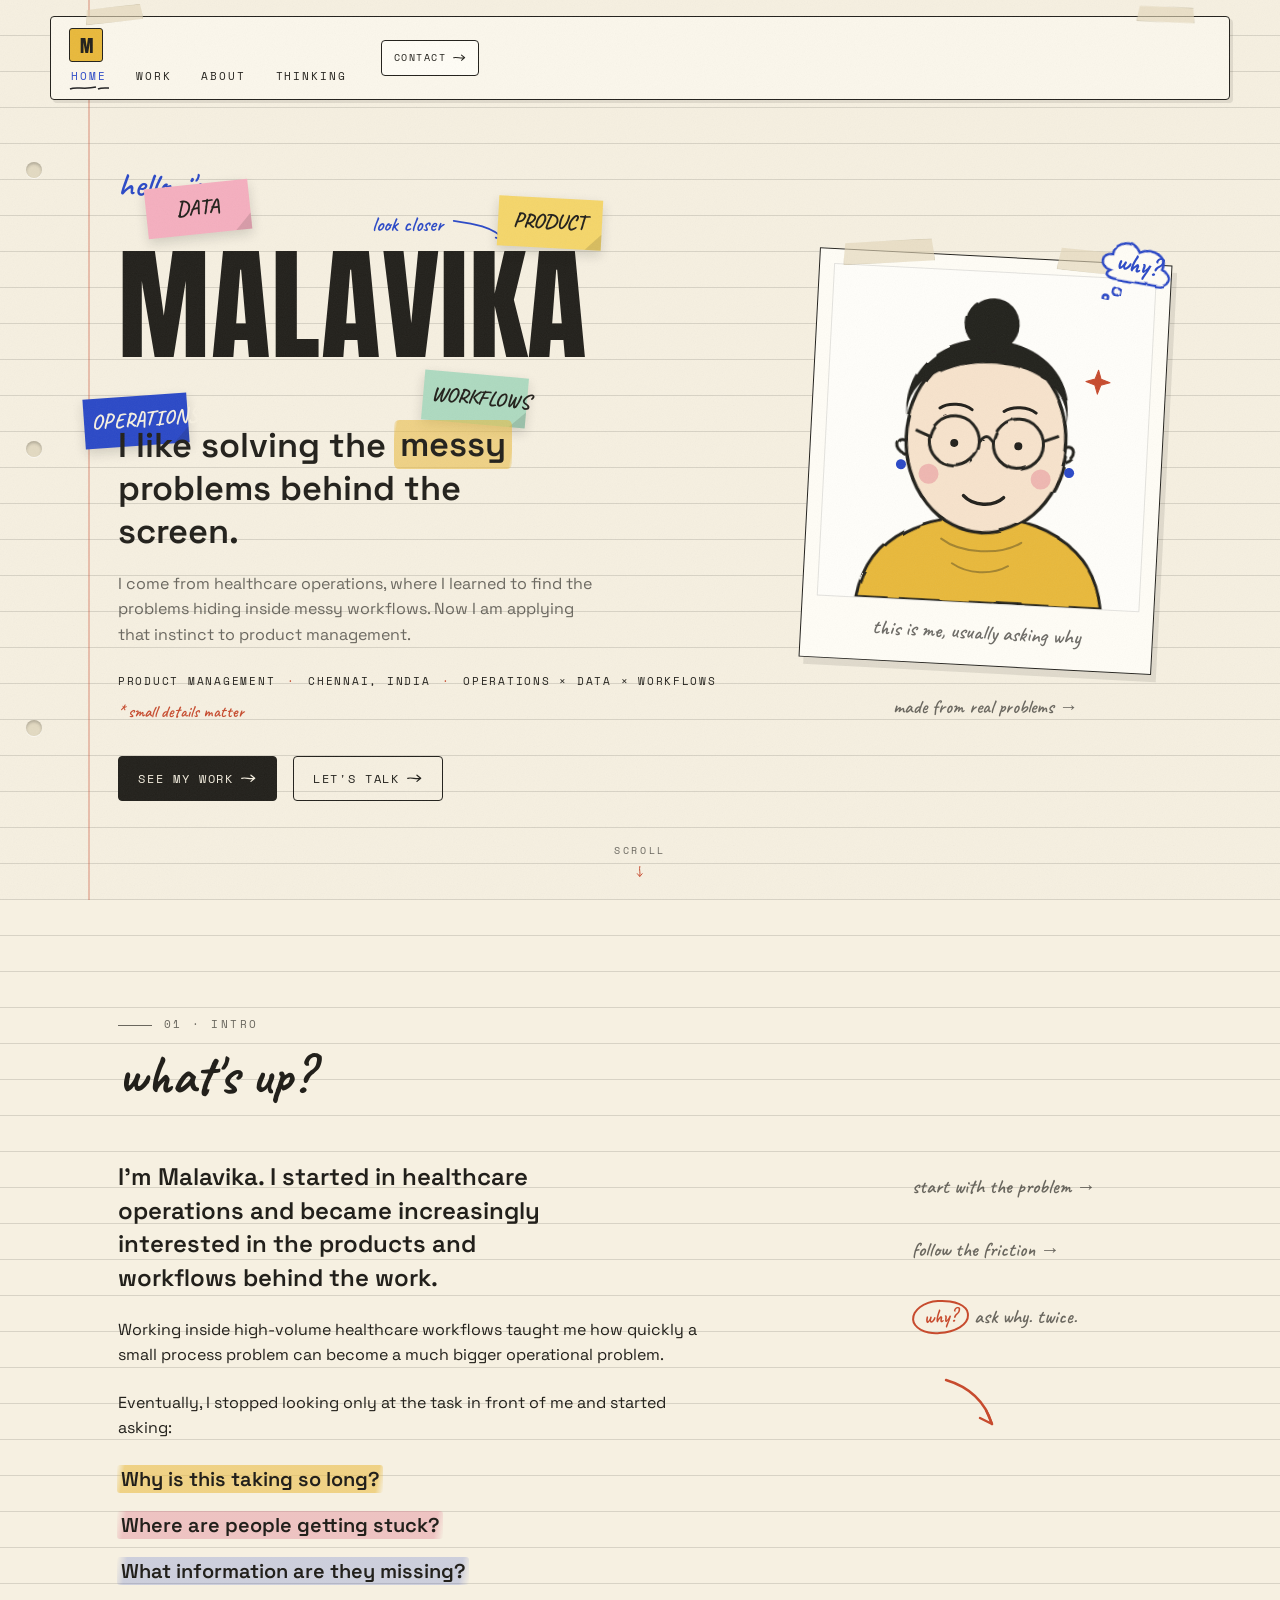
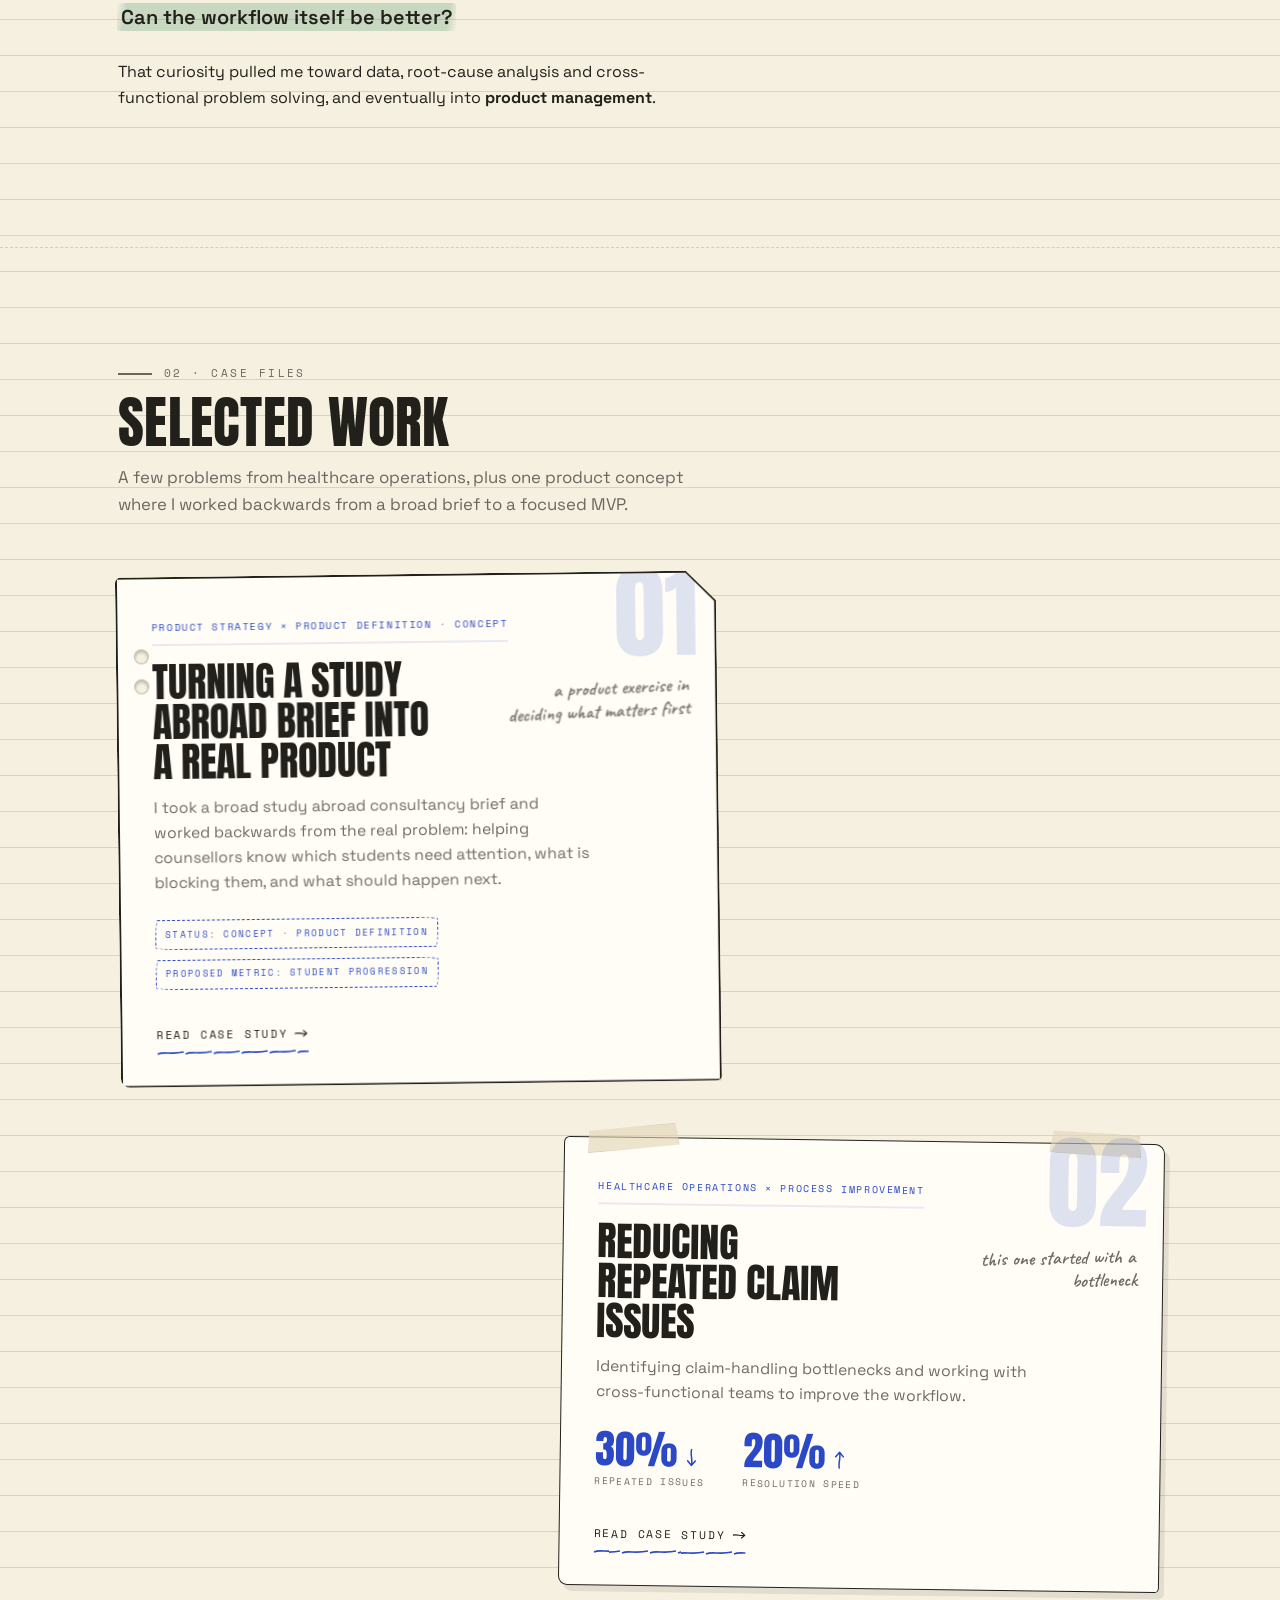
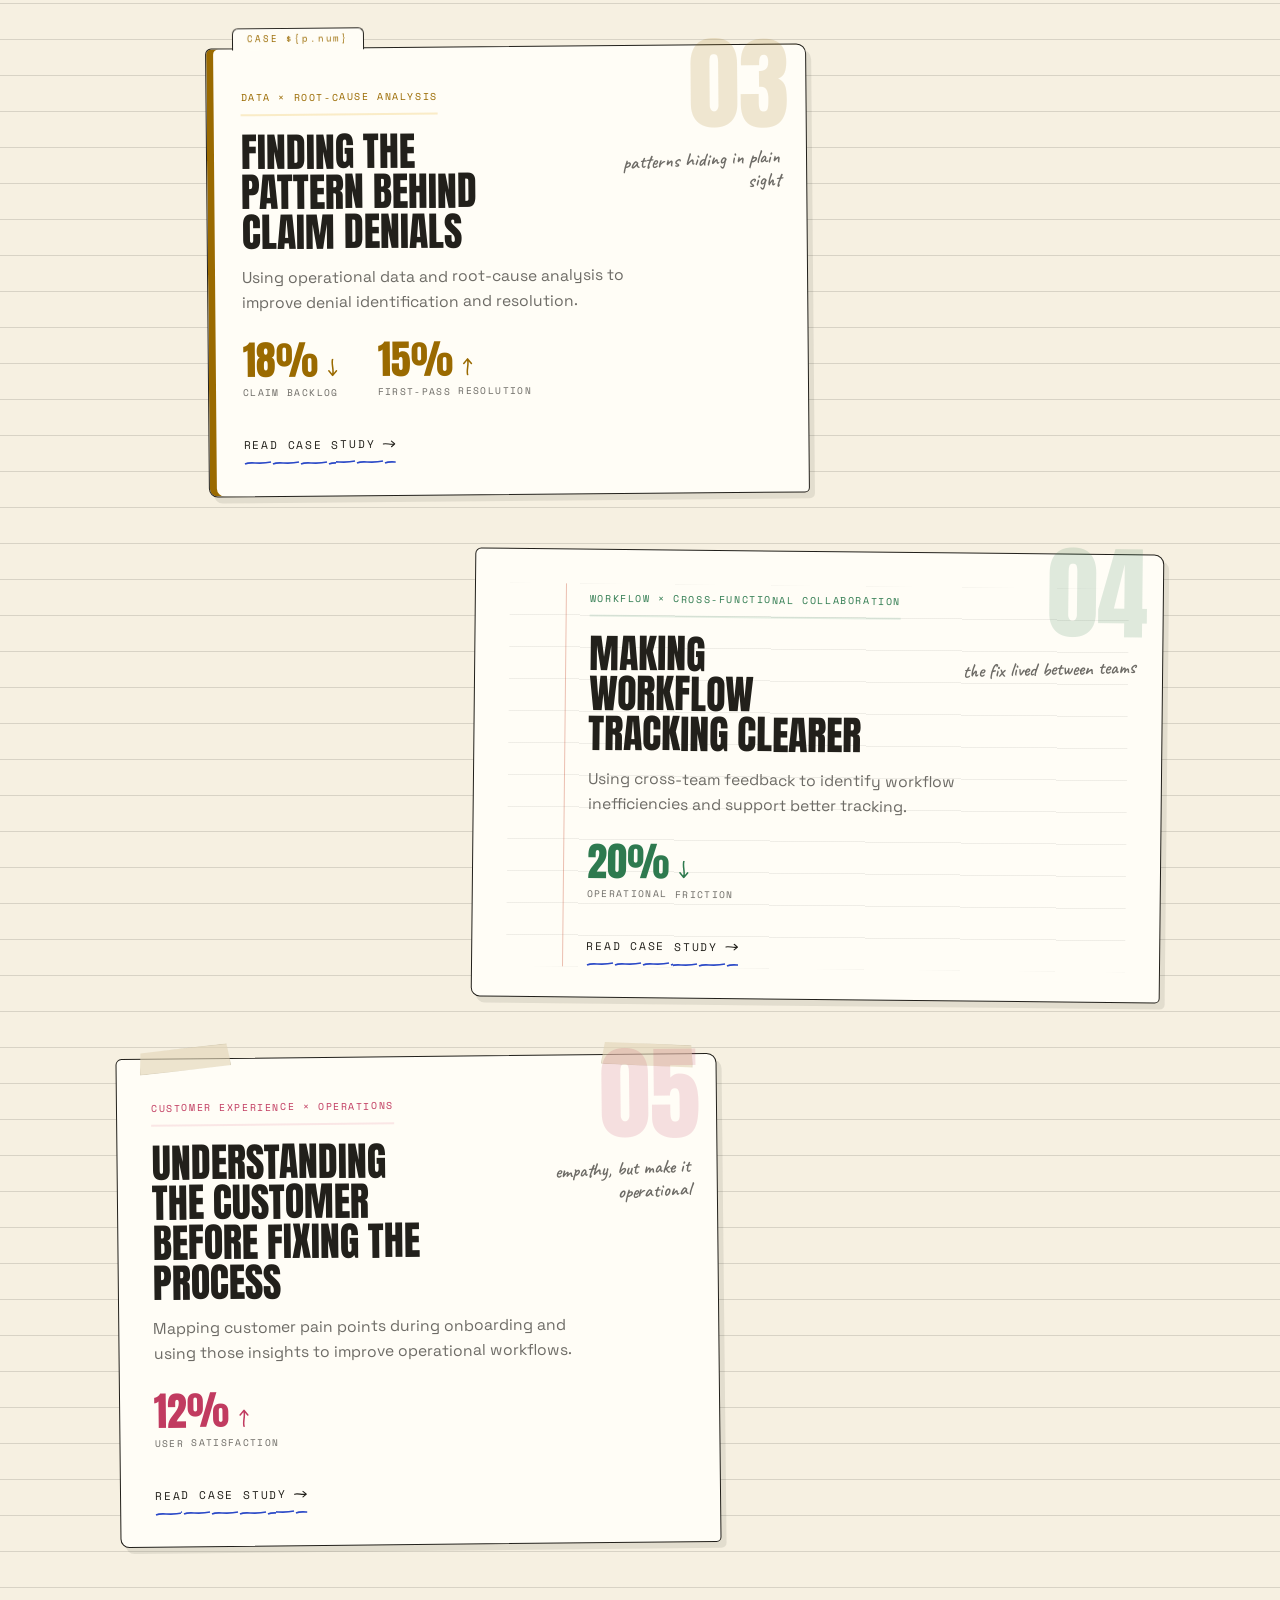
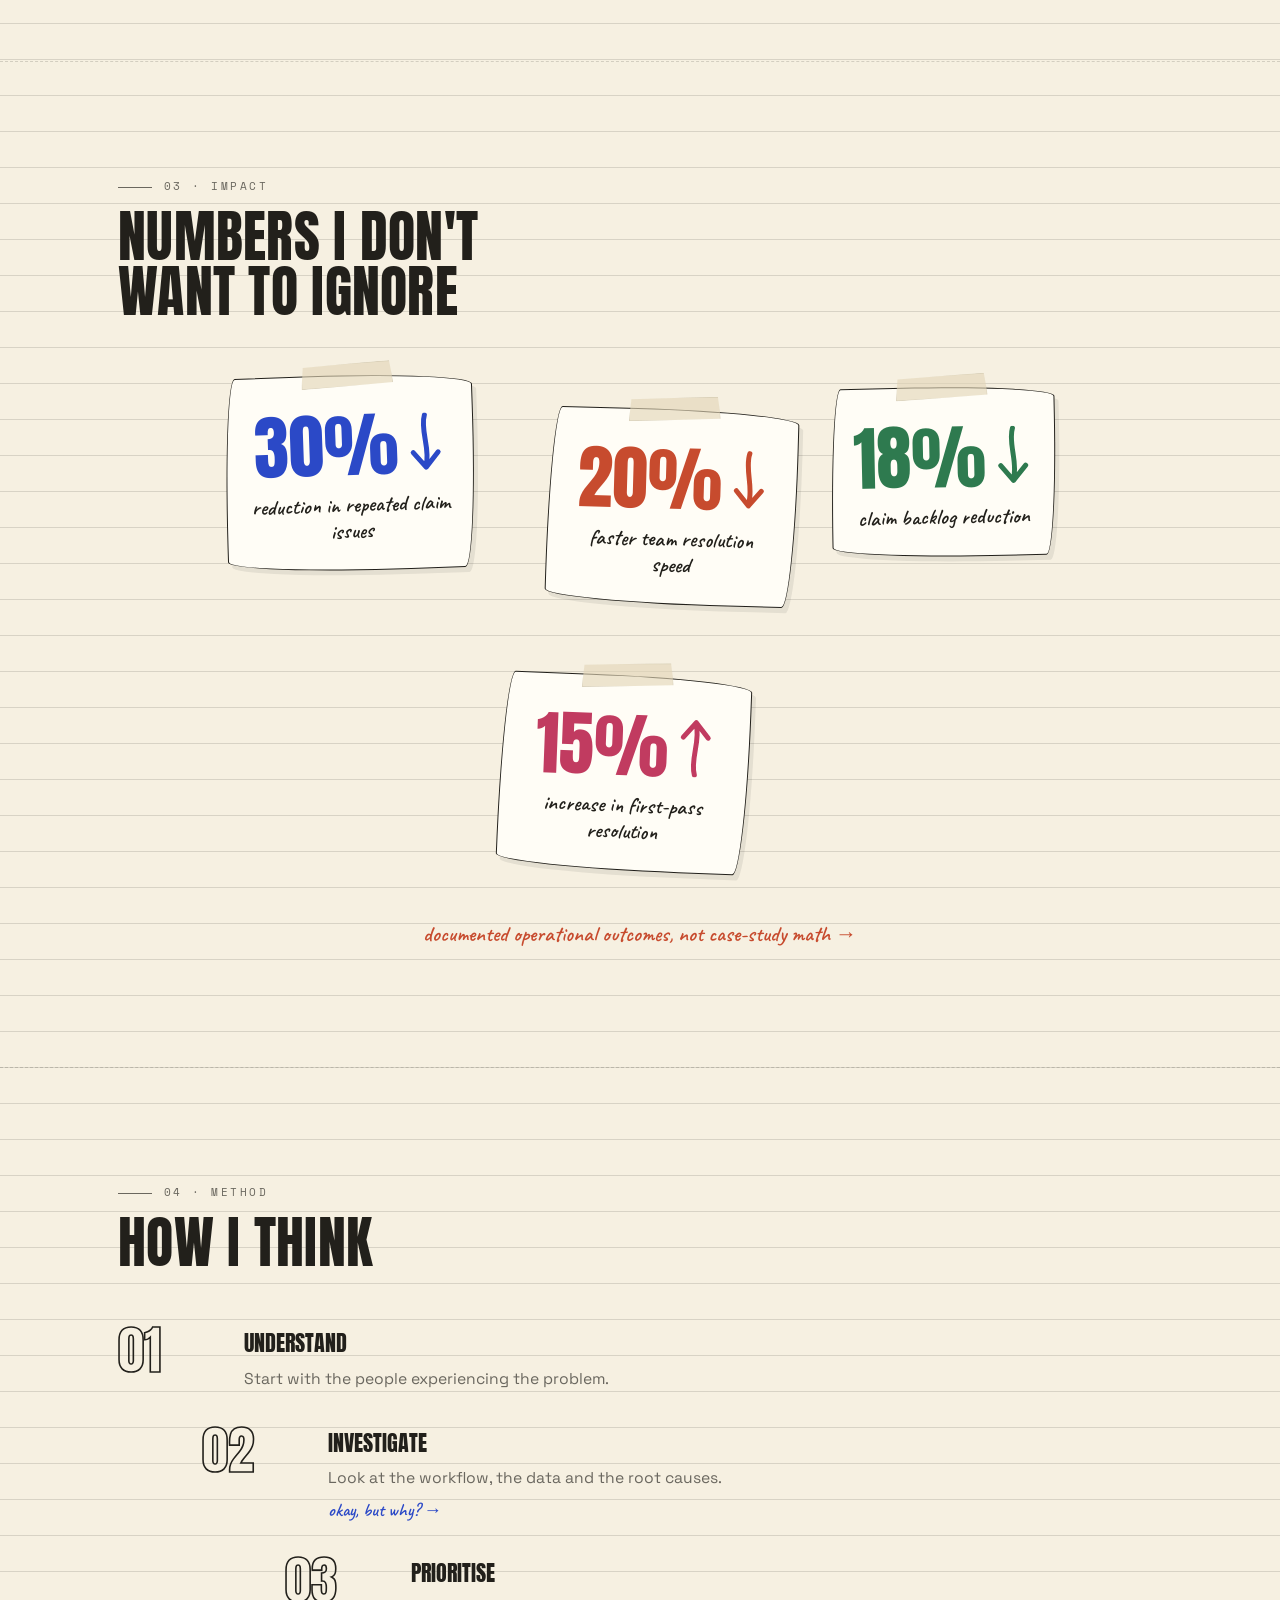
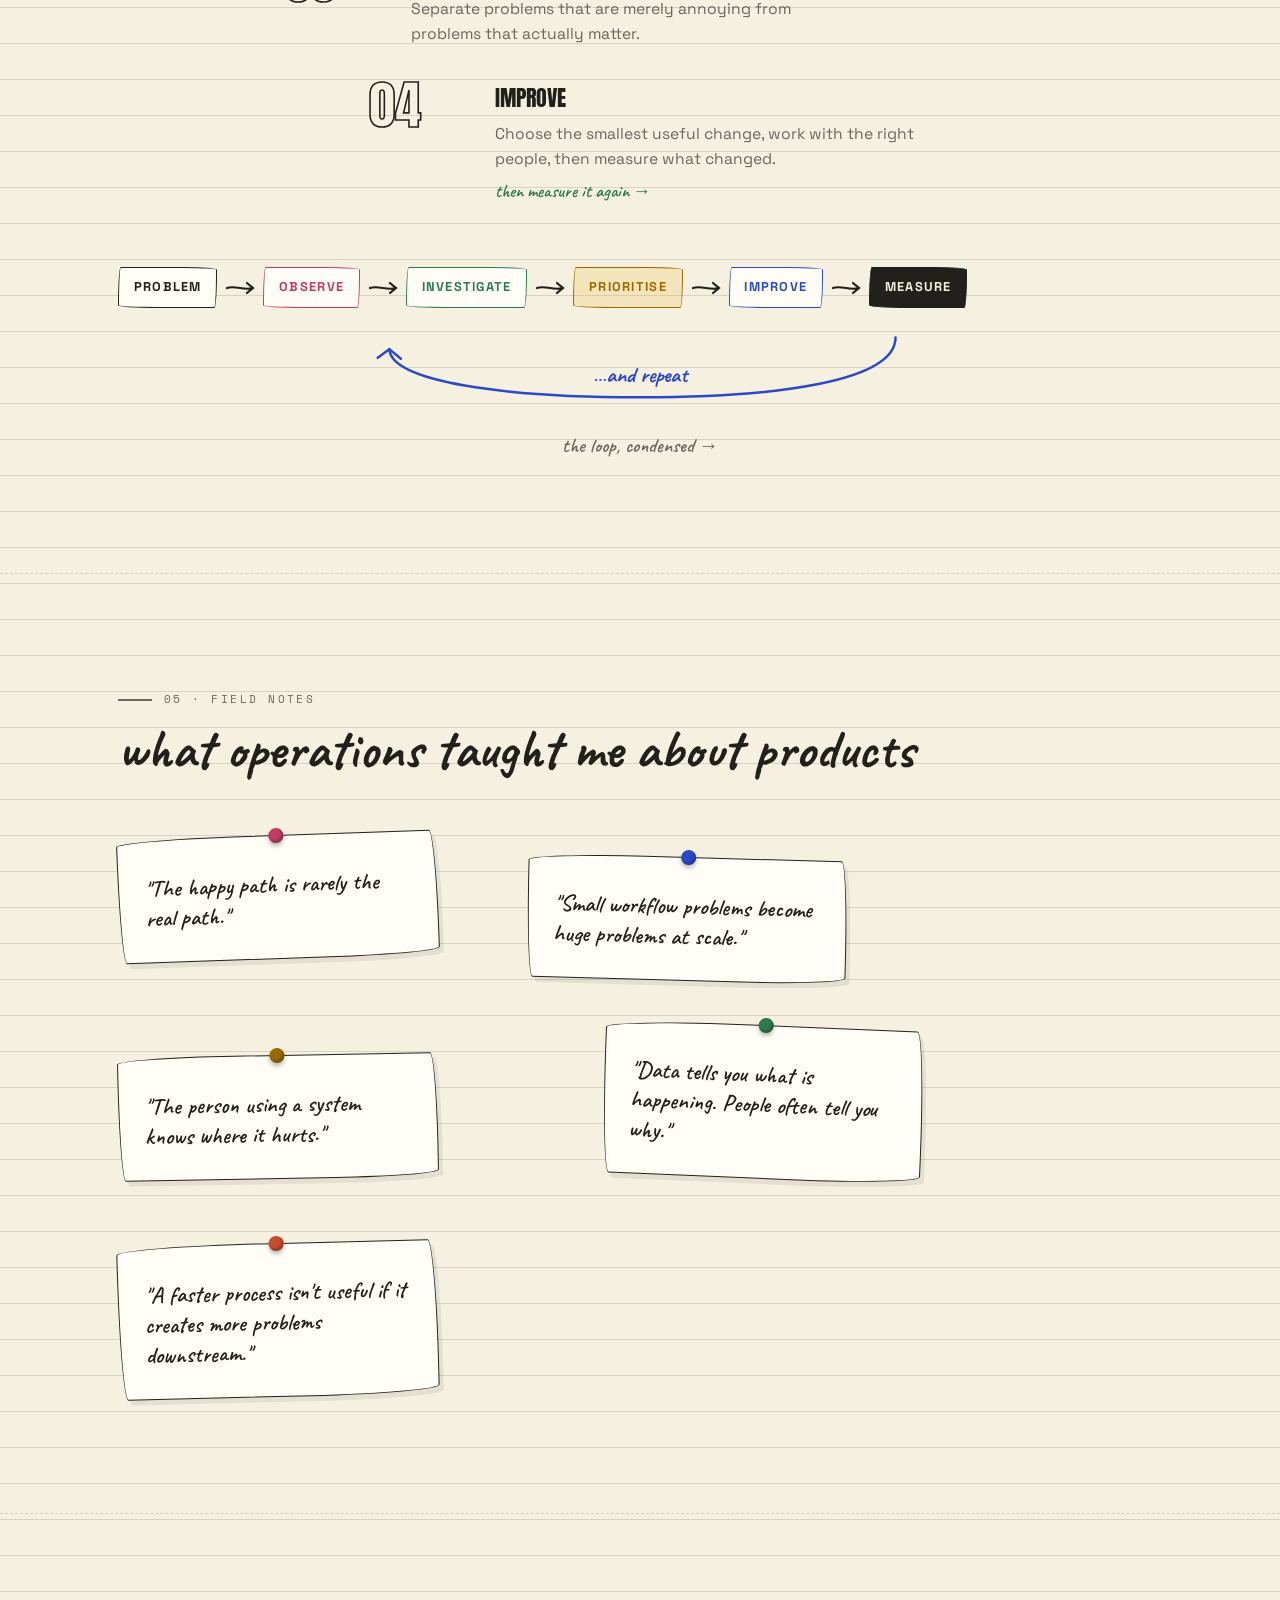
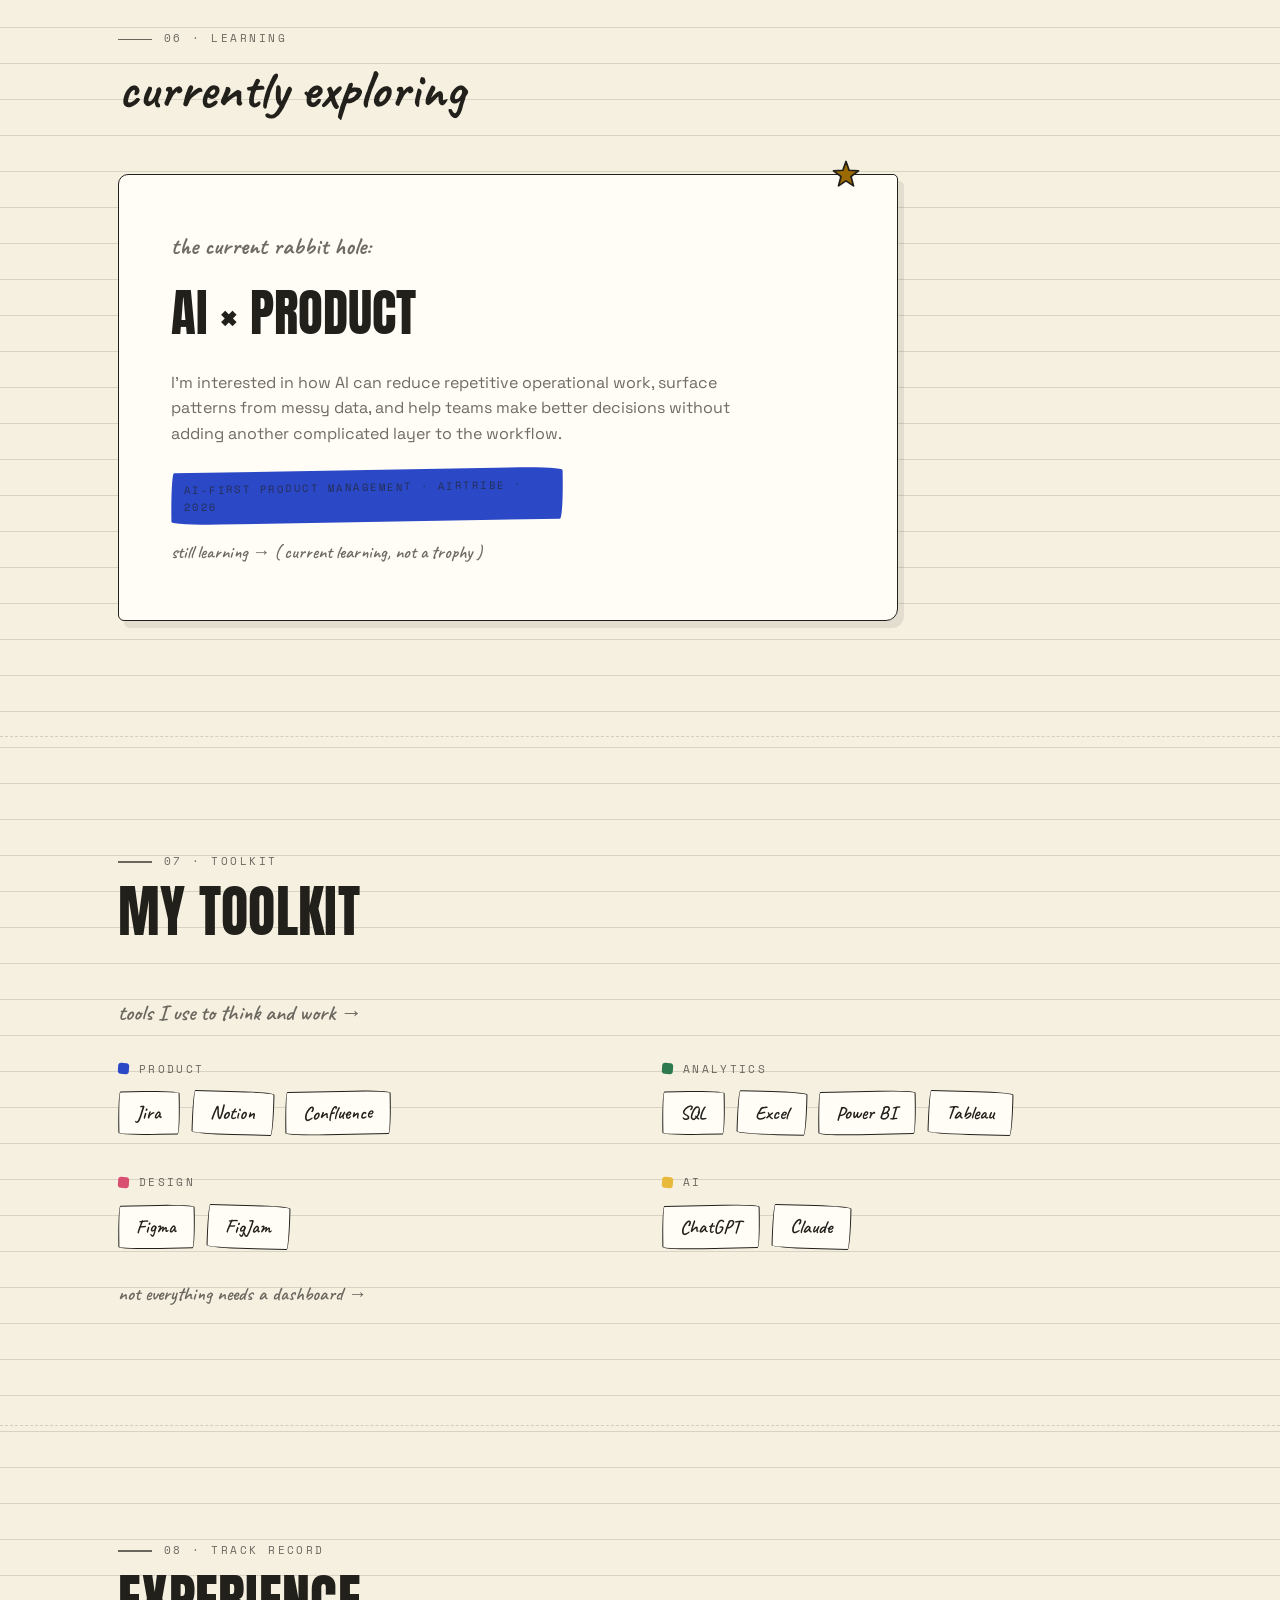
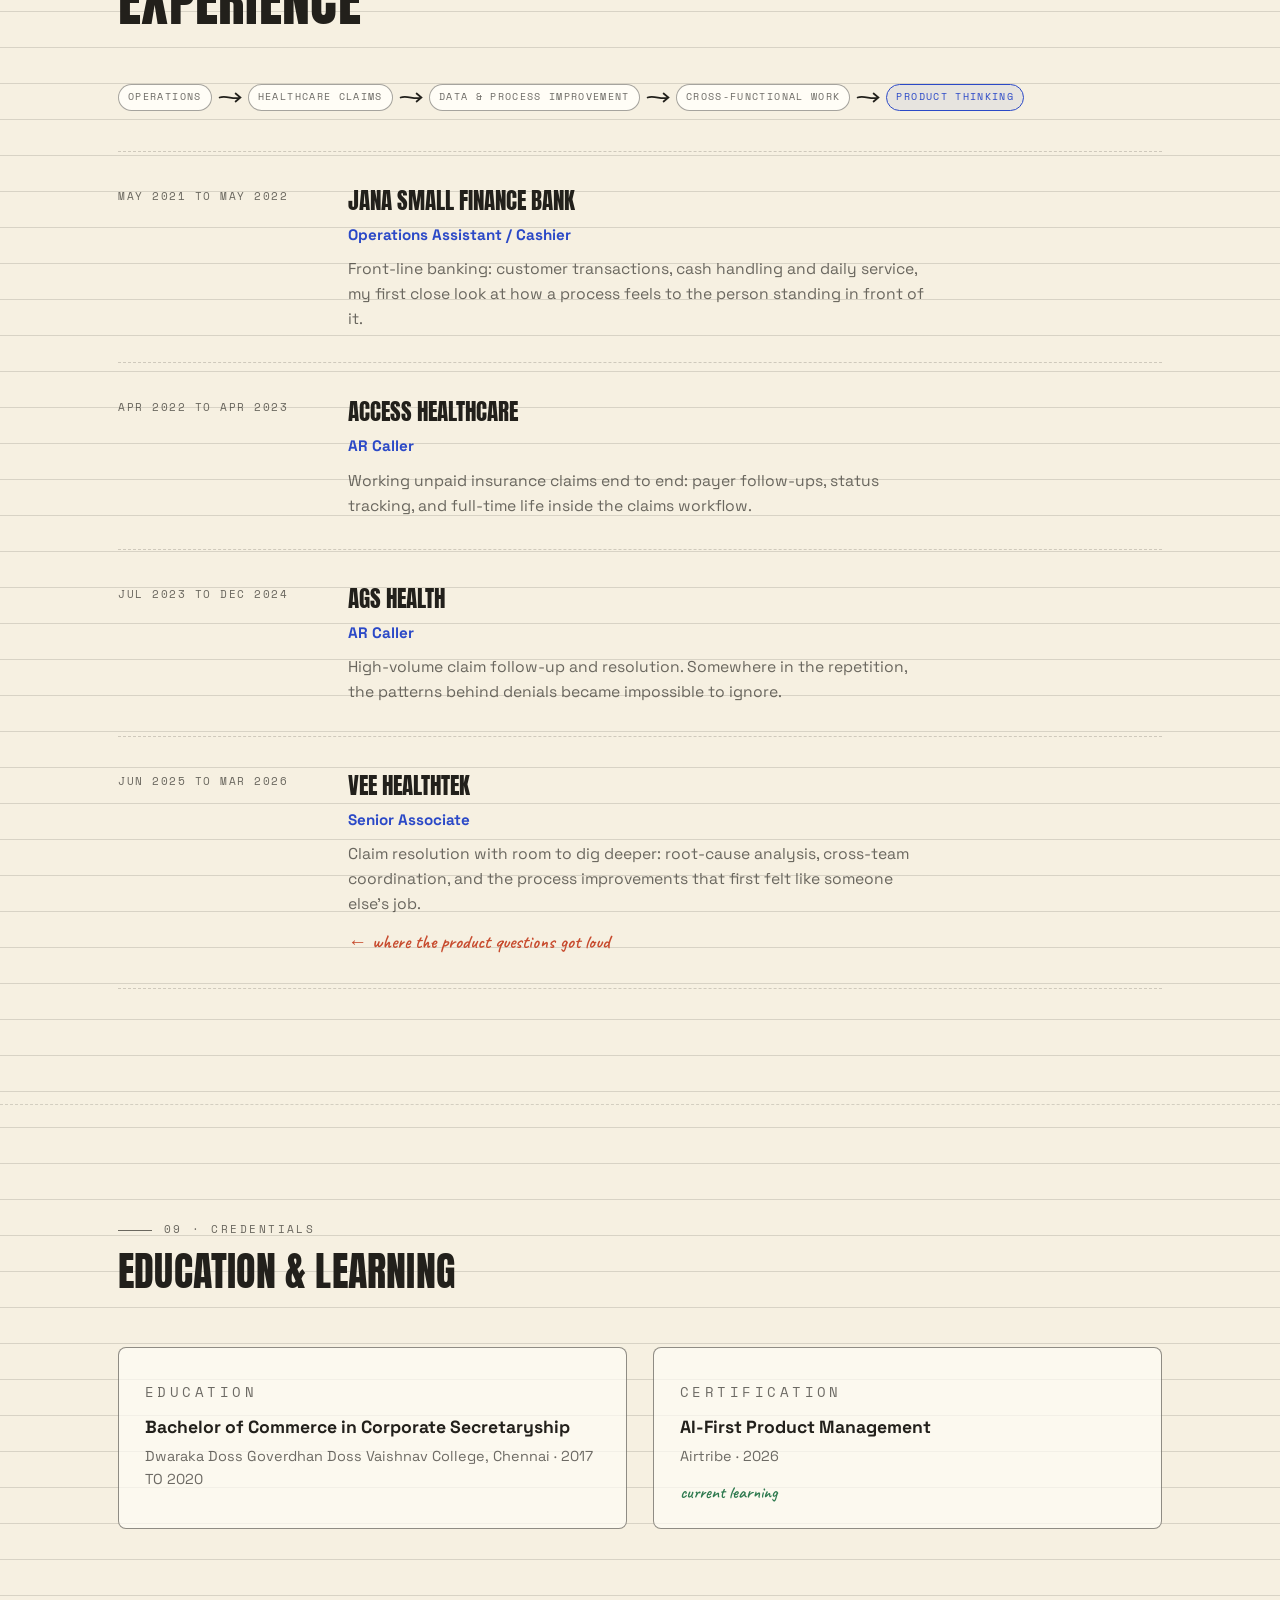
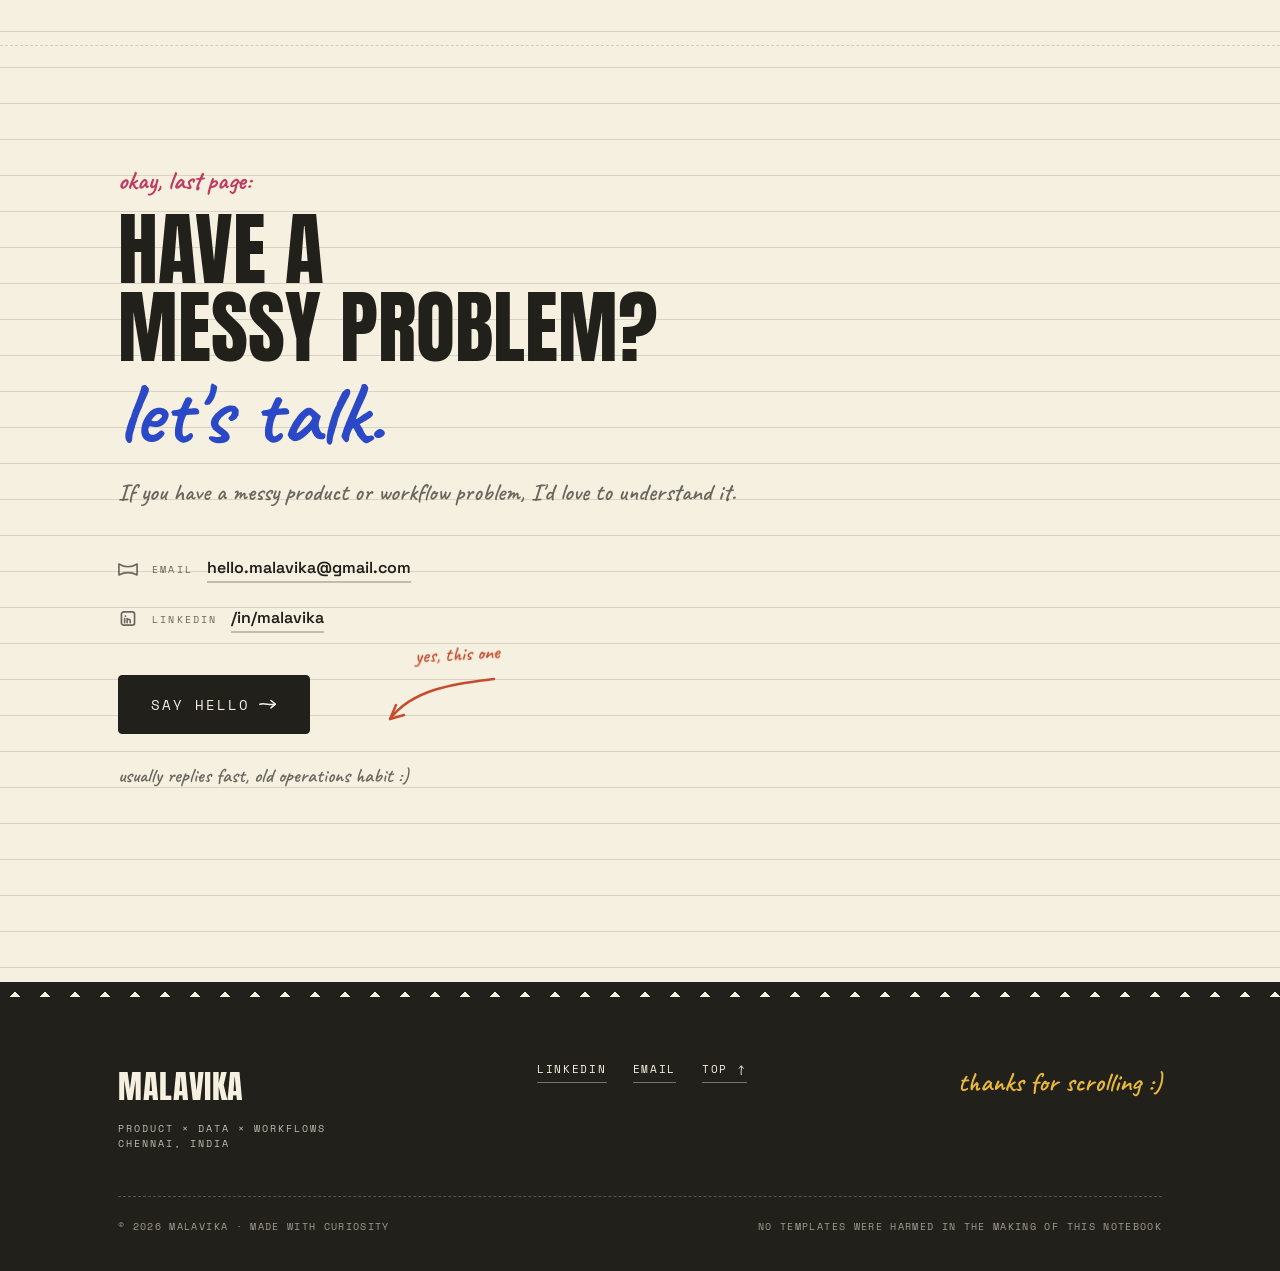
==== commit cace42ef: "Align portfolio section hierarchy" ====
--- a/index.html
+++ b/index.html
@@ -202,7 +202,7 @@
   <section class="sec" id="work">
     <div class="wrap">
       <header class="sec-head reveal">
-        <p class="kicker">04 · CASE FILES</p>
+        <p class="kicker">02 · CASE FILES</p>
         <h2 class="sec-title">selected work</h2>
         <p class="sec-sub">A few problems from healthcare operations, plus one product concept where I worked backwards from a broad brief to a focused MVP.</p>
       </header>
@@ -214,7 +214,7 @@
   <section class="sec sec--grid" id="impact">
     <div class="wrap">
       <header class="sec-head reveal">
-        <p class="kicker">05 · IMPACT</p>
+        <p class="kicker">03 · IMPACT</p>
         <h2 class="sec-title">numbers I don't<br/>want to ignore</h2>
       </header>
       <div class="pins" id="impactPins"></div>
@@ -226,7 +226,7 @@
   <section class="sec sec--grid" id="thinking">
     <div class="wrap">
       <header class="sec-head reveal">
-        <p class="kicker">06 · METHOD</p>
+        <p class="kicker">04 · METHOD</p>
         <h2 class="sec-title">how I think</h2>
       </header>
       <ol class="steps">
@@ -290,7 +290,7 @@
   <section class="sec" id="lessons">
     <div class="wrap">
       <header class="sec-head reveal">
-        <p class="kicker">07 · FIELD NOTES</p>
+        <p class="kicker">05 · FIELD NOTES</p>
         <h2 class="hand-title">what operations taught me about products</h2>
       </header>
       <div class="lessons">
@@ -333,7 +333,7 @@
   <section class="sec" id="exploring">
     <div class="wrap">
       <header class="sec-head reveal">
-        <p class="kicker">08 · LEARNING</p>
+        <p class="kicker">06 · LEARNING</p>
         <h2 class="hand-title">currently exploring</h2>
       </header>
       <div class="explore reveal" role="region" aria-label="AI and product learning">
@@ -351,7 +351,7 @@
   <section class="sec" id="toolkit">
     <div class="wrap">
       <header class="sec-head reveal">
-        <p class="kicker">09 · TOOLKIT</p>
+        <p class="kicker">07 · TOOLKIT</p>
         <h2 class="sec-title">my toolkit</h2>
       </header>
       <p class="tk-intro hand reveal" aria-hidden="true">tools I use to think and work →</p>
@@ -364,7 +364,7 @@
   <section class="sec" id="experience">
     <div class="wrap">
       <header class="sec-head reveal">
-        <p class="kicker">10 · TRACK RECORD</p>
+        <p class="kicker">08 · TRACK RECORD</p>
         <h2 class="sec-title">experience</h2>
       </header>
       <div class="xp-evo reveal" role="img" aria-label="Evolution: operations, healthcare claims, data and process improvement, cross-functional work, product thinking">
@@ -386,7 +386,7 @@
   <section class="sec" id="credentials">
     <div class="wrap">
       <header class="sec-head reveal">
-        <p class="kicker">11 · CREDENTIALS</p>
+        <p class="kicker">09 · CREDENTIALS</p>
         <h2 class="sec-title" style="font-size:clamp(1.7rem,3.6vw,2.5rem)">education &amp; learning</h2>
       </header>
       <div class="cred-grid">
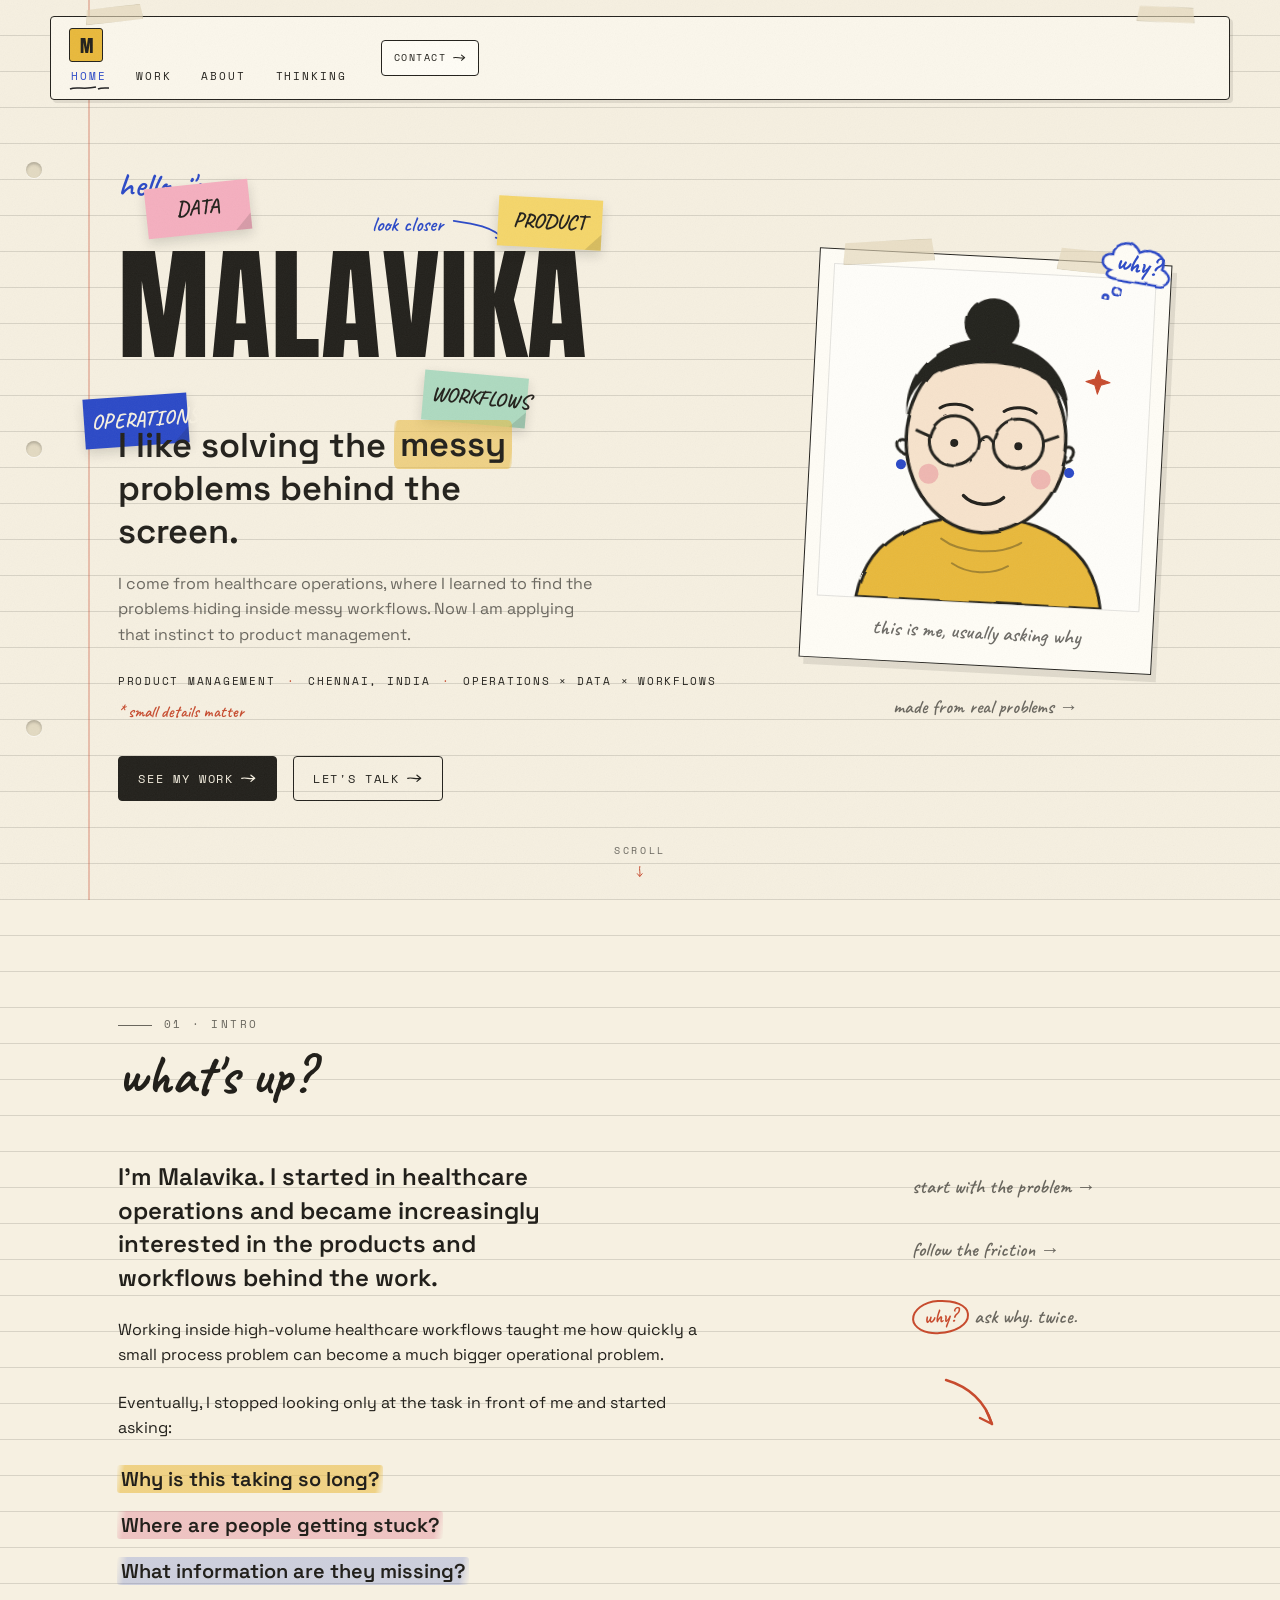
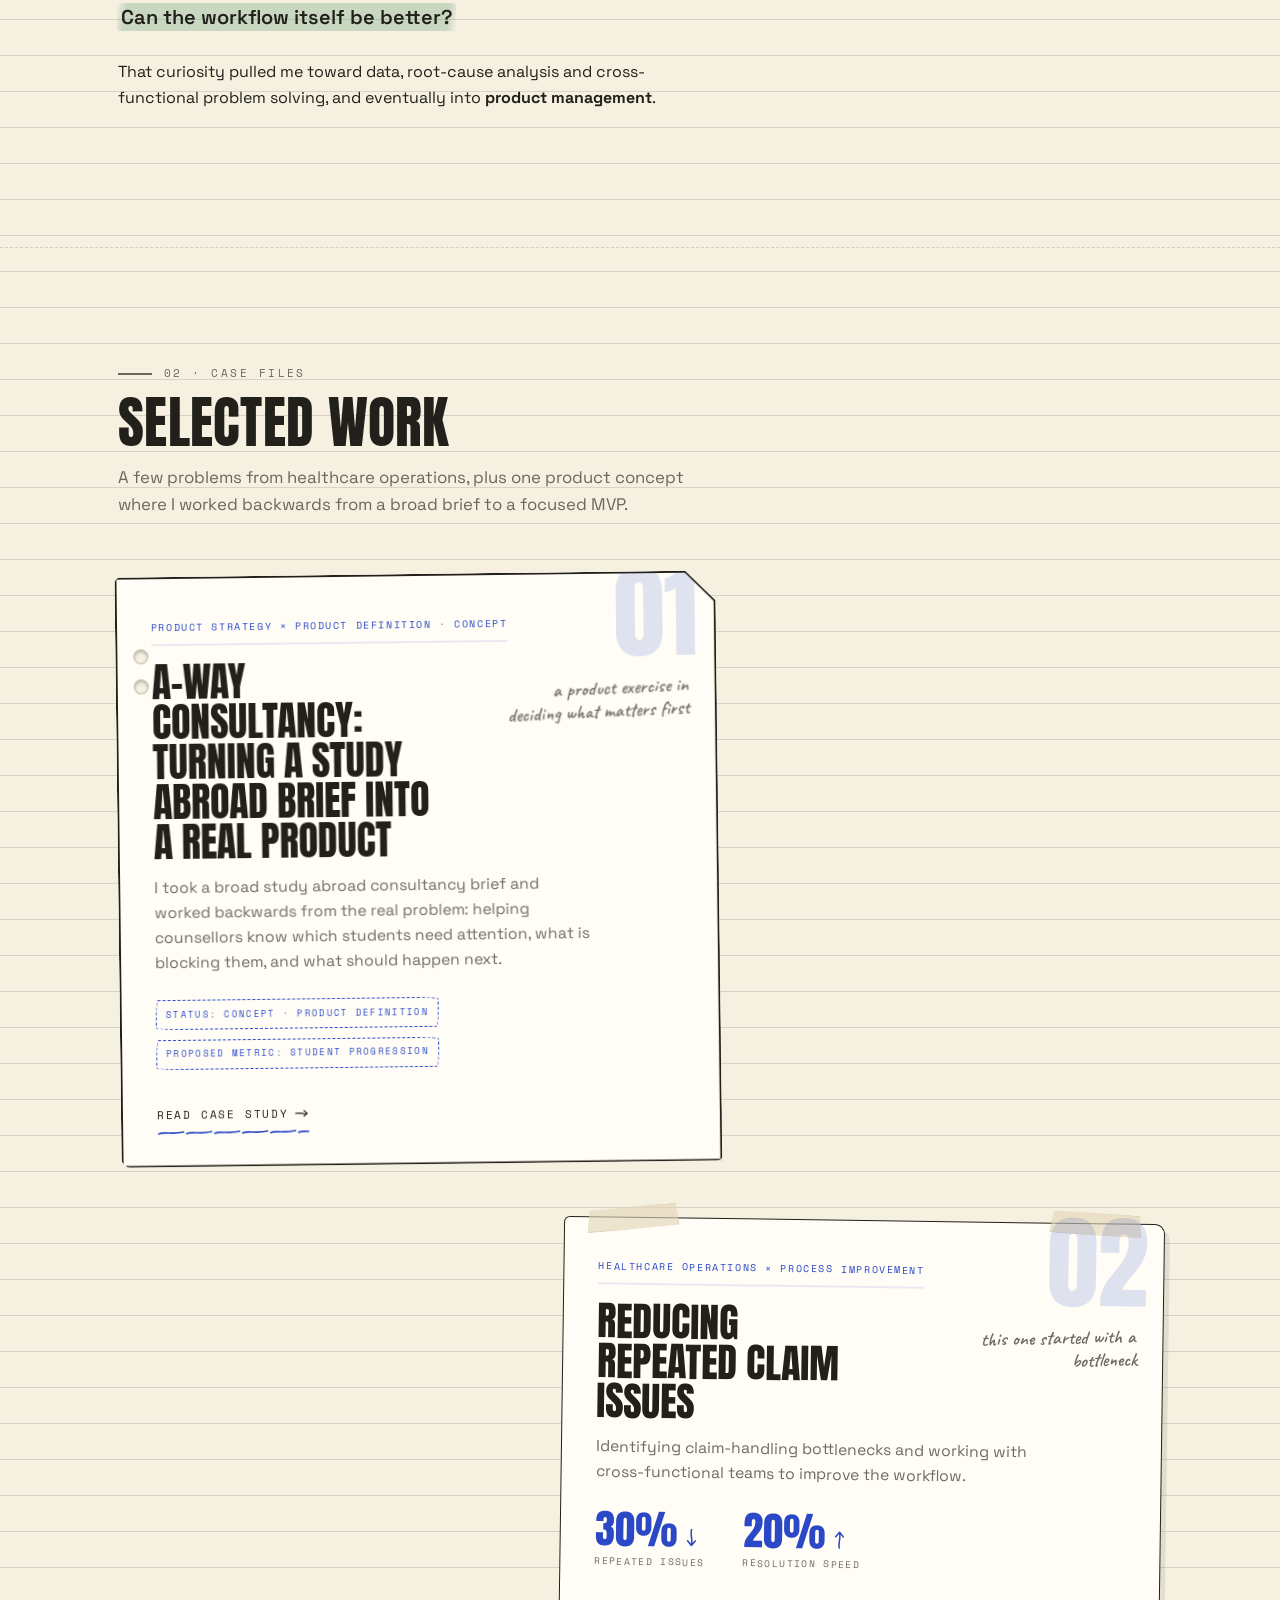
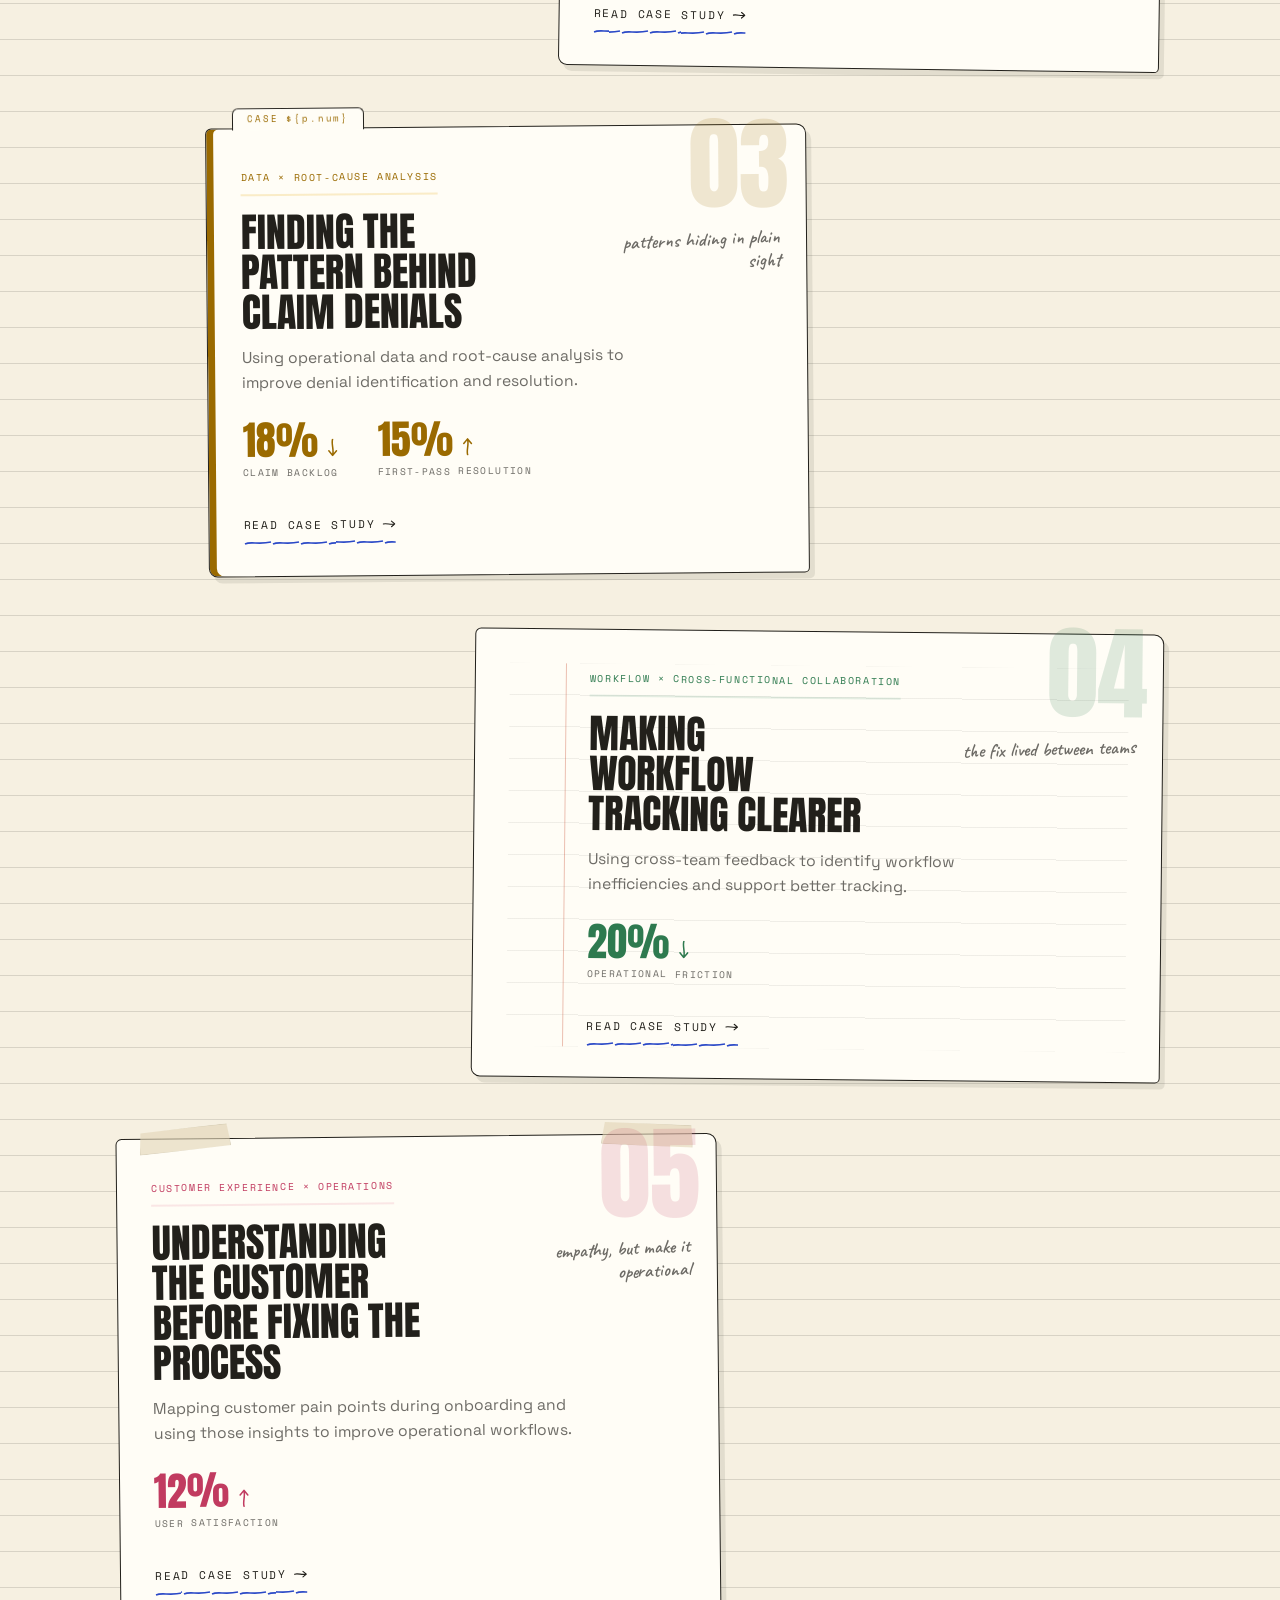
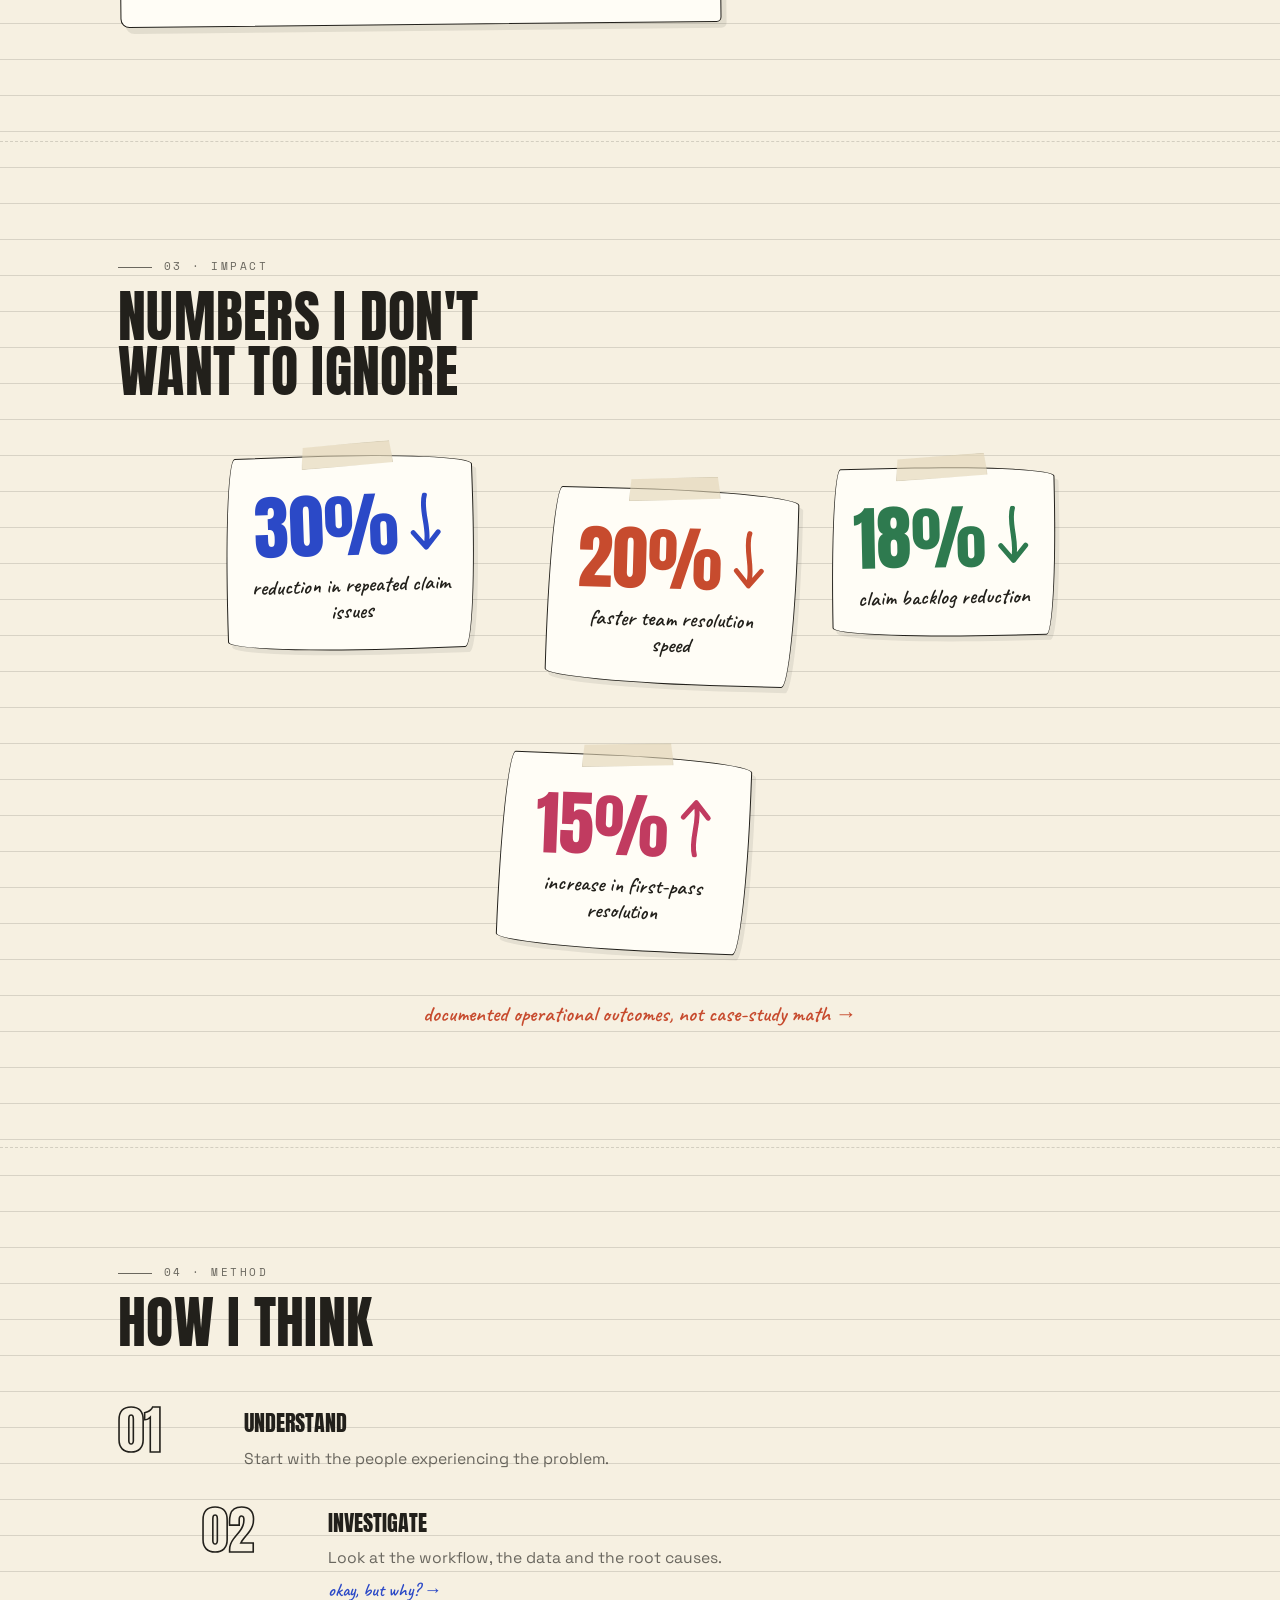
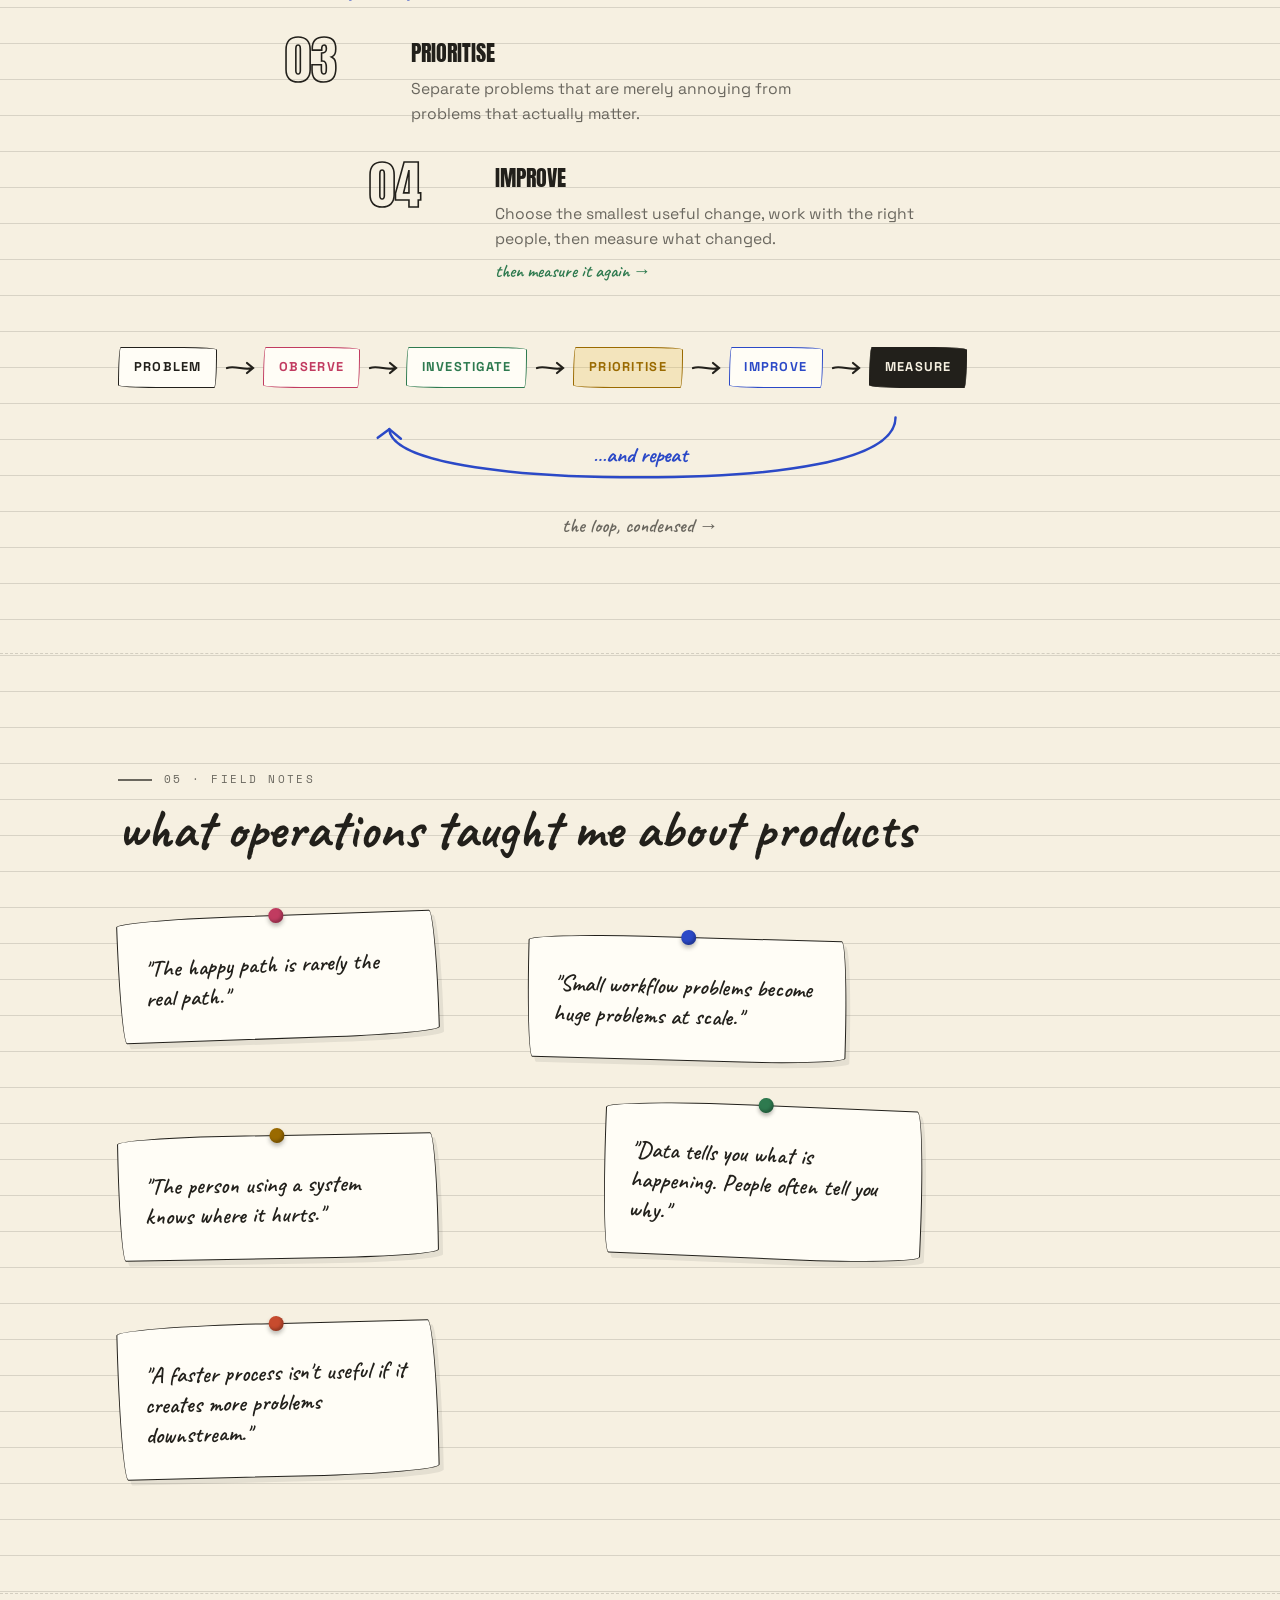
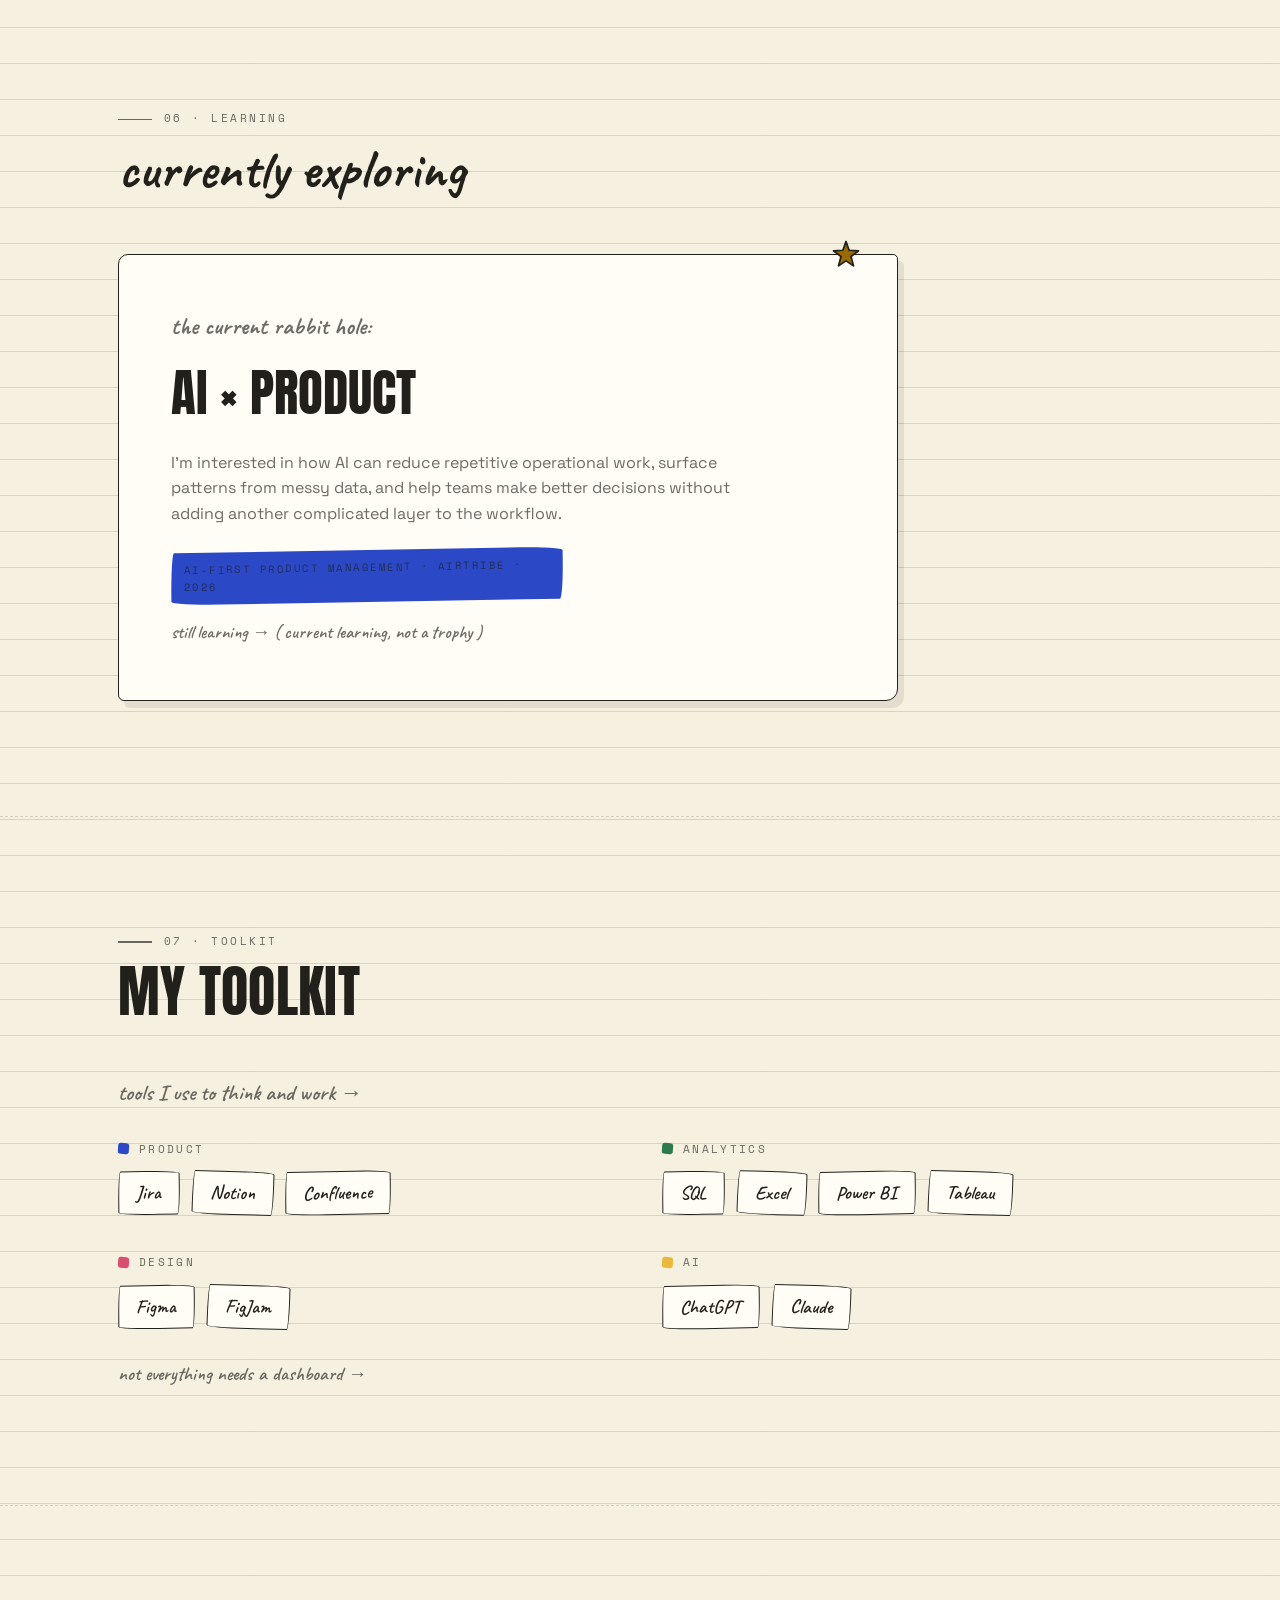
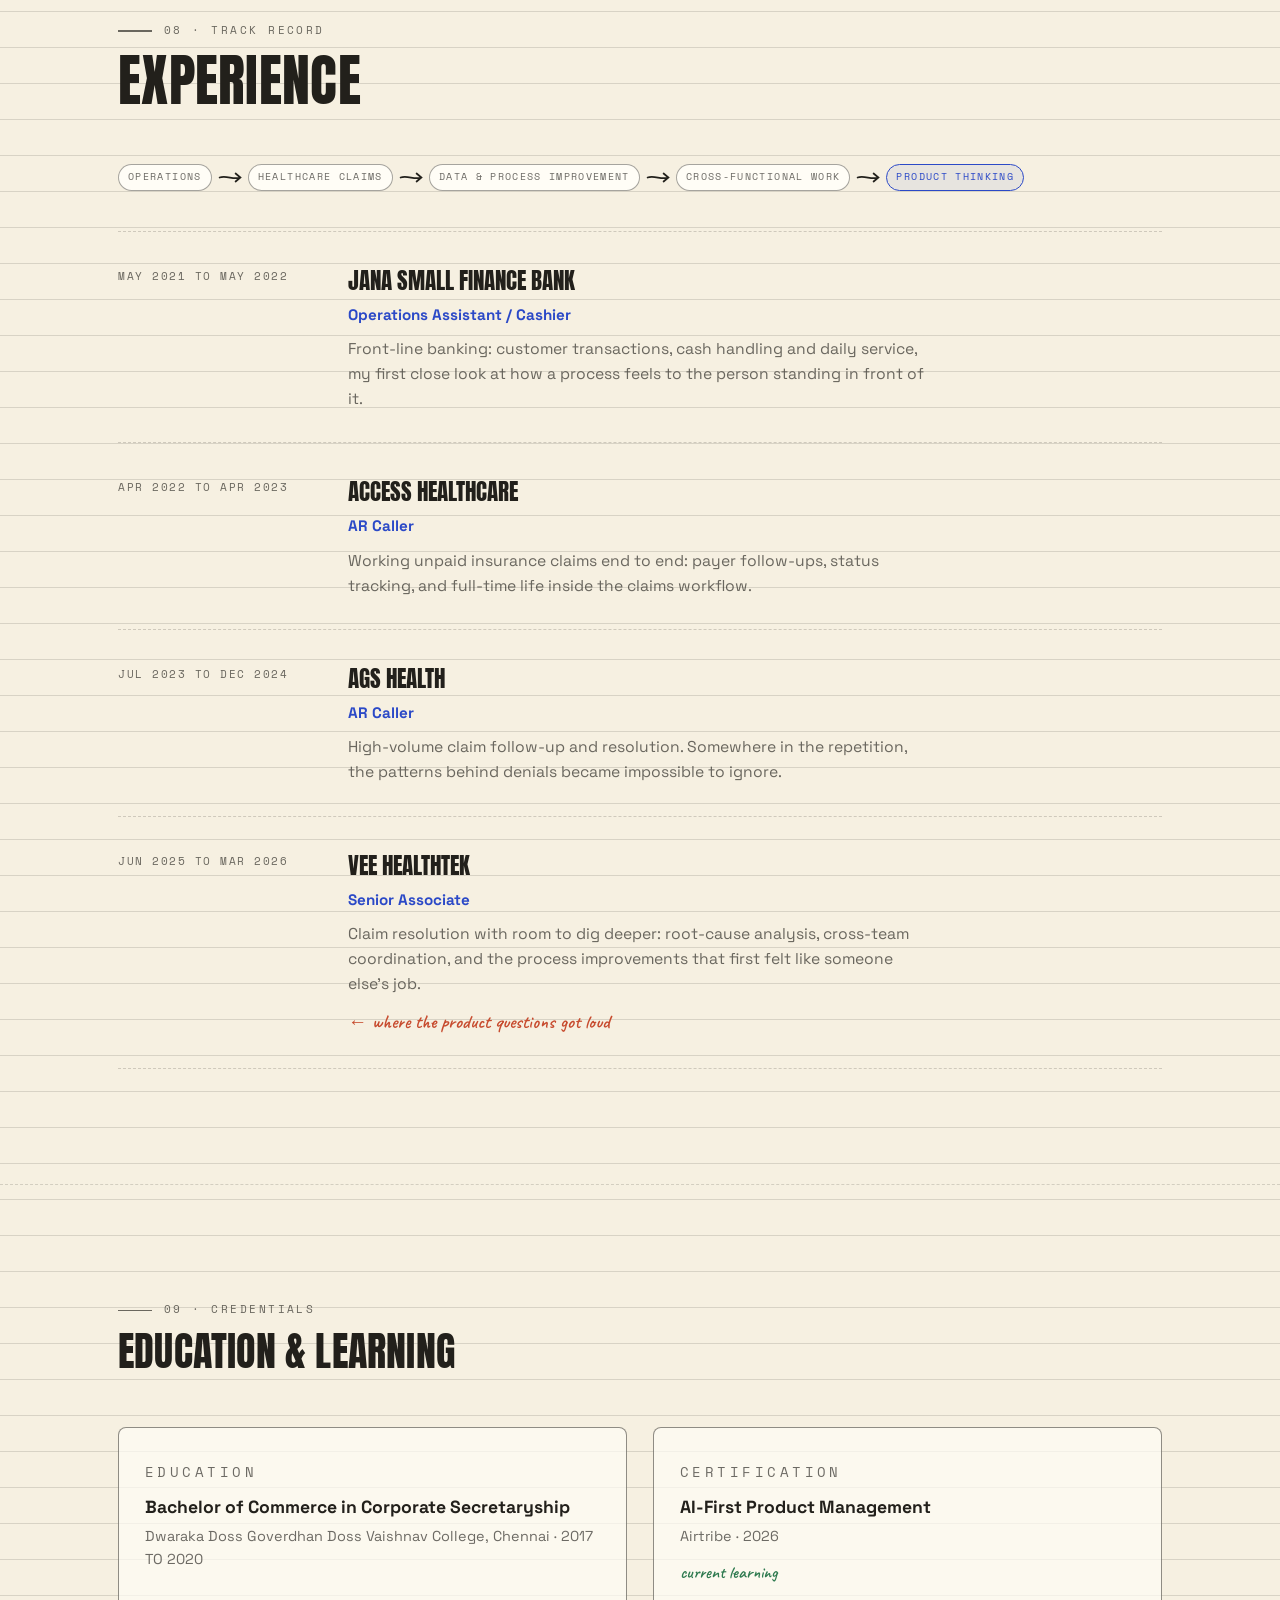
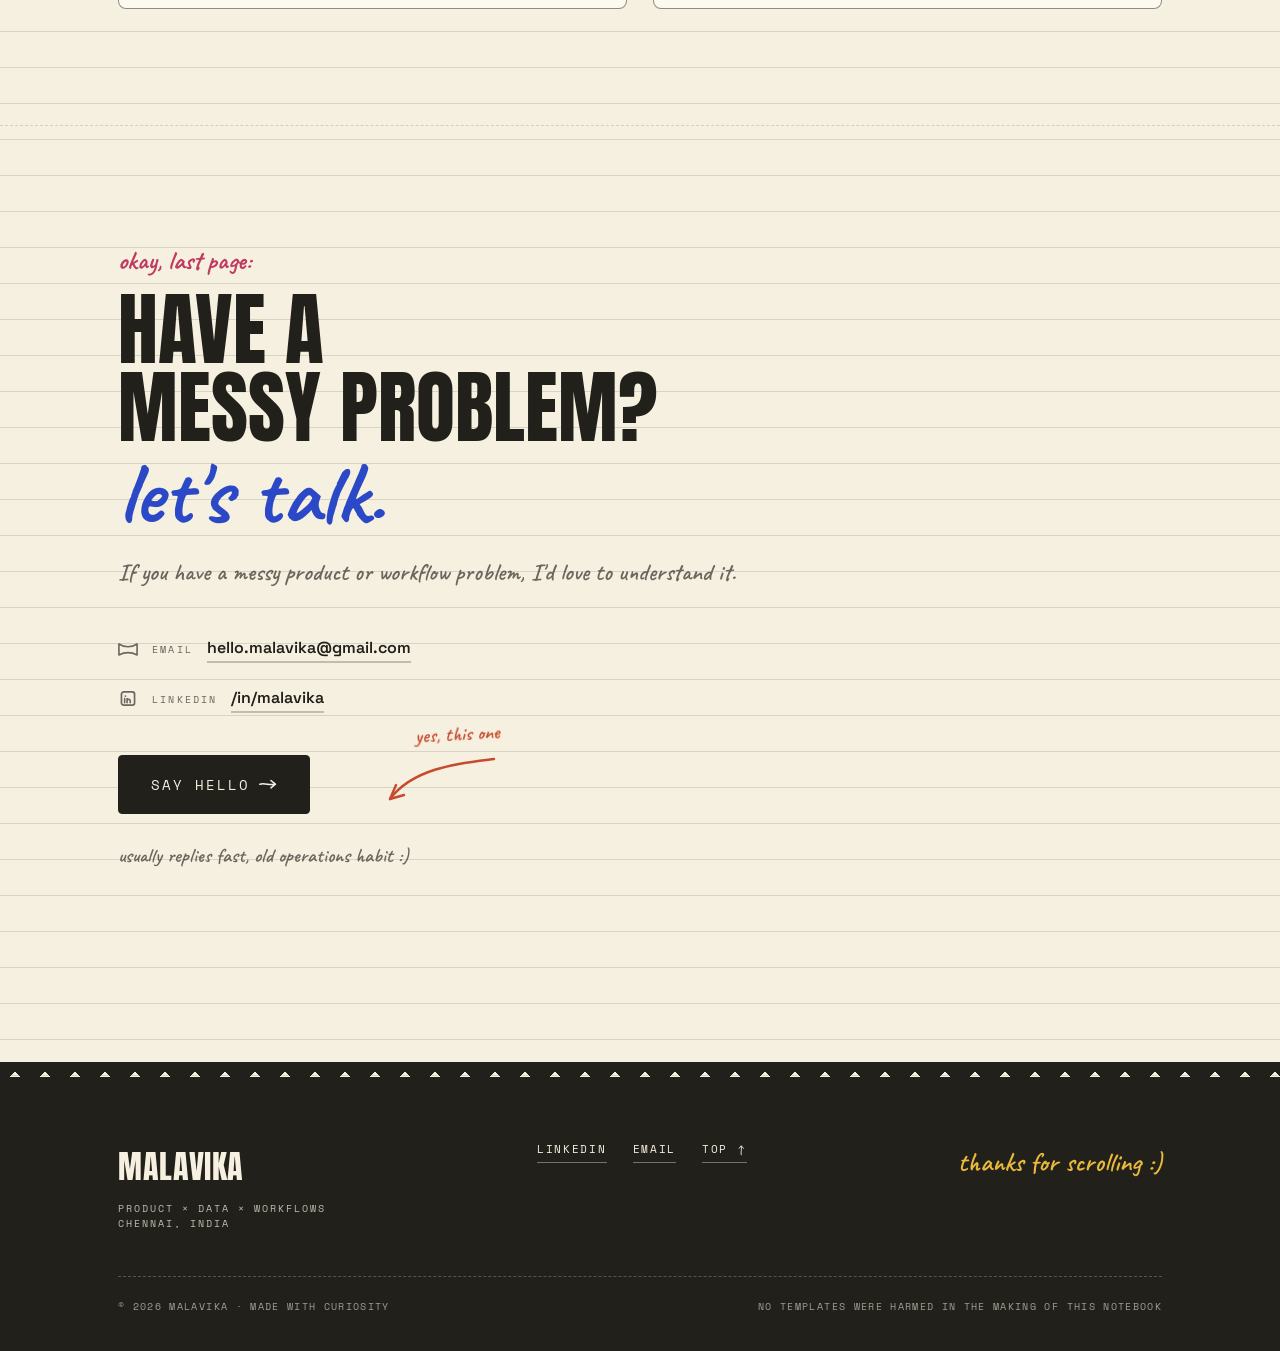
==== commit 2af4192a: "Fix case study loading with cache busting" ====
--- a/index.html
+++ b/index.html
@@ -472,9 +472,9 @@
 <noscript><p style="padding:120px 24px;font-family:monospace;text-align:center">This notebook needs JavaScript for the case-study pages. The main story is above, though.</p></noscript>
 
 <!-- Scripts: ORDER MATTERS. data -> figures -> render -> app -->
-<script src="js/data.js" defer></script>
-<script src="js/figures.js" defer></script>
-<script src="js/render.js" defer></script>
-<script src="js/app.js" defer></script>
+<script src="js/data.js?v=20260923" defer></script>
+<script src="js/figures.js?v=20260923" defer></script>
+<script src="js/render.js?v=20260923" defer></script>
+<script src="js/app.js?v=20260923" defer></script>
 </body>
 </html>
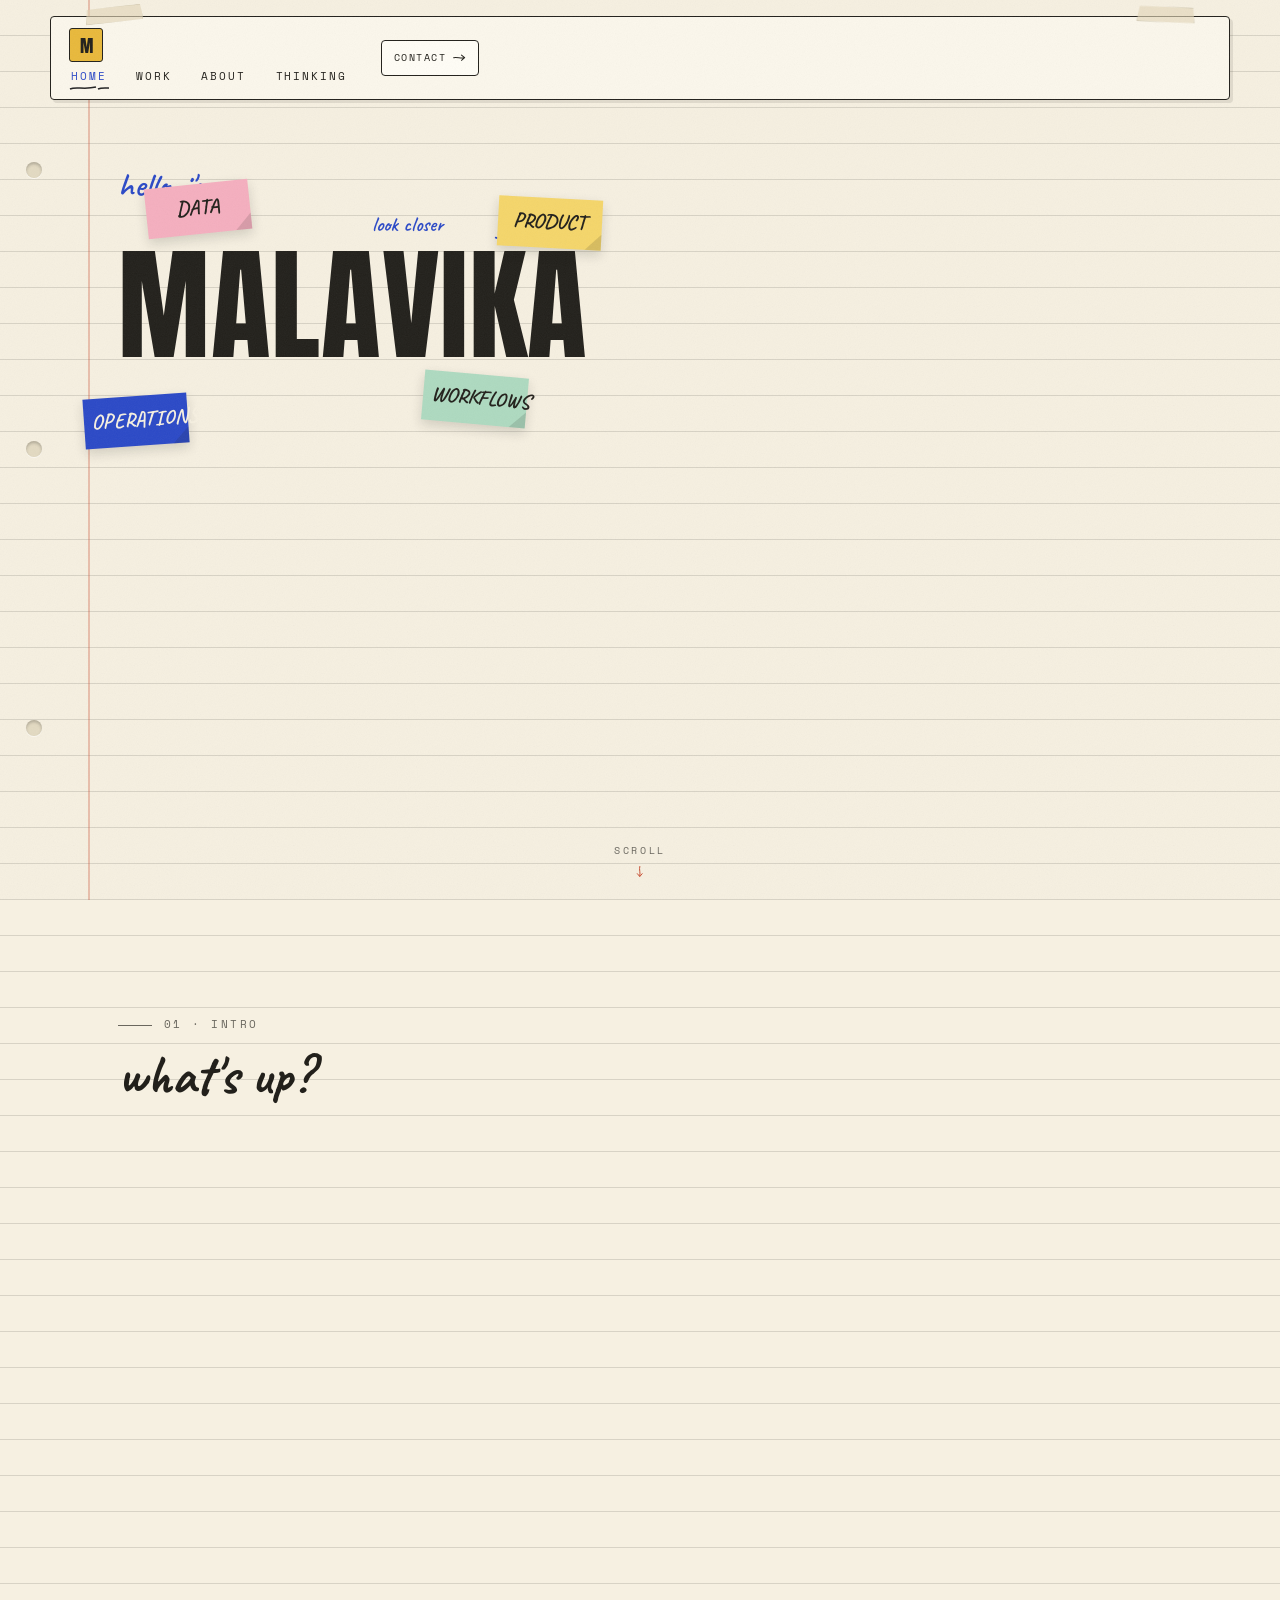
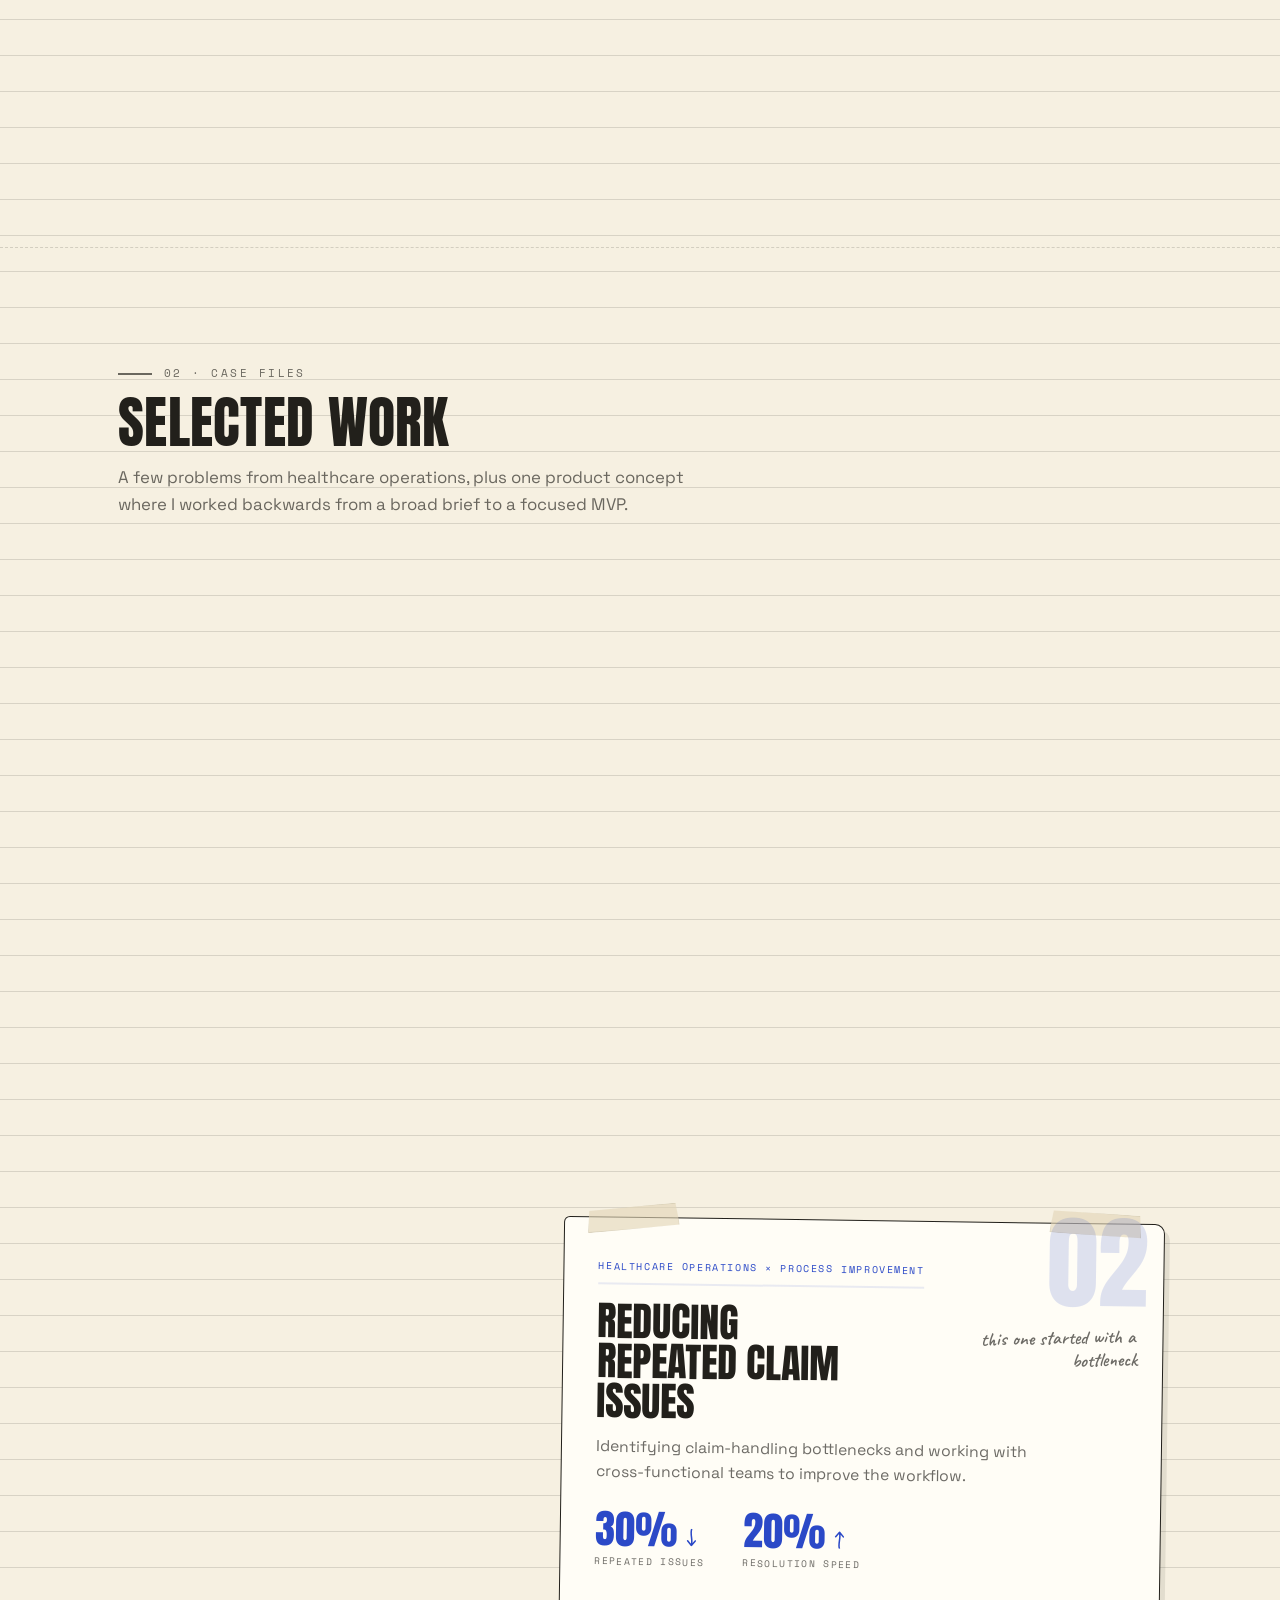
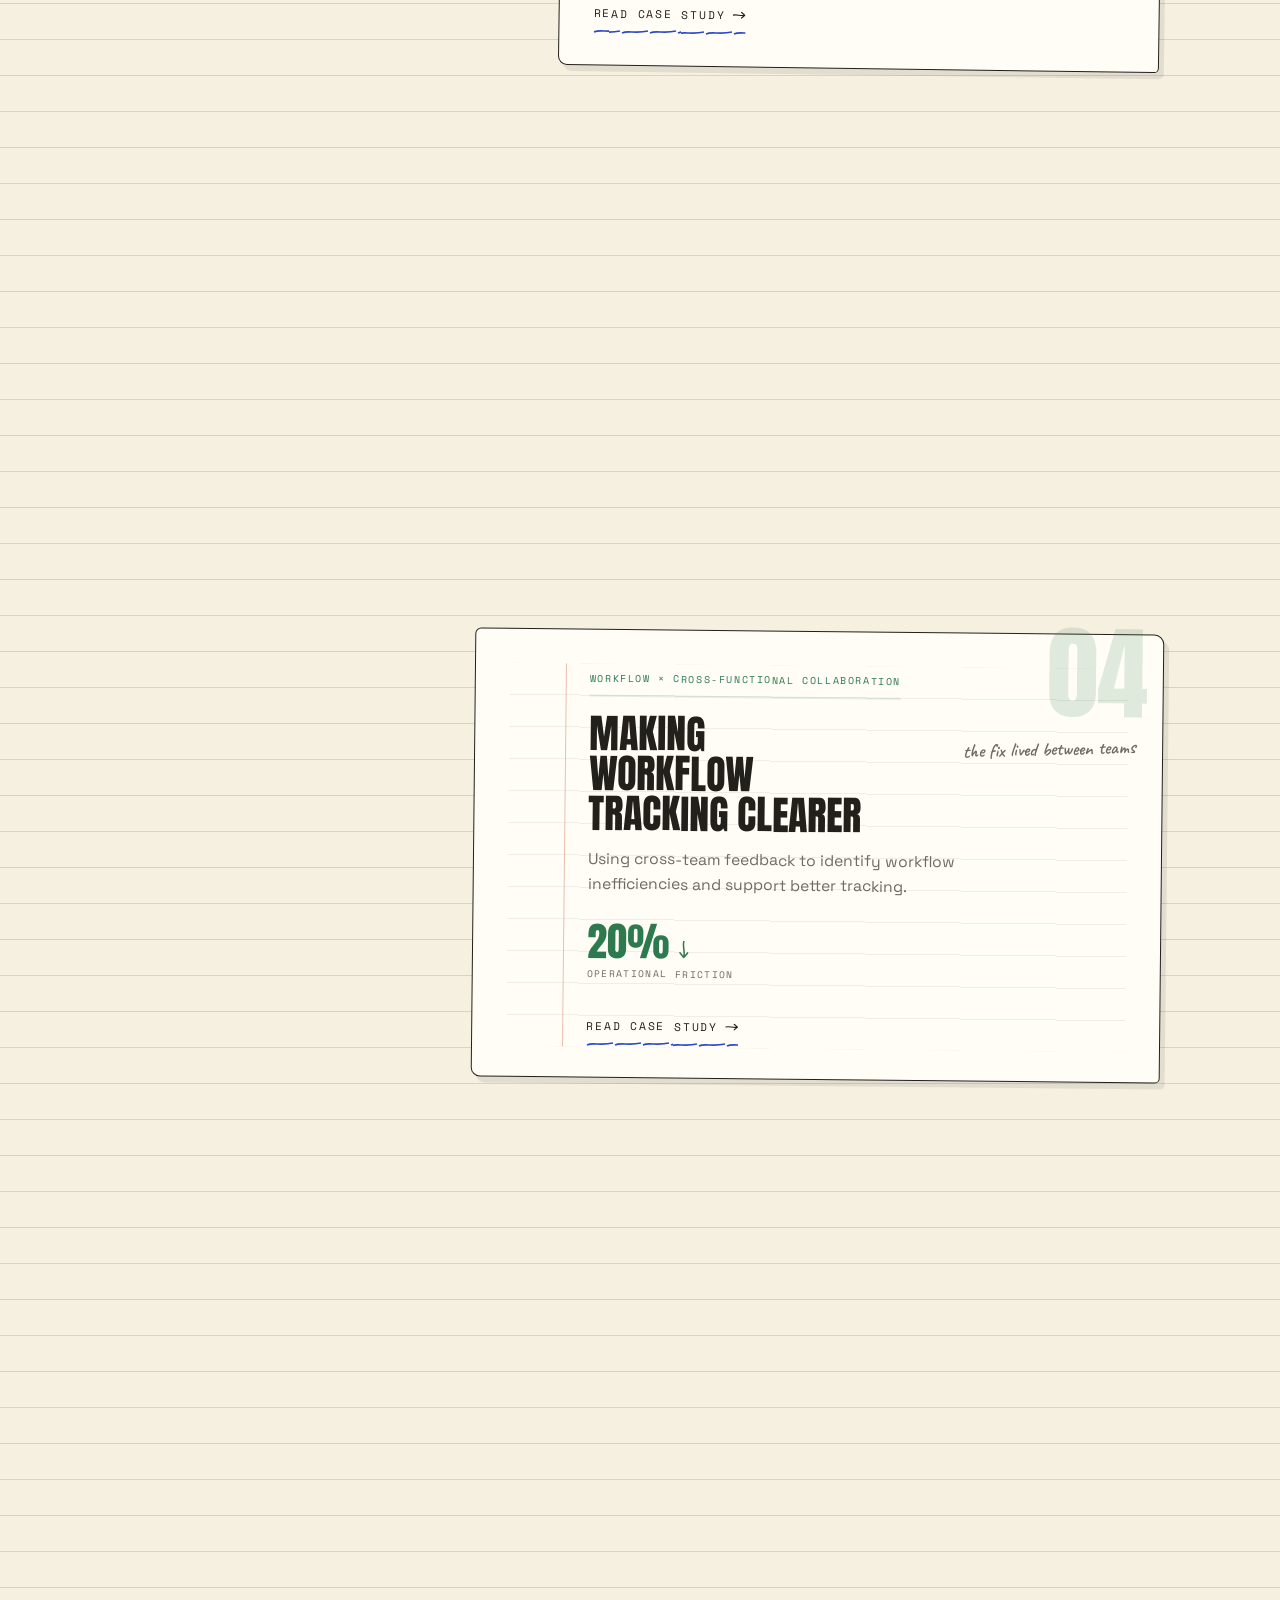
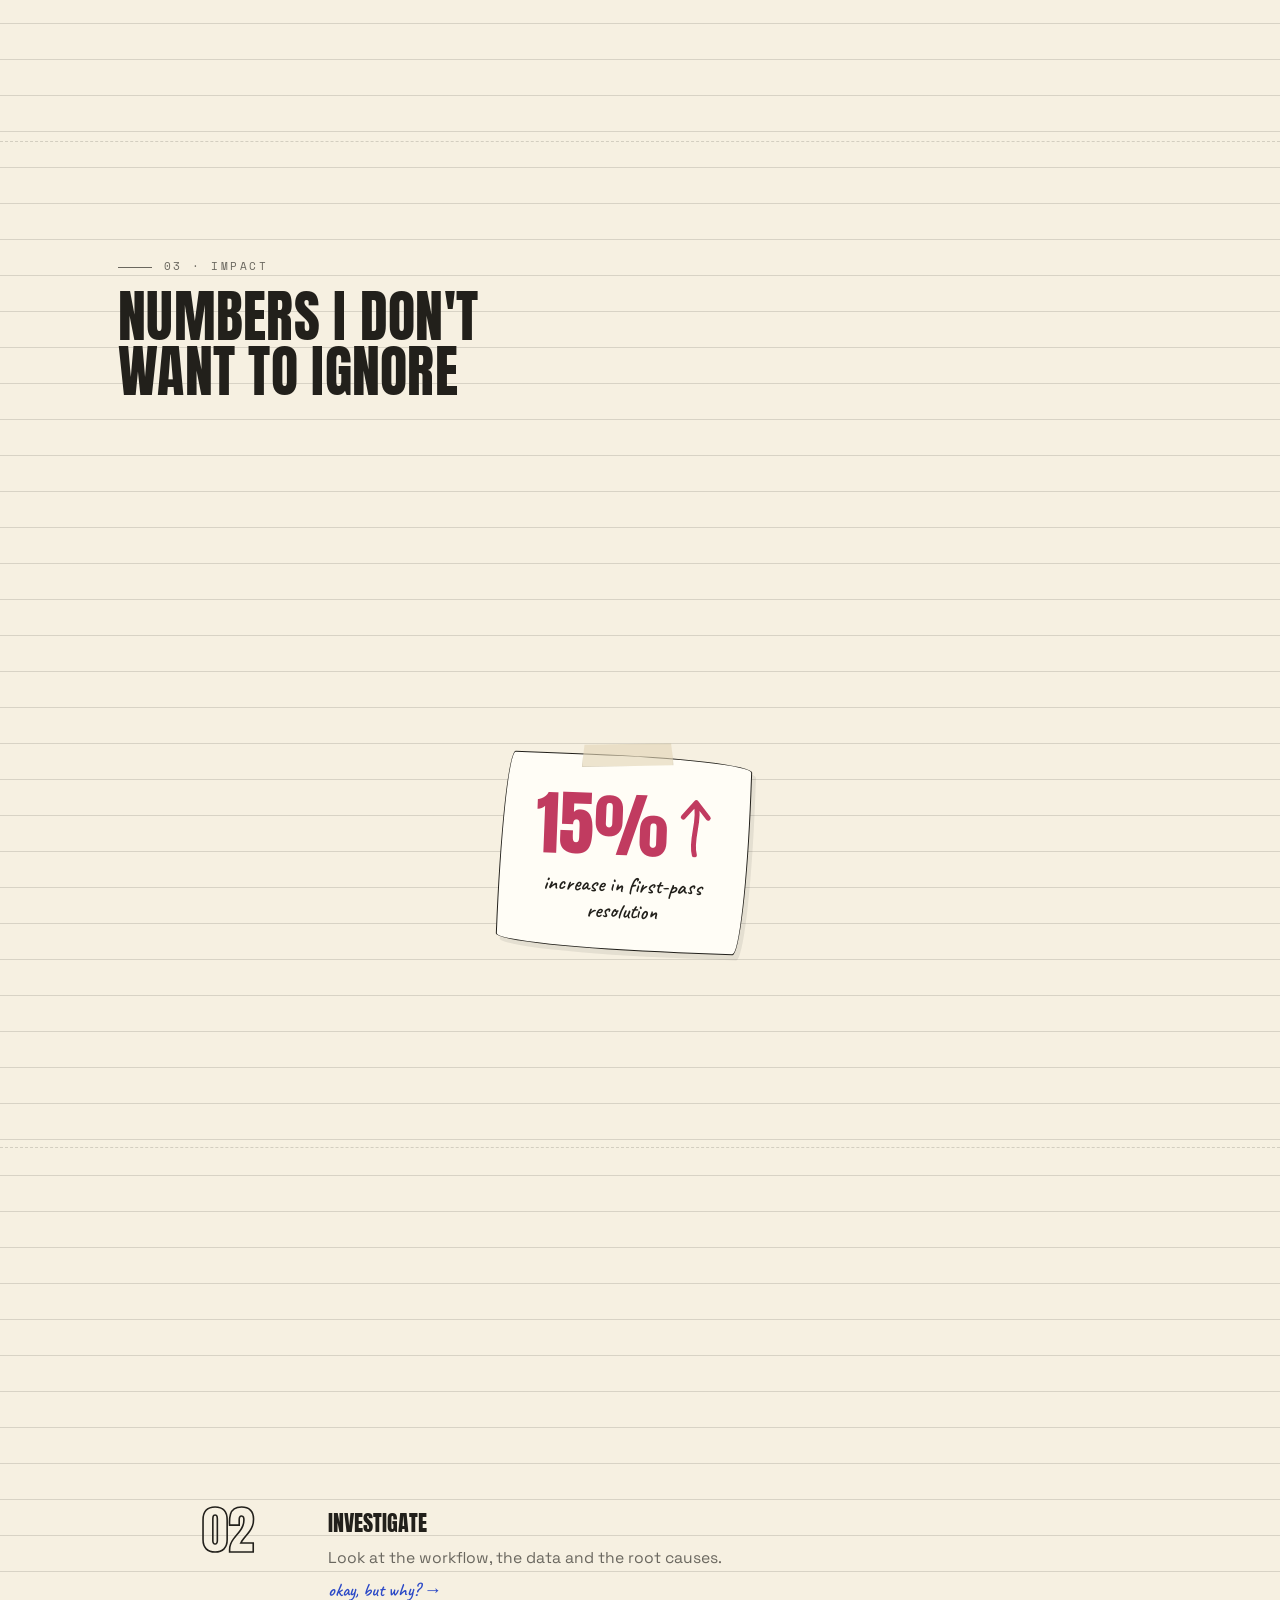
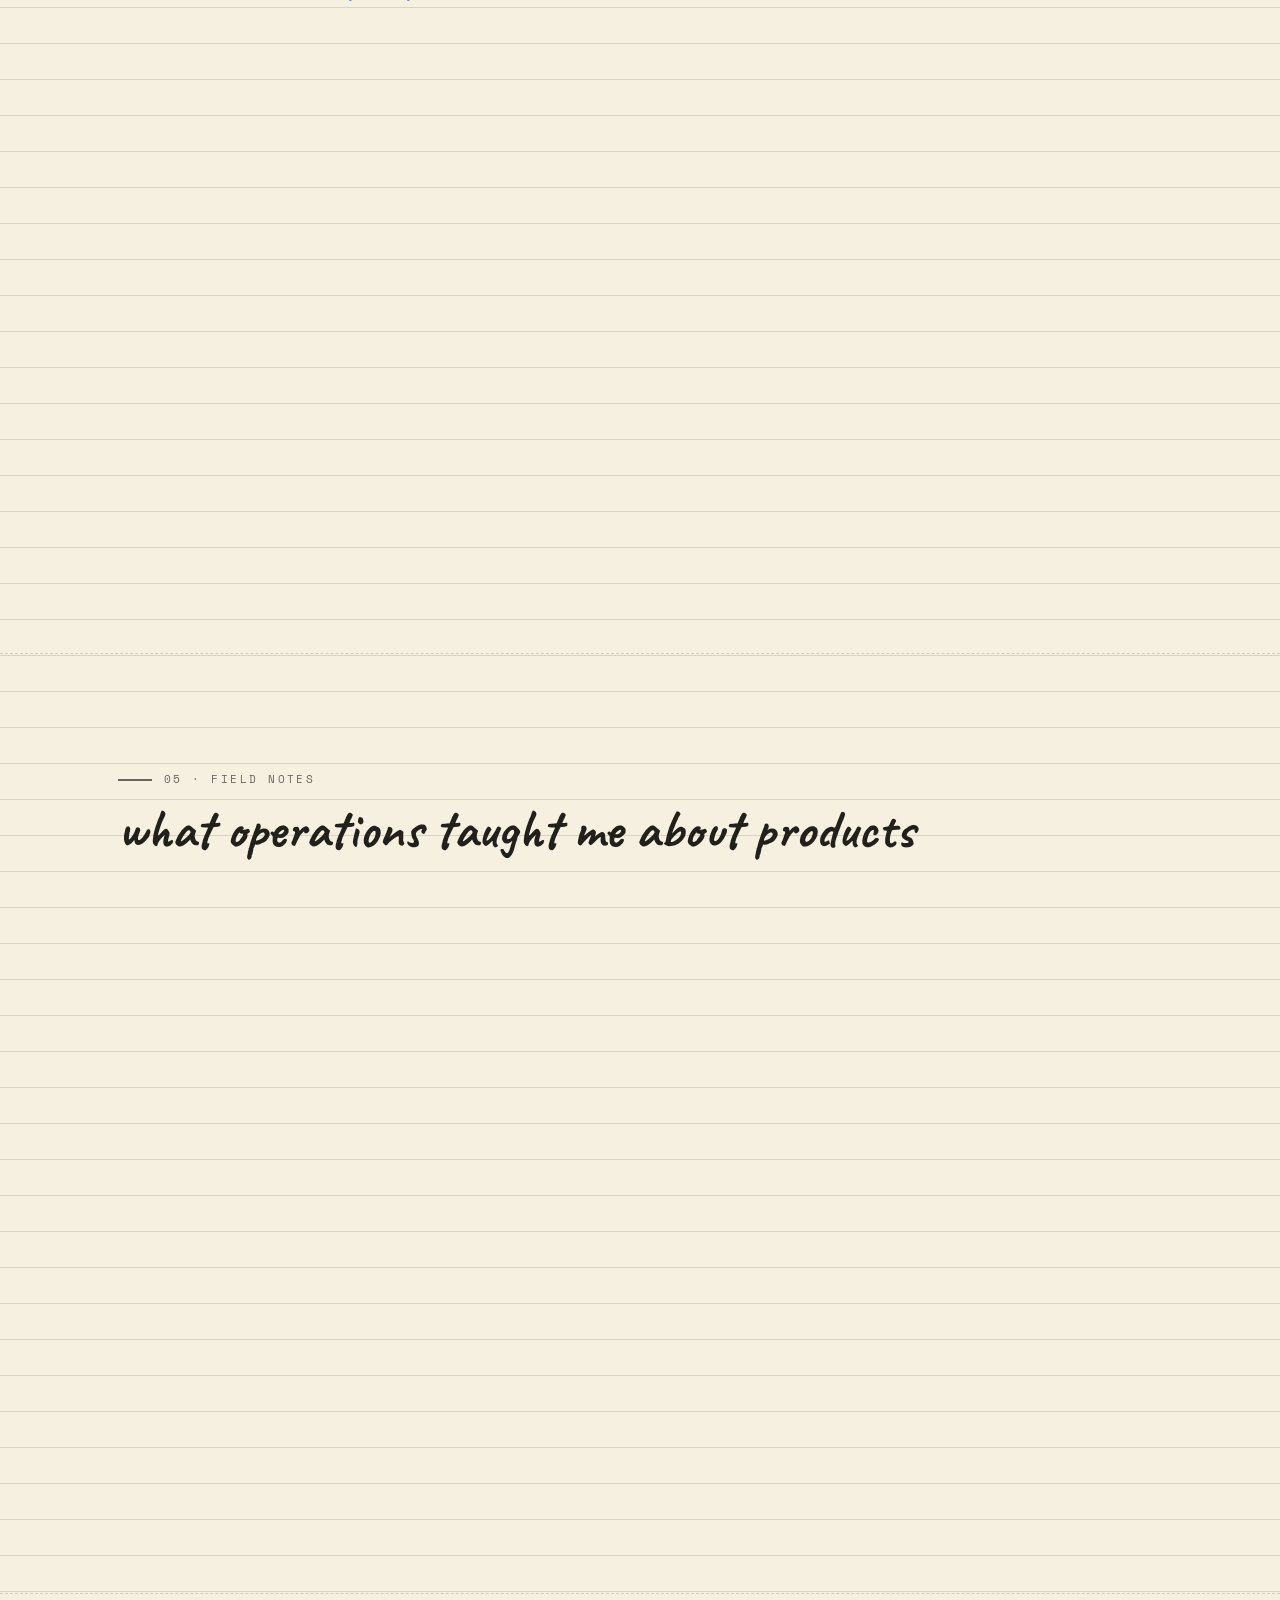
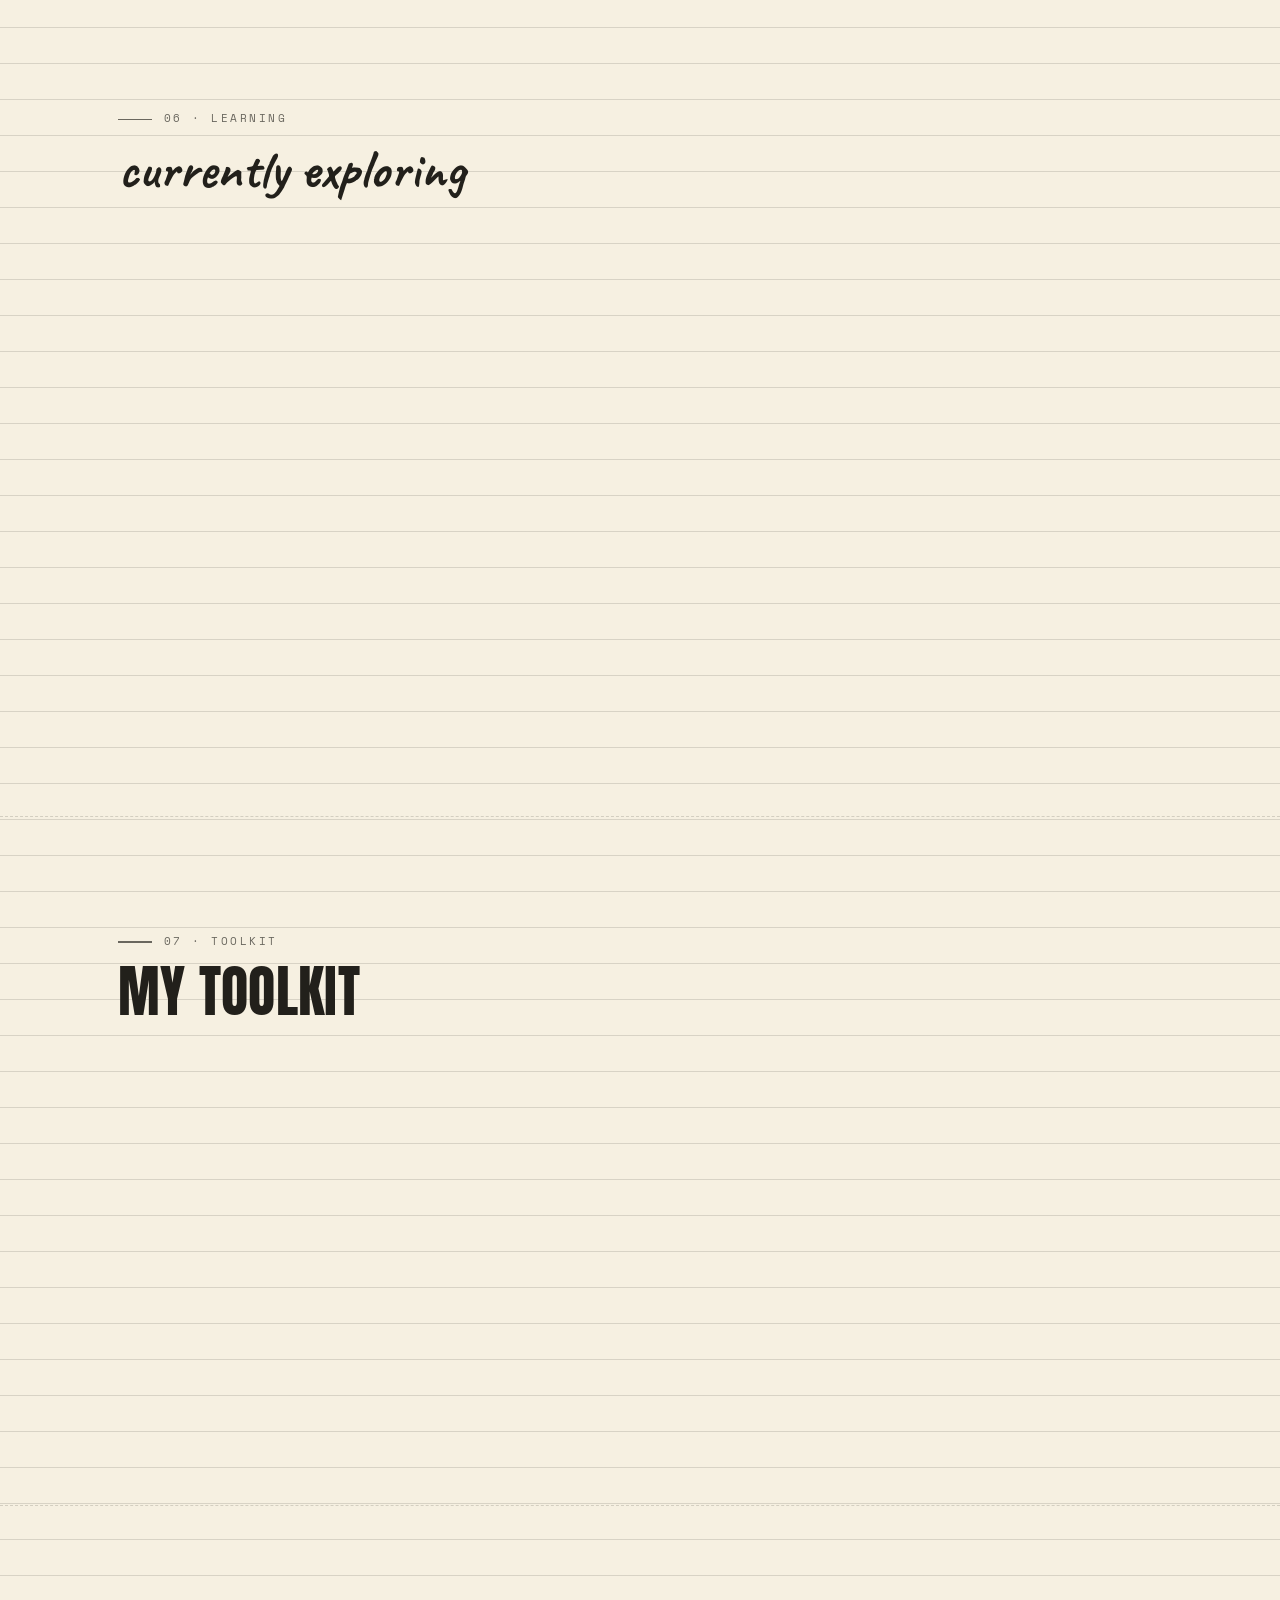
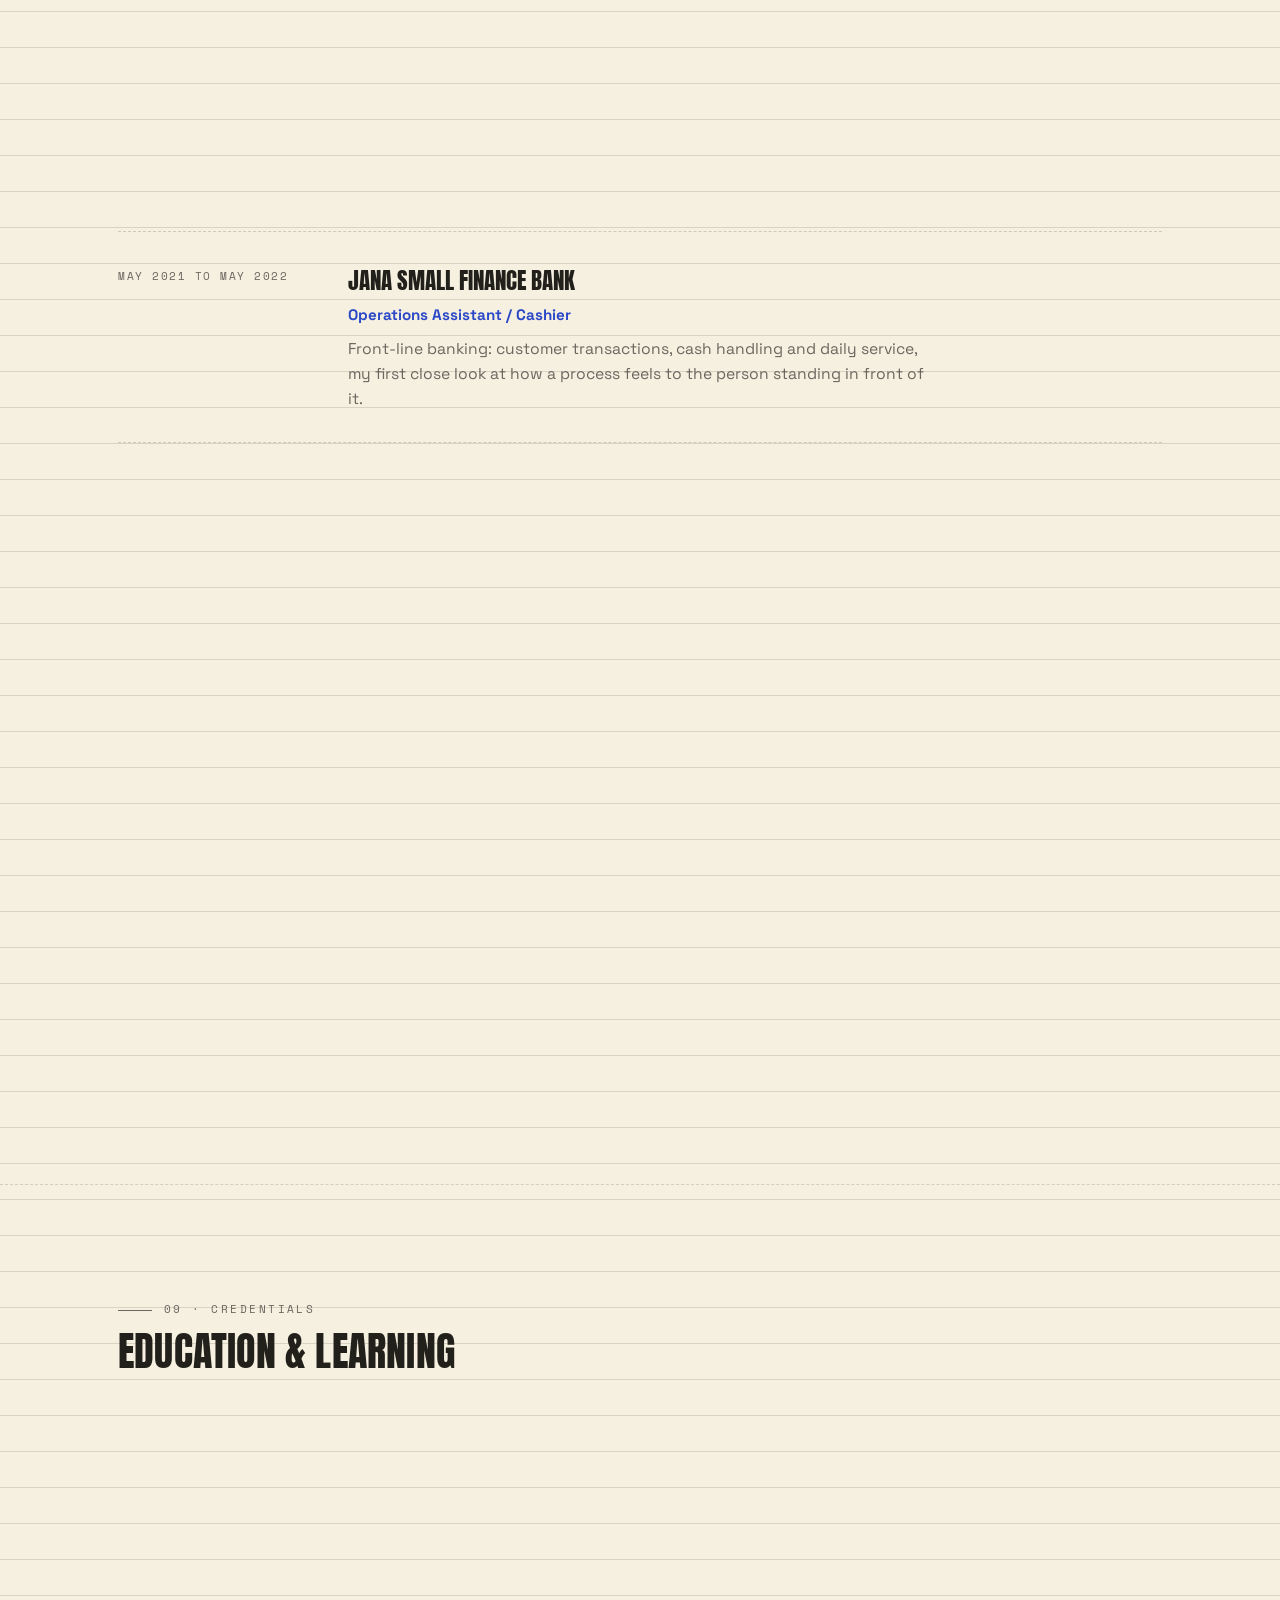
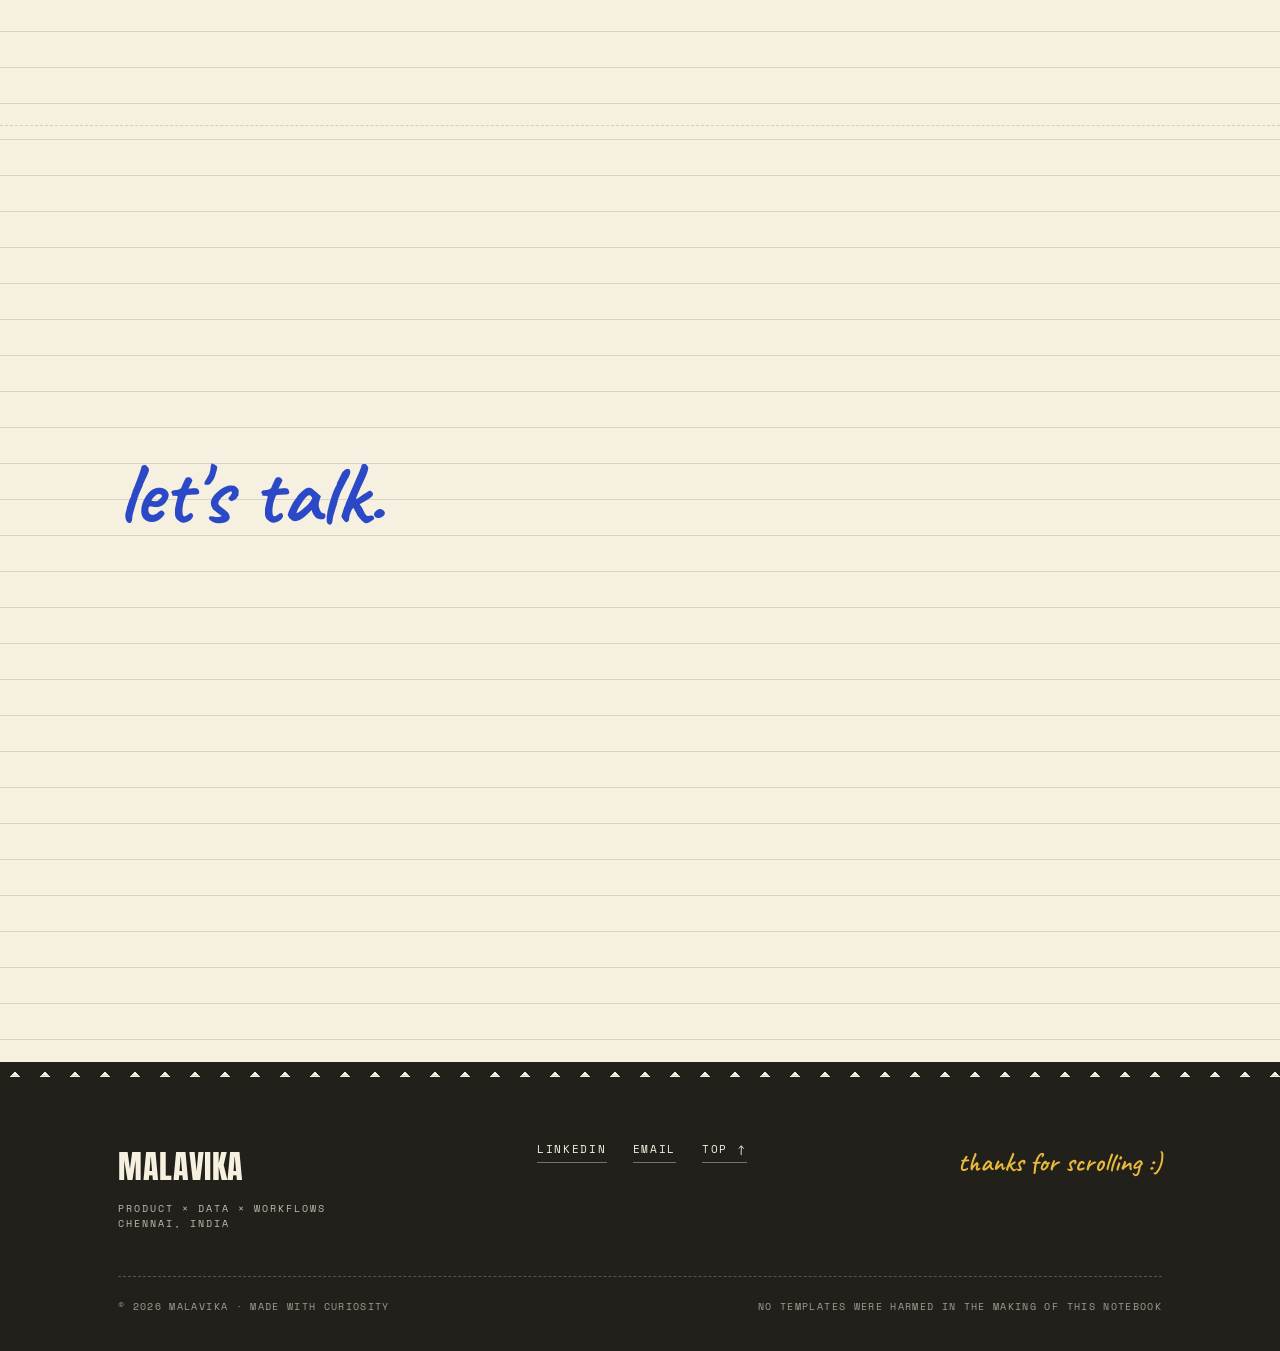
==== commit 49ee7b6d: "Bust GitHub Pages case study JavaScript cache" ====
--- a/index.html
+++ b/index.html
@@ -472,9 +472,9 @@
 <noscript><p style="padding:120px 24px;font-family:monospace;text-align:center">This notebook needs JavaScript for the case-study pages. The main story is above, though.</p></noscript>
 
 <!-- Scripts: ORDER MATTERS. data -> figures -> render -> app -->
-<script src="js/data.js?v=20260923" defer></script>
-<script src="js/figures.js?v=20260923" defer></script>
-<script src="js/render.js?v=20260923" defer></script>
-<script src="js/app.js?v=20260923" defer></script>
+<script src="js/data.js?v=20260923b" defer></script>
+<script src="js/figures.js?v=20260923b" defer></script>
+<script src="js/render.js?v=20260923b" defer></script>
+<script src="js/app.js?v=20260923b" defer></script>
 </body>
 </html>
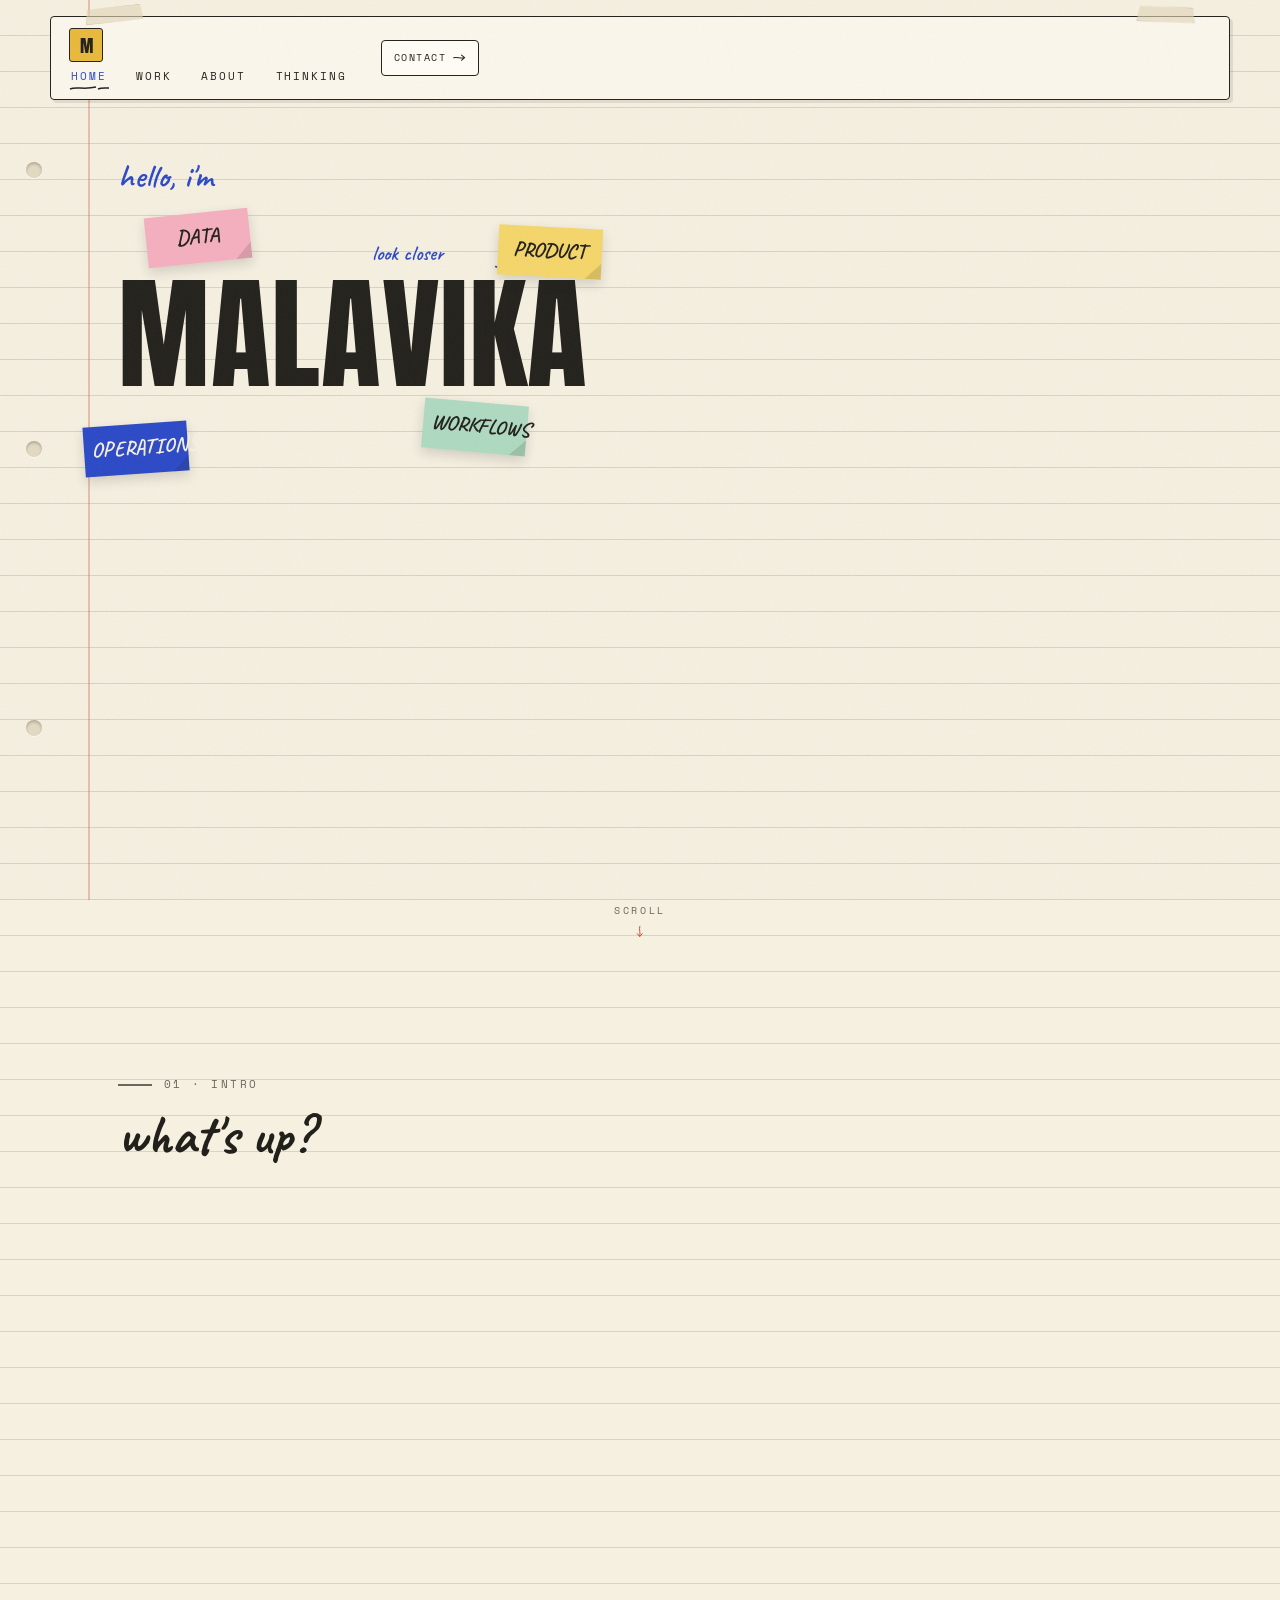
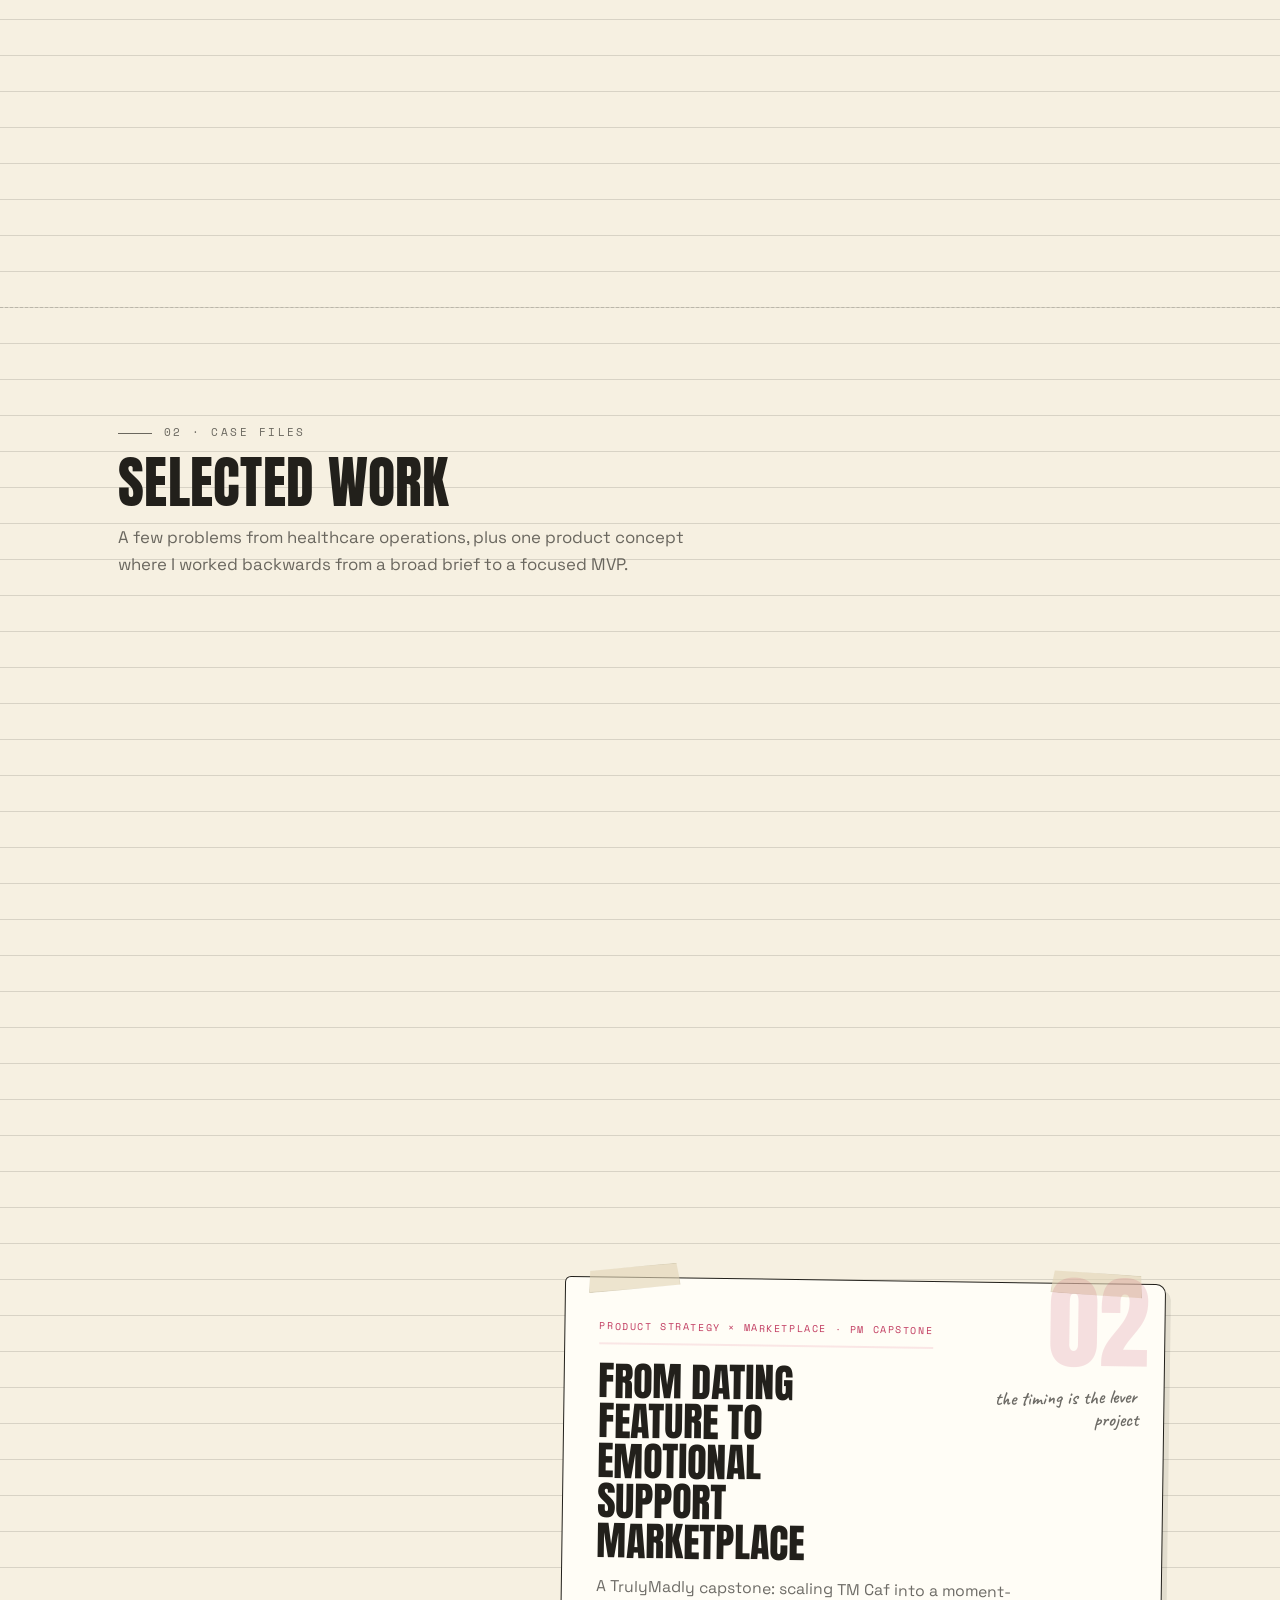
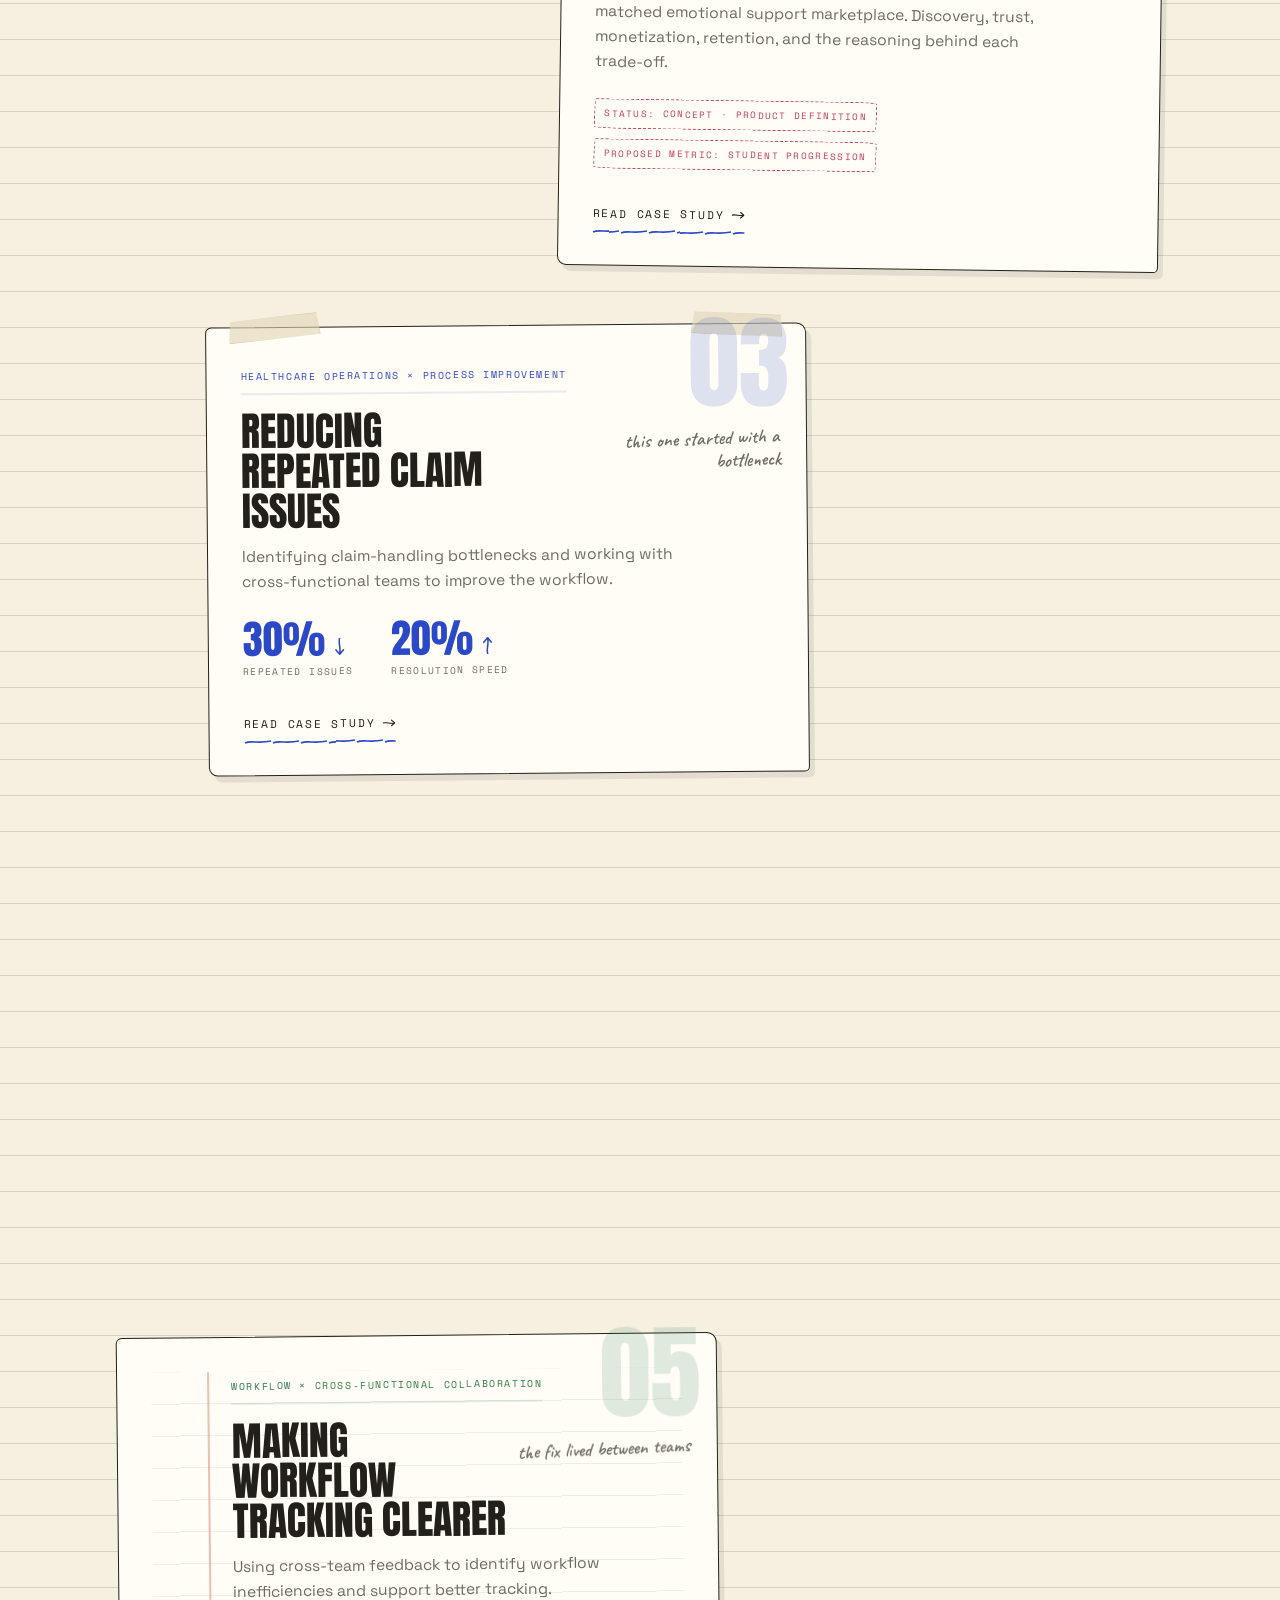
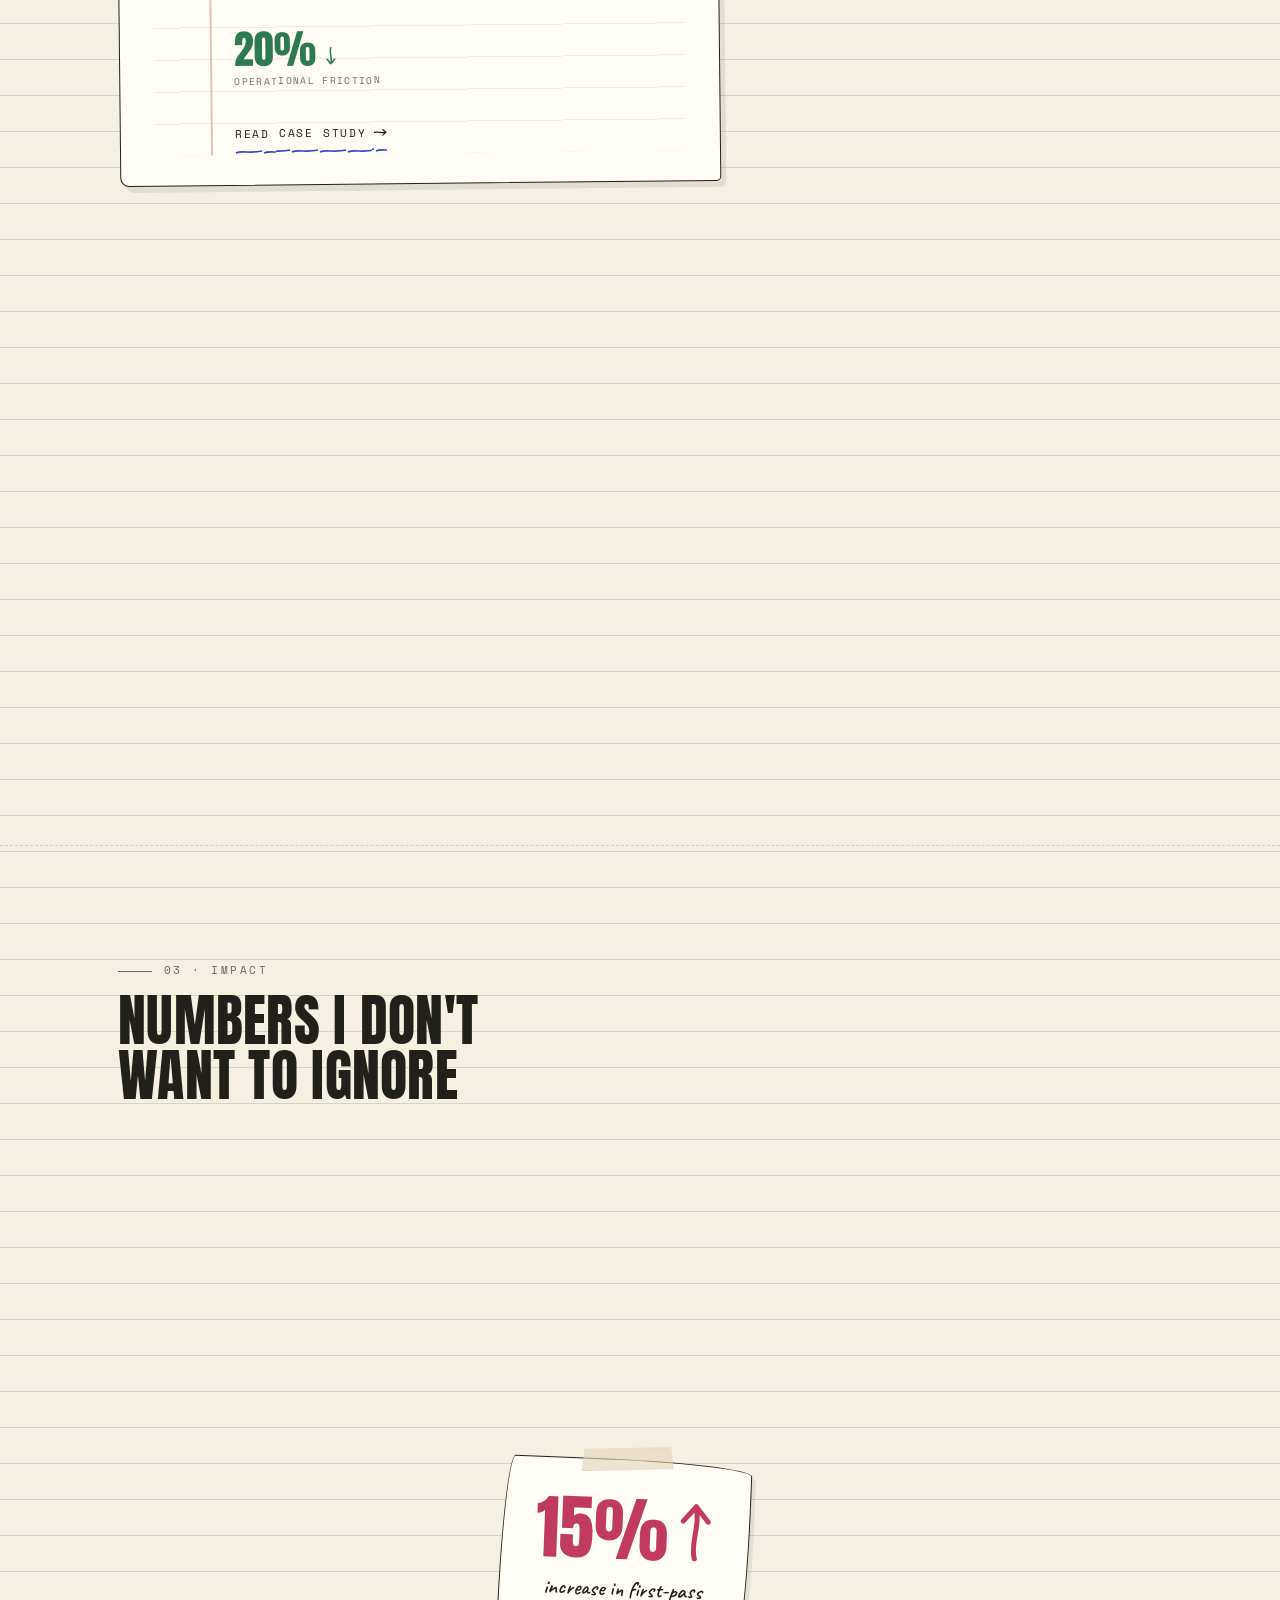
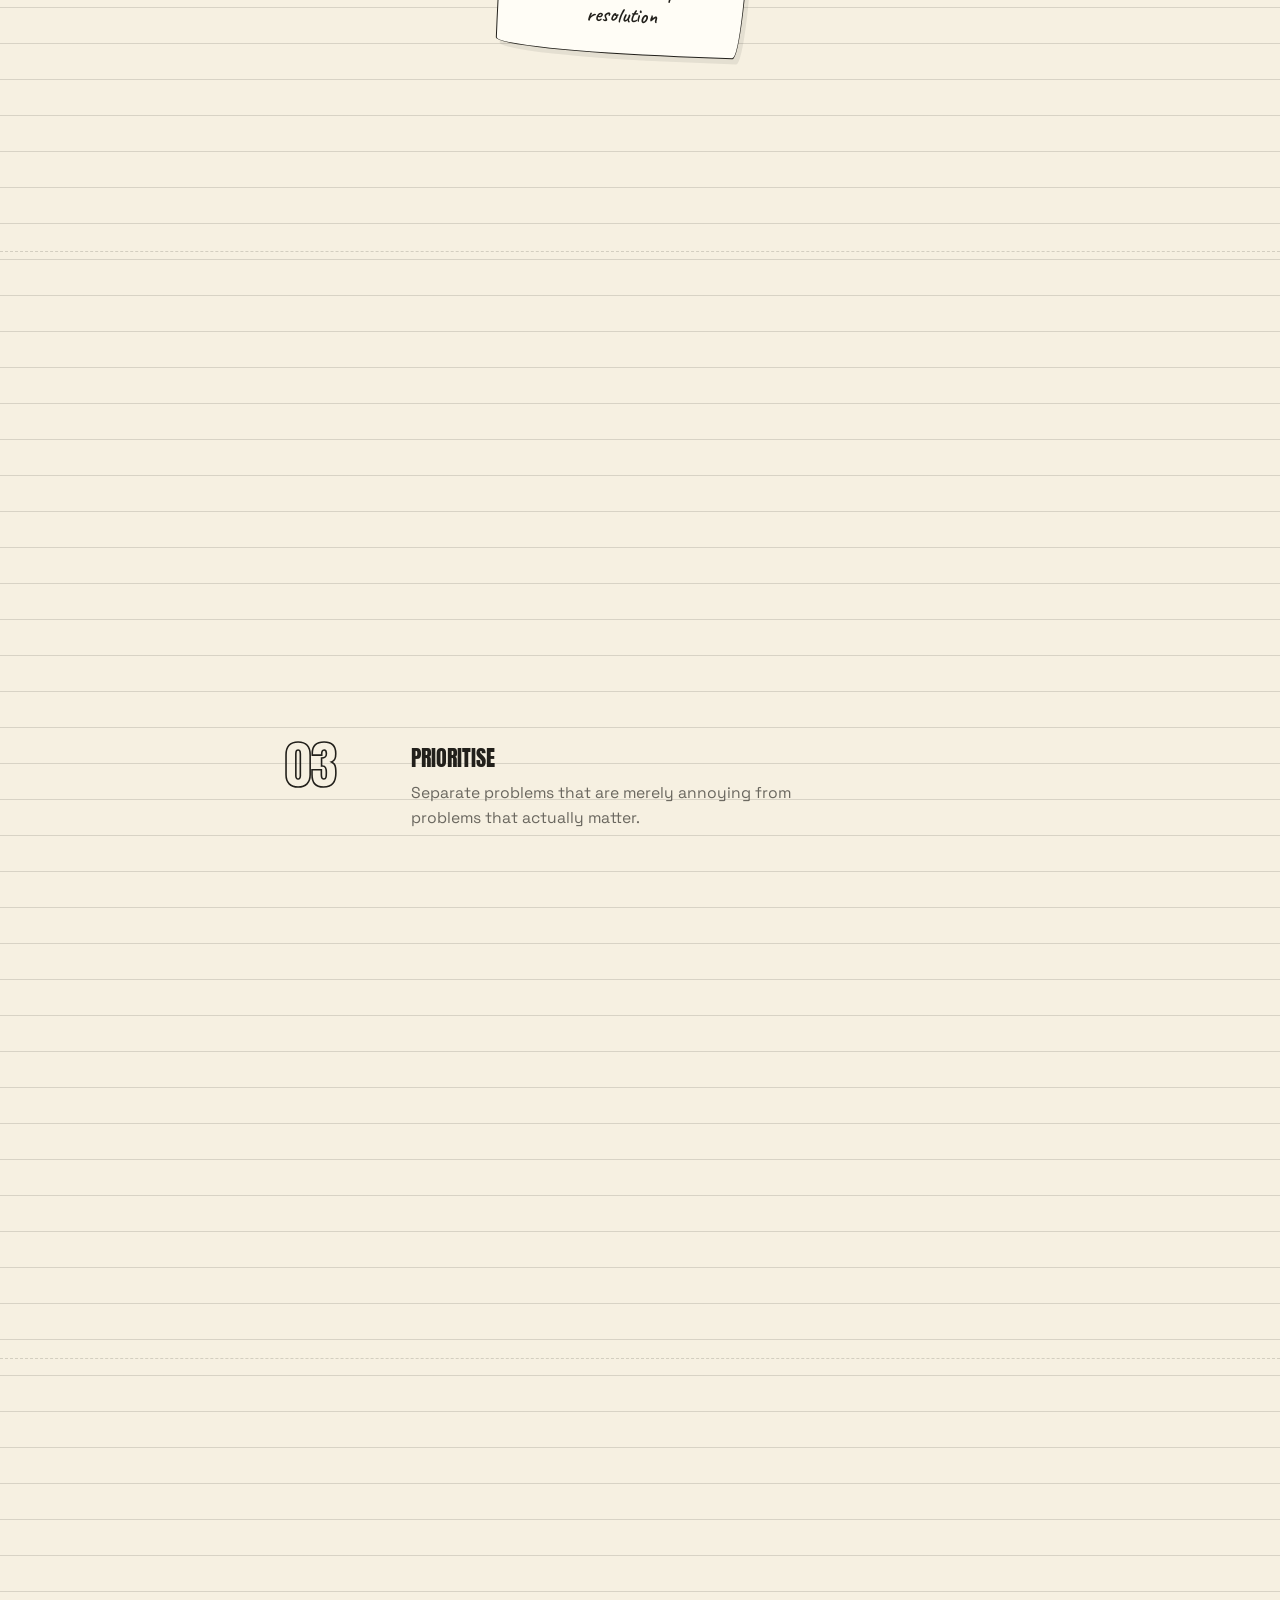
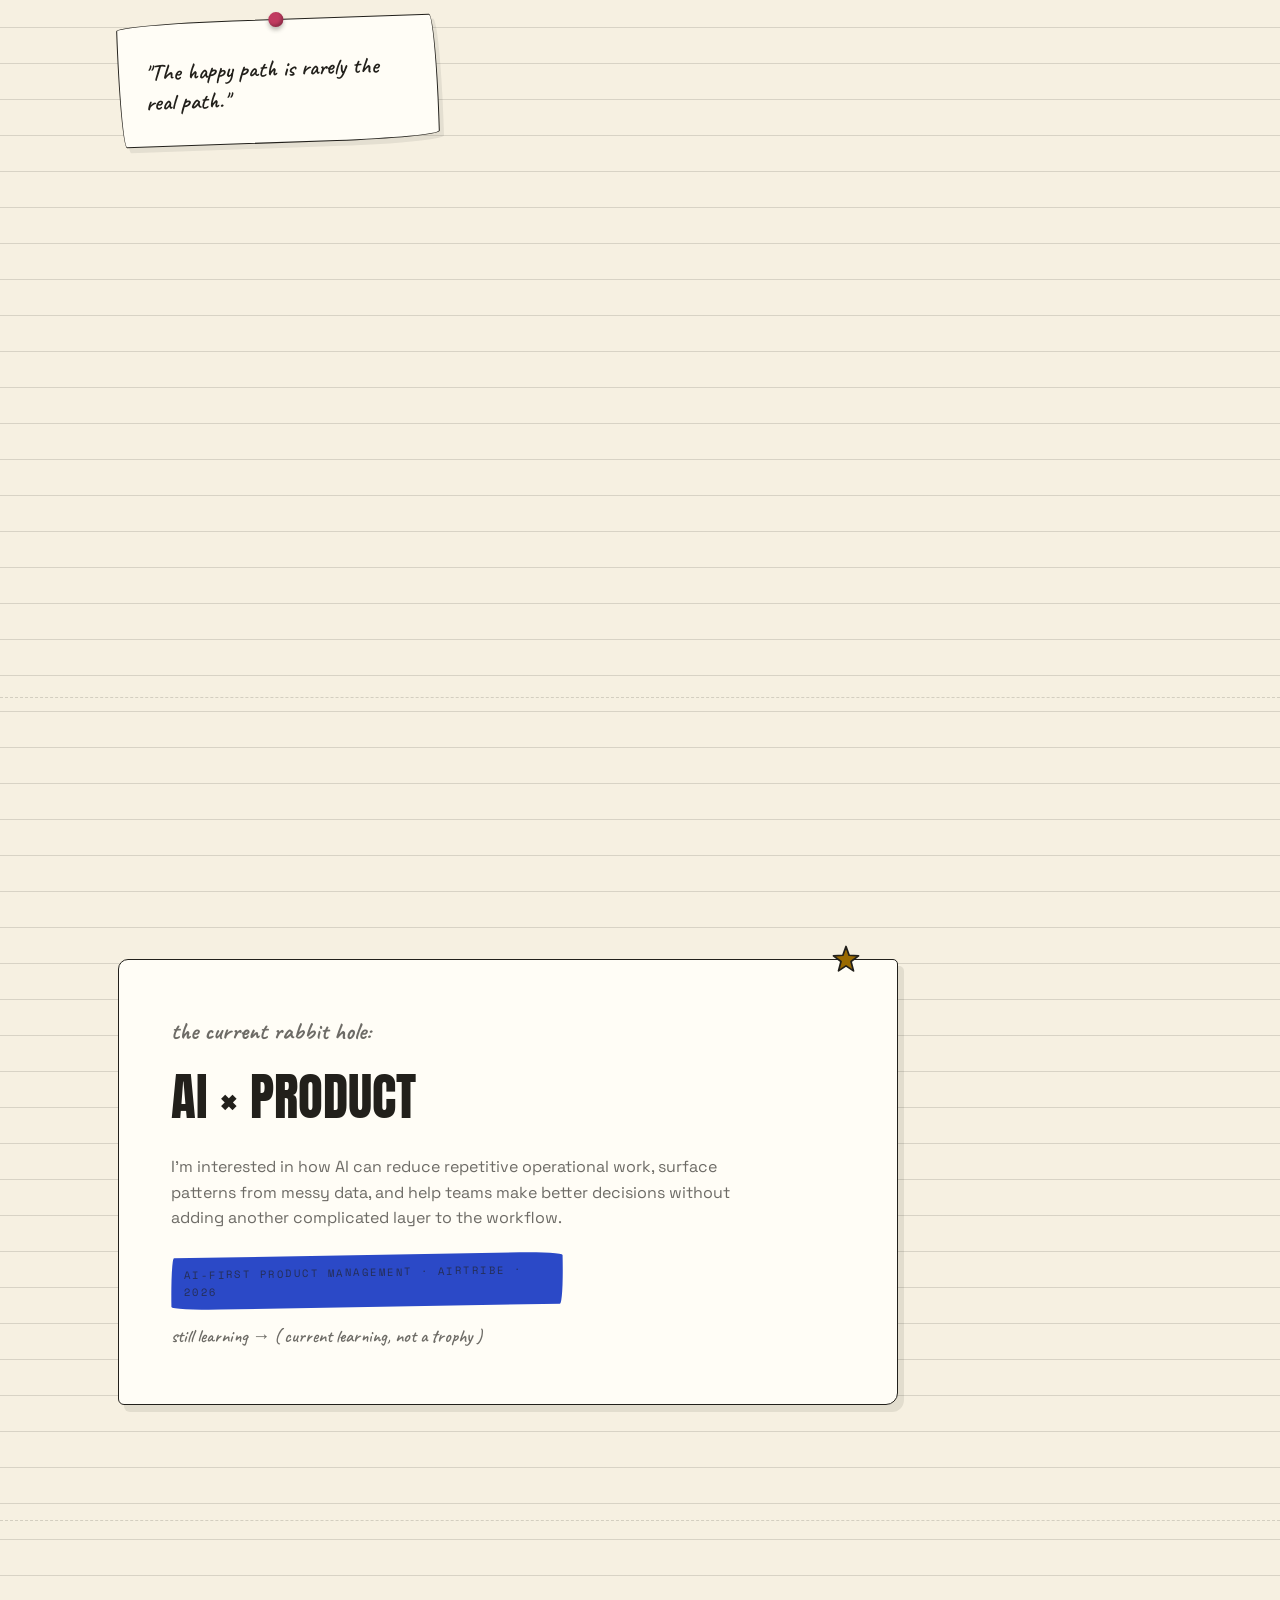
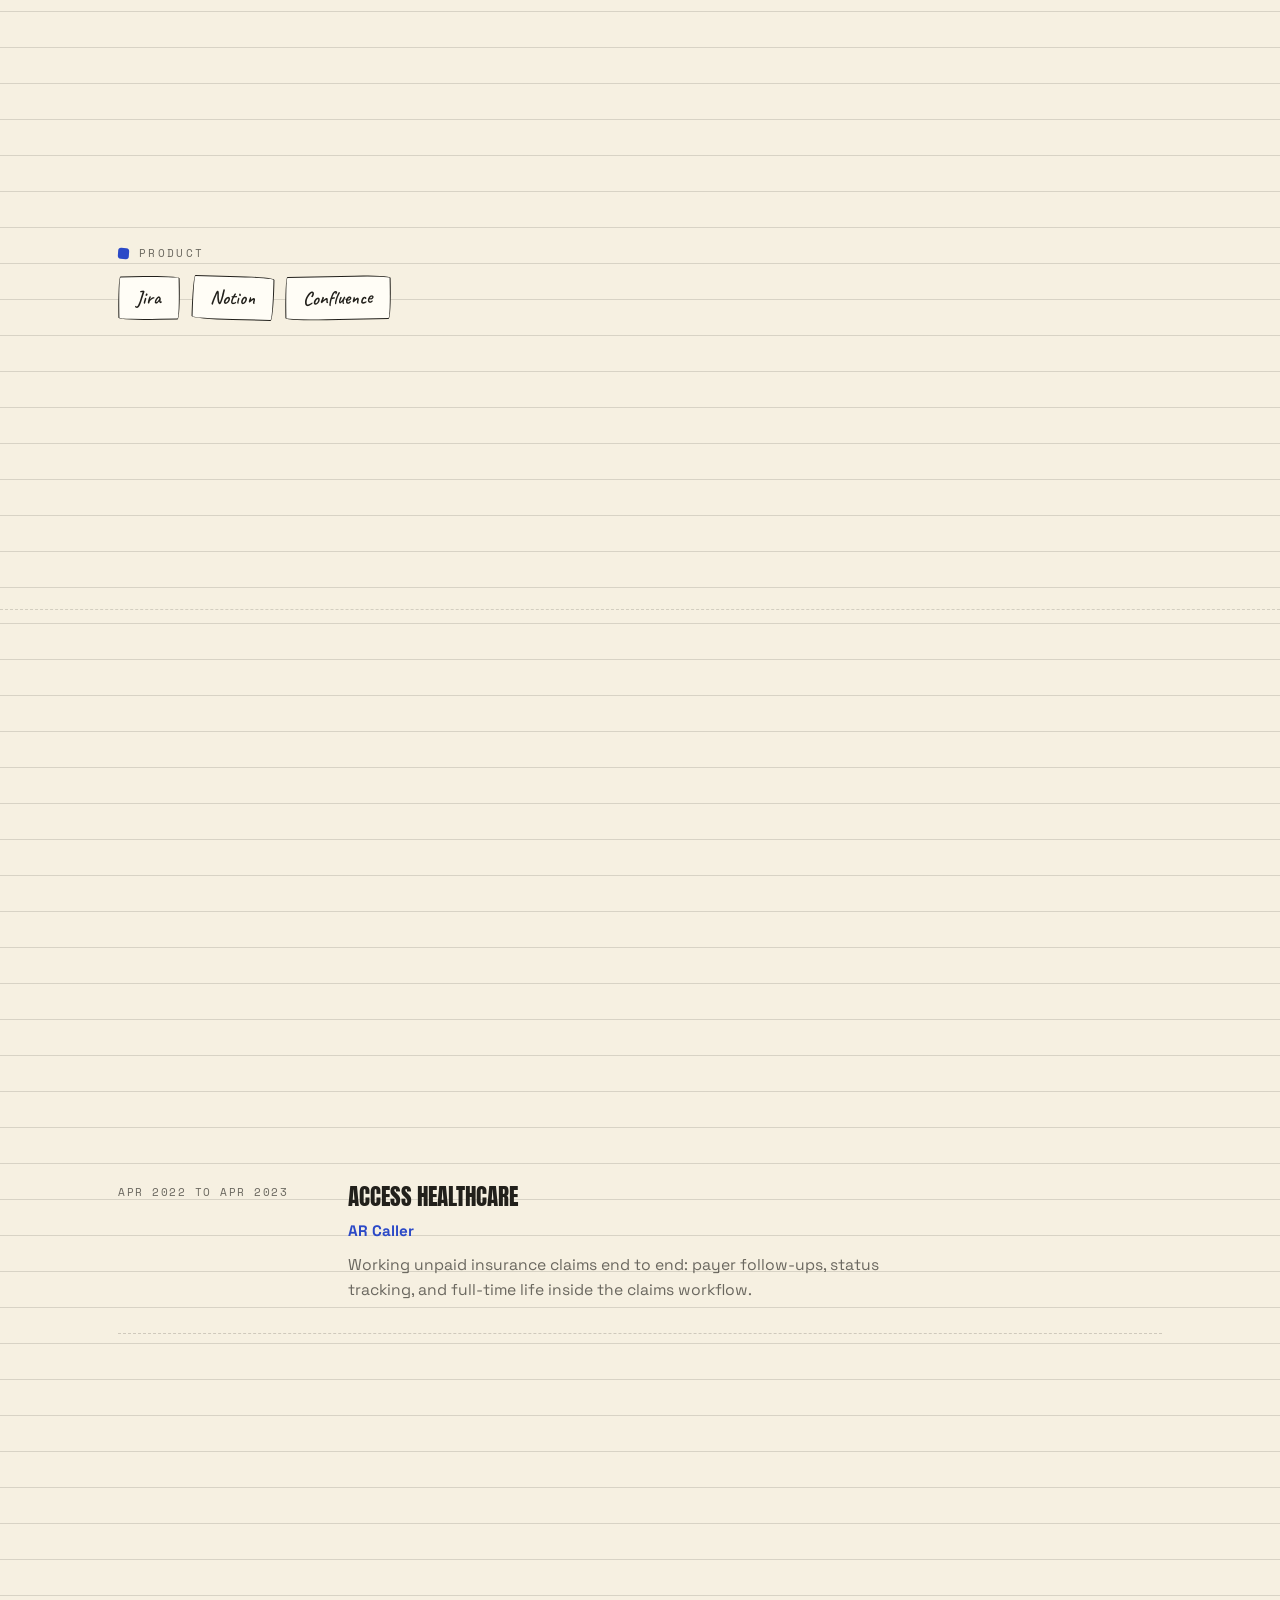
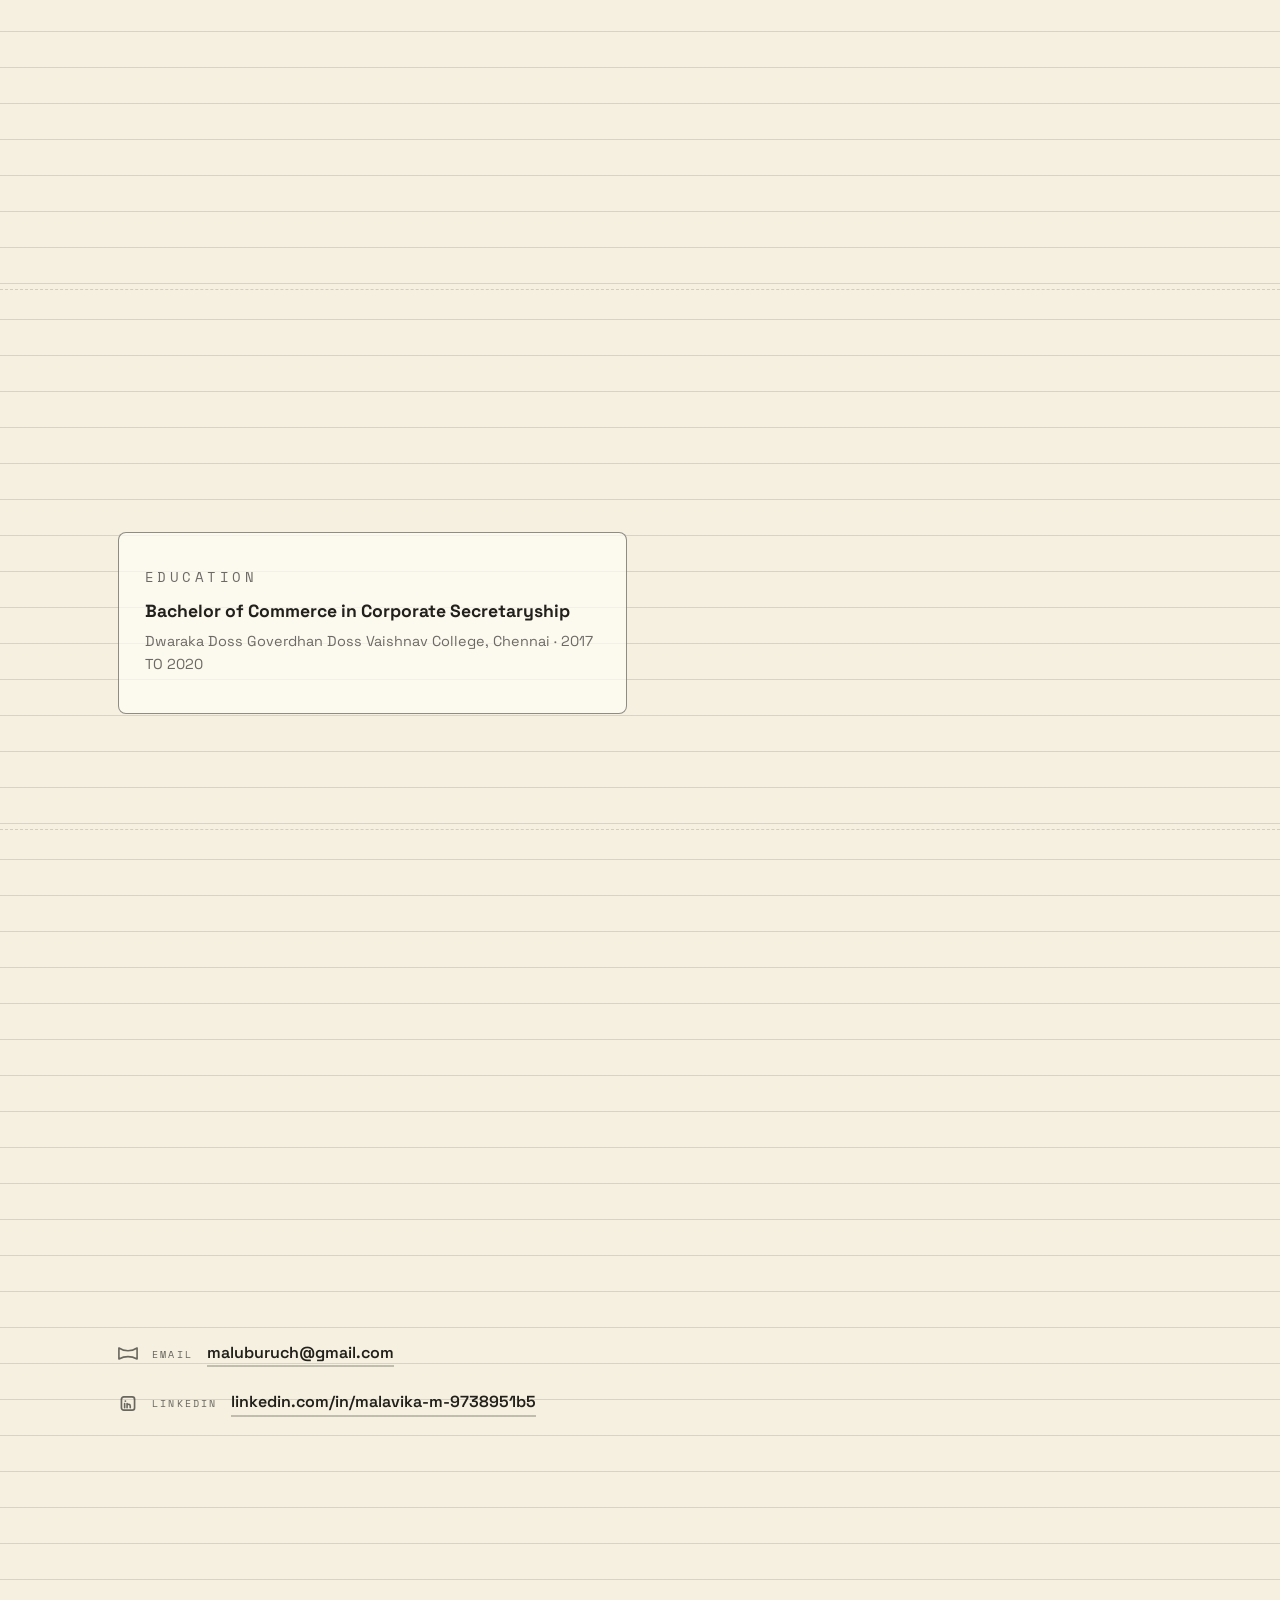
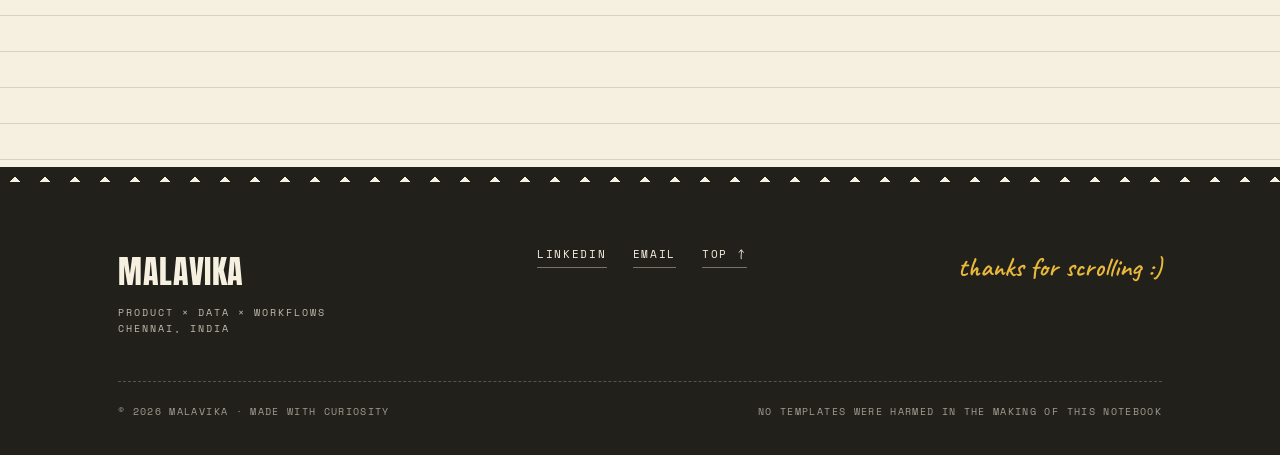
==== commit 30c0c118: "Update hero spacing, portrait, and contact details" ====
--- a/index.html
+++ b/index.html
@@ -91,7 +91,7 @@
   <section class="hero" id="home">
     <div class="wrap hero__grid">
       <div class="hero__text">
-        <p class="hero-hello hand reveal">hello, i'm</p>
+        <p class="hero-hello hand reveal" style="margin-bottom:40px;">hello, i'm</p>
         <div class="hero__namezone">
           <p class="hero-look hand" aria-hidden="true">look closer
             <svg class="look-arr animsvg" viewBox="0 0 90 40" aria-hidden="true">
@@ -108,7 +108,7 @@
             <div class="sticky sticky--g hs-4" style="--r:5deg">WORKFLOWS<span class="sticky__tip">where it hurts</span></div>
           </div>
         </div>
-        <p class="hero-line reveal" style="--d:.1s">I like solving the <span class="hl hl-y">messy</span> problems behind the screen.</p>
+        <p class="hero-line reveal" style="--d:.1s;margin-top:48px;">I like solving the <span class="hl hl-y">messy</span> problems behind the screen.</p>
         <p class="hero-sub reveal" style="--d:.16s">I come from healthcare operations, where I learned to find the problems hiding inside messy workflows. Now I am applying that instinct to product management.</p>
         <p class="hero-meta mono reveal" style="--d:.22s">PRODUCT MANAGEMENT<span class="dot" aria-hidden="true">·</span>CHENNAI, INDIA<span class="dot" aria-hidden="true">·</span>OPERATIONS × DATA × WORKFLOWS</p>
         <p class="hero-star hand reveal" style="--d:.26s" aria-hidden="true">* small details matter</p>
@@ -123,32 +123,7 @@
           <figure class="polaroid">
             <span class="tape tape--l" aria-hidden="true"></span>
             <span class="tape tape--r" aria-hidden="true"></span>
-            <!-- TODO: replace this doodle with a real editorial photo when available (keep the polaroid frame).
-                 To use a photo: put image.jpg in an "images" folder and replace the <svg class="portrait">...</svg>
-                 below with: <img class="portrait" src="images/malavika.jpg" alt="Portrait of Malavika"/> -->
-            <svg class="portrait" viewBox="0 0 320 330" role="img" aria-label="A hand-drawn doodle portrait placeholder of Malavika">
-              <g filter="url(#rough2)">
-                <path d="M38 330 C 48 262 108 244 160 244 C 212 244 272 262 282 330 Z" fill="#E9B93B" stroke="#22201B" stroke-width="3"/>
-                <ellipse cx="160" cy="168" rx="80" ry="92" fill="#F7E3CC" stroke="#22201B" stroke-width="3.5"/>
-                <path d="M80 150 C 68 40 252 40 240 150 C 242 112 204 90 160 90 C 116 90 78 112 80 150 Z" fill="#22201B"/>
-                <circle cx="160" cy="52" r="27" fill="#22201B"/>
-                <path d="M80 172 C 70 168 68 182 80 186" fill="none" stroke="#22201B" stroke-width="3"/>
-                <path d="M240 172 C 250 168 252 182 240 186" fill="none" stroke="#22201B" stroke-width="3"/>
-              </g>
-              <circle cx="76" cy="196" r="5" fill="#2B49C7"/>
-              <circle cx="244" cy="196" r="5" fill="#2B49C7"/>
-              <g filter="url(#rough)" fill="none" stroke="#22201B" stroke-width="3">
-                <circle cx="128" cy="170" r="25"/><circle cx="192" cy="170" r="25"/>
-                <path d="M153 170 C 158 162 162 162 167 170"/>
-                <path d="M103 166 L 88 160 M217 166 L 232 160"/>
-              </g>
-              <circle cx="128" cy="172" r="4" fill="#22201B"/><circle cx="192" cy="172" r="4" fill="#22201B"/>
-              <path d="M112 138 C 120 132 136 132 144 138 M176 138 C 184 132 200 132 208 138" fill="none" stroke="#22201B" stroke-width="3" stroke-linecap="round"/>
-              <path d="M140 224 C 150 234 170 234 180 224" fill="none" stroke="#22201B" stroke-width="3.5" stroke-linecap="round"/>
-              <circle cx="104" cy="204" r="10" fill="#D94F72" opacity=".3"/><circle cx="216" cy="204" r="10" fill="#D94F72" opacity=".3"/>
-              <path d="M120 268 C 140 282 180 282 200 268 M132 292 C 148 302 172 302 188 292" fill="none" stroke="#22201B" stroke-width="2" opacity=".35" stroke-linecap="round"/>
-              <path d="M268 92 l3 9 9 3 -9 3 -3 9 -3 -9 -9 -3 9 -3 Z" fill="#C74B2E" stroke="#C74B2E" stroke-width="1" stroke-linejoin="round"/>
-            </svg>
+            <img class="portrait" src="image.png" alt="Portrait of Malavika"/>
             <figcaption>this is me, usually asking why</figcaption>
             <div class="whybub" aria-hidden="true">
               <svg viewBox="0 0 96 78">
@@ -413,19 +388,17 @@
       <p class="contact__talk reveal" style="--d:.1s">let's talk.</p>
       <p class="contact__sub reveal" style="--d:.16s">If you have a messy product or workflow problem, I'd love to understand it.</p>
       <div class="c-links reveal" style="--d:.22s">
-        <!-- TODO: replace with Malavika's real email address (also in the footer and the SAY HELLO button below) -->
-        <a class="c-link" href="mailto:hello.malavika@gmail.com">
+        <a class="c-link" href="mailto:maluburuch@gmail.com">
           <svg aria-hidden="true"><use href="#i-mail"/></svg>
-          <span class="mono">EMAIL</span><span class="c-val">hello.malavika@gmail.com</span>
+          <span class="mono">EMAIL</span><span class="c-val">maluburuch@gmail.com</span>
         </a>
-        <!-- TODO: replace with Malavika's real LinkedIn URL (also in the footer) -->
-        <a class="c-link" href="https://www.linkedin.com/in/malavika" target="_blank" rel="noopener">
+        <a class="c-link" href="https://www.linkedin.com/in/malavika-m-9738951b5/" target="_blank" rel="noopener">
           <svg aria-hidden="true"><use href="#i-in"/></svg>
-          <span class="mono">LINKEDIN</span><span class="c-val">/in/malavika</span>
+          <span class="mono">LINKEDIN</span><span class="c-val">linkedin.com/in/malavika-m-9738951b5</span>
         </a>
       </div>
       <div class="contact__cta reveal" style="--d:.28s">
-        <a class="btn btn--ink btn--big" href="mailto:hello.malavika@gmail.com">SAY HELLO <svg class="ic" aria-hidden="true"><use href="#i-arr"/></svg></a>
+        <a class="btn btn--ink btn--big" href="mailto:maluburuch@gmail.com">SAY HELLO <svg class="ic" aria-hidden="true"><use href="#i-arr"/></svg></a>
         <div class="contact__doodle" aria-hidden="true">
           <span class="hand">yes, this one</span>
           <svg class="animsvg" viewBox="0 0 130 56"><path pathLength="1" d="M124 6 C 92 10, 44 14, 20 46"/><path d="M20 46 L34 42 M20 46 L26 32"/></svg>
@@ -446,8 +419,8 @@
       </div>
       <div class="footer__links">
         <!-- keep in sync with the contact section links -->
-        <a href="https://www.linkedin.com/in/malavika" target="_blank" rel="noopener">LINKEDIN</a>
-        <a href="mailto:hello.malavika@gmail.com">EMAIL</a>
+        <a href="https://www.linkedin.com/in/malavika-m-9738951b5/" target="_blank" rel="noopener">LINKEDIN</a>
+        <a href="mailto:maluburuch@gmail.com">EMAIL</a>
         <a class="footer__top" href="#home">TOP <svg class="ic" aria-hidden="true"><use href="#i-arr"/></svg></a>
       </div>
       <p class="footer__thanks">thanks for scrolling :)</p>
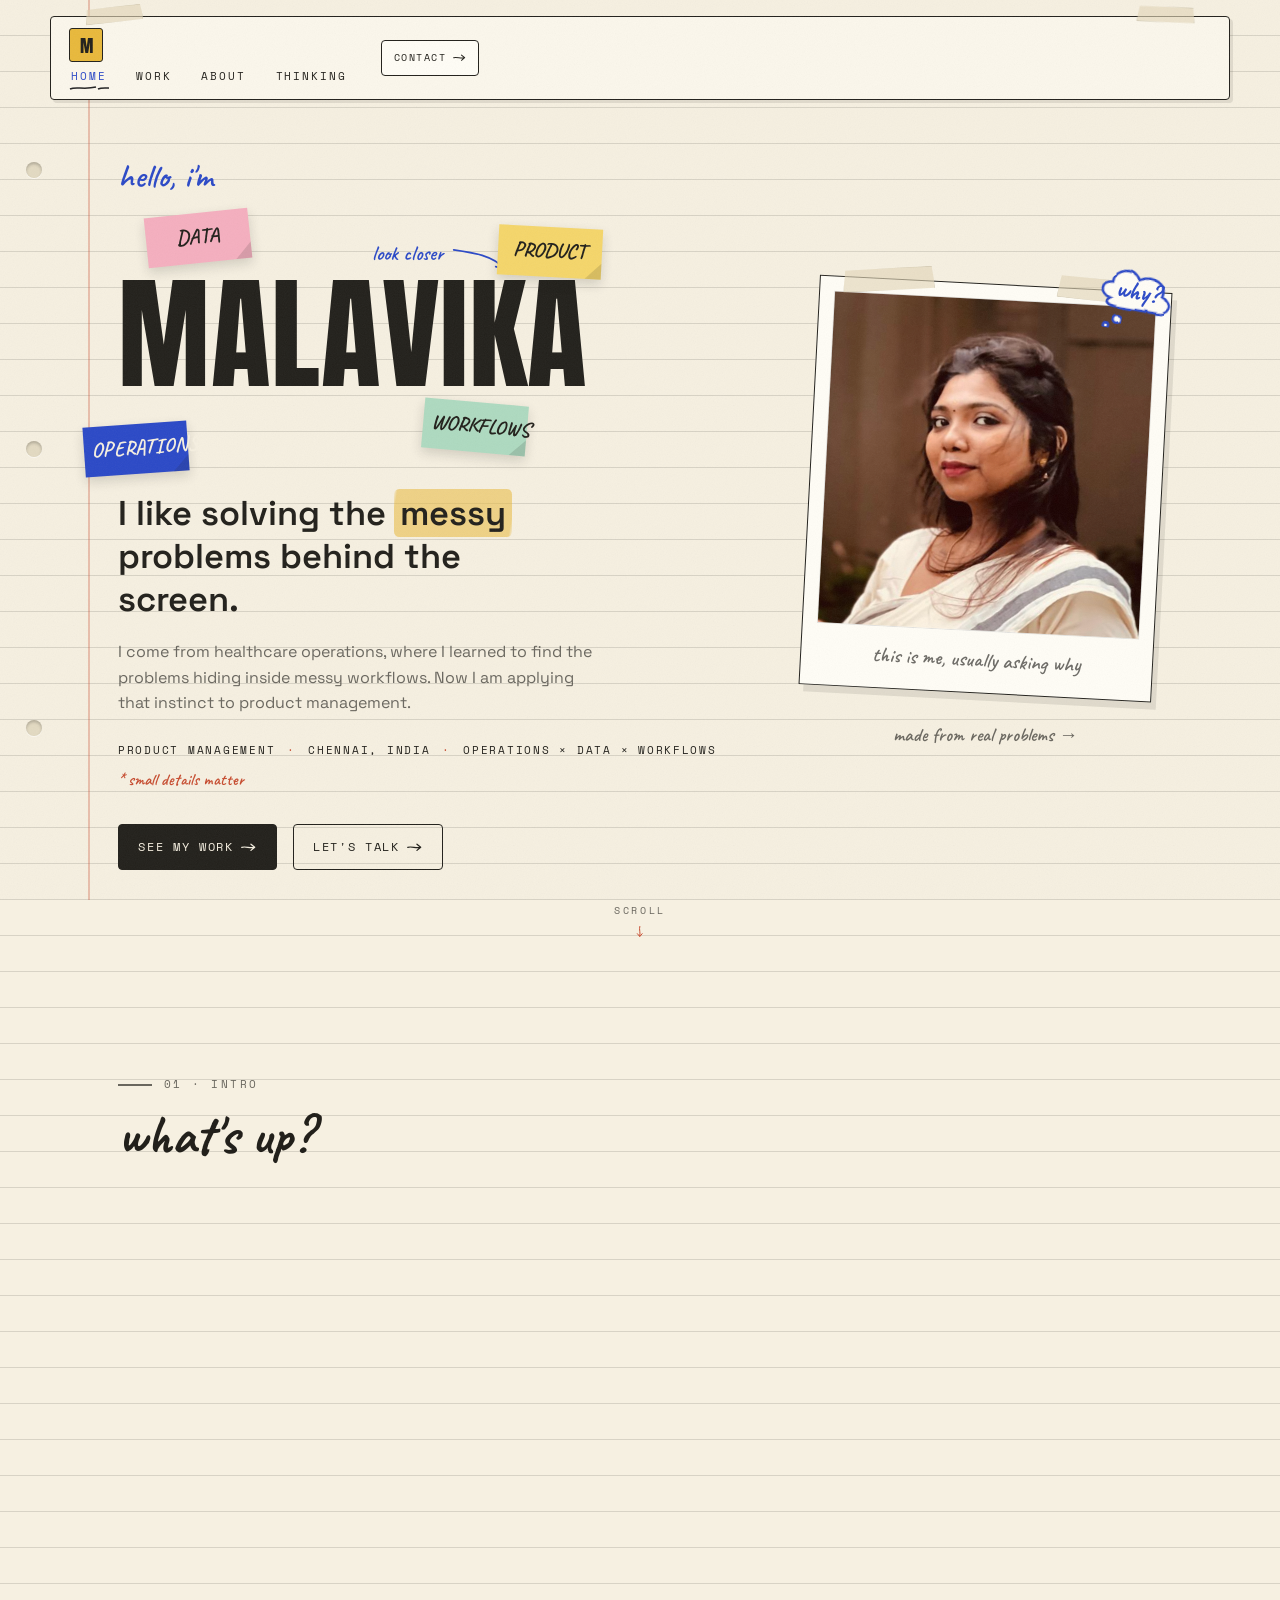
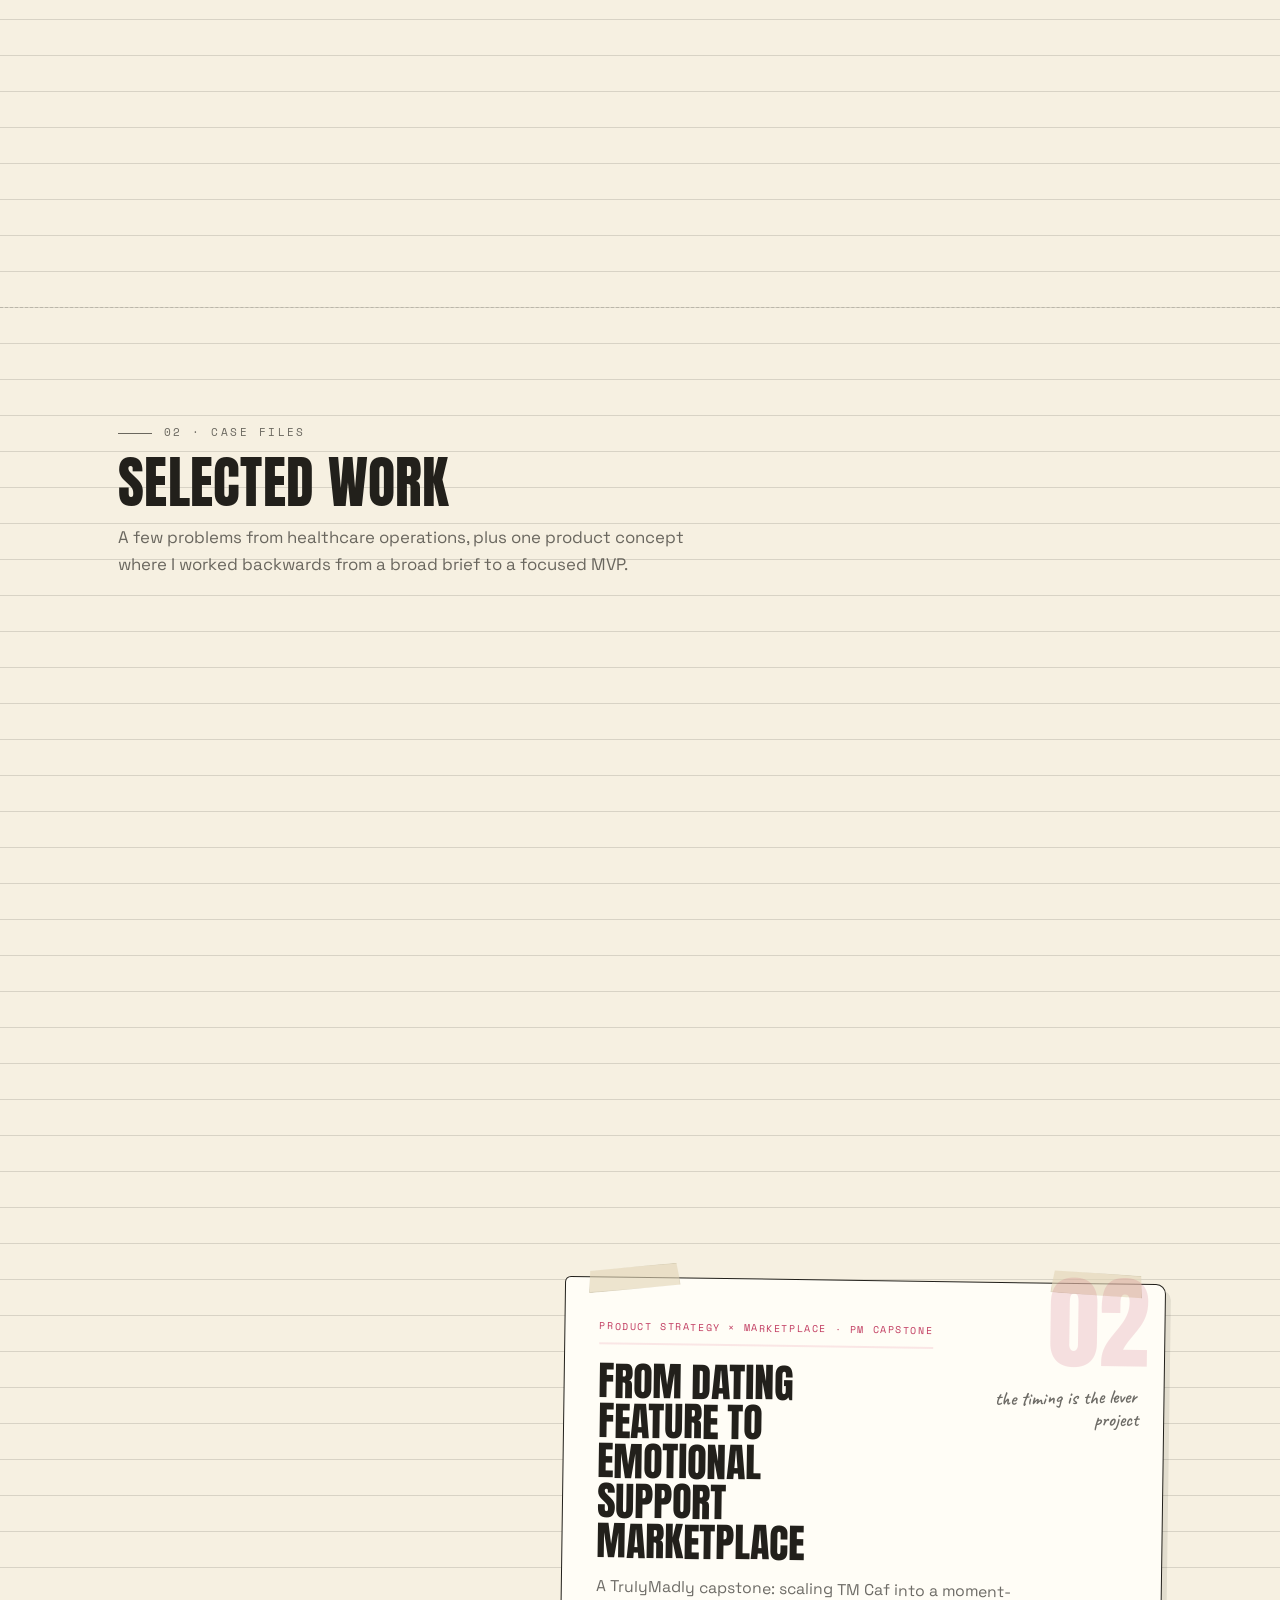
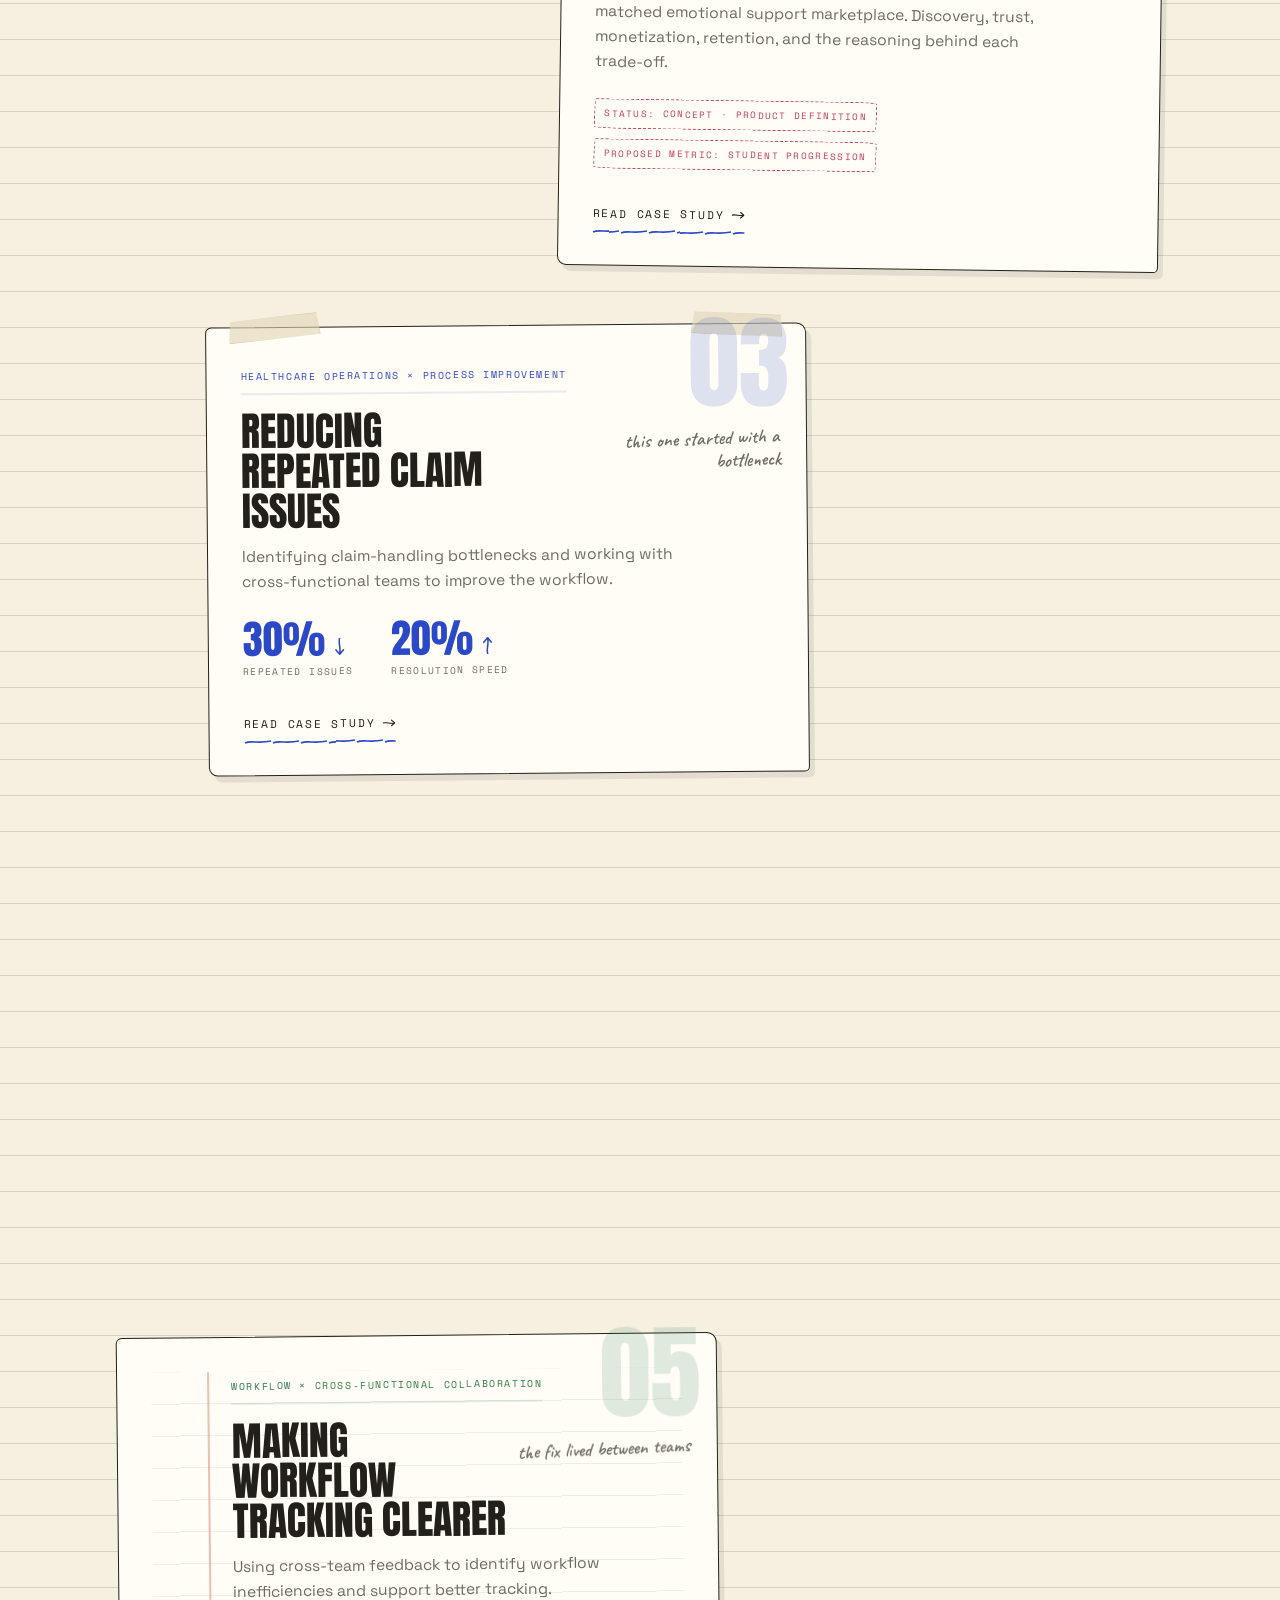
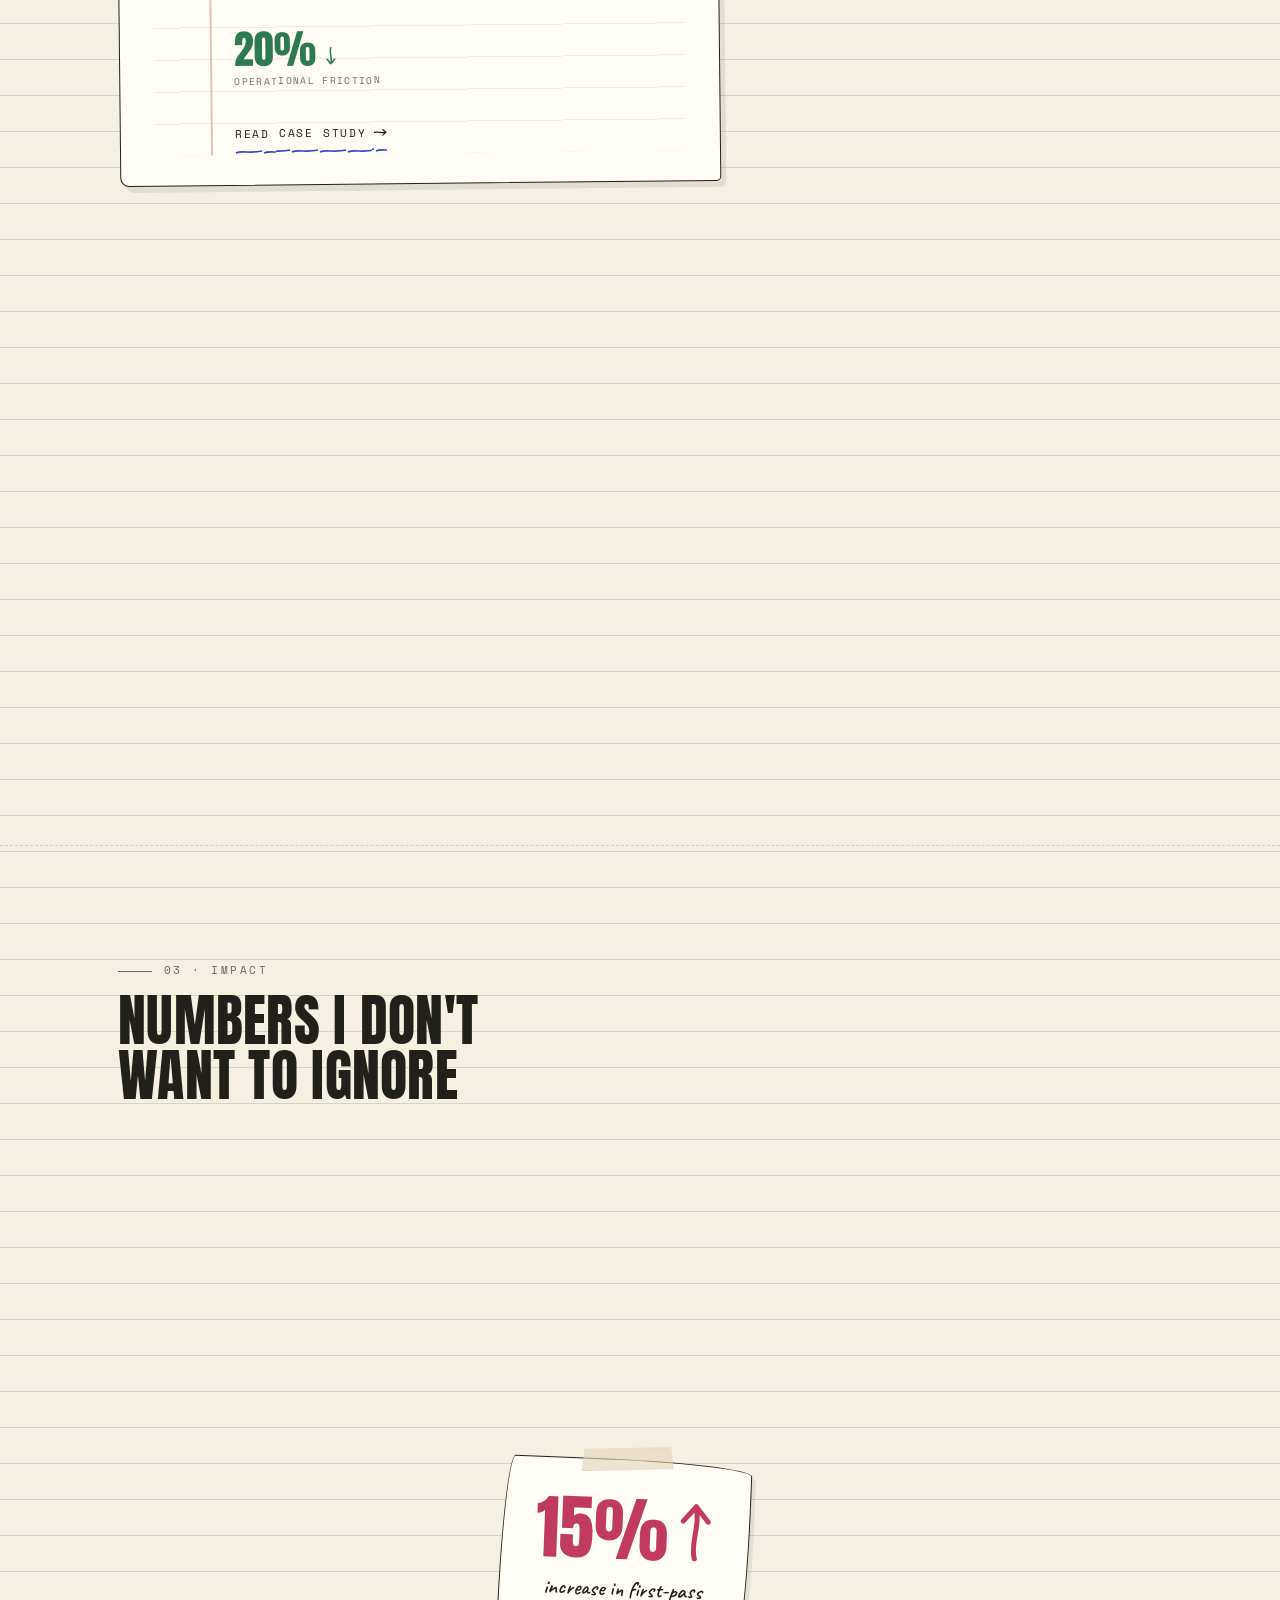
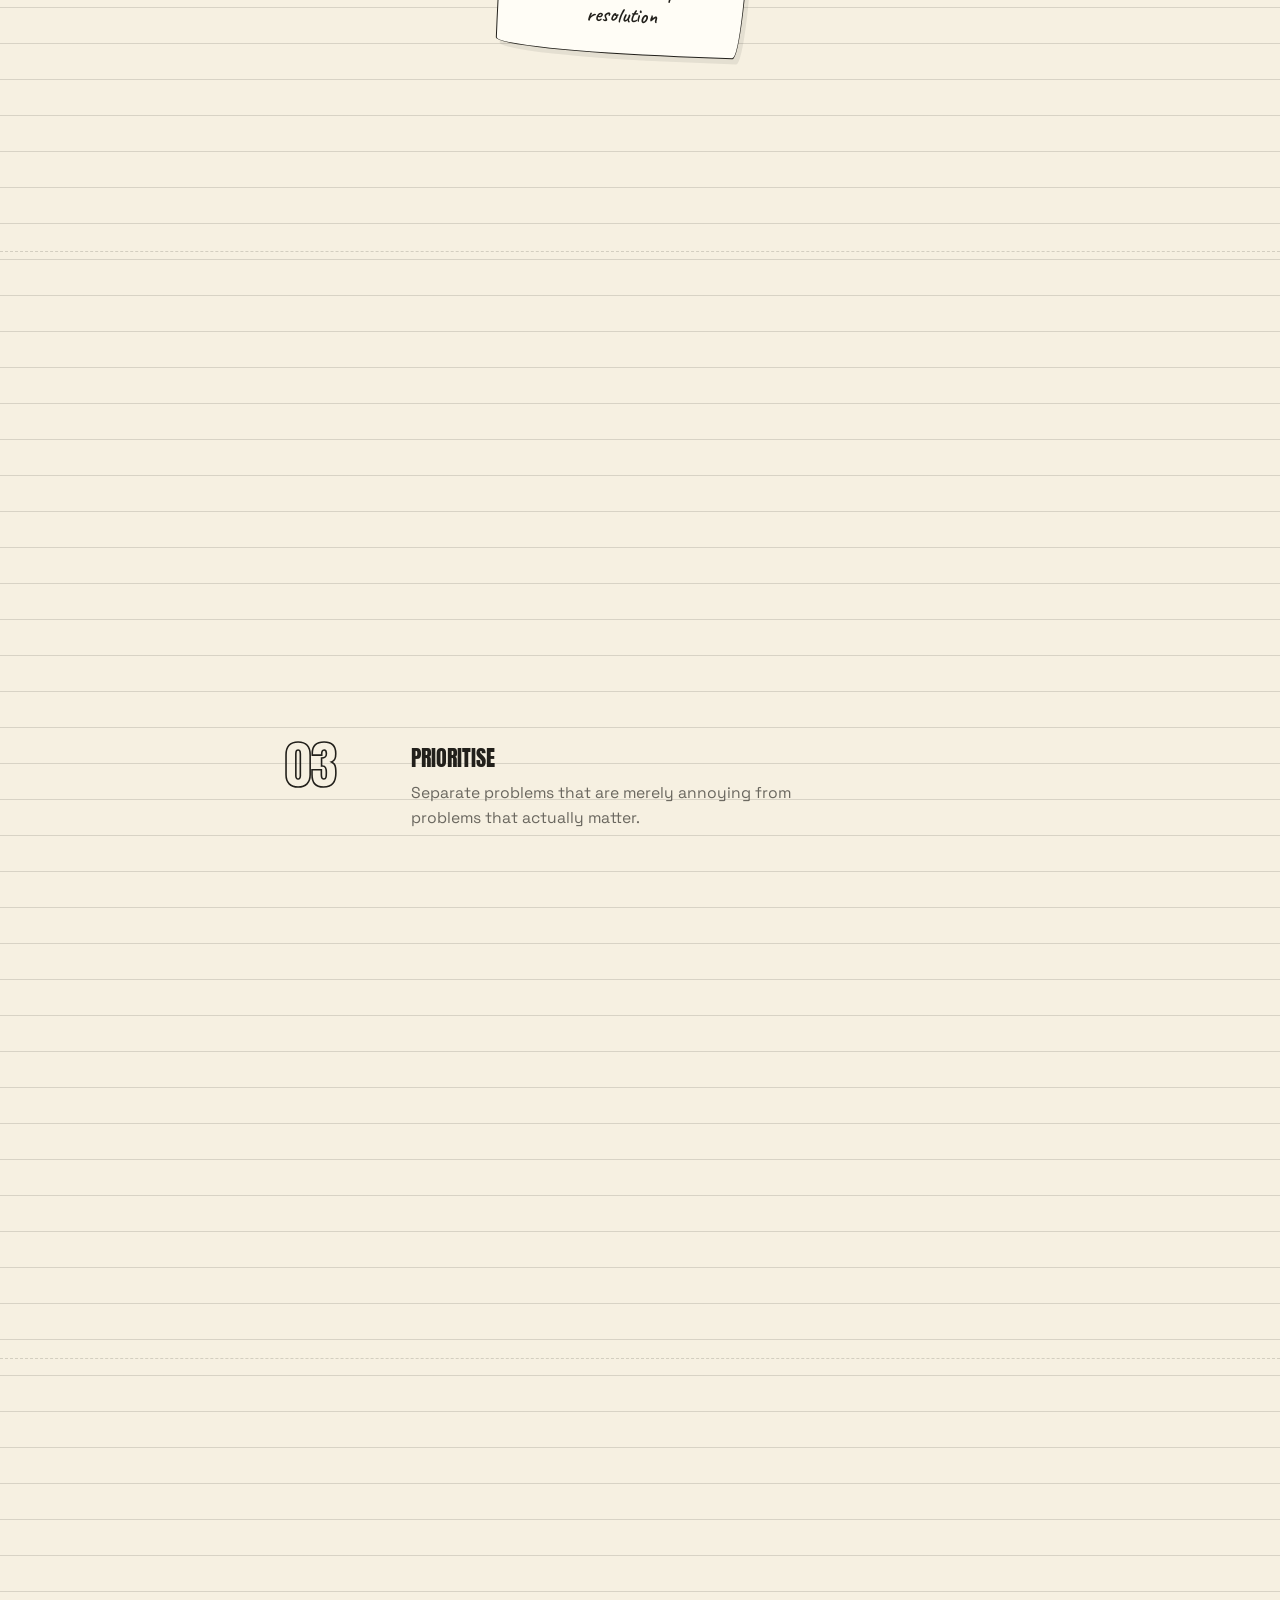
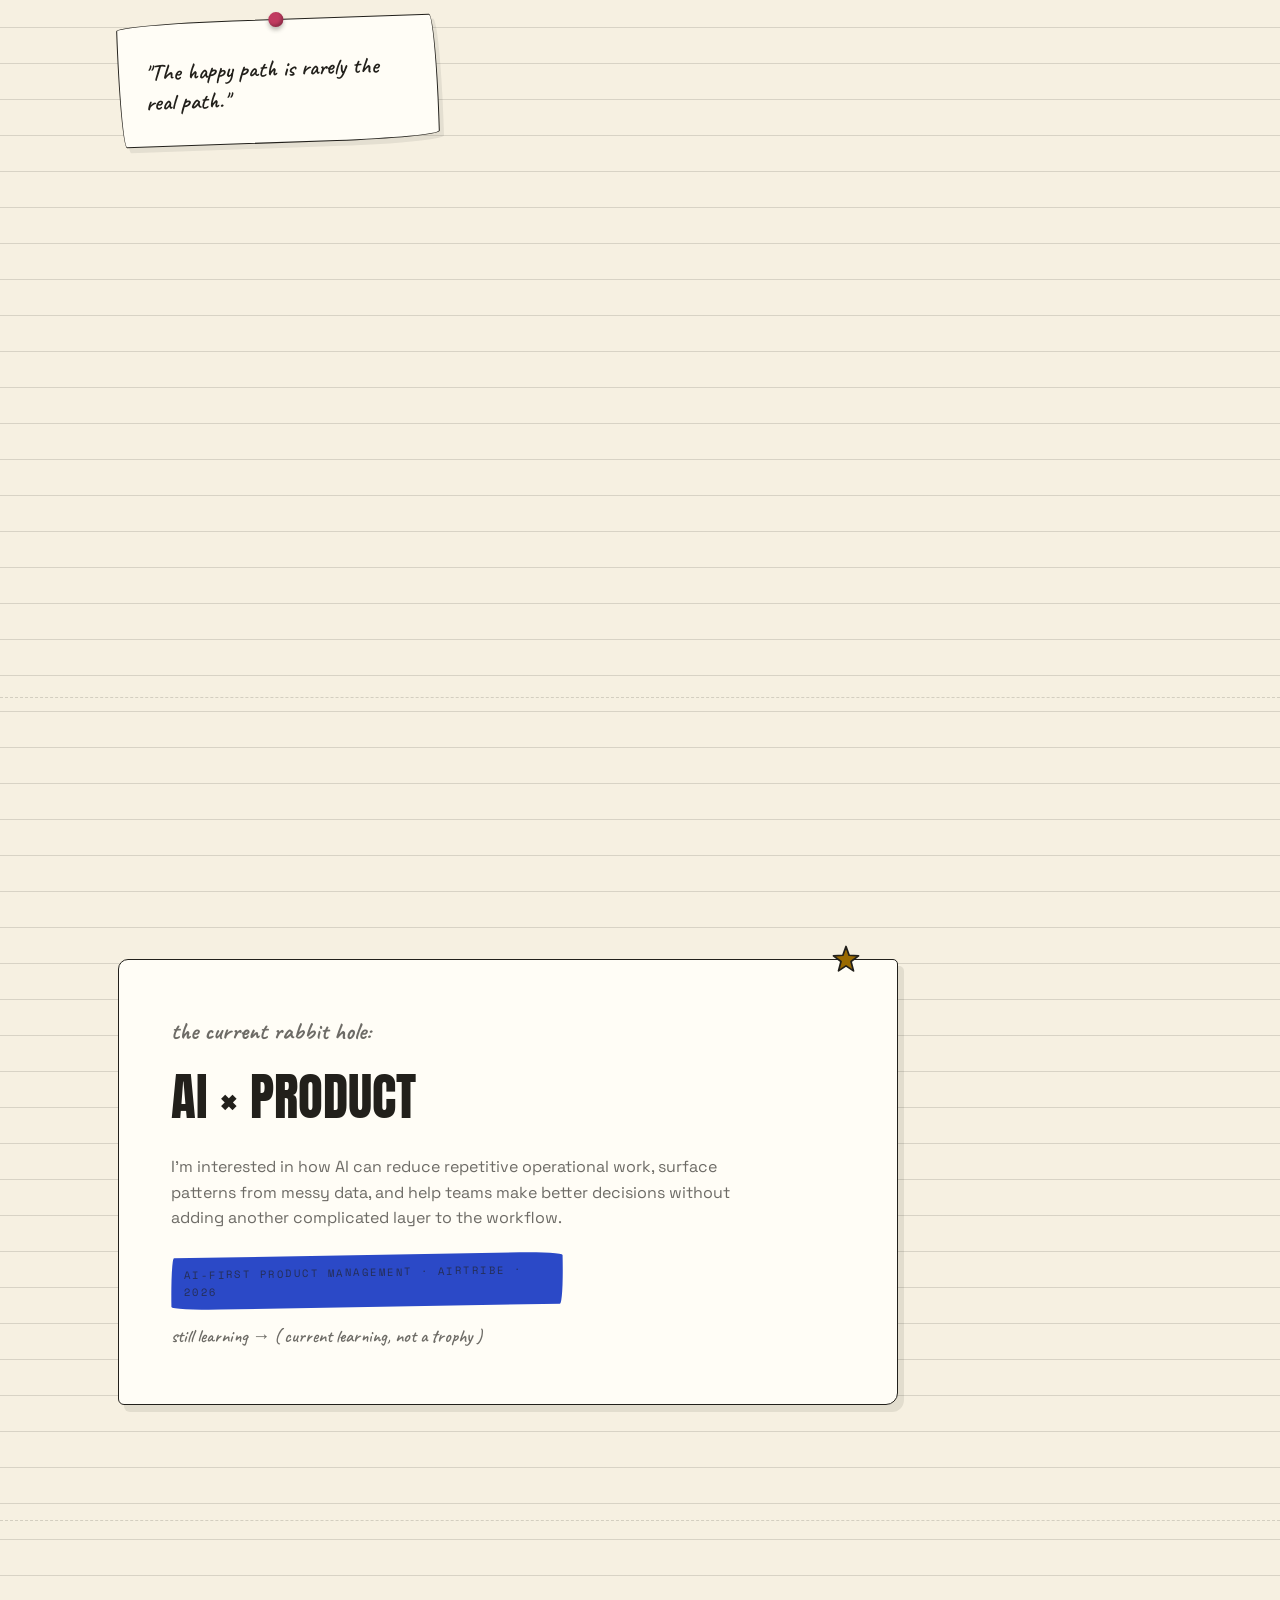
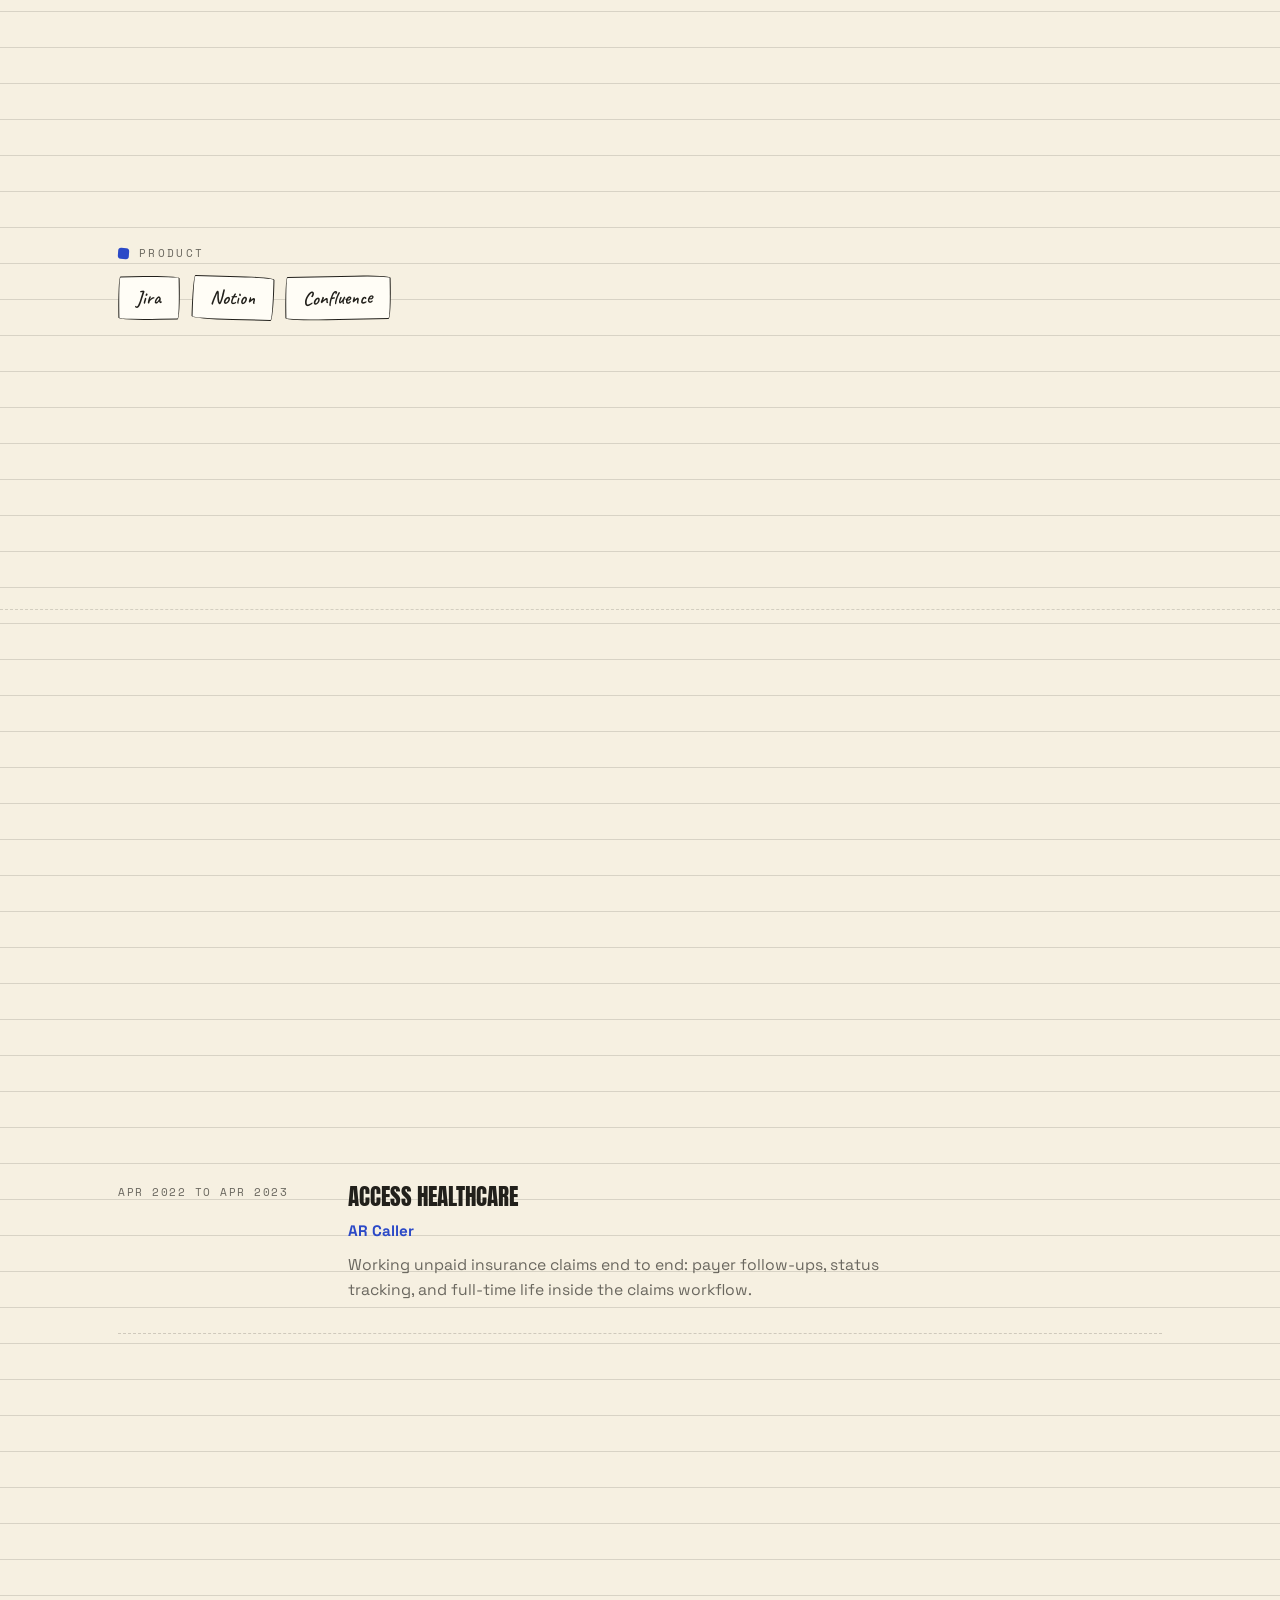
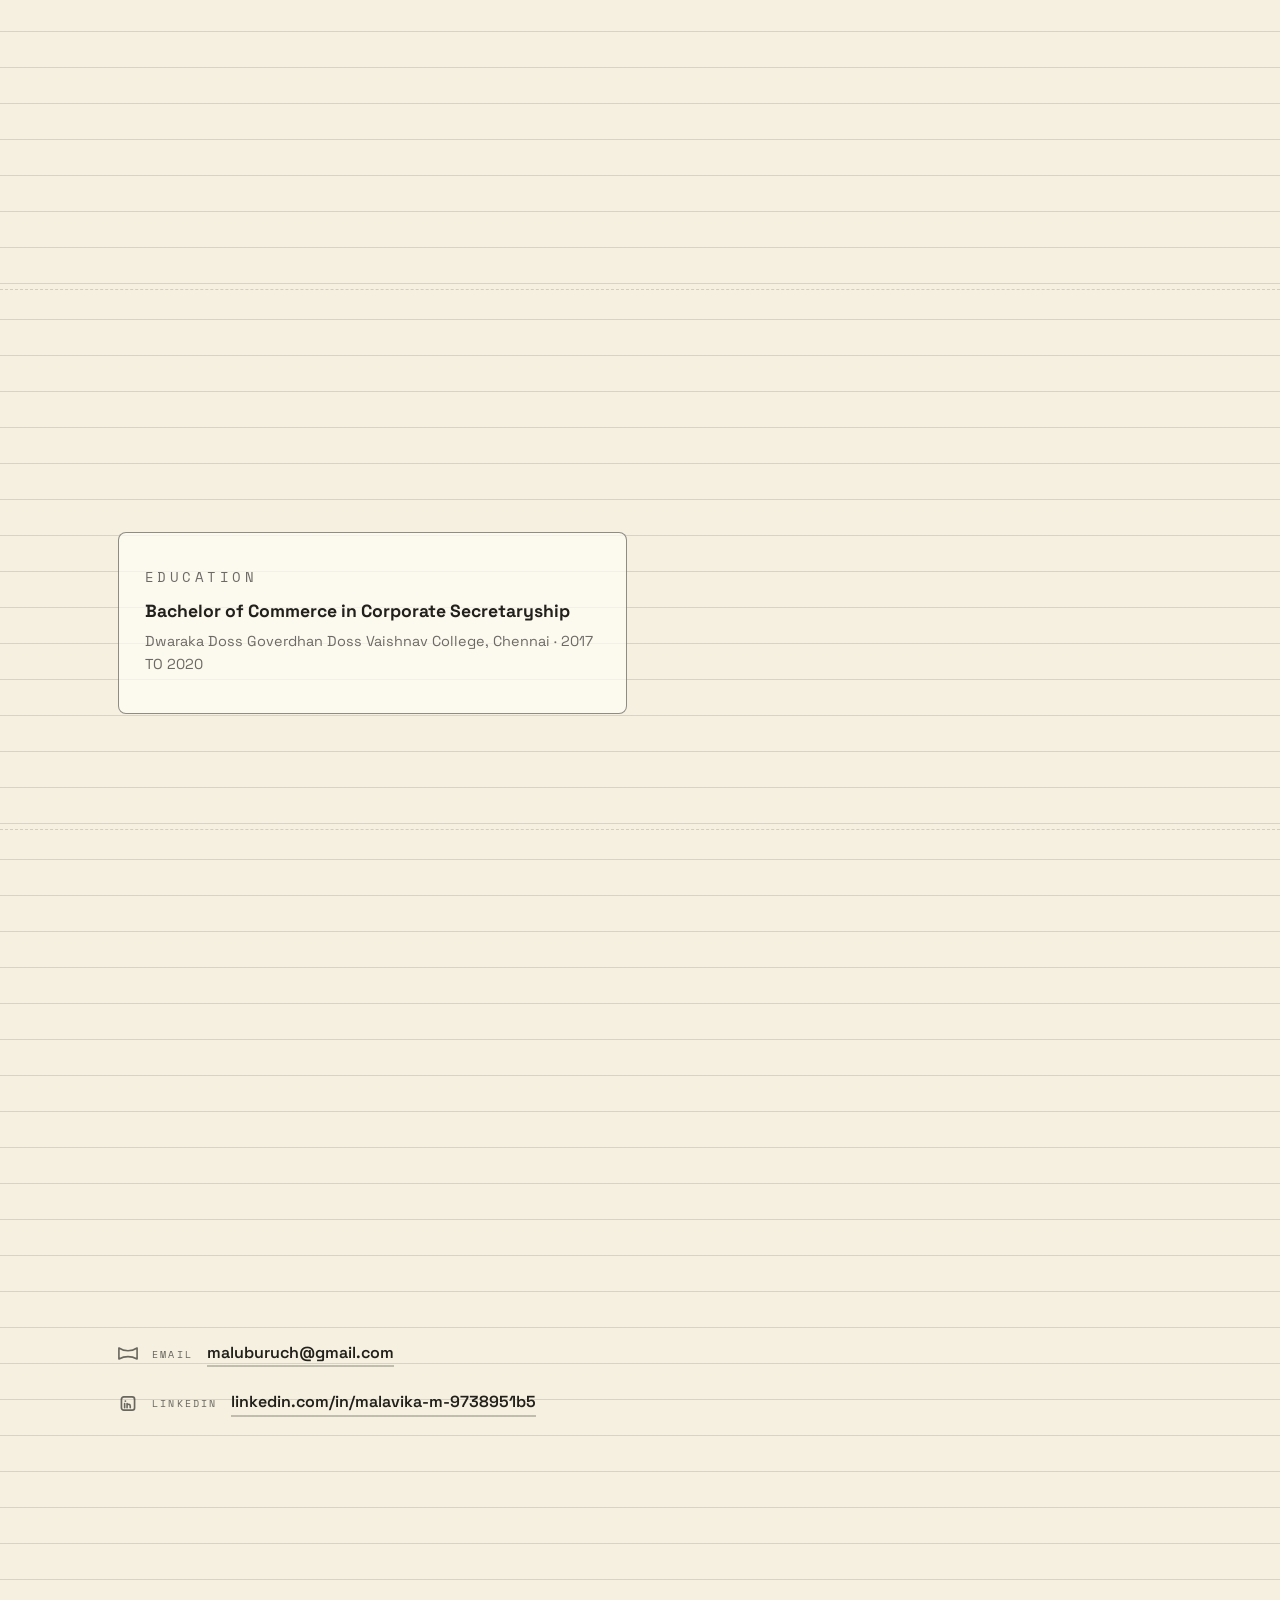
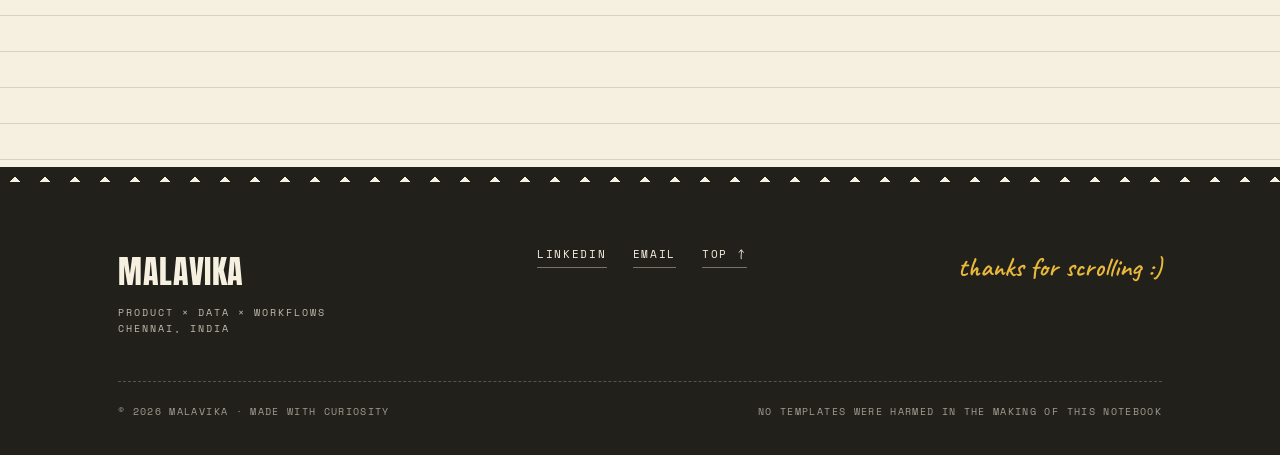
==== commit 81f4be60: "Remove hero reveal animations" ====
--- a/index.html
+++ b/index.html
@@ -91,10 +91,10 @@
   <section class="hero" id="home">
     <div class="wrap hero__grid">
       <div class="hero__text">
-        <p class="hero-hello hand reveal" style="margin-bottom:40px;">hello, i'm</p>
+        <p class="hero-hello hand" style="margin-bottom:40px;">hello, i'm</p>
         <div class="hero__namezone">
           <p class="hero-look hand" aria-hidden="true">look closer
-            <svg class="look-arr animsvg" viewBox="0 0 90 40" aria-hidden="true">
+            <svg class="look-arr" viewBox="0 0 90 40" aria-hidden="true">
               <path pathLength="1" d="M6 4 C 34 8, 62 12, 80 32"/>
               <path d="M80 32 L66 28 M80 32 L74 18"/>
             </svg>
@@ -108,18 +108,18 @@
             <div class="sticky sticky--g hs-4" style="--r:5deg">WORKFLOWS<span class="sticky__tip">where it hurts</span></div>
           </div>
         </div>
-        <p class="hero-line reveal" style="--d:.1s;margin-top:48px;">I like solving the <span class="hl hl-y">messy</span> problems behind the screen.</p>
-        <p class="hero-sub reveal" style="--d:.16s">I come from healthcare operations, where I learned to find the problems hiding inside messy workflows. Now I am applying that instinct to product management.</p>
-        <p class="hero-meta mono reveal" style="--d:.22s">PRODUCT MANAGEMENT<span class="dot" aria-hidden="true">·</span>CHENNAI, INDIA<span class="dot" aria-hidden="true">·</span>OPERATIONS × DATA × WORKFLOWS</p>
-        <p class="hero-star hand reveal" style="--d:.26s" aria-hidden="true">* small details matter</p>
-        <div class="hero-cta reveal" style="--d:.3s">
+        <p class="hero-line" style="margin-top:48px;">I like solving the <span class="hl hl-y">messy</span> problems behind the screen.</p>
+        <p class="hero-sub">I come from healthcare operations, where I learned to find the problems hiding inside messy workflows. Now I am applying that instinct to product management.</p>
+        <p class="hero-meta mono">PRODUCT MANAGEMENT<span class="dot" aria-hidden="true">·</span>CHENNAI, INDIA<span class="dot" aria-hidden="true">·</span>OPERATIONS × DATA × WORKFLOWS</p>
+        <p class="hero-star hand" aria-hidden="true">* small details matter</p>
+        <div class="hero-cta">
           <a class="btn btn--ink" href="#work">SEE MY WORK <svg class="ic" aria-hidden="true"><use href="#i-arr"/></svg></a>
           <a class="btn btn--ghost" href="#contact">LET'S TALK <svg class="ic" aria-hidden="true"><use href="#i-arr"/></svg></a>
         </div>
       </div>
 
       <div class="hero__side">
-        <div class="polaroid-wrap reveal" style="--d:.2s" id="polaroidWrap">
+        <div class="polaroid-wrap" id="polaroidWrap">
           <figure class="polaroid">
             <span class="tape tape--l" aria-hidden="true"></span>
             <span class="tape tape--r" aria-hidden="true"></span>
